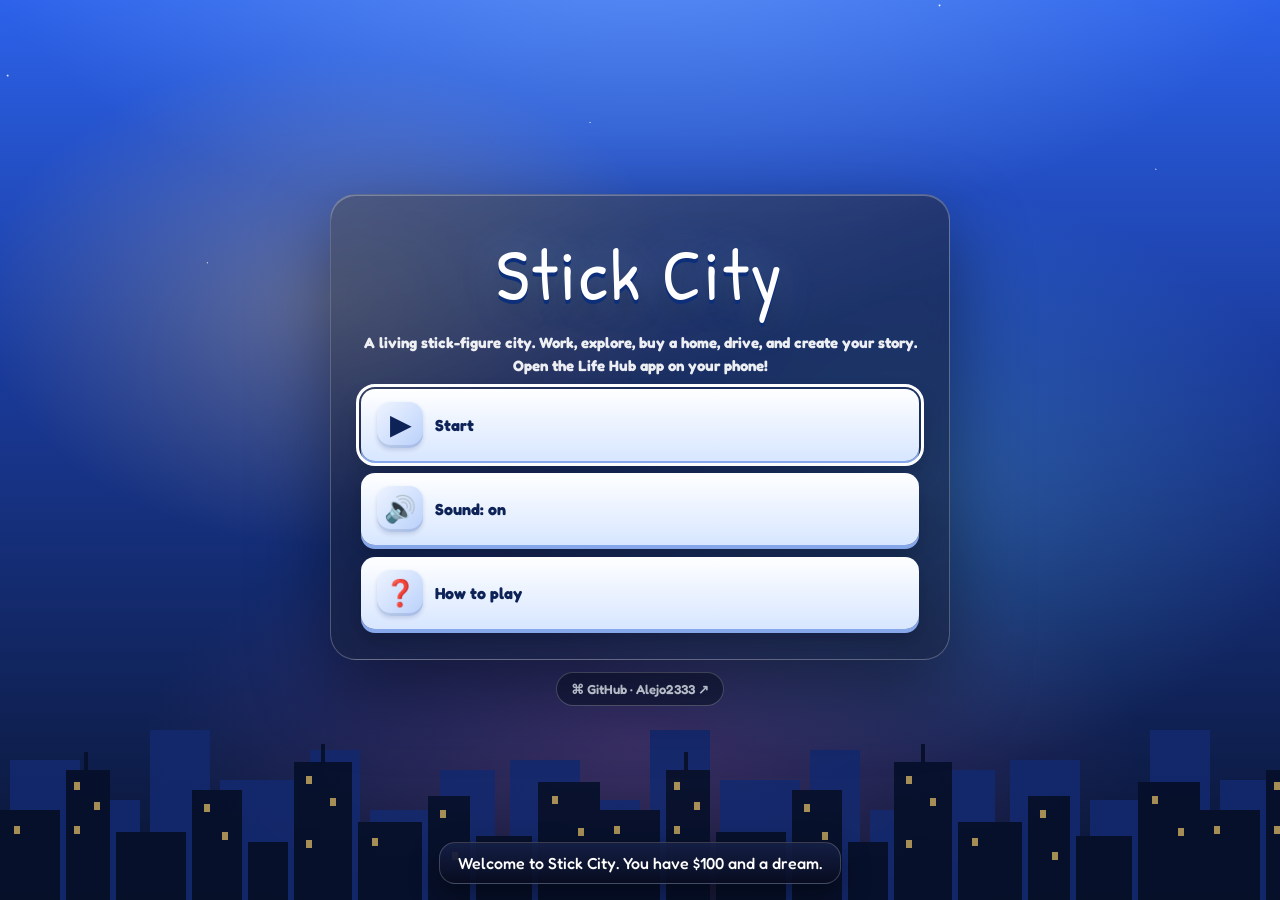
==== index.html @ 56115c32 "added my github" ====
<!doctype html>
<html lang="en">
  <head>
    <meta charset="utf-8" />
    <meta
      name="viewport"
      content="width=device-width, initial-scale=1, viewport-fit=cover"
    />
    <title>Stick City</title>
    <link rel="preconnect" href="https://fonts.googleapis.com" />
    <link rel="preconnect" href="https://fonts.gstatic.com" crossorigin />
    <link
      rel="stylesheet"
      href="https://fonts.googleapis.com/css2?family=Fredoka:wght@400;500;600;700&family=Patrick+Hand&display=swap"
    />
    <style>
      :root {
        --paper: #eef2f5;
        --ink: #2b3138;
        --muted: #5f6b78;
        --mark: #1f5fd1;
        box-sizing: border-box;
      }
      @media (prefers-color-scheme: dark) {
        :root:not([data-theme="light"]) {
          --paper: #1b2026;
          --ink: #e6eaee;
          --muted: #93a0ad;
          --mark: #6ea2ff;
        }
      }
      :root[data-theme="dark"] {
        --paper: #1b2026;
        --ink: #e6eaee;
        --muted: #93a0ad;
        --mark: #6ea2ff;
      }
      * {
        box-sizing: border-box;
      }
      html,
      body {
        height: 100%;
        margin: 0;
        overflow: hidden;
        overscroll-behavior: none;
        background: #000;
      }
      body {
        color: var(--ink);
        font-family:
          "Patrick Hand", "Comic Sans MS", "Segoe Print", cursive, sans-serif;
        font-size: 18px;
        -webkit-user-select: none;
        user-select: none;
        -webkit-touch-callout: none;
        -webkit-tap-highlight-color: transparent;
        touch-action: manipulation;
      }
      main {
        position: fixed;
        inset: 0;
      }
      .stage {
        position: absolute;
        inset: 0;
        container-type: inline-size;
      }
      canvas {
        width: 100%;
        height: 100%;
        display: block;
        touch-action: none;
      }
      .ov {
        position: absolute;
        left: var(--ovl, 36%);
        right: 2%;
        top: 19%;
        bottom: auto;
        max-height: calc(81% - 72px);
        overflow: auto;
        background: rgba(70, 130, 255, 0.92);
        border: 2px solid #1b4fc4;
        border-radius: 22px;
        padding: 14px 16px;
        color: #0a1a4d;
        font-family: Verdana, Geneva, sans-serif;
      }
      .ov[hidden] {
        display: none;
      }
      .ov p {
        margin: 0 0 10px;
        font-weight: 700;
        font-size: 14px;
        line-height: 1.4;
      }
      .menu {
        display: grid;
        grid-template-columns: 1fr 1fr;
        gap: 8px;
      }
      .menu button {
        display: flex;
        align-items: center;
        gap: 10px;
        text-align: left;
        font:
          700 12.5px Verdana,
          Geneva,
          sans-serif;
        color: #0a1a4d;
        background: rgba(130, 190, 255, 0.78);
        border: 2px solid #2a62d6;
        border-radius: 12px;
        padding: 7px 9px;
        cursor: pointer;
      }
      .menu button:hover:not(:disabled) {
        background: #bfe0ff;
        border-color: #0a1a4d;
      }
      .menu button:focus-visible {
        outline: 3px solid #fff;
        outline-offset: 2px;
      }
      .menu button:disabled {
        opacity: 0.5;
        cursor: not-allowed;
      }
      .ico {
        font-size: 26px;
        line-height: 1;
      }
      .tag {
        color: #c40000;
      }
      @container (max-width:560px) {
        .ov {
          left: 3%;
          right: 3%;
          top: auto;
          bottom: 72px;
          height: 52%;
        }
        .ov .menu {
          grid-template-columns: 1fr;
        }
      }
      /* Full-screen pages: title / pause menu and backpack */
      .screen {
        position: fixed;
        inset: 0;
        z-index: 10;
        overflow-y: auto;
        display: flex;
        flex-direction: column;
        align-items: center;
        justify-content: center;
        gap: 12px;
        padding: calc(24px + env(safe-area-inset-top, 0px)) 18px
          calc(24px + env(safe-area-inset-bottom, 0px));
        background:
          radial-gradient(
            circle at 50% 18%,
            rgba(255, 255, 255, 0.24),
            transparent 45%
          ),
          linear-gradient(180deg, #3d6ef5 0%, #1c3d8e 35%, #0d1a39 100%);
        color: #dfeafc;
        font-family: Verdana, Geneva, sans-serif;
      }
      .screen[hidden] {
        display: none;
      }
      .screen-panel {
        width: min(620px, 100%);
        background: rgba(9, 17, 36, 0.46);
        border: 1px solid rgba(255, 255, 255, 0.26);
        border-radius: 26px;
        box-shadow:
          0 20px 45px rgba(8, 14, 28, 0.32),
          inset 0 1px 0 rgba(255, 255, 255, 0.2);
        backdrop-filter: blur(4px);
        padding: clamp(18px, 4vw, 30px);
      }
      .screen h1 {
        margin: 0 0 10px;
        font:
          400 clamp(42px, 9vw, 72px) "Patrick Hand",
          "Comic Sans MS",
          "Segoe Print",
          cursive,
          sans-serif;
        color: #fff;
        text-shadow: 0 4px 0 #103a88;
        text-align: center;
        letter-spacing: 0.04em;
      }
      .screen-copy {
        display: flex;
        flex-direction: column;
        gap: 6px;
        margin-bottom: 12px;
      }
      .screen p {
        margin: 0;
        max-width: 620px;
        text-align: center;
        font-weight: 700;
        font-size: 15px;
        line-height: 1.5;
        color: rgba(255, 255, 255, 0.92);
      }
      .screen .menu {
        grid-template-columns: 1fr;
        width: 100%;
        gap: 12px;
        margin-top: 0;
      }
      .screen .menu button {
        justify-content: flex-start;
        gap: 12px;
        font-size: 15px;
        padding: 13px 16px;
        border-radius: 14px;
        background: linear-gradient(
          180deg,
          rgba(176, 214, 255, 0.98),
          rgba(117, 164, 255, 0.88)
        );
        border: 1px solid rgba(14, 48, 115, 0.8);
        box-shadow: 0 8px 18px rgba(3, 10, 26, 0.18);
        transition:
          transform 0.12s ease,
          box-shadow 0.12s ease,
          filter 0.12s ease;
      }
      .screen .menu button:hover:not(:disabled) {
        transform: translateY(-1px);
        box-shadow: 0 10px 20px rgba(3, 10, 26, 0.2);
        filter: brightness(1.03);
      }
      .screen .menu button:active:not(:disabled) {
        transform: translateY(0);
      }
      .screen .menu .ico {
        font-size: 30px;
      }
      @media (min-width: 900px) {
        .screen .menu button {
          font-size: 16px;
        }
      }
      .dpad {
        display: none;
        position: fixed;
        left: calc(14px + env(safe-area-inset-left, 0px));
        bottom: calc(14px + env(safe-area-inset-bottom, 0px));
        z-index: 5;
        grid-template-columns: repeat(3, 58px);
        grid-template-rows: repeat(2, 54px);
        gap: 6px;
      }
      @media (pointer: coarse) {
        .dpad {
          display: grid;
        }
      }
      body.in .dpad {
        display: none;
      }
      .dpad button,
      .fab button {
        font: inherit;
        color: #fff;
        background: rgba(0, 0, 0, 0.38);
        border: 2px solid rgba(255, 255, 255, 0.55);
        border-radius: 12px;
        cursor: pointer;
      }
      .dpad button {
        font-size: 22px;
        padding: 0;
        touch-action: manipulation;
        user-select: none;
      }
      .dpad button:active {
        background: rgba(255, 255, 255, 0.35);
      }
      .dpad button:focus-visible,
      .fab button:focus-visible {
        outline: 3px solid #fff;
        outline-offset: 2px;
      }
      #bu {
        grid-column: 2;
      }
      #bl {
        grid-column: 1;
        grid-row: 2;
      }
      #bd {
        grid-column: 2;
        grid-row: 2;
      }
      #br {
        grid-column: 3;
        grid-row: 2;
      }
      .fab {
        position: fixed;
        right: calc(10px + env(safe-area-inset-right, 0px));
        top: calc(10px + env(safe-area-inset-top, 0px));
        z-index: 5;
        display: flex;
        flex-direction: column;
        gap: 8px;
      }
      .fab button {
        width: 46px;
        height: 46px;
        padding: 0;
        font-size: 22px;
      }
      body.in .fab {
        display: none;
      }
      #log {
        position: fixed;
        left: 50%;
        bottom: calc(16px + env(safe-area-inset-bottom, 0px));
        transform: translateX(-50%);
        z-index: 11;
        max-width: min(92vw, 640px);
        margin: 0;
        padding: 8px 14px;
        border-radius: 12px;
        background: rgba(0, 0, 0, 0.72);
        color: #fff;
        font-size: 16px;
        text-align: center;
        pointer-events: none;
      }
      #log:empty {
        display: none;
      }
      @media (pointer: coarse) {
        #log {
          bottom: calc(150px + env(safe-area-inset-bottom, 0px));
        }
      }
      @media (pointer: coarse) and (orientation: landscape) {
        #log {
          bottom: calc(12px + env(safe-area-inset-bottom, 0px));
          max-width: calc(100vw - 420px);
          min-width: 200px;
          font-size: 14px;
        }
      }
      body.in #log {
        bottom: calc(16px + env(safe-area-inset-bottom, 0px));
      }
      #carb[hidden] {
        display: none;
      }
      .ov .menu .leave {
        position: sticky;
        bottom: -14px;
        grid-column: 1 / -1;
        background: #bfe0ff;
        box-shadow: 0 -6px 10px rgba(30, 80, 200, 0.45);
      }
      .screen .menu > button:last-child:nth-child(odd) {
        grid-column: 1 / -1;
      }
      @media (max-height: 480px) {
        .ov {
          top: calc(54px + env(safe-area-inset-top, 0px));
          max-height: calc(100% - 62px - env(safe-area-inset-top, 0px));
          padding: 10px 12px;
        }
        .ov p {
          font-size: 12.5px;
          margin-bottom: 6px;
        }
        .ov .menu {
          gap: 6px;
        }
        .ov .menu button {
          font-size: 11.5px;
          padding: 5px 8px;
          min-height: 38px;
        }
        .ov .ico {
          font-size: 20px;
        }
        .ov .menu .leave {
          bottom: -10px;
        }
      }
      .github-credit {
        display: inline-flex;
        align-items: center;
        justify-content: center;
        flex-shrink: 0;
        color: #e8f1ff;
        font: 600 13px var(--ui);
        text-decoration: none;
        padding: 8px 14px;
        border-radius: 999px;
        background: rgba(9, 18, 46, 0.56);
        border: 1px solid rgba(255, 255, 255, 0.28);
        transition: background 0.15s ease;
      }
      .github-credit:hover {
        background: rgba(35, 79, 165, 0.85);
        text-decoration: underline;
      }
      .github-credit:focus-visible {
        outline: 3px solid white;
        outline-offset: 3px;
      }
      /* Mobile + zoom additions */
      #sa {
        position: fixed;
        left: 0;
        top: 0;
        width: 0;
        height: 0;
        visibility: hidden;
        pointer-events: none;
        padding: env(safe-area-inset-top, 0px) env(safe-area-inset-right, 0px)
          env(safe-area-inset-bottom, 0px) env(safe-area-inset-left, 0px);
      }
      .screen > :first-child {
        margin-top: auto;
      }
      .screen > :last-child {
        margin-bottom: auto;
      }
      .ov,
      .screen {
        overscroll-behavior: contain;
      }
      .dpad button,
      .fab button {
        touch-action: none;
        -webkit-user-select: none;
        user-select: none;
      }
      .fab button {
        font-size: 24px;
        line-height: 1;
      }
      #zl {
        position: fixed;
        right: calc(66px + env(safe-area-inset-right, 0px));
        top: calc(170px + env(safe-area-inset-top, 0px));
        z-index: 6;
        padding: 4px 10px;
        border-radius: 10px;
        background: rgba(0, 0, 0, 0.65);
        color: #fff;
        font-size: 16px;
        pointer-events: none;
        opacity: 0;
        transition: opacity 0.25s;
      }
      #zl.on {
        opacity: 1;
      }
      body.in #zl {
        display: none;
      }
      @media (pointer: coarse) {
        .menu button {
          min-height: 44px;
        }
      }
      @media (max-height: 480px) {
        .fab {
          gap: 6px;
        }
        .fab button {
          width: 40px;
          height: 40px;
          font-size: 20px;
        }
        #zl {
          right: calc(58px + env(safe-area-inset-right, 0px));
        }
      }
      @media (pointer: coarse) and (max-height: 480px) {
        .dpad {
          grid-template-columns: repeat(3, 52px);
          grid-template-rows: repeat(2, 48px);
          gap: 5px;
        }
      }
      @media (max-height: 520px) and (orientation: landscape) {
        .screen h1 {
          font-size: clamp(30px, 8vh, 44px);
        }
        .screen .menu {
          width: min(720px, 100%);
          grid-template-columns: 1fr 1fr;
          gap: 8px;
          margin-top: 6px;
        }
        .screen .menu button {
          padding: 8px 12px;
          font-size: 14px;
        }
      }
      #phn {
        position: fixed;
        inset: 0;
        z-index: 12;
        display: flex;
        align-items: flex-end;
        justify-content: center;
        background: rgba(0, 0, 0, 0.45);
        padding: calc(10px + env(safe-area-inset-top, 0px)) 10px
          calc(10px + env(safe-area-inset-bottom, 0px));
      }
      #phn[hidden] {
        display: none;
      }
      .ph {
        width: min(330px, 100%);
        height: min(640px, 100%);
        background: #111;
        border-radius: 38px;
        padding: 10px;
        box-shadow: 0 10px 40px rgba(0, 0, 0, 0.6);
        display: flex;
        animation: phup 0.28s ease-out;
      }
      @keyframes phup {
        from {
          transform: translateY(60%);
          opacity: 0;
        }
      }
      .phs {
        flex: 1;
        min-width: 0;
        display: flex;
        flex-direction: column;
        background: #f4f6fa;
        color: #1b2430;
        border-radius: 30px;
        overflow: hidden;
        font:
          14px Verdana,
          Geneva,
          sans-serif;
      }
      .phs.home {
        background: linear-gradient(160deg, #5b8cff, #8e44ad 60%, #e1306c);
        color: #fff;
      }
      .phb {
        display: flex;
        justify-content: space-between;
        padding: 10px 22px 4px;
        font-weight: 700;
        font-size: 12px;
      }
      .phc {
        flex: 1;
        overflow-y: auto;
        padding: 8px 12px;
        overscroll-behavior: contain;
      }
      .phh {
        height: 28px;
        display: flex;
        align-items: center;
        justify-content: center;
        cursor: pointer;
      }
      .phh i {
        width: 100px;
        height: 5px;
        border-radius: 3px;
        background: #777;
      }
      .pht {
        display: flex;
        align-items: center;
        gap: 8px;
        margin-bottom: 8px;
      }
      .pht b {
        font-size: 17px;
      }
      .phw {
        text-align: center;
        padding: 14px 0 6px;
      }
      .phtm {
        font: 300 44px Verdana;
      }
      .phg {
        display: grid;
        grid-template-columns: repeat(4, 1fr);
        gap: 14px 4px;
        padding-top: 12px;
      }
      .phg button {
        display: flex;
        flex-direction: column;
        align-items: center;
        gap: 4px;
        border: 0;
        background: none;
        color: inherit;
        font: 600 10px Verdana;
        cursor: pointer;
        padding: 0;
        touch-action: manipulation;
      }
      .phg span {
        width: 52px;
        height: 52px;
        border-radius: 14px;
        display: flex;
        align-items: center;
        justify-content: center;
        font-size: 26px;
      }
      .card {
        background: #fff;
        border-radius: 14px;
        padding: 10px;
        margin-bottom: 8px;
        box-shadow: 0 1px 3px rgba(0, 0, 0, 0.12);
      }
      .card.note {
        background: #fff3c4;
      }
      .mail-badge {
        min-width: 17px;
        height: 17px;
        border-radius: 9px;
        display: inline-flex;
        align-items: center;
        justify-content: center;
        margin-left: 4px;
        padding: 0 5px;
        background: #e53935;
        color: #fff;
        font:
          700 10px Verdana,
          Geneva,
          sans-serif;
      }
      .pb.mail-unread {
        border-left: 4px solid #2f6fe4;
      }
      .email-body {
        white-space: pre-line;
        overflow-wrap: anywhere;
        line-height: 1.55;
      }
      .pb {
        display: block;
        width: 100%;
        margin: 5px 0;
        border: 0;
        border-radius: 12px;
        padding: 9px 12px;
        min-height: 40px;
        background: #2f6fe4;
        color: #fff;
        font:
          700 13px Verdana,
          Geneva,
          sans-serif;
        text-align: left;
        cursor: pointer;
        touch-action: manipulation;
      }
      .pb:disabled {
        opacity: 0.45;
        cursor: not-allowed;
      }
      .pb.g {
        background: #2fa84f;
      }
      .pb.r {
        background: #d63a3a;
      }
      .pb.w {
        background: #fff;
        color: #1b2430;
        box-shadow: 0 1px 3px rgba(0, 0, 0, 0.12);
      }
      .pb.t {
        width: auto;
        margin: 0;
        background: #e3e8f2;
        color: #1b2430;
        font-size: 18px;
        padding: 4px 12px;
        min-height: 0;
      }
      .rw {
        display: flex;
        gap: 6px;
      }
      .rw .pb {
        text-align: center;
        padding: 9px 2px;
        font-size: 12px;
      }
      .up {
        color: #1e9e48;
      }
      .dn {
        color: #d63a3a;
      }
      .bub {
        max-width: 80%;
        padding: 7px 10px;
        border-radius: 14px;
        margin: 4px 0;
        background: #e3e8f2;
      }
      .bub.me {
        margin-left: auto;
        background: #2f6fe4;
        color: #fff;
      }
      .bub.typing {
        display: flex;
        width: 52px;
        justify-content: center;
        gap: 4px;
        padding: 11px 10px;
      }
      .typing i {
        width: 5px;
        height: 5px;
        border-radius: 50%;
        background: #687386;
        animation: typing-bounce 0.9s infinite ease-in-out;
      }
      .typing i:nth-child(2) {
        animation-delay: 0.15s;
      }
      .typing i:nth-child(3) {
        animation-delay: 0.3s;
      }
      @keyframes typing-bounce {
        0%,
        60%,
        100% {
          transform: translateY(0);
          opacity: 0.45;
        }
        30% {
          transform: translateY(-4px);
          opacity: 1;
        }
      }
      @media (prefers-reduced-motion: reduce) {
        .typing i {
          animation: none;
          opacity: 0.75;
        }
      }
      .cd {
        background: #111;
        color: #fff;
        font: 300 30px Verdana;
        text-align: right;
        padding: 14px;
        border-radius: 12px;
        margin-bottom: 8px;
        overflow: hidden;
      }
      .ck {
        display: grid;
        grid-template-columns: repeat(4, 1fr);
        gap: 6px;
      }
      .ck .pb {
        margin: 0;
        padding: 12px 0;
        text-align: center;
        font-size: 16px;
        background: #d5dbe8;
        color: #1b2430;
      }
      .ck .pb.o {
        background: #ff9f0a;
        color: #fff;
      }
      @media (max-height: 480px) {
        .phw {
          padding: 4px 0 0;
        }
        .phtm {
          font-size: 28px;
        }
        .phg {
          gap: 8px 4px;
          padding-top: 6px;
        }
        .phg span {
          width: 40px;
          height: 40px;
          font-size: 21px;
          border-radius: 11px;
        }
        .ph {
          border-radius: 26px;
          padding: 6px;
        }
        .phs {
          border-radius: 22px;
        }
        .phh {
          height: 18px;
        }
      }
      /* ---- Visual polish: fonts, menus, overlays, controls ---- */
      :root {
        --ui: "Fredoka", "Trebuchet MS", Verdana, Geneva, sans-serif;
        --ease-pop: cubic-bezier(0.2, 0.9, 0.25, 1.25);
      }
      .menu button,
      .ov,
      .ov p,
      .screen,
      .screen p,
      #log,
      .pb,
      .phs,
      .phg button {
        font-family: var(--ui);
      }
      .screen {
        isolation: isolate;
        background:
          radial-gradient(
            1100px 560px at 50% -12%,
            rgba(140, 190, 255, 0.55),
            transparent 62%
          ),
          linear-gradient(180deg, #2c62ea 0%, #1a3b9c 40%, #0a1430 100%);
      }
      /* Drifting coloured glows and twinkling stars */
      .screen::before {
        content: "";
        position: fixed;
        inset: -15%;
        z-index: -1;
        pointer-events: none;
        background:
          radial-gradient(closest-side, rgba(255, 210, 120, 0.3), transparent)
            18% 28% / 42% 42% no-repeat,
          radial-gradient(closest-side, rgba(110, 220, 255, 0.24), transparent)
            82% 55% / 50% 50% no-repeat,
          radial-gradient(closest-side, rgba(255, 120, 200, 0.18), transparent)
            50% 92% / 60% 40% no-repeat,
          radial-gradient(1.5px 1.5px at 12% 18%, #fff, transparent),
          radial-gradient(1.5px 1.5px at 33% 9%, #fff, transparent),
          radial-gradient(1px 1px at 47% 22%, #fff, transparent),
          radial-gradient(1.5px 1.5px at 68% 12%, #fff, transparent),
          radial-gradient(1px 1px at 81% 26%, #fff, transparent),
          radial-gradient(1.5px 1.5px at 92% 8%, #fff, transparent),
          radial-gradient(1px 1px at 24% 34%, #fff, transparent),
          radial-gradient(1px 1px at 58% 4%, #fff, transparent);
        animation: sc-drift 22s ease-in-out infinite alternate;
      }
      /* Two parallax city skylines scrolling along the bottom */
      .screen::after {
        content: "";
        position: fixed;
        left: 0;
        bottom: 0;
        width: 200%;
        height: min(34vh, 260px);
        z-index: -1;
        pointer-events: none;
        background:
          url("data:image/svg+xml,%3Csvg xmlns='http://www.w3.org/2000/svg' width='600' height='160' viewBox='0 0 600 160'%3E%3Cg fill='%2306102a'%3E%3Crect x='0' y='70' width='60' height='90'/%3E%3Crect x='66' y='30' width='44' height='130'/%3E%3Crect x='84' y='12' width='4' height='18'/%3E%3Crect x='116' y='92' width='70' height='68'/%3E%3Crect x='192' y='50' width='50' height='110'/%3E%3Crect x='248' y='102' width='40' height='58'/%3E%3Crect x='294' y='22' width='58' height='138'/%3E%3Crect x='321' y='4' width='4' height='18'/%3E%3Crect x='358' y='82' width='64' height='78'/%3E%3Crect x='428' y='56' width='42' height='104'/%3E%3Crect x='476' y='96' width='56' height='64'/%3E%3Crect x='538' y='42' width='62' height='118'/%3E%3C/g%3E%3Cg fill='%23ffd76a' opacity='.7'%3E%3Crect x='74' y='42' width='6' height='8'/%3E%3Crect x='94' y='62' width='6' height='8'/%3E%3Crect x='74' y='86' width='6' height='8'/%3E%3Crect x='204' y='64' width='6' height='8'/%3E%3Crect x='222' y='92' width='6' height='8'/%3E%3Crect x='306' y='36' width='6' height='8'/%3E%3Crect x='330' y='58' width='6' height='8'/%3E%3Crect x='306' y='100' width='6' height='8'/%3E%3Crect x='440' y='70' width='6' height='8'/%3E%3Crect x='452' y='112' width='6' height='8'/%3E%3Crect x='552' y='56' width='6' height='8'/%3E%3Crect x='578' y='88' width='6' height='8'/%3E%3Crect x='14' y='86' width='6' height='8'/%3E%3Crect x='372' y='98' width='6' height='8'/%3E%3C/g%3E%3C/svg%3E")
            0 100% / 600px 160px repeat-x,
          url("data:image/svg+xml,%3Csvg xmlns='http://www.w3.org/2000/svg' width='500' height='200' viewBox='0 0 500 200'%3E%3Cg fill='%23132a6e'%3E%3Crect x='10' y='60' width='70' height='140'/%3E%3Crect x='90' y='100' width='50' height='100'/%3E%3Crect x='150' y='30' width='60' height='170'/%3E%3Crect x='220' y='80' width='80' height='120'/%3E%3Crect x='310' y='50' width='50' height='150'/%3E%3Crect x='370' y='110' width='60' height='90'/%3E%3Crect x='440' y='70' width='55' height='130'/%3E%3C/g%3E%3C/svg%3E")
            0 100% / 500px 200px repeat-x;
        opacity: 0.9;
        animation: sc-pan 90s linear infinite;
      }
      @keyframes sc-drift {
        to {
          transform: translate3d(4%, -3%, 0) scale(1.06);
        }
      }
      @keyframes sc-pan {
        to {
          transform: translate3d(-50%, 0, 0);
        }
      }
      .screen-panel {
        position: relative;
        background:
          linear-gradient(
            160deg,
            rgba(255, 255, 255, 0.18),
            rgba(255, 255, 255, 0.03) 45%
          ),
          rgba(9, 18, 46, 0.58);
        border: 1px solid rgba(255, 255, 255, 0.24);
        box-shadow:
          0 30px 80px rgba(0, 0, 0, 0.45),
          inset 0 1px 0 rgba(255, 255, 255, 0.28);
        backdrop-filter: blur(10px);
        -webkit-backdrop-filter: blur(10px);
        animation: sc-panel 0.5s var(--ease-pop) both;
      }
      @keyframes sc-panel {
        from {
          opacity: 0;
          transform: translateY(28px) scale(0.94);
        }
      }
      .screen h1 {
        color: #fff;
        text-shadow:
          0 4px 0 #0d2f7a,
          0 12px 24px rgba(0, 0, 0, 0.4),
          0 0 36px rgba(140, 200, 255, 0.45);
        animation: sc-title 0.6s var(--ease-pop) 0.05s both;
      }
      /* Long menus (pause, city hub…) go two-up on wide screens. */
      @media (min-width: 700px) {
        .screen-panel:has(.menu > button:nth-child(6)) {
          width: min(780px, 100%);
        }
        .screen .menu:has(> button:nth-child(6)) {
          grid-template-columns: 1fr 1fr;
        }
      }
      @keyframes sc-title {
        from {
          opacity: 0;
          transform: translateY(-18px) scale(0.85) rotate(-3deg);
        }
      }
      .screen p {
        animation: sc-fade 0.5s ease 0.12s both;
      }
      @keyframes sc-fade {
        from {
          opacity: 0;
          transform: translateY(8px);
        }
      }
      .screen .menu button {
        position: relative;
        overflow: hidden;
        color: #0d2257;
        border: 0;
        background: linear-gradient(180deg, #ffffff, #d7e6ff);
        box-shadow:
          0 4px 0 #86a8ea,
          0 12px 22px rgba(3, 10, 26, 0.3);
        transition:
          transform 0.16s var(--ease-pop),
          box-shadow 0.16s ease;
        animation: sc-btn 0.42s var(--ease-pop) both;
        animation-delay: calc(var(--i, 0) * 45ms + 140ms);
      }
      @keyframes sc-btn {
        from {
          opacity: 0;
          transform: translateY(16px) scale(0.92);
        }
      }
      .screen .menu button::after,
      .ov .menu button::after {
        content: "";
        position: absolute;
        inset: 0;
        pointer-events: none;
        background: linear-gradient(
          110deg,
          transparent 35%,
          rgba(255, 255, 255, 0.75) 50%,
          transparent 65%
        );
        transform: translateX(-130%);
        transition: transform 0.6s ease;
      }
      .screen .menu button:hover:not(:disabled)::after,
      .ov .menu button:hover:not(:disabled)::after {
        transform: translateX(130%);
      }
      .screen .menu button:hover:not(:disabled) {
        transform: translateY(-3px);
        filter: none;
        box-shadow:
          0 7px 0 #86a8ea,
          0 18px 30px rgba(3, 10, 26, 0.38);
      }
      .screen .menu button:active:not(:disabled) {
        transform: translateY(3px);
        box-shadow:
          0 1px 0 #86a8ea,
          0 6px 12px rgba(3, 10, 26, 0.3);
      }
      .screen .menu .ico,
      .ov .menu .ico {
        flex: none;
        display: grid;
        place-items: center;
        width: 46px;
        height: 46px;
        border-radius: 14px;
        font-size: 26px;
        background: linear-gradient(135deg, #eef4ff, #b9d0fb);
        box-shadow:
          inset 0 -3px 0 rgba(13, 34, 87, 0.12),
          0 2px 4px rgba(13, 34, 87, 0.15);
      }
      .ov .menu .ico {
        width: 38px;
        height: 38px;
        border-radius: 11px;
        font-size: 22px;
      }
      .screen .menu button:hover:not(:disabled) .ico,
      .ov .menu button:hover:not(:disabled) .ico {
        animation: sc-wiggle 0.5s ease;
      }
      @keyframes sc-wiggle {
        30% {
          transform: rotate(-12deg) scale(1.15);
        }
        60% {
          transform: rotate(9deg) scale(1.1);
        }
      }
      /* Re-rendering the same page (after a purchase, a toggle…) shouldn't replay the intro. */
      .still,
      .still h1,
      .still p,
      .still .menu button {
        animation: none;
      }
      /* Building panel */
      .ov {
        color: #fff;
        background:
          linear-gradient(
            160deg,
            rgba(255, 255, 255, 0.2),
            rgba(255, 255, 255, 0) 40%
          ),
          rgba(20, 50, 140, 0.9);
        border: 1px solid rgba(255, 255, 255, 0.35);
        box-shadow:
          0 24px 60px rgba(0, 0, 0, 0.45),
          inset 0 1px 0 rgba(255, 255, 255, 0.3);
      }
      .ov p {
        color: #fff;
        text-shadow: 0 1px 0 rgba(0, 0, 0, 0.35);
      }
      .ov.fresh {
        animation: sc-ov 0.45s var(--ease-pop) both;
      }
      @keyframes sc-ov {
        from {
          opacity: 0;
          transform: translateX(40px) scale(0.96);
        }
      }
      .ov.fresh .menu button {
        animation: sc-btn 0.38s var(--ease-pop) both;
        animation-delay: calc(var(--i, 0) * 35ms + 120ms);
      }
      .ov .menu button {
        position: relative;
        overflow: hidden;
        color: #0d2257;
        border: 0;
        background: linear-gradient(180deg, #ffffff, #d9e7ff);
        box-shadow:
          0 3px 0 #7d9de0,
          0 8px 16px rgba(0, 0, 30, 0.28);
        transition:
          transform 0.15s var(--ease-pop),
          box-shadow 0.15s ease;
      }
      .ov .menu button:hover:not(:disabled) {
        background: linear-gradient(180deg, #ffffff, #e6efff);
        transform: translateY(-2px);
        box-shadow:
          0 5px 0 #7d9de0,
          0 12px 22px rgba(0, 0, 30, 0.34);
      }
      .ov .menu button:active:not(:disabled) {
        transform: translateY(2px);
        box-shadow:
          0 1px 0 #7d9de0,
          0 4px 8px rgba(0, 0, 30, 0.28);
      }
      .ov .menu .leave,
      .ov .menu .leave:hover:not(:disabled) {
        background: linear-gradient(180deg, #ffe3e3, #ffbcbc);
        box-shadow:
          0 3px 0 #d98080,
          0 -10px 18px rgba(20, 50, 140, 0.85);
      }
      /* Floating controls */
      .fab button,
      .dpad button {
        background:
          radial-gradient(
            circle at 30% 25%,
            rgba(255, 255, 255, 0.38),
            rgba(255, 255, 255, 0) 55%
          ),
          rgba(12, 22, 52, 0.6);
        border: 1.5px solid rgba(255, 255, 255, 0.5);
        box-shadow:
          0 6px 16px rgba(0, 0, 0, 0.35),
          inset 0 1px 0 rgba(255, 255, 255, 0.35);
        transition:
          transform 0.18s var(--ease-pop),
          background-color 0.15s ease;
      }
      .fab button {
        border-radius: 50%;
      }
      .dpad button {
        border-radius: 16px;
      }
      .fab button:hover {
        transform: scale(1.1);
      }
      .fab button:active,
      .dpad button:active {
        transform: scale(0.9);
        background-color: rgba(255, 255, 255, 0.3);
      }
      /* Message toast */
      #log {
        padding: 10px 18px;
        border-radius: 16px;
        font-weight: 500;
        background: linear-gradient(
          180deg,
          rgba(22, 32, 70, 0.92),
          rgba(8, 12, 32, 0.92)
        );
        border: 1px solid rgba(255, 255, 255, 0.2);
        box-shadow: 0 12px 30px rgba(0, 0, 0, 0.4);
      }
      #log.pop {
        animation: sc-toast 0.4s var(--ease-pop) both;
      }
      @keyframes sc-toast {
        from {
          opacity: 0;
          transform: translate(-50%, 16px) scale(0.94);
        }
      }
      /* Door transition */
      #fade {
        position: fixed;
        inset: 0;
        z-index: 9;
        pointer-events: none;
        opacity: 0;
        background: radial-gradient(
          circle at 50% 50%,
          rgba(0, 0, 0, 0.55),
          #000 70%
        );
      }
      #fade.go {
        animation: sc-door 0.45s ease-out;
      }
      @keyframes sc-door {
        0% {
          opacity: 0.95;
        }
        100% {
          opacity: 0;
        }
      }
      /* Phone */
      #phn {
        backdrop-filter: blur(3px);
        -webkit-backdrop-filter: blur(3px);
      }
      .ph {
        background: linear-gradient(145deg, #2c2c32, #0a0a0c);
        box-shadow:
          0 24px 60px rgba(0, 0, 0, 0.6),
          inset 0 0 0 2px #3a3a42;
        animation-timing-function: var(--ease-pop);
      }
      .phg span {
        box-shadow:
          inset 0 1px 0 rgba(255, 255, 255, 0.5),
          0 4px 10px rgba(0, 0, 0, 0.25);
        transition: transform 0.18s var(--ease-pop);
      }
      .phg button:hover span {
        transform: translateY(-2px) scale(1.07);
      }
      .phg button:active span {
        transform: scale(0.88);
      }
      .pb {
        transition:
          transform 0.12s ease,
          filter 0.12s ease;
      }
      .pb:hover:not(:disabled) {
        filter: brightness(1.08);
      }
      .pb:active:not(:disabled) {
        transform: scale(0.97);
      }
      @media (max-height: 520px) {
        .screen .menu .ico {
          width: 36px;
          height: 36px;
          font-size: 21px;
          border-radius: 11px;
        }
        .ov .menu .ico {
          width: 30px;
          height: 30px;
          font-size: 18px;
        }
      }
      @media (prefers-reduced-motion: reduce) {
        .screen::before,
        .screen::after,
        .screen-panel,
        .screen h1,
        .screen p,
        .screen .menu button,
        .ov.fresh,
        .ov.fresh .menu button,
        #log.pop,
        #fade.go,
        .ph {
          animation: none;
        }
      }
    </style>
  </head>
  <body>
    <main>
      <div class="stage">
        <canvas
          id="c"
          width="800"
          height="520"
          aria-label="Top-down town view, or the inside of a building"
        ></canvas>
        <div class="ov" id="ov" hidden></div>
      </div>
      <div class="screen" id="bp" hidden></div>
      <div class="screen" id="mn" hidden></div>
      <div class="dpad">
        <button id="bu" aria-label="Walk up">▲</button
        ><button id="bl" aria-label="Walk left">◀</button>
        <button id="bd" aria-label="Walk down">▼</button
        ><button id="br" aria-label="Walk right">▶</button>
      </div>
      <p id="log" aria-live="polite"></p>
      <div class="fab">
        <button id="menub" aria-label="Menu">☰</button>
        <button id="bagb" aria-label="Backpack">🎒</button>
        <button id="phb" aria-label="Phone">📱</button>
        <button id="carb" aria-label="Park or drive your vehicle" hidden>
          🅿️
        </button>
        <button id="zin" aria-label="Zoom in">+</button>
        <button id="zout" aria-label="Zoom out">−</button>
      </div>
      <div id="zl" aria-hidden="true"></div>
      <div id="fade" aria-hidden="true"></div>
      <div id="phn" hidden></div>
      <div id="sa" aria-hidden="true"></div>
    </main>
    <script>
      (function () {
        var VW = 800,
          VH = 520,
          W = 3600,
          H = 3600,
          MAXE = 25,
          R = [600, 1800, 3000],
          KEY = "stickTownSave2";
        var cv = document.getElementById("c"),
          g = cv.getContext("2d"),
          ov = document.getElementById("ov");
        var S = {
          day: 1,
          cash: 100,
          bank: 0,
          str: 1,
          int: 1,
          cha: 1,
          k: 0,
          en: MAXE,
          t: 6,
          x: 600,
          y: 600,
          mansion: 0,
          won: 0,
          inv: {},
          wpn: "",
          lv: {},
          partner: "",
          quest: null,
          heat: 0,
          done: {},
          age: 18,
          hap: 60,
          log: [],
          fol: 0,
          px: {},
          tr: {},
          news: [],
          pp: {},
          hold: {},
          th: {},
          mail: [],
          career: "Explorer",
          achievements: {},
          milestones: {},
          daily: {},
          owns: {},
          furniture: {},
          outfit: "Blue",
          vehicle: "",
          driving: false,
          businesses: {},
          businessLast: 1,
          weather: "Sunny",
          forecast: "Sunny",
          festivals: {},
          lifetimeEarned: 0,
          lifetimeSpent: 0,
          jobsDone: 0,
          talksDone: 0,
          placesVisited: {},
          missionClaimed: {},
          storyClaims: {},
          achievementClaims: {},
          garage: {},
          vehicle: "",
          driveDistance: 0,
          activeHome: "starter",
          decorSlots: {},
          houseStyle: "Classic",
          invites: 0,
          npcMemory: {},
          storePurchases: {},
          festivalVisits: 0,
          weatherEvents: 0,
          personalQuest: "",
          weatherLastEvent: 0,
          moneyPeak: 100,
          outfitsOwned: { Blue: 1 },
          mayor: 0,
          invitedGuest: "",
          guestDay: 0,
          lifetimeRent: 0,
          lifetimeBusiness: 0,
          visitedDistricts: {},
          seasonsSeen: {},
          businessUpgrades: {},
          casino: { plays: 0, won: 0, lost: 0, best: 0 },
        };
        var SK = Object.keys(S);
        S.ph = 0;
        S.face = Math.PI / 2;
        S.in = null;
        try {
          var sv = JSON.parse(localStorage.getItem(KEY) || "null");
          if (sv)
            SK.forEach(function (k) {
              if (sv[k] !== undefined) S[k] = sv[k];
            });
        } catch (e) {}
        if (S.vehicle) S.garage[S.vehicle] = 1;
        S.seasonsSeen[
          ["Spring", "Summer", "Autumn", "Winter"][
            Math.floor((S.day - 1) / 15) % 4
          ]
        ] = 1;
        function save() {
          S.moneyPeak = Math.max(S.moneyPeak || 0, S.cash + S.bank);
          try {
            var o = {};
            SK.forEach(function (k) {
              o[k] = S[k];
            });
            localStorage.setItem(KEY, JSON.stringify(o));
          } catch (e) {}
        }
        function need(s, i, c, k) {
          var f = function () {
            return (
              S.str >= s &&
              S.int >= i &&
              S.cha >= c &&
              S.k >= (k === undefined ? -999 : k)
            );
          };
          var l = [];
          if (s) l.push("STR " + s);
          if (i) l.push("INT " + i);
          if (c) l.push("CHA " + c);
          if (k !== undefined) l.push("karma " + k);
          return { req: f, lock: "needs " + l.join(", ") };
        }
        function job(i, t, hp, h, pay, rq, m) {
          var o = {
            i: i,
            t: t,
            tag: "(−" + hp + " HP)",
            p: "pays $" + pay + "+",
            en: -hp,
            h: h,
            gain: function () {
              return pay + Math.floor((S.str + S.int + S.cha) / 10);
            },
            m: function (n) {
              return m + " You earned $" + n + ".";
            },
          };
          if (rq) {
            o.req = rq.req;
            o.lock = rq.lock;
          }
          return o;
        }
        var ITEMS = {
          flowers: { i: "🌹", n: "Flowers" },
          medkit: { i: "🩹", n: "Medkit", heal: 12 },
          bat: { i: "🏏", n: "Baseball bat", w: 2 },
          knife: { i: "🔪", n: "Knife", w: 4 },
          pistol: { i: "🔫", n: "Pistol", w: 8 },
        };
        function wp() {
          return S.wpn && S.inv[S.wpn] ? ITEMS[S.wpn].w : 0;
        }
        function lvl(n) {
          return S.lv[n] || 0;
        }
        function doneToday(k) {
          return S.done[k] === S.day;
        }
        function markDone(k) {
          S.done[k] = S.day;
        }
        function shop(id, t, pr) {
          return {
            i: ITEMS[id].i,
            t: t,
            tag: "(+" + ITEMS[id].w + " fight power)",
            p: "$" + pr,
            cost: pr,
            give: id,
            req: function () {
              return !S.inv[id];
            },
            lock: "owned",
            m:
              "You bought a " +
              ITEMS[id].n.toLowerCase() +
              ". Equip it in your backpack.",
          };
        }
        function night() {
          return S.t >= 18;
        }
        var BL = [
          [720, 720],
          [1920, 720],
          [720, 1920],
          [1920, 1920],
        ];
        function pos(b, c, r) {
          return [BL[b][0] + 100 + c * 520, BL[b][1] + 100 + r * 560];
        }
        var D = [
          [
            0,
            0,
            0,
            "Home",
            "#8a1c1c",
            "#f3e6c4",
            "#7a5a3a",
            0,
            0,
            ["Home", "sweet", "home"],
            function () {
              return S.mansion
                ? "Mansion sweet mansion. The bed is calling, and it brought friends."
                : "Home sweet home. The bed is calling your name, and it is not being subtle about it.";
            },
            [
              {
                i: "🛏️",
                t: "Sleep until morning",
                tag: "(full HP)",
                p: "free",
                sleep: 1,
              },
              {
                i: "💤",
                t: "Take a nap",
                tag: "(+5 HP)",
                p: "2 hrs",
                en: 5,
                h: 2,
                m: "You napped for a couple of hours.",
              },
              {
                i: "🫂",
                t: "Cuddle with your partner",
                tag: "(+5 HP)",
                p: "1 hr",
                en: 5,
                h: 1,
                req: function () {
                  return !!S.partner;
                },
                lock: "no partner yet",
                fn: function () {
                  S.lv[S.partner] = lvl(S.partner) + 1;
                  return (
                    "You and " + S.partner + " spent a cozy hour together."
                  );
                },
              },
            ],
          ],
          [
            0,
            1,
            0,
            "Gym",
            "#5b3a8a",
            "#e3ecff",
            "#555e6b",
            "#f1c27d",
            "#222",
            ["Lift,", "then", "rest"],
            "“Hey champ! The weights are dust-free today. Ready to get stronger?”",
            [
              {
                i: "🏋️",
                t: "Lift weights",
                tag: "(−5 HP, +1 STR)",
                p: "$5",
                cost: 5,
                en: -5,
                h: 2,
                str: 1,
                m: "You lift things. The things lift back.",
              },
              {
                i: "🥊",
                t: "Spar with the trainer",
                tag: "(−7 HP, +2 STR)",
                p: "$15",
                cost: 15,
                en: -7,
                h: 2,
                str: 2,
                m: "You got knocked down twice and got up three times.",
              },
              {
                i: "🥛",
                t: "Protein shake",
                tag: "(+4 HP)",
                p: "$3",
                cost: 3,
                en: 4,
                h: 0.5,
                m: "Chalky, but it works.",
              },
            ],
          ],
          [
            0,
            0,
            1,
            "School",
            "#2f6b3a",
            "#fff6cf",
            "#6b5a3a",
            "#c68642",
            "#7a4a1a",
            ["Quiet", "please"],
            "“Welcome to Maplewood Community School. Keep your voices down and your brains up.”",
            [
              {
                i: "📚",
                t: "Attend a lecture",
                tag: "(−4 HP, +1 INT)",
                p: "$5",
                cost: 5,
                en: -4,
                h: 3,
                int: 1,
                m: "You learned something real. Probably.",
              },
              {
                i: "🤓",
                t: "Study in the library",
                tag: "(−5 HP, +1 INT)",
                p: "free",
                en: -5,
                h: 4,
                int: 1,
                m: "Four quiet hours. Your head is full.",
              },
              {
                i: "🎤",
                t: "Public speaking class",
                tag: "(−3 HP, +1 CHA)",
                p: "$10",
                cost: 10,
                en: -3,
                h: 2,
                cha: 1,
                m: "You spoke to a room full of stick figures.",
              },
            ],
          ],
          [
            0,
            1,
            1,
            "Corner Store",
            "#1f6fb5",
            "#fff7c8",
            "#b8860b",
            "#8d5524",
            "#111",
            ["No", "loitering"],
            "“Welcome to the Corner Store! Snacks, drinks, and a jar for a good cause.”",
            [
              {
                i: "🥤",
                t: "Slush",
                tag: "(+1 HP)",
                p: "$1",
                cost: 1,
                en: 1,
                h: 0,
                m: "Brain freeze.",
              },
              {
                i: "🍫",
                t: "Candy bar",
                tag: "(+3 HP)",
                p: "$2",
                cost: 2,
                en: 3,
                h: 0,
                m: "Sweet.",
              },
              {
                i: "🧀",
                t: "Cheesy nachos",
                tag: "(+7 HP)",
                p: "$4",
                cost: 4,
                en: 7,
                h: 0.25,
                m: "Messy and worth it.",
              },
              {
                i: "🫙",
                t: "Donate to the jar",
                tag: "(+5 karma)",
                p: "$20",
                cost: 20,
                k: 5,
                m: "The clerk nods. You feel lighter.",
              },
              {
                i: "🌹",
                t: "Flowers",
                tag: "(a gift)",
                p: "$12",
                cost: 12,
                give: "flowers",
                m: "A lovely bunch. Someone might like these.",
              },
              {
                i: "🩹",
                t: "Medkit",
                tag: "(heals 12 HP later)",
                p: "$15",
                cost: 15,
                give: "medkit",
                m: "Stashed in your backpack.",
              },
            ],
          ],
          [
            1,
            0,
            0,
            "Bank",
            "#4a4a4a",
            "#e8eef2",
            "#3d4651",
            "#ffdbac",
            "#555",
            ["Member", "FDIC", "(ish)"],
            function () {
              return (
                "“Welcome to Stick Savings. Balance: $" +
                S.bank +
                ". We pay 2% a day, and we never close early.”"
              );
            },
            [
              {
                i: "💵",
                t: "Deposit $50",
                p: "",
                cost: 50,
                fn: function () {
                  S.bank += 50;
                  return "You deposited $50.";
                },
              },
              {
                i: "🏧",
                t: "Withdraw everything",
                p: "",
                req: function () {
                  return S.bank > 0;
                },
                lock: "empty",
                fn: function () {
                  var n = S.bank;
                  S.cash += n;
                  S.bank = 0;
                  return "You withdrew $" + n + ".";
                },
              },
              {
                i: "🏰",
                t: "Buy a mansion",
                tag: "(+1 CHA per sleep)",
                p: "$3000",
                cost: 3000,
                req: function () {
                  return !S.mansion;
                },
                lock: "owned",
                fn: function () {
                  S.mansion = 1;
                  return "You bought the mansion. Your bed is now enormous.";
                },
              },
              {
                i: "🔫",
                t: "Rob the place",
                tag: "(−15 karma)",
                p: "risky",
                k: -15,
                heat: 2,
                req: function () {
                  return !doneToday("bankrob");
                },
                lock: "security is on alert today",
                fn: function () {
                  markDone("bankrob");
                  if (Math.random() < 0.35 + wp() * 0.05) {
                    S.cash += 250;
                    return "You grabbed $250 and ran!";
                  }
                  var f = Math.min(S.cash, 40);
                  S.cash -= f;
                  S.en = Math.max(1, S.en - 10);
                  return (
                    "Caught! You paid a $" + f + " fine and took a beating."
                  );
                },
              },
            ],
          ],
          [
            1,
            1,
            0,
            "Casino",
            "#8a1c6a",
            "#2a1038",
            "#1e0b2b",
            "#e0ac69",
            "#000",
            ["Odds", "are odds"],
            "“Welcome to Lucky Stick. The house always wins. Mostly.”",
            [
              {
                i: "🎰",
                t: "Casino floor",
                tag: "(slots, roulette, rocket, mega wheel…)",
                fn: function () {
                  casinoFloor();
                  return "Good luck.";
                },
              },
              {
                i: "🪙",
                t: "Coin flip",
                tag: "(45% win)",
                p: "$10",
                cost: 10,
                h: 0.25,
                fn: function () {
                  if (Math.random() < 0.45) {
                    S.cash += 20;
                    return "Heads! You won $10.";
                  }
                  return "Tails. You lost $10.";
                },
              },
              {
                i: "🎰",
                t: "High roller",
                tag: "(45% win)",
                p: "$50",
                cost: 50,
                h: 0.25,
                fn: function () {
                  if (Math.random() < 0.45) {
                    S.cash += 100;
                    return "Jackpot! You won $50.";
                  }
                  return "Ouch. You lost $50.";
                },
              },
            ],
          ],
          [
            1,
            0,
            1,
            "Bar",
            "#5a3a1a",
            "#d9a96b",
            "#4a2e12",
            "#d2a679",
            "#3b2a1a",
            ["Happy", "hour", "always"],
            "“What’ll it be? And don’t break anything, again.”",
            [
              {
                i: "🍺",
                t: "Have a drink",
                tag: "(−2 HP, +1 CHA)",
                p: "$5",
                cost: 5,
                en: -2,
                h: 1,
                cha: 1,
                m: "You make a new friend. They are a bit damp.",
              },
              {
                i: "🥃",
                t: "Buy a round for everyone",
                tag: "(+3 CHA, +2 karma)",
                p: "$30",
                cost: 30,
                en: -2,
                h: 1,
                cha: 3,
                k: 2,
                m: "The whole bar cheers your name.",
              },
              {
                i: "👊",
                t: "Start a bar fight",
                tag: "(−8 HP, +2 STR, −2 karma)",
                p: "free",
                en: -8,
                h: 1,
                str: 2,
                k: -2,
                heat: 0.5,
                m: "You won, technically.",
              },
            ],
          ],
          [
            1,
            1,
            1,
            "Burger Joint",
            "#b5651d",
            "#ffe9b0",
            "#8a4b12",
            "#ffdbac",
            "#a02020",
            ["Please", "wait to", "be seated"],
            "“Welcome to Patty Palace! Grab a bite or an apron.”",
            [
              job("🧑‍🍳", "Work a shift", 6, 4, 12, 0, "You flipped burgers."),
              {
                i: "🍔",
                t: "Burger",
                tag: "(+7 HP)",
                p: "$4",
                cost: 4,
                en: 7,
                h: 0.5,
                m: "Juicy.",
              },
              {
                i: "🍟",
                t: "Fries",
                tag: "(+3 HP)",
                p: "$2",
                cost: 2,
                en: 3,
                h: 0.25,
                m: "Salty perfection.",
              },
            ],
          ],
          [
            2,
            0,
            0,
            "Factory",
            "#6b6b6b",
            "#cfd6dc",
            "#444b52",
            "#c68642",
            "#222",
            ["Hard hats", "required"],
            "“Job board’s on the wall. Better stats, better pay. Safety is a suggestion.”",
            [
              job("🧹", "Janitor", 5, 4, 14, 0, "You mopped the whole floor."),
              job(
                "⚙️",
                "Assembly line",
                7,
                5,
                26,
                need(5, 0, 0),
                "You assembled gadgets all shift.",
              ),
              job(
                "🏗️",
                "Heavy loader",
                9,
                5,
                42,
                need(15, 0, 0),
                "You hauled crates like a champ.",
              ),
            ],
          ],
          [
            2,
            1,
            0,
            "Office",
            "#2a4a7a",
            "#eef3fa",
            "#3a4a62",
            "#f1c27d",
            "#5a3a1a",
            ["Dress", "code", "enforced"],
            "“Take a number. Climb the ladder. The top job is President of Stick City.”",
            [
              job(
                "🗂️",
                "Clerk",
                4,
                5,
                32,
                need(0, 5, 3),
                "You filed things alphabetically.",
              ),
              job(
                "📊",
                "Manager",
                5,
                5,
                56,
                need(0, 15, 10),
                "You held a meeting about meetings.",
              ),
              job(
                "💼",
                "Executive",
                5,
                5,
                95,
                need(0, 30, 25, -20),
                "You signed expensive papers.",
              ),
              job(
                "🏛️",
                "Run for President",
                6,
                6,
                220,
                need(40, 40, 40, 10),
                "You governed Stick City.",
              ),
            ],
          ],
          [
            2,
            0,
            1,
            "Pawn Shop",
            "#555",
            "#d8d0c0",
            "#4a4036",
            "#e0b080",
            "#222",
            ["No", "refunds"],
            "“Everything here fell off a truck. A legal truck. Mostly.”",
            [
              shop("bat", "Baseball bat", 25),
              shop("knife", "Knife", 60),
              shop("pistol", "Pistol", 150),
            ],
          ],
          [
            2,
            1,
            1,
            "Cafe",
            "#a0522d",
            "#fff0dc",
            "#7b4b2a",
            "#ffdbac",
            "#2b1b0e",
            ["Fresh", "coffee"],
            "“Welcome to Bean There! Grab a cup, or bring someone special.”",
            [
              {
                i: "☕",
                t: "Coffee",
                tag: "(+2 HP)",
                p: "$3",
                cost: 3,
                en: 2,
                h: 0.25,
                m: "Hot and bitter, like your boss.",
              },
              {
                i: "🍰",
                t: "Cake slice",
                tag: "(+5 HP)",
                p: "$6",
                cost: 6,
                en: 5,
                h: 0.5,
                m: "Delicious.",
              },
              {
                i: "💞",
                t: "Take your partner on a date",
                tag: "(+3 CHA)",
                p: "$40",
                cost: 40,
                cha: 3,
                h: 2,
                req: function () {
                  return !!S.partner;
                },
                lock: "no partner yet",
                fn: function () {
                  S.lv[S.partner] = lvl(S.partner) + 3;
                  return "You and " + S.partner + " had a lovely evening.";
                },
              },
            ],
          ],
          [
            3,
            0,
            0,
            "Police Station",
            "#1a3fd0",
            "#e6eefc",
            "#33415c",
            "#f1c27d",
            "#1a2b6b",
            ["Serve &", "protect"],
            "“Stay out of trouble, citizen. Or pay for it.”",
            [
              {
                i: "📝",
                t: "Clear your record",
                tag: "(takes 2 hrs)",
                h: 2,
                get p() {
                  return "$" + this.cost;
                },
                get cost() {
                  return 50 + 75 * Math.ceil(S.heat);
                },
                req: function () {
                  return S.heat >= 0.3;
                },
                lock: "record is clean",
                fn: function () {
                  S.heat = 0;
                  return "Your record is wiped clean. Officially.";
                },
              },
              job(
                "🚔",
                "Work as a deputy",
                6,
                5,
                48,
                need(10, 0, 0, 10),
                "You wrote parking tickets all shift.",
              ),
            ],
          ],
          [
            3,
            1,
            0,
            "Hospital",
            "#2fa89c",
            "#f0fbfa",
            "#5d7a78",
            "#ffdbac",
            "#444",
            ["Quiet", "zone"],
            "“Welcome to Stick General. Please take a number and a deep breath.”",
            [
              {
                i: "🏥",
                t: "Full treatment",
                tag: "(full HP)",
                p: "$25",
                cost: 25,
                en: 25,
                h: 3,
                m: "Good as new.",
              },
              job(
                "🧽",
                "Orderly",
                5,
                5,
                36,
                need(0, 8, 0),
                "You wheeled patients around.",
              ),
              job(
                "🩺",
                "Doctor",
                5,
                5,
                95,
                need(0, 25, 15),
                "You saved a life, mostly.",
              ),
            ],
          ],
          [
            3,
            0,
            1,
            "Arcade",
            "#d12fa0",
            "#1e1b4b",
            "#16133a",
            "#8d5524",
            "#7a4a1a",
            ["Insert", "coin"],
            "“Quarters in, bragging rights out.”",
            [
              {
                i: "👾",
                t: "Play a game",
                tag: "(−1 HP)",
                p: "$3",
                cost: 3,
                en: -1,
                h: 1,
                fn: function () {
                  if (Math.random() < 0.3) {
                    S.cash += 15;
                    return "High score! You won a $15 prize.";
                  }
                  return "Game over.";
                },
              },
              {
                i: "🧩",
                t: "Puzzle machine",
                tag: "(−2 HP, +1 INT)",
                p: "$5",
                cost: 5,
                en: -2,
                h: 1,
                int: 1,
                m: "You cracked level 12.",
              },
              job(
                "🕹️",
                "Fix cabinets",
                3,
                4,
                18,
                0,
                "You repaired sticky buttons.",
              ),
            ],
          ],
          [
            3,
            1,
            1,
            "Night Club",
            "#3b1fa8",
            "#150c33",
            "#0b0620",
            "#ffdbac",
            "#ff4fd8",
            ["Dress", "to impress"],
            "“Doors open at 6 PM. Everyone is VIP tonight. For a fee.”",
            [
              {
                i: "🪩",
                t: "Hit the dance floor",
                tag: "(−4 HP, +2 CHA)",
                p: "$15",
                cost: 15,
                en: -4,
                h: 2,
                cha: 2,
                req: night,
                lock: "opens at 6 PM",
                m: "You danced like nobody was watching. Everybody was.",
              },
              {
                i: "🥂",
                t: "VIP table",
                tag: "(−2 HP, +5 CHA)",
                p: "$60",
                cost: 60,
                en: -2,
                h: 2,
                cha: 5,
                req: night,
                lock: "opens at 6 PM",
                m: "You schmoozed with very important sticks.",
              },
              job(
                "🕶️",
                "Bouncer",
                6,
                5,
                60,
                need(20, 0, 10),
                "You checked a lot of IDs.",
              ),
            ],
          ],
        ];
        // Additional real shops and a residential showroom, placed by the city generator.
        [
          [
            "Clothing Boutique",
            "#bb4289",
            "#fff0fb",
            "#844b79",
            "👕",
            "Dress your way",
            "Style is a lifestyle.",
          ],
          [
            "Supermarket",
            "#43804d",
            "#ecffe8",
            "#53815b",
            "🛒",
            "Fresh daily",
            "Welcome! Stock up for the week.",
          ],
          [
            "Furniture Gallery",
            "#9b643c",
            "#fff0d8",
            "#80583a",
            "🛋️",
            "Make it home",
            "Try the new collections.",
          ],
          [
            "Real Estate Office",
            "#5372ad",
            "#e3eeff",
            "#6b7fa0",
            "🏘️",
            "Find your place",
            "A home for every chapter.",
          ],
          [
            "Motor Garage",
            "#c65f33",
            "#f7f1dc",
            "#775747",
            "🏍️",
            "Buy · Service",
            "Every road starts somewhere.",
          ],
        ].forEach(function (a) {
          D.push([
            0,
            0,
            0,
            a[0],
            a[1],
            a[2],
            a[3],
            "#e6b98b",
            "#333",
            [a[4], a[5]],
            a[6],
            [],
          ]);
        });
        function cr(c, n) {
          var o = [];
          for (var i = 0; i < c.length - 1; i++) {
            var p0 = c[Math.max(0, i - 1)],
              p1 = c[i],
              p2 = c[i + 1],
              p3 = c[Math.min(c.length - 1, i + 2)];
            for (var k = 0; k < n; k++) {
              var t = k / n,
                t2 = t * t,
                t3 = t2 * t;
              o.push({
                x:
                  0.5 *
                  (2 * p1[0] +
                    (-p0[0] + p2[0]) * t +
                    (2 * p0[0] - 5 * p1[0] + 4 * p2[0] - p3[0]) * t2 +
                    (-p0[0] + 3 * p1[0] - 3 * p2[0] + p3[0]) * t3),
                y:
                  0.5 *
                  (2 * p1[1] +
                    (-p0[1] + p2[1]) * t +
                    (2 * p0[1] - 5 * p1[1] + 4 * p2[1] - p3[1]) * t2 +
                    (-p0[1] + 3 * p1[1] - 3 * p2[1] + p3[1]) * t3),
              });
            }
          }
          var l = c[c.length - 1];
          o.push({ x: l[0], y: l[1] });
          return o;
        }
        var RD = [
            cr(
              [
                [0, 900],
                [600, 760],
                [1300, 1000],
                [1900, 1450],
                [2600, 1500],
                [3200, 1250],
                [3600, 1400],
              ],
              14,
            ),
            cr(
              [
                [800, 0],
                [950, 600],
                [1300, 1000],
                [1250, 1700],
                [1000, 2300],
                [1200, 3000],
                [1100, 3600],
              ],
              14,
            ),
            cr(
              [
                [1900, 1450],
                [2000, 2100],
                [2400, 2600],
                [2300, 3200],
                [2500, 3600],
              ],
              14,
            ),
            cr(
              [
                [2600, 1500],
                [2750, 900],
                [2500, 300],
                [2700, 0],
              ],
              14,
            ),
            cr(
              [
                [1000, 2300],
                [1700, 2450],
                [2400, 2600],
                [3100, 2800],
                [3600, 2700],
              ],
              14,
            ),
            cr(
              [
                [0, 2200],
                [500, 2300],
                [1000, 2300],
              ],
              14,
            ),
            cr(
              [
                [3200, 1250],
                [3300, 700],
                [3600, 600],
              ],
              14,
            ),
          ],
          RS = [];
        RD.forEach(function (pts) {
          pts.forEach(function (q) {
            RS.push(q);
          });
        });
        function nearRoad(x, y, r) {
          var r2 = r * r;
          for (var i = 0; i < RS.length; i++) {
            var dx = RS[i].x - x,
              dy = RS[i].y - y;
            if (dx * dx + dy * dy < r2) return true;
          }
          return false;
        }
        function clear(x, y) {
          for (var u = 0; u <= 240; u += 40)
            for (var v = 0; v <= 230; v += 40)
              if (nearRoad(x + u, y + v, 155)) return false;
          return nearRoad(x + 120, y + 100, 420);
        }
        var seed = 12345;
        function rnd() {
          seed = (seed * 1664525 + 1013904223) % 4294967296;
          return seed / 4294967296;
        }
        var B = [];
        D.forEach(function (d) {
          var pl = null;
          for (var t = 0; t < 4000 && !pl; t++) {
            var pts = RD[Math.floor(rnd() * RD.length)],
              j = Math.floor(rnd() * (pts.length - 1)),
              a = pts[j],
              c = pts[j + 1],
              tx = c.x - a.x,
              ty = c.y - a.y,
              l = Math.hypot(tx, ty) || 1,
              sd = rnd() < 0.5 ? -1 : 1,
              off = 190 + rnd() * 110;
            var x = Math.round(a.x - (ty / l) * sd * off - 120),
              y = Math.round(a.y + (tx / l) * sd * off - 100);
            if (x < 120 || y < 120 || x > W - 360 || y > H - 420) continue;
            if (
              B.some(function (q) {
                return Math.hypot(x - q.x, y - q.y) < 430;
              })
            )
              continue;
            if (clear(x, y)) pl = { x: x, y: y };
          }
          if (!pl)
            pl = {
              x: 300 + Math.round(rnd() * 2800),
              y: 300 + Math.round(rnd() * 2800),
            };
          var b = {
            x: pl.x,
            y: pl.y,
            w: 240,
            h: 200,
            n: d[3],
            c: d[4],
            wall: d[5],
            floor: d[6],
            skin: d[7],
            hair: d[8],
            sign: d[9],
            greet: d[10],
            items: d[11],
          };
          b.dx = b.x + 120;
          b.dy = b.y + 230;
          var np = RS.reduce(function (m, q) {
            return Math.hypot(q.x - b.dx, q.y - b.dy) <
              Math.hypot(m.x - b.dx, m.y - b.dy)
              ? q
              : m;
          }, RS[0]);
          b.px = np.x;
          b.py = np.y;
          B.push(b);
        });
        B.forEach(function (b) {
          if (
            ["Clothing Boutique", "Supermarket", "Furniture Gallery"].indexOf(
              b.n,
            ) >= 0
          )
            b.items.push({
              i: "🛍️",
              t: "Browse shop",
              fn: function () {
                cityStore(b.n);
                return "Welcome to " + b.n + ".";
              },
            });
          if (b.n === "Real Estate Office")
            b.items.push({
              i: "🏘️",
              t: "Property listings",
              fn: function () {
                cityHomes();
                return "Let's find your next home.";
              },
            });
          if (b.n === "Motor Garage")
            b.items.push({
              i: "🏎️",
              t: "Buy, park or switch vehicles",
              fn: function () {
                cityGarage();
                return "Welcome to the garage.";
              },
            });
          if (b.n === "Home") {
            b.items.push({
              i: "🪴",
              t: "Move furniture and change wallpaper",
              fn: function () {
                cityLayout();
                return "Home decorating.";
              },
            });
            b.items.push({
              i: "💌",
              t: "Invite a friend over",
              fn: function () {
                cityInvite();
                return "Who should come over?";
              },
            });
            b.items.push({
              i: "🏡",
              t: "Select your home",
              fn: function () {
                cityHomes();
                return "Choose your residence.";
              },
            });
          }
          if (b.n === "Office")
            b.items.push({
              i: "🗳️",
              t: "Run for Mayor",
              fn: function () {
                cityElection();
                return "Welcome to City Hall.";
              },
            });
          if (b.n === "Cafe")
            b.items.push({
              i: "🎪",
              t: "Community festival",
              fn: function () {
                citySeasonalEvent();
                return "The festival committee welcomes you.";
              },
            });
        });
        if (!sv) {
          S.x = RD[0][40].x;
          S.y = RD[0][40].y;
        }
        var TR = [],
          BU = [],
          GR = [],
          PT = [],
          LP = [],
          BN = [],
          SOL = [],
          CARS = [],
          BIRDS = [],
          CLD = [],
          tick = 0;
        function segD(px, py, ax, ay, bx, by) {
          var dx = bx - ax,
            dy = by - ay,
            l = dx * dx + dy * dy || 1,
            t = Math.max(0, Math.min(1, ((px - ax) * dx + (py - ay) * dy) / l));
          return Math.hypot(px - (ax + t * dx), py - (ay + t * dy));
        }
        function nearBld(x, y, m) {
          for (var i = 0; i < B.length; i++) {
            var b = B[i];
            if (
              x > b.x - m &&
              x < b.x + b.w + m &&
              y > b.y - m &&
              y < b.y + b.h + 30 + m
            )
              return true;
            if (segD(x, y, b.dx, b.dy, b.px, b.py) < m * 0.5 + 30) return true;
            if (Math.hypot(x - b.dx, y - (b.dy + 85)) < 70) return true;
          }
          return false;
        }
        (function gen() {
          var i, k, x, y, tries, ok;
          for (tries = 0; TR.length < 170 && tries < 9000; tries++) {
            x = 60 + rnd() * (W - 120);
            y = 60 + rnd() * (H - 120);
            if (nearRoad(x, y, 190) || nearBld(x, y, 80)) continue;
            ok = true;
            for (k = 0; k < TR.length; k++)
              if (Math.hypot(TR[k].x - x, TR[k].y - y) < 75) {
                ok = false;
                break;
              }
            if (!ok) continue;
            TR.push({
              x: x,
              y: y,
              r: 24 + rnd() * 20,
              c: ["#1f8f2e", "#26a638", "#2fb83f", "#1c7d2a"][
                Math.floor(rnd() * 4)
              ],
              ph: rnd() * 6.28,
            });
          }
          B.forEach(function (b) {
            BU.push({ x: b.x - 8, y: b.y + b.h + 26, r: 15 });
            BU.push({ x: b.x + b.w + 8, y: b.y + b.h + 26, r: 15 });
          });
          for (tries = 0; BU.length < 160 && tries < 6000; tries++) {
            x = 60 + rnd() * (W - 120);
            y = 60 + rnd() * (H - 120);
            if (nearRoad(x, y, 150) || nearBld(x, y, 40)) continue;
            BU.push({ x: x, y: y, r: 11 + rnd() * 8 });
          }
          for (i = 0; i < 80; i++)
            PT.push({
              x: rnd() * W,
              y: rnd() * H,
              rx: 110 + rnd() * 160,
              ry: 80 + rnd() * 120,
            });
          for (tries = 0; GR.length < 2200 && tries < 9000; tries++) {
            x = 40 + rnd() * (W - 80);
            y = 40 + rnd() * (H - 80);
            if (nearRoad(x, y, 140) || nearBld(x, y, 20)) continue;
            var r = rnd();
            if (r < 0.15) {
              var col = ["#ff6b9d", "#ffffff", "#ffd93d", "#c77dff", "#ff9f43"][
                Math.floor(rnd() * 5)
              ];
              for (k = 0; k < 5; k++)
                GR.push({
                  x: x + (rnd() - 0.5) * 50,
                  y: y + (rnd() - 0.5) * 40,
                  t: 1,
                  c: col,
                });
            } else if (r < 0.2) GR.push({ x: x, y: y, t: 2 });
            else GR.push({ x: x, y: y, t: 0 });
          }
          RD.forEach(function (pts) {
            var acc = 0,
              side = 1,
              nb = 0;
            for (var j = 1; j < pts.length - 1; j++) {
              acc += Math.hypot(
                pts[j].x - pts[j - 1].x,
                pts[j].y - pts[j - 1].y,
              );
              if (acc < 240) continue;
              acc = 0;
              var dx = pts[j + 1].x - pts[j - 1].x,
                dy = pts[j + 1].y - pts[j - 1].y,
                l = Math.hypot(dx, dy) || 1,
                nx = -dy / l,
                ny = dx / l,
                lx = pts[j].x + nx * side * 103,
                ly = pts[j].y + ny * side * 103,
                bs = -side;
              side = -side;
              if (lx < 30 || ly < 30 || lx > W - 30 || ly > H - 30) continue;
              if (nearBld(lx, ly, 22)) continue;
              if (
                LP.some(function (q) {
                  return Math.hypot(q.x - lx, q.y - ly) < 120;
                })
              )
                continue;
              LP.push({ x: lx, y: ly });
              if (++nb % 3 === 0) {
                var bx = pts[j].x + nx * bs * 100 + (dx / l) * 70,
                  by = pts[j].y + ny * bs * 100 + (dy / l) * 70;
                if (!nearBld(bx, by, 25))
                  BN.push({ x: bx, y: by, a: Math.atan2(dy, dx) });
              }
            }
          });
          TR.forEach(function (t) {
            SOL.push({ x: t.x, y: t.y + 6, r: 12 });
          });
          LP.forEach(function (l) {
            SOL.push({ x: l.x, y: l.y, r: 8 });
          });
          BN.forEach(function (q) {
            SOL.push({ x: q.x, y: q.y, r: 24 });
          });
          var CC = [
            "#d63031",
            "#0984e3",
            "#fdcb6e",
            "#00b894",
            "#6c5ce7",
            "#e17055",
            "#ecf0f1",
            "#2d3436",
          ];
          for (i = 0; i < 11; i++) {
            var rr = Math.floor(rnd() * RD.length),
              pts2 = RD[rr],
              dir = rnd() < 0.5 ? 1 : -1,
              idx = Math.floor(rnd() * (pts2.length - 3)) + 1,
              nx2 = pts2[idx + dir];
            CARS.push({
              r: rr,
              i: idx,
              dir: dir,
              x: pts2[idx].x,
              y: pts2[idx].y,
              a: Math.atan2(nx2.y - pts2[idx].y, nx2.x - pts2[idx].x),
              v: 0,
              vmax: 1.3 + rnd() * 0.9,
              col: i === 10 ? "#f5c518" : CC[i % 8],
              bus: i === 10,
              cool: 0,
            });
          }
          for (i = 0; i < 7; i++)
            BIRDS.push({
              x: rnd() * W,
              y: rnd() * H,
              a: rnd() * 6.28,
              s: 1 + rnd() * 0.8,
              ph: rnd() * 9,
            });
          for (i = 0; i < 6; i++)
            CLD.push({
              x: rnd() * W,
              y: rnd() * H,
              rx: 160 + rnd() * 140,
              ry: 70 + rnd() * 60,
              s: 0.2 + rnd() * 0.3,
            });
        })();
        function solidAt(x, y) {
          for (var i = 0; i < SOL.length; i++) {
            var o = SOL[i],
              dx = x - o.x,
              dy = y - o.y,
              rr = o.r + 14;
            if (dx * dx + dy * dy < rr * rr) return true;
          }
          return false;
        }
        if (sv && solidAt(S.x, S.y)) {
          var rp = RS.reduce(function (m, q) {
            return Math.hypot(q.x - S.x, q.y - S.y) <
              Math.hypot(m.x - S.x, m.y - S.y)
              ? q
              : m;
          }, RS[0]);
          S.x = rp.x;
          S.y = rp.y;
        }
        function vis(x, y, m) {
          return (
            x > camX - m &&
            x < camX + vw + m &&
            y > camY - m &&
            y < camY + vh + m
          );
        }
        function drawGround() {
          g.fillStyle = "rgba(0,70,0,0.08)";
          PT.forEach(function (q) {
            if (!vis(q.x, q.y, q.rx)) return;
            g.beginPath();
            g.ellipse(q.x, q.y, q.rx, q.ry, 0, 0, 7);
            g.fill();
          });
          GR.forEach(function (q) {
            if (!vis(q.x, q.y, 20)) return;
            if (q.t === 0) {
              g.strokeStyle = "#1f9a00";
              g.lineWidth = 2;
              g.beginPath();
              g.moveTo(q.x - 5, q.y);
              g.lineTo(q.x - 7, q.y - 9);
              g.moveTo(q.x, q.y);
              g.lineTo(q.x, q.y - 12);
              g.moveTo(q.x + 5, q.y);
              g.lineTo(q.x + 8, q.y - 8);
              g.stroke();
            } else if (q.t === 1) {
              g.fillStyle = q.c;
              g.beginPath();
              g.arc(q.x, q.y, 4.5, 0, 7);
              g.fill();
              g.fillStyle = "#ffe14a";
              g.beginPath();
              g.arc(q.x, q.y, 1.8, 0, 7);
              g.fill();
            } else {
              g.fillStyle = "#8d9aa3";
              g.beginPath();
              g.ellipse(q.x, q.y, 8, 5.5, 0, 0, 7);
              g.fill();
              g.fillStyle = "rgba(255,255,255,.35)";
              g.beginPath();
              g.ellipse(q.x - 2, q.y - 2, 3, 2, 0, 0, 7);
              g.fill();
            }
          });
        }
        function carPos(c) {
          return {
            x: c.x - Math.sin(c.a) * 30,
            y: c.y + Math.cos(c.a) * 30,
          };
        }
        function drawCar(c) {
          var q = carPos(c);
          if (!vis(q.x, q.y, 90)) return;
          var len = c.bus ? 112 : 64,
            wd = c.bus ? 42 : 34,
            hl = len / 2,
            hw = wd / 2;
          g.save();
          g.translate(q.x, q.y);
          g.rotate(c.a);
          g.fillStyle = "rgba(0,0,0,.2)";
          g.fillRect(-hl + 4, -hw + 6, len, wd);
          g.fillStyle = "#000";
          [-0.3, 0.3].forEach(function (f) {
            g.fillRect(len * f - 7, -hw - 3, 14, 5);
            g.fillRect(len * f - 7, hw - 2, 14, 5);
          });
          g.fillStyle = c.col;
          g.strokeStyle = "#000";
          g.lineWidth = 3;
          g.fillRect(-hl, -hw, len, wd);
          g.strokeRect(-hl, -hw, len, wd);
          g.fillStyle = "#bfe9ff";
          if (c.bus) {
            for (var k = -4; k <= 3; k++) {
              g.fillRect(k * 11 + 2, -hw + 4, 8, 7);
              g.fillRect(k * 11 + 2, hw - 11, 8, 7);
            }
            g.fillRect(hl - 12, -hw + 5, 8, wd - 10);
          } else {
            g.fillRect(hl * 0.18, -hw + 4, hl * 0.32, wd - 8);
            g.fillRect(-hl * 0.62, -hw + 5, hl * 0.2, wd - 10);
            g.fillStyle = "rgba(255,255,255,.25)";
            g.fillRect(-hl * 0.4, -hw + 4, hl * 0.52, wd - 8);
          }
          g.fillStyle = "#fff3a0";
          g.fillRect(hl - 4, -hw + 3, 4, 7);
          g.fillRect(hl - 4, hw - 10, 4, 7);
          g.fillStyle = c.v < 0.25 ? "#ff2020" : "#7a1010";
          g.fillRect(-hl, -hw + 3, 4, 7);
          g.fillRect(-hl, hw - 10, 4, 7);
          g.restore();
        }
        function carStep() {
          CARS.forEach(function (c) {
            var pts = RD[c.r],
              tg = pts[c.i + c.dir];
            if (!tg) {
              c.i = c.dir > 0 ? 0 : pts.length - 1;
              c.x = pts[c.i].x;
              c.y = pts[c.i].y;
              tg = pts[c.i + c.dir];
              if (!tg) return;
            }
            var dx = tg.x - c.x,
              dy = tg.y - c.y,
              d = Math.hypot(dx, dy) || 1,
              ax = Math.cos(c.a),
              ay = Math.sin(c.a),
              q = carPos(c),
              px = S.x - q.x,
              py = S.y - q.y,
              fw = px * ax + py * ay,
              lat = -px * ay + py * ax,
              pstop = fw > 0 && fw < 95 && Math.abs(lat) < 42,
              stop = pstop;
            CARS.forEach(function (o) {
              if (o === c || o.r !== c.r || o.dir !== c.dir) return;
              var ox = o.x - c.x,
                oy = o.y - c.y,
                f2 = ox * ax + oy * ay;
              if (f2 > 0 && f2 < 110) stop = true;
            });
            if (c.cool > 0) c.cool--;
            if (stop) {
              c.v = Math.max(0, c.v - 0.12);
              if (pstop && !c.cool && c.v < 0.4) {
                c.cool = 360;
                tone(392, 0.12, "square", 0.05);
                tone(392, 0.2, "square", 0.05, 0, 0.16);
              }
            } else c.v = Math.min(c.vmax, c.v + 0.04);
            if (d <= c.v) {
              c.i += c.dir;
              c.x = tg.x;
              c.y = tg.y;
            } else {
              c.x += (dx / d) * c.v;
              c.y += (dy / d) * c.v;
            }
            var ta = Math.atan2(dy, dx);
            c.a += Math.atan2(Math.sin(ta - c.a), Math.cos(ta - c.a)) * 0.12;
          });
        }
        function smoke(x, y, n, off) {
          for (var k = 0; k < n; k++) {
            var ph = (tick * 0.5 + k * 22 + off) % 110;
            g.fillStyle = "rgba(235,235,235," + 0.55 * (1 - ph / 110) + ")";
            g.beginPath();
            g.arc(x + ph * 0.35, y - ph * 0.55, 6 + ph * 0.14, 0, 7);
            g.fill();
          }
        }
        function deco(b) {
          if (!vis(b.x + b.w / 2, b.y + b.h / 2, 260)) return;
          var x = b.x,
            y = b.y,
            w = b.w,
            h = b.h,
            q,
            k;
          g.lineWidth = 2;
          g.fillStyle = "rgba(0,0,0,.13)";
          g.fillRect(x + 10, y + 10, w - 20, h - 20);
          g.strokeStyle = "rgba(0,0,0,.3)";
          g.strokeRect(x + 10, y + 10, w - 20, h - 20);
          [
            [x + 20, y + 18],
            [x + w - 54, y + h - 44],
          ].forEach(function (a) {
            g.fillStyle = "rgba(255,255,255,.3)";
            g.fillRect(a[0], a[1], 34, 22);
            g.strokeRect(a[0], a[1], 34, 22);
            g.fillStyle = "rgba(0,0,0,.35)";
            g.beginPath();
            g.arc(a[0] + 17, a[1] + 11, 7, 0, 7);
            g.fill();
          });
          switch (b.n) {
            case "Factory":
              for (q = 0; q < 2; q++) {
                var cx0 = x + 36 + q * 52,
                  cy0 = y + 40;
                g.fillStyle = "#3d4349";
                g.fillRect(cx0 - 12, cy0 - 12, 24, 24);
                g.strokeStyle = "#000";
                g.strokeRect(cx0 - 12, cy0 - 12, 24, 24);
                g.fillStyle = "#15181b";
                g.beginPath();
                g.arc(cx0, cy0, 7, 0, 7);
                g.fill();
                smoke(cx0, cy0, 5, q * 11);
              }
              break;
            case "Home":
              g.fillStyle = "#9c3b2a";
              g.fillRect(x + w - 52, y + 22, 22, 22);
              g.strokeStyle = "#000";
              g.strokeRect(x + w - 52, y + 22, 22, 22);
              smoke(x + w - 41, y + 22, 4, 0);
              break;
            case "Hospital":
              g.fillStyle = "#fff";
              g.fillRect(x + w - 82, y + 34, 54, 54);
              g.fillStyle = "#e02020";
              g.fillRect(x + w - 70, y + 52, 30, 18);
              g.fillRect(x + w - 64, y + 46, 18, 30);
              break;
            case "Police Station":
              var on = tick % 50 < 25;
              [
                [x + 34, y + 34, on ? "#ff2a2a" : "#5a1010"],
                [x + 66, y + 34, on ? "#1a2a5a" : "#3a7bff"],
              ].forEach(function (a) {
                g.fillStyle = a[2];
                g.strokeStyle = "#000";
                g.beginPath();
                g.arc(a[0], a[1], 9, 0, 7);
                g.fill();
                g.stroke();
              });
              break;
            case "Burger Joint":
              g.fillStyle = "#e6a23c";
              g.beginPath();
              g.ellipse(x + w - 56, y + 46, 28, 13, 0, Math.PI, 0);
              g.fill();
              g.fillStyle = "#4a2a14";
              g.fillRect(x + w - 84, y + 48, 56, 9);
              g.fillStyle = "#5bbf3a";
              g.fillRect(x + w - 86, y + 57, 60, 5);
              g.fillStyle = "#d58f2b";
              g.fillRect(x + w - 82, y + 62, 52, 9);
              break;
            case "Cafe":
              [x + b.w / 2 - 85, x + b.w / 2 + 85].forEach(function (tx, i) {
                var ty = y + h + 40;
                g.fillStyle = "rgba(0,0,0,.2)";
                g.beginPath();
                g.ellipse(tx + 5, ty + 6, 22, 16, 0, 0, 7);
                g.fill();
                g.fillStyle = i ? "#e84393" : "#f5f5f5";
                g.strokeStyle = "#000";
                g.lineWidth = 2;
                g.beginPath();
                g.arc(tx, ty, 21, 0, 7);
                g.fill();
                g.stroke();
                g.fillStyle = i ? "#fff" : "#d63031";
                for (k = 0; k < 4; k++) {
                  g.beginPath();
                  g.moveTo(tx, ty);
                  g.arc(tx, ty, 21, k * 1.571, k * 1.571 + 0.785);
                  g.closePath();
                  g.fill();
                }
              });
              break;
            case "School":
              g.strokeStyle = "#222";
              g.lineWidth = 3;
              g.beginPath();
              g.moveTo(x + w - 40, y + 24);
              g.lineTo(x + w - 40, y + 86);
              g.stroke();
              g.fillStyle = "#e02020";
              g.beginPath();
              g.moveTo(x + w - 40, y + 26);
              for (k = 0; k <= 5; k++)
                g.lineTo(
                  x + w - 40 + k * 7,
                  y + 26 + Math.sin(tick * 0.12 + k) * 3,
                );
              for (k = 5; k >= 0; k--)
                g.lineTo(
                  x + w - 40 + k * 7,
                  y + 42 + Math.sin(tick * 0.12 + k) * 3,
                );
              g.closePath();
              g.fill();
              break;
            case "Bank":
              g.fillStyle = "rgba(255,255,255,.35)";
              g.strokeStyle = "rgba(0,0,0,.4)";
              g.beginPath();
              g.arc(x + w - 62, y + 62, 30, 0, 7);
              g.fill();
              g.stroke();
              g.beginPath();
              g.arc(x + w - 62, y + 62, 16, 0, 7);
              g.stroke();
              break;
            case "Gym":
              g.fillStyle = "#222";
              g.fillRect(x + w - 92, y + 62, 56, 6);
              [-1, 1].forEach(function (sd) {
                g.beginPath();
                g.arc(x + w - 64 + sd * 28, y + 65, 12, 0, 7);
                g.fill();
              });
              break;
            case "Pawn Shop":
              g.fillStyle = "#f2c230";
              g.strokeStyle = "#000";
              g.lineWidth = 2;
              for (k = 0; k < 3; k++) {
                g.beginPath();
                g.arc(x + w - 90 + k * 26, y + 56, 11, 0, 7);
                g.fill();
                g.stroke();
              }
              break;
            case "Corner Store":
              for (k = 0; k < 10; k++) {
                g.fillStyle = k % 2 ? "#ffffff" : "#d63031";
                g.fillRect(x + 6 + k * 22.8, y + h - 16, 22.8, 18);
              }
              g.strokeStyle = "#000";
              g.strokeRect(x + 6, y + h - 16, w - 12, 18);
              break;
            case "Office":
              g.strokeStyle = "#222";
              g.lineWidth = 3;
              g.beginPath();
              g.moveTo(x + 40, y + 40);
              g.lineTo(x + 40, y + 96);
              g.stroke();
              g.fillStyle = tick % 60 < 30 ? "#ff3030" : "#601010";
              g.beginPath();
              g.arc(x + 40, y + 38, 5, 0, 7);
              g.fill();
              break;
          }
          g.lineWidth = 2;
          g.strokeStyle = "#000";
          g.fillStyle = "#fff";
          for (k = 0; k < 8; k++) {
            g.fillStyle = k % 2 ? "#ffffff" : "#d63031";
            g.fillRect(b.dx - 32 + k * 8, b.dy - 40, 8, 11);
          }
          g.strokeRect(b.dx - 32, b.dy - 40, 64, 11);
          g.fillStyle = "#8b5a2b";
          [-1, 1].forEach(function (sd) {
            g.fillRect(b.dx + sd * 46 - 6, b.dy - 12, 12, 10);
            g.fillStyle = "#2f9e3f";
            g.beginPath();
            g.arc(b.dx + sd * 46, b.dy - 16, 9, 0, 7);
            g.fill();
            g.stroke();
            g.fillStyle = "#8b5a2b";
          });
          g.fillStyle = "#7a1c1c";
          g.fillRect(b.dx - 16, b.dy + 2, 32, 8);
          g.fillStyle = "#ffd34a";
          g.beginPath();
          g.arc(b.dx + 12, b.dy - 14, 2.5, 0, 7);
          g.fill();
        }
        function drawProps() {
          BN.forEach(function (q) {
            if (!vis(q.x, q.y, 50)) return;
            g.save();
            g.translate(q.x, q.y);
            g.rotate(q.a);
            g.fillStyle = "rgba(0,0,0,.18)";
            g.fillRect(-20, -6, 48, 20);
            g.fillStyle = "#9b6a3a";
            g.strokeStyle = "#000";
            g.lineWidth = 2;
            g.fillRect(-24, -10, 48, 18);
            g.strokeRect(-24, -10, 48, 18);
            g.strokeStyle = "#5a3a1a";
            g.beginPath();
            g.moveTo(-24, -4);
            g.lineTo(24, -4);
            g.moveTo(-24, 2);
            g.lineTo(24, 2);
            g.stroke();
            g.restore();
          });
          LP.forEach(function (l) {
            if (!vis(l.x, l.y, 30)) return;
            g.fillStyle = "rgba(0,0,0,.2)";
            g.beginPath();
            g.arc(l.x + 5, l.y + 6, 6, 0, 7);
            g.fill();
            g.fillStyle = "#333";
            g.strokeStyle = "#000";
            g.lineWidth = 2;
            g.beginPath();
            g.arc(l.x, l.y, 6, 0, 7);
            g.fill();
            g.stroke();
            g.fillStyle = "#ffe9a0";
            g.beginPath();
            g.arc(l.x, l.y, 3.5, 0, 7);
            g.fill();
          });
          BU.forEach(function (q) {
            if (!vis(q.x, q.y, 40)) return;
            g.fillStyle = "rgba(0,0,0,.18)";
            g.beginPath();
            g.ellipse(q.x + 5, q.y + 7, q.r * 1.1, q.r * 0.8, 0, 0, 7);
            g.fill();
            g.fillStyle = "#2a9d3c";
            g.strokeStyle = "#0c4a17";
            g.lineWidth = 2;
            [
              [0, 0, 1],
              [-0.7, 0.3, 0.75],
              [0.7, 0.3, 0.75],
            ].forEach(function (c) {
              g.beginPath();
              g.arc(q.x + c[0] * q.r, q.y + c[1] * q.r, q.r * c[2], 0, 7);
              g.fill();
              g.stroke();
            });
          });
          CARS.forEach(drawCar);
          var ssn = seasonName();
          TR.forEach(function (t, ti) {
            if (!vis(t.x, t.y, t.r + 30)) return;
            var sw = Math.sin(tick * 0.03 + t.ph) * 2,
              col =
                ssn === "Autumn"
                  ? ["#e2741d", "#d9a21b", "#c8461f", "#e8b53a"][ti % 4]
                  : t.c;
            t._d = t._d || {};
            var dc = t._d[col] || (t._d[col] = shade(col, -0.3));
            g.fillStyle = "rgba(0,0,0,.2)";
            g.beginPath();
            g.ellipse(t.x + 12, t.y + 14, t.r * 0.95, t.r * 0.6, 0, 0, 7);
            g.fill();
            g.fillStyle = "#6b4423";
            g.fillRect(t.x - 5, t.y - 4, 10, 18);
            g.fillStyle = dc;
            g.beginPath();
            g.arc(t.x + sw + 3, t.y - 5, t.r, 0, 7);
            g.fill();
            g.fillStyle = col;
            g.strokeStyle = ssn === "Autumn" ? "#6a2a08" : "#0c4a17";
            g.lineWidth = 3;
            g.beginPath();
            g.arc(t.x + sw, t.y - 8, t.r, 0, 7);
            g.fill();
            g.stroke();
            g.fillStyle = dc;
            g.beginPath();
            g.arc(t.x + sw + t.r * 0.35, t.y - 8 + t.r * 0.3, t.r * 0.45, 0, 7);
            g.fill();
            g.fillStyle = "rgba(255,255,255,.2)";
            g.beginPath();
            g.arc(t.x + sw - t.r * 0.3, t.y - 8 - t.r * 0.3, t.r * 0.45, 0, 7);
            g.fill();
            if (ssn === "Spring") {
              g.fillStyle = "#ffc0dc";
              for (var k = 0; k < 6; k++) {
                var an = k * 1.05 + ti;
                g.beginPath();
                g.arc(
                  t.x + sw + Math.cos(an) * t.r * 0.6,
                  t.y - 8 + Math.sin(an) * t.r * 0.6,
                  3,
                  0,
                  7,
                );
                g.fill();
              }
            } else if (ssn === "Winter") {
              g.fillStyle = "rgba(255,255,255,.9)";
              g.beginPath();
              g.ellipse(
                t.x + sw - t.r * 0.15,
                t.y - 8 - t.r * 0.35,
                t.r * 0.72,
                t.r * 0.42,
                0,
                0,
                7,
              );
              g.fill();
            }
          });
        }
        function drawPet(n) {
          if (n.a !== null) n.fa = n.a;
          var a = n.fa || 0,
            s = Math.sin(n.ph) * 3;
          g.save();
          g.translate(n.x, n.y);
          g.rotate(a);
          g.fillStyle = "rgba(0,0,0,.18)";
          g.beginPath();
          g.ellipse(2, 5, 13, 7, 0, 0, 7);
          g.fill();
          g.strokeStyle = "#000";
          g.lineWidth = 2;
          g.fillStyle = n.col;
          g.beginPath();
          g.moveTo(-6, -5);
          g.lineTo(-6 + s, -9);
          g.moveTo(-6, 5);
          g.lineTo(-6 - s, 9);
          g.moveTo(6, -5);
          g.lineTo(6 - s, -9);
          g.moveTo(6, 5);
          g.lineTo(6 + s, 9);
          g.stroke();
          g.beginPath();
          g.ellipse(0, 0, 12, 7, 0, 0, 7);
          g.fill();
          g.stroke();
          g.beginPath();
          g.arc(12, 0, 6, 0, 7);
          g.fill();
          g.stroke();
          g.beginPath();
          g.moveTo(-12, 0);
          g.lineTo(-18, -4 + s);
          g.stroke();
          g.restore();
        }
        function sky(cx, cy) {
          var dk = dark();
          if (dk >= 0.4) return;
          g.save();
          g.scale(zoom, zoom);
          g.translate(-cx, -cy);
          g.fillStyle = "rgba(0,30,0," + 0.08 * (1 - dk / 0.4) + ")";
          CLD.forEach(function (c) {
            c.x += c.s;
            if (c.x > W + 300) c.x = -300;
            if (!vis(c.x, c.y, c.rx + 60)) return;
            g.beginPath();
            g.ellipse(c.x, c.y, c.rx, c.ry, 0, 0, 7);
            g.fill();
            g.beginPath();
            g.ellipse(
              c.x + c.rx * 0.5,
              c.y + c.ry * 0.4,
              c.rx * 0.6,
              c.ry * 0.7,
              0,
              0,
              7,
            );
            g.fill();
          });
          BIRDS.forEach(function (bd) {
            bd.x += Math.cos(bd.a) * bd.s;
            bd.y += Math.sin(bd.a) * bd.s;
            var rb = Math.hypot(vw, vh) / 2 + 143,
              dd = Math.hypot(bd.x - (cx + vw / 2), bd.y - (cy + vh / 2));
            if (dd > rb + 280) {
              var an = Math.random() * 6.283;
              bd.x = cx + vw / 2 + Math.cos(an) * rb;
              bd.y = cy + vh / 2 + Math.sin(an) * rb;
              bd.a = an + Math.PI + (Math.random() - 0.5) * 0.8;
            }
            var fl = Math.sin(tick * 0.35 + bd.ph) * 5;
            g.fillStyle = "rgba(0,0,0,.14)";
            g.beginPath();
            g.ellipse(bd.x + 10, bd.y + 40, 7, 3, 0, 0, 7);
            g.fill();
            g.strokeStyle = "#222";
            g.lineWidth = 2.5;
            g.beginPath();
            g.moveTo(bd.x - 8, bd.y - fl);
            g.lineTo(bd.x, bd.y + 2);
            g.lineTo(bd.x + 8, bd.y - fl);
            g.stroke();
          });
          g.restore();
        }
        var NEON = {
          Casino: 1,
          "Night Club": 1,
          Arcade: 1,
          Bar: 1,
        };
        function lights(cx, cy) {
          var dk = dark();
          if (dk < 0.15) return;
          var al = Math.min(1, dk / 0.62);
          g.save();
          g.scale(zoom, zoom);
          g.translate(-cx, -cy);
          g.globalCompositeOperation = "lighter";
          LP.forEach(function (l) {
            if (!vis(l.x, l.y, 110)) return;
            var gr = g.createRadialGradient(l.x, l.y, 3, l.x, l.y, 100);
            gr.addColorStop(0, "rgba(255,205,110," + 0.5 * al + ")");
            gr.addColorStop(1, "rgba(255,205,110,0)");
            g.fillStyle = gr;
            g.fillRect(l.x - 100, l.y - 100, 200, 200);
          });
          CARS.forEach(function (c) {
            var q = carPos(c);
            if (!vis(q.x, q.y, 150)) return;
            var hx = q.x + Math.cos(c.a) * 85,
              hy = q.y + Math.sin(c.a) * 85,
              gr = g.createRadialGradient(hx, hy, 4, hx, hy, 75);
            gr.addColorStop(0, "rgba(255,245,170," + 0.45 * al + ")");
            gr.addColorStop(1, "rgba(255,245,170,0)");
            g.fillStyle = gr;
            g.fillRect(hx - 75, hy - 75, 150, 150);
          });
          g.globalCompositeOperation = "source-over";
          g.globalAlpha = al;
          B.forEach(function (b) {
            if (!NEON[b.n] || !vis(b.x + b.w / 2, b.y + b.h / 2, 260)) return;
            g.strokeStyle = "hsl(" + ((tick * 3 + b.x) % 360) + ",100%,62%)";
            g.lineWidth = 5;
            g.strokeRect(b.x + 4, b.y + 4, b.w - 8, b.h - 8);
          });
          g.restore();
        }
        var keys = {},
          held = {};
        var NM = [
            "Alex",
            "Sam",
            "Robin",
            "Pat",
            "Lee",
            "Jo",
            "Max",
            "Kai",
            "Dee",
            "Ray",
            "Sky",
            "Bo",
          ],
          CL = [
            "#e67e22",
            "#9b59b6",
            "#1abc9c",
            "#e84393",
            "#f1c40f",
            "#16a085",
            "#d35400",
            "#8e44ad",
          ],
          SKN = ["#f1c27d", "#c68642", "#8d5524", "#ffdbac"],
          HR = ["#222", "#7a4a1a", "#a02020", "#d4b04a"];
        var QS = [
          "Nice weather for a stick figure.",
          "I lost a sock somewhere around here.",
          "Have you tried the nachos?",
          "Careful out there. It is a rectangle jungle.",
        ];
        var WORKS = [
            "Office",
            "Bank",
            "Hospital",
            "School",
            "Cafe",
            "Supermarket",
            "Clothing Boutique",
            "Police Station",
            "Burger Joint",
            "Motor Garage",
          ],
          FUNS = [
            "Cafe",
            "Bar",
            "Arcade",
            "Burger Joint",
            "Gym",
            "Night Club",
            "Casino",
            "Supermarket",
          ];
        // Road points near a building, so visitors scatter instead of stacking.
        function spotNear(b) {
          if (!b.near)
            b.near = RS.filter(function (q) {
              return Math.hypot(q.x - b.dx, q.y - b.dy) < 380;
            });
          var q = b.near.length
            ? b.near[Math.floor(Math.random() * b.near.length)]
            : { x: b.px, y: b.py };
          return {
            x: q.x + (Math.random() - 0.5) * 70,
            y: q.y + (Math.random() - 0.5) * 70,
          };
        }
        var NP = NM.map(function (nm, i) {
          var s0 = RS[Math.floor(Math.random() * RS.length)];
          return {
            name: nm,
            r: i < 3,
            role: ["", "", "", "beg", "job", "job", "shady"][i] || "",
            // Each resident has their own routine so they spread across town.
            home: RS[Math.floor(Math.random() * RS.length)],
            work:
              ["", "", "", "Corner Store", "Factory", "Factory", "Night Club"][
                i
              ] || WORKS[Math.floor(Math.random() * WORKS.length)],
            fun: FUNS[Math.floor(Math.random() * FUNS.length)],
            x: s0.x + (Math.random() - 0.5) * 60,
            y: s0.y + (Math.random() - 0.5) * 60,
            a: 0,
            t: 0,
            cool: 0,
            col: CL[i % 8],
            skin: SKN[i % 4],
            hair: HR[(i + 1) % 4],
            ph: 0,
          };
        });
        function onRoad(x, y) {
          return nearRoad(x, y, 125);
        }
        for (var c = 0; c < 3; c++)
          NP.push({
            name: "Officer",
            cop: 1,
            r: 0,
            role: "",
            x: RD[c][20].x + 40,
            y: RD[c][20].y,
            a: 0,
            t: 0,
            cool: 0,
            col: "#1a3fd0",
            skin: "#f1c27d",
            hair: "#111",
            ph: 0,
          });
        for (var ai = 0; ai < 18; ai++) {
          var as0 = RS[Math.floor(Math.random() * RS.length)];
          NP.push({
            name: "",
            amb: 1,
            r: 0,
            role: "",
            x: as0.x + (Math.random() - 0.5) * 60,
            y: as0.y + (Math.random() - 0.5) * 60,
            a: 0,
            t: 0,
            cool: 0,
            col: CL[ai % 8],
            skin: SKN[ai % 4],
            hair: HR[(ai + 2) % 4],
            ph: Math.random() * 6,
            hat: ai % 3,
          });
        }
        for (var di = 0; di < 4; di++) {
          var ds0 = RS[Math.floor(Math.random() * RS.length)];
          NP.push({
            name: "",
            amb: 1,
            pet: 1,
            r: 0,
            role: "",
            x: ds0.x + (Math.random() - 0.5) * 60,
            y: ds0.y + (Math.random() - 0.5) * 60,
            a: 0,
            t: 0,
            cool: 0,
            col: ["#a0703c", "#e0c9a0", "#4a3a2a", "#c8c8c8"][di],
            ph: Math.random() * 6,
          });
        }
        var PS = B.filter(function (b) {
          return b.n === "Police Station";
        })[0];
        function arrest() {
          var f = Math.min(S.cash, 40 + Math.ceil(S.heat) * 30);
          S.cash -= f;
          S.heat = 0;
          S.en = Math.max(1, S.en - 3);
          S.x = PS.dx;
          S.y = PS.dy + 85;
          S.face = Math.PI / 2;
          shake = 16;
          flash = 24;
          sfx("siren");
          adv(5);
          say("Busted! The cops fined you $" + f + " and held you for hours.");
          save();
        }
        function npcStep() {
          carStep();
          S.heat = Math.max(0, S.heat - 0.0003);
          NP.forEach(function (n) {
            if (n.cool > 0) n.cool--;
            if (n.cop && S.heat >= 0.3) {
              var d = Math.hypot(S.x - n.x, S.y - n.y);
              if (d < 350) {
                var vx = ((S.x - n.x) / d) * 2.3,
                  vy = ((S.y - n.y) / d) * 2.3;
                if (!hit(n.x + vx, n.y)) n.x += vx;
                if (!hit(n.x, n.y + vy)) n.y += vy;
                n.ph += 0.3;
                if (d < 34) arrest();
                return;
              }
            }
            if (n.name && !n.cop && !n.amb) {
              var hour = S.t,
                schedule =
                  hour < 7 || hour >= 21
                    ? "Home"
                    : hour < 9 || hour >= 17
                      ? n.fun
                      : n.work;
              // Pick a fresh spot when the routine changes; move there while off-screen.
              if (n.currentPlace !== schedule || !n.dest) {
                var bd = B.filter(function (b) {
                  return b.n === schedule;
                })[0];
                n.dest =
                  schedule === "Home" || !bd
                    ? {
                        x: n.home.x + (Math.random() - 0.5) * 70,
                        y: n.home.y + (Math.random() - 0.5) * 70,
                      }
                    : spotNear(bd);
                n.currentPlace = schedule;
                if (hit(n.dest.x, n.dest.y)) n.dest = null;
              }
              if (
                n.dest &&
                (tick + NP.indexOf(n) * 37) % 240 === 0 &&
                Math.hypot(n.x - n.dest.x, n.y - n.dest.y) > 250 &&
                Math.hypot(n.x - S.x, n.y - S.y) > 450 &&
                Math.hypot(n.dest.x - S.x, n.dest.y - S.y) > 450
              ) {
                n.x = n.dest.x;
                n.y = n.dest.y;
                n.ph += 1;
              }
            }
            if (--n.t <= 0) {
              n.t = 60 + Math.random() * 120;
              n.a = Math.random() < 0.25 ? null : Math.random() * 6.283;
            }
            if (n.a !== null) {
              var nx = n.x + Math.cos(n.a) * 1.2,
                ny = n.y + Math.sin(n.a) * 1.2;
              if (hit(nx, ny) || !onRoad(nx, ny)) {
                n.t = 0;
              } else {
                n.x = nx;
                n.y = ny;
                n.ph += 0.2;
              }
            }
          });
        }
        function drawNpc(n) {
          var s = Math.sin(n.ph) * 6,
            lb = n.name + (n.r ? " ♥" : "");
          if (n.pet) {
            drawPet(n);
            return;
          }
          g.fillStyle = "rgba(0,0,0,.18)";
          g.beginPath();
          g.ellipse(n.x + 3, n.y + 10, 18, 12, 0, 0, 7);
          g.fill();
          g.strokeStyle = "#000";
          g.lineWidth = 2.5;
          g.lineCap = "round";
          g.beginPath();
          g.moveTo(n.x - 14, n.y - 8 + s);
          g.lineTo(n.x - 22, n.y + s);
          g.moveTo(n.x + 14, n.y - 8 - s);
          g.lineTo(n.x + 22, n.y - s);
          g.stroke();
          g.fillStyle = n.col;
          g.beginPath();
          g.arc(n.x, n.y, 16, 0, 7);
          g.fill();
          g.stroke();
          if (n.hat === 1) {
            g.fillStyle = n.hair;
            g.beginPath();
            g.arc(n.x, n.y, 10, 0, 7);
            g.fill();
            g.stroke();
          } else if (n.hat === 2) {
            g.fillStyle = n.hair;
            g.beginPath();
            g.arc(n.x - 14, n.y + 2, 5, 0, 7);
            g.fill();
            g.stroke();
          }
          if (!n.amb && Math.hypot(n.x - S.x, n.y - S.y) < 150) {
            g.font = '18px "Patrick Hand","Comic Sans MS",cursive';
            g.textAlign = "center";
            g.lineWidth = 3;
            g.strokeStyle = "#000";
            g.fillStyle = "#fff";
            g.strokeText(lb, n.x, n.y - 26);
            g.fillText(lb, n.x, n.y - 26);
          }
        }
        function sq() {
          return QS[Math.floor(Math.random() * QS.length)];
        }
        // Counted once per conversation, when the player actually picks something.
        function countTalk(n) {
          S.npcMemory[n.name] = S.npcMemory[n.name] || {};
          S.npcMemory[n.name].last = "Spoke on Day " + S.day;
          S.npcMemory[n.name].times = (S.npcMemory[n.name].times || 0) + 1;
          S.talksDone++;
          if (S.daily.day === S.day) S.daily.talk = (S.daily.talk || 0) + 1;
        }
        function talk(n) {
          n.cool = 600;
          var nm = n.name;
          var it = [
            {
              i: "💬",
              t: "Chat",
              tag: "(+1 CHA)",
              once: "chat",
              p: "30 min",
              h: 0.5,
              cha: 1,
              fn: function () {
                if (n.r) S.lv[nm] = lvl(nm) + 1;
                return (
                  "“" +
                  (S.npcMemory[nm] && S.npcMemory[nm].times > 2
                    ? "Good to see you again! "
                    : "") +
                  sq() +
                  "”"
                );
              },
            },
          ];
          it.push({
            i: "🤝",
            t: "Ask about their day",
            p: "30 min",
            h: 0.5,
            fn: function () {
              var state =
                S.t < 9
                  ? "heading to work"
                  : S.t < 17
                    ? "at work"
                    : S.t < 21
                      ? "relaxing after work"
                      : "getting ready for bed";
              var feel =
                lvl(nm) >= 10
                  ? "You are one of my favorite neighbors!"
                  : lvl(nm) >= 3
                    ? "Nice to see you again."
                    : "This city is full of surprises.";
              S.lv[nm] = lvl(nm) + 1;
              S.npcMemory[nm] = S.npcMemory[nm] || {};
              S.npcMemory[nm].last = "You asked about their day";
              return nm + " says: “I am " + state + ". " + feel + "”";
            },
          });
          if (n.r) {
            it.push({
              i: "😉",
              t: "Flirt",
              once: "flirt",
              p: "30 min",
              h: 0.5,
              req: function () {
                return S.cha >= 5;
              },
              lock: "needs CHA 5",
              fn: function () {
                if (Math.random() < 0.4 + S.cha * 0.02) {
                  S.lv[nm] = lvl(nm) + 3;
                  return nm + " blushes.";
                }
                S.lv[nm] = Math.max(0, lvl(nm) - 1);
                return nm + " rolls their eyes.";
              },
            });
            it.push({
              i: "🌹",
              t: "Give flowers",
              p: "uses 1",
              req: function () {
                return S.inv.flowers > 0;
              },
              lock: "no flowers",
              fn: function () {
                S.inv.flowers--;
                S.lv[nm] = lvl(nm) + 5;
                return nm + " loves them!";
              },
            });
            it.push({
              i: "💍",
              t: "Ask " + nm + " out",
              p: "15 affection",
              req: function () {
                return lvl(nm) >= 15 && !S.partner;
              },
              lock: "needs 15 affection",
              fn: function () {
                S.partner = nm;
                return nm + " said yes! You are a couple now.";
              },
            });
          }
          if (n.role === "beg")
            it.push({
              i: "🪙",
              t: "Give $5",
              tag: "(+3 karma)",
              p: "$5",
              cost: 5,
              k: 3,
              m: "“Bless you, friend.”",
              once: "beg",
            });
          if (n.role === "job")
            it.push({
              i: "📦",
              t: "Take a delivery job",
              tag: "($60 + 3 karma)",
              p: "free",
              req: function () {
                return !S.quest;
              },
              lock: "already delivering",
              fn: function () {
                var c = B.filter(function (b) {
                    return b.n !== "Home";
                  }),
                  t = c[Math.floor(Math.random() * c.length)];
                S.quest = { to: t.n };
                return (
                  "Deliver this package to the " + t.n + ". Walk right in."
                );
              },
            });
          if (n.role === "shady")
            it.push({
              i: "🧳",
              t: "Buy a “found” medkit",
              tag: "(−2 karma)",
              p: "$8",
              cost: 8,
              k: -2,
              give: "medkit",
              m: "Do not ask where it came from.",
            });
          it.push({
            i: "🫳",
            t: "Pickpocket",
            once: "pick",
            tag: "(−5 karma)",
            p: "risky",
            k: -5,
            heat: 0.8,
            h: 0.25,
            fn: function () {
              if (Math.random() < 0.5) {
                var c = 10 + Math.floor(Math.random() * 30);
                S.cash += c;
                return "You lifted $" + c + " unnoticed.";
              }
              S.en = Math.max(1, S.en - 4);
              return "Caught! A slap to the face.";
            },
          });
          it.push({
            i: "👊",
            t: "Fight",
            once: "fight",
            tag: "(−8 karma, −6 HP)",
            p: "win cash",
            en: -6,
            k: -8,
            heat: 1,
            h: 0.25,
            fn: function () {
              if (Math.random() < 0.3 + Math.min(0.6, (S.str + wp()) * 0.03)) {
                var c = 10 + Math.floor(Math.random() * 30);
                S.cash += c;
                S.str++;
                return "You won and took $" + c + ". (+1 STR)";
              }
              var l = Math.min(S.cash, 10);
              S.cash -= l;
              S.en = Math.max(1, S.en - 4);
              return "You lost the fight and $" + l + ".";
            },
          });
          it.forEach(function (x) {
            if (!x.once) return;
            var key = nm + ":" + x.once,
              rq = x.req,
              lk = x.lock,
              fn = x.fn,
              mm = x.m;
            x.req = function () {
              return !doneToday(key) && (!rq || rq());
            };
            Object.defineProperty(x, "lock", {
              get: function () {
                return doneToday(key) ? "once a day" : lk;
              },
            });
            x.fn = function () {
              markDone(key);
              return fn ? fn() : mm;
            };
          });
          enter({
            n: nm,
            wall: "#d7ecff",
            floor: "#7a8a7a",
            skin: n.skin,
            hair: n.hair,
            sign: ["Street"],
            talk: n,
            dx: S.x,
            dy: S.y - 85,
            items: it,
            greet: function () {
              return (
                "“" +
                sq() +
                "”" +
                (n.r
                  ? "  Affection: " +
                    lvl(nm) +
                    "/15" +
                    (S.partner === nm ? " ♥ Partner" : "")
                  : "")
              );
            },
          });
        }
        var AC = null,
          muted = false;
        try {
          muted = localStorage.getItem("stickCityMute") === "1";
        } catch (e) {}
        function tone(f, d, type, vol, to, delay) {
          if (muted) return;
          try {
            AC = AC || new (window.AudioContext || window.webkitAudioContext)();
            if (AC.state === "suspended") AC.resume();
            var t0 = AC.currentTime + (delay || 0),
              o = AC.createOscillator(),
              a = AC.createGain();
            o.type = type || "square";
            o.frequency.setValueAtTime(f, t0);
            if (to) o.frequency.exponentialRampToValueAtTime(to, t0 + d);
            a.gain.setValueAtTime(vol || 0.06, t0);
            a.gain.exponentialRampToValueAtTime(0.0001, t0 + d);
            o.connect(a);
            a.connect(AC.destination);
            o.start(t0);
            o.stop(t0 + d + 0.02);
          } catch (e) {}
        }
        var SFX = {
          click: function () {
            tone(520, 0.05, "square", 0.04);
          },
          coin: function () {
            tone(988, 0.08, "square", 0.05);
            tone(1319, 0.16, "square", 0.05, 0, 0.08);
          },
          spend: function () {
            tone(330, 0.09, "triangle", 0.08);
            tone(247, 0.12, "triangle", 0.08, 0, 0.07);
          },
          up: function () {
            tone(523, 0.09, "square", 0.05);
            tone(659, 0.09, "square", 0.05, 0, 0.09);
            tone(784, 0.16, "square", 0.05, 0, 0.18);
          },
          hurt: function () {
            tone(180, 0.22, "sawtooth", 0.07, 70);
          },
          door: function () {
            tone(200, 0.09, "triangle", 0.09);
            tone(300, 0.09, "triangle", 0.09, 0, 0.08);
          },
          bad: function () {
            tone(220, 0.12, "square", 0.05);
            tone(160, 0.2, "square", 0.05, 0, 0.12);
          },
          siren: function () {
            for (var i = 0; i < 4; i++)
              tone(i % 2 ? 700 : 900, 0.18, "square", 0.05, 0, i * 0.18);
          },
        };
        function sfx(n) {
          if (SFX[n]) SFX[n]();
        }
        var FX = [],
          shake = 0,
          flash = 0,
          camX = 0,
          camY = 0;
        function pop(txt, col, i) {
          FX.push({ s: txt, c: col, t: 0, d: (i || 0) * 5, o: (i || 0) * 34 });
        }
        function drawFx() {
          if (!FX.length) return;
          var ax, ay;
          if (S.in) {
            ax = roomX + 190 * roomS;
            ay = roomY + 170 * roomS;
          } else {
            ax = (S.x - camX) * zoom;
            ay = (S.y - camY - 40) * zoom;
          }
          g.textAlign = "center";
          g.lineJoin = "round";
          g.lineWidth = 5;
          g.strokeStyle = "#000";
          g.font = '32px "Impact","Arial Black",sans-serif';
          FX = FX.filter(function (f) {
            return f.t < 60;
          });
          FX.forEach(function (f) {
            if (f.d > 0) {
              f.d--;
              return;
            }
            f.t++;
            g.globalAlpha = Math.max(0, 1 - f.t / 60);
            var y = ay - f.o - f.t * 1.2,
              ps = f.t < 10 ? 1 + (10 - f.t) * 0.06 : 1;
            g.save();
            g.translate(ax, y);
            g.scale(ps, ps);
            g.strokeText(f.s, 0, 0);
            g.fillStyle = f.c;
            g.fillText(f.s, 0, 0);
            g.restore();
          });
          g.globalAlpha = 1;
        }
        function feedback(b0, seen) {
          var i = 0,
            dc = S.cash - b0.cash,
            de = S.en - b0.en,
            dk = S.k - b0.k,
            up = 0;
          if (dc)
            pop(
              (dc > 0 ? "+$" : "−$") + Math.abs(dc),
              dc > 0 ? "#7dff7d" : "#ff7676",
              i++,
            );
          if (Math.round(de))
            pop(
              (de > 0 ? "+" : "−") + Math.abs(Math.round(de)) + " HP",
              de > 0 ? "#ff9aa8" : "#ff5a5a",
              i++,
            );
          [
            ["str", "STR", "#ffd34a"],
            ["int", "INT", "#6ec1ff"],
            ["cha", "CHA", "#ff8fd8"],
          ].forEach(function (a) {
            var d = S[a[0]] - b0[a[0]];
            if (d) {
              up = 1;
              pop((d > 0 ? "+" : "−") + Math.abs(d) + " " + a[1], a[2], i++);
            }
          });
          if (dk)
            pop(
              (dk > 0 ? "+" : "−") + Math.abs(dk) + " karma",
              dk > 0 ? "#c9a0ff" : "#ff9a5a",
              i++,
            );
          if (seen) pop("WANTED!", "#ff3030", i++);
          if (seen) sfx("siren");
          else if (de <= -6) {
            sfx("hurt");
            shake = Math.min(14, -de * 1.5);
          } else if (up) sfx("up");
          else if (dc > 0) sfx("coin");
          else if (dc < 0) sfx("spend");
          else if (dk < 0) sfx("bad");
          else sfx("click");
        }
        function dark() {
          var t = S.t;
          if (t < 8) return (0.3 * (8 - t)) / 2;
          if (t < 17) return 0;
          if (t < 20) return (0.62 * (t - 17)) / 3;
          return 0.62;
        }
        function tint(cx, cy) {
          var dk = dark();
          if (dk < 0.01) return;
          var px = (S.x - cx) * zoom,
            py = (S.y - cy) * zoom,
            gr = g.createRadialGradient(px, py, 40 * zoom, px, py, 380 * zoom);
          gr.addColorStop(0, "rgba(8,12,50," + dk * 0.3 + ")");
          gr.addColorStop(1, "rgba(8,12,50," + dk + ")");
          g.fillStyle = gr;
          g.fillRect(0, 0, VW, VH);
          if (dk > 0.15) {
            g.save();
            g.scale(zoom, zoom);
            g.translate(-cx, -cy);
            g.fillStyle = "rgba(255,226,120," + Math.min(1, dk * 1.6) + ")";
            B.forEach(function (b) {
              if (
                b.x + b.w < cx ||
                b.x > cx + vw ||
                b.y + b.h + 40 < cy ||
                b.y > cy + vh
              )
                return;
              for (
                var w = b.x + 16, wi = 0;
                w < b.x + b.w - 40;
                w += 56, wi++
              ) {
                if ((b.x + wi * 37 + S.day * 13) % 5 < 1) continue;
                g.globalAlpha = 0.3;
                g.fillRect(w - 6, b.y + b.h + 2, 44, 26);
                g.globalAlpha = 1;
                g.fillRect(w, b.y + b.h + 6, 32, 18);
              }
            });
            g.restore();
          }
        }
        var bp = document.getElementById("bp");
        function bag() {
          if (!bp.hidden) {
            bp.hidden = true;
            paused = false;
            return;
          }
          keys = {};
          held = {};
          paused = true;
          bp.innerHTML = "";
          var panel = document.createElement("div");
          panel.className = "screen-panel";
          keepStill(bp, panel, "bag");
          bp.appendChild(panel);
          var ttl = document.createElement("h1");
          ttl.textContent = "🎒 Backpack";
          panel.appendChild(ttl);
          var h = document.createElement("p");
          h.textContent =
            "Backpack. Fight power: " +
            (S.str + wp()) +
            (S.wpn && S.inv[S.wpn]
              ? " (" + ITEMS[S.wpn].n + " equipped)"
              : " (unarmed)") +
            (S.partner ? ". Partner: " + S.partner : "") +
            ".";
          panel.appendChild(h);
          var d = document.createElement("div");
          d.className = "menu";
          var any = 0;
          Object.keys(ITEMS).forEach(function (id) {
            var c = S.inv[id] || 0;
            if (!c) return;
            any = 1;
            var m = ITEMS[id],
              b = document.createElement("button"),
              ic = document.createElement("span"),
              tx = document.createElement("span");
            ic.className = "ico";
            ic.textContent = m.i;
            tx.textContent =
              m.n +
              " ×" +
              c +
              (m.heal
                ? " – tap to use (+" + m.heal + " HP)"
                : m.w
                  ? S.wpn === id
                    ? " – equipped"
                    : " – tap to equip"
                  : " – a gift for someone you like");
            b.appendChild(ic);
            b.appendChild(tx);
            b.disabled = !(m.heal || m.w);
            b.onclick = function () {
              if (m.heal) {
                S.inv[id]--;
                S.en = Math.min(MAXE, S.en + m.heal);
                say("You used a " + m.n.toLowerCase() + ".");
              } else S.wpn = id;
              save();
              bp.hidden = true;
              bag();
            };
            d.appendChild(b);
          });
          var x = document.createElement("button"),
            xi = document.createElement("span"),
            xt = document.createElement("span");
          xi.className = "ico";
          xi.textContent = "⬅️";
          xt.textContent = "Back to game";
          x.appendChild(xi);
          x.appendChild(xt);
          x.onclick = function () {
            bp.hidden = true;
            paused = false;
          };
          d.appendChild(x);
          if (!any) {
            var e = document.createElement("p");
            e.textContent =
              "Nothing yet. Try the Corner Store or the Pawn Shop.";
            panel.appendChild(e);
          }
          panel.appendChild(d);
          bp.hidden = false;
          var bf = bp.querySelector("button:not(:disabled)");
          if (bf) bf.focus();
        }
        var sayT;
        function say(m) {
          var l = document.getElementById("log");
          l.textContent = m;
          if (m) {
            l.classList.remove("pop");
            void l.offsetWidth;
            l.classList.add("pop");
          }
          clearTimeout(sayT);
          if (m)
            sayT = setTimeout(function () {
              l.textContent = "";
            }, 6000);
        }
        var AS = [
            ["STK", "📈", "StickCorp", 0, 0.05, 50],
            ["BRG", "🍔", "Patty Palace Inc", 0, 0.07, 30],
            ["MTR", "🚗", "Stick Motors", 0, 0.06, 80],
            ["BNS", "☕", "Bean There Coffee", 0, 0.06, 25],
            ["LCK", "🎰", "Lucky Stick Casino", 0, 0.09, 60],
            ["PHM", "💊", "Stick Pharma", 0, 0.04, 120],
            ["NRG", "⚡", "Stick Energy", 0, 0.05, 45],
            ["SCN", "🪙", "StickCoin", 1, 0.2, 100],
            ["DGE", "🐶", "DogeStick", 1, 0.3, 5],
            ["ETH", "💎", "Stickereum", 1, 0.15, 300],
            ["MON", "🚀", "MoonRock", 1, 0.4, 2],
          ],
          phMsg = "";
        AS.forEach(function (a) {
          if (!S.px[a[0]])
            S.px[a[0]] = Math.max(1, Math.round(a[5] * (0.6 + Math.random())));
        });
        function priceTick() {
          S.pp = {};
          AS.forEach(function (a) {
            var k = a[0],
              r =
                (Math.random() - 0.5) * 2 * a[4] * (0.4 + Math.random() * 1.6) +
                trend(k);
            S.pp[k] = S.px[k];
            if (a[3] && a[4] >= 0.2) {
              var q = Math.random();
              if (q < 0.03) r = -0.5;
              else if (q > 0.97 && a[4] >= 0.3) r = 0.8;
            }
            S.px[k] = Math.max(1, Math.round(S.px[k] * (1 + r)));
          });
          newsTick();
        }
        function trend(k) {
          S.tr[k] = (S.tr[k] || 0) * 0.7 + (Math.random() - 0.5) * 0.03;
          return S.tr[k];
        }
        function newsTick() {
          var up = [
              ["{n} posts record profits", 1.08, 0.15],
              ["{n} unveils a hit product", 1.1, 0.2],
            ],
            dn = [
              ["{n} faces a lawsuit", 0.75, 0.15],
              ["{n} hit by a scandal", 0.65, 0.2],
              ["{n} recalls its products", 0.8, 0.12],
            ],
            cu = [
              ["Celebrity hypes {n}", 1.2, 0.4],
              ["{n} gets listed on a big exchange", 1.15, 0.25],
            ],
            cd = [
              ["{n} hacked, funds missing", 0.55, 0.2],
              ["Whales dump {n}", 0.7, 0.15],
            ],
            n = 1 + Math.floor(Math.random() * 3);
          S.news = [];
          for (var i = 0; i < n; i++) {
            var t = Math.random(),
              a = AS[Math.floor(Math.random() * AS.length)];
            if (t < 0.12) {
              S.news.push("Market rally lifts all stocks");
              AS.forEach(function (x) {
                if (!x[3])
                  S.px[x[0]] = Math.max(
                    1,
                    Math.round(S.px[x[0]] * (1.03 + Math.random() * 0.05)),
                  );
              });
            } else if (t < 0.24) {
              S.news.push("Regulators crack down on crypto");
              AS.forEach(function (x) {
                if (x[3])
                  S.px[x[0]] = Math.max(
                    1,
                    Math.round(S.px[x[0]] * (0.7 + Math.random() * 0.2)),
                  );
              });
            } else {
              var pool =
                  Math.random() < 0.5 ? (a[3] ? cu : up) : a[3] ? cd : dn,
                e = pool[Math.floor(Math.random() * pool.length)],
                m = e[1] + Math.random() * e[2];
              S.px[a[0]] = Math.max(1, Math.round(S.px[a[0]] * m));
              S.news.push(e[0].replace("{n}", a[2]));
            }
          }
        }
        function invested() {
          var v = 0;
          AS.forEach(function (a) {
            v += (S.hold[a[0]] || 0) * S.px[a[0]];
          });
          return v;
        }
        function phoneOld(v) {
          paused = true;
          onTitle = false;
          keys = {};
          held = {};
          bp.hidden = true;
          var m = phMsg,
            lines = [],
            title = "📱 Phone";
          phMsg = "";
          function go(msg, view) {
            phMsg = msg || "";
            save();
            phone(view || v);
          }
          if (v === "soc") {
            title = "📸 StickGram";
            lines = ["Followers: " + S.fol + "   Happiness " + S.hap + "/100"];
          } else if (v === "stk" || v === "cry") {
            title = v === "cry" ? "🪙 Crypto" : "📈 Stocks";
            lines = ["Cash $" + S.cash + "   Prices change every morning."];
          } else {
            lines = [
              hhmm() + "   Cash $" + S.cash + "   Bank $" + S.bank,
              "Investments $" + invested() + "   Followers " + S.fol,
            ];
          }
          if (m) lines.unshift(m);
          mshow(title, lines, function (d) {
            if (v === "soc") {
              mbtn(d, "🤳", "Post a selfie (30 min)", function () {
                var n = 1 + Math.floor(Math.random() * (2 + S.cha));
                S.fol += n;
                hp(1);
                adv(0.5);
                go("Your selfie got " + n + " new followers.");
              });
              mbtn(d, "🔥", "Viral stunt (−5 HP, 1 hr)", function () {
                if (S.en < 6) return go("Too worn out for stunts.");
                S.en -= 5;
                adv(1);
                if (Math.random() < 0.25) {
                  var n = 50 + Math.floor(Math.random() * 200) + S.cha * 5;
                  S.fol += n;
                  hp(6);
                  addLog("Went viral.");
                  go("It went viral! +" + n + " followers.");
                } else {
                  hp(-4);
                  go("Nobody watched. Embarrassing.");
                }
              });
              var ok = S.fol >= 100 && !doneToday("spon");
              mbtn(
                d,
                "💰",
                S.fol < 100
                  ? "Sponsors need 100 followers"
                  : ok
                    ? "Sponsored post (+$" + Math.floor(S.fol * 0.1) + ")"
                    : "Sponsor already paid today",
                function () {
                  var c = Math.floor(S.fol * 0.1);
                  markDone("spon");
                  S.cash += c;
                  go("A brand paid you $" + c + ".");
                },
              ).disabled = !ok;
            } else if (v === "stk" || v === "cry") {
              AS.forEach(function (a) {
                if ((a[3] ? "cry" : "stk") !== v) return;
                var k = a[0],
                  px = S.px[k],
                  n = S.hold[k] || 0,
                  ch = S.pp[k] ? Math.round((px / S.pp[k] - 1) * 100) : 0,
                  lab =
                    a[2] +
                    " $" +
                    px +
                    " " +
                    (ch >= 0 ? "▲" : "▼") +
                    Math.abs(ch) +
                    "% (own " +
                    n +
                    ")";
                [1, 5].forEach(function (q) {
                  mbtn(d, a[1], "Buy " + q + " – " + lab, function () {
                    if (S.cash < px * q) return go("Not enough cash.");
                    S.cash -= px * q;
                    S.hold[k] = n + q;
                    go("Bought " + q + " " + a[2] + ".");
                  });
                });
                mbtn(
                  d,
                  "💵",
                  "Sell all " + a[2] + " (+$" + n * px + ")",
                  function () {
                    S.cash += n * px;
                    S.hold[k] = 0;
                    go("Sold for $" + n * px + ".");
                  },
                ).disabled = !n;
              });
              mbtn(d, "⬅️", "Back", function () {
                phone("home");
              });
            }
            if (v !== "soc" && v !== "stk" && v !== "cry") {
              mbtn(d, "📸", "StickGram", function () {
                phone("soc");
              });
              mbtn(d, "📈", "Stocks", function () {
                phone("stk");
              });
              mbtn(d, "🪙", "Crypto", function () {
                phone("cry");
              });
              mbtn(d, "✖️", "Close phone", closeMenu);
            } else if (v === "soc")
              mbtn(d, "⬅️", "Back", function () {
                phone("home");
              });
          });
        }
        var phn = document.getElementById("phn"),
          pv = "home",
          pc = "",
          pmsg = "",
          typing = {},
          calc = { a: null, op: "", cur: "0", fresh: 0 },
          PA = {},
          APPS = [
            ["hub", "🌆", "Life Hub", "#2563eb"],
            ["msg", "💬", "Messages", "#34c759"],
            ["mail", "📧", "Email", "#4a90e2"],
            ["soc", "📸", "StickGram", "#e1306c"],
            ["stk", "📈", "Stocks", "#2f6fe4"],
            ["cry", "🪙", "Crypto", "#f5a623"],
            ["bank", "🏦", "Bank", "#34495e"],
            ["eat", "🍕", "Eats", "#ff6b35"],
            ["calc", "🧮", "Calc", "#7f8c8d"],
            ["cal", "📅", "Calendar", "#e74c3c"],
            ["set", "⚙️", "Settings", "#8e8e93"],
            ["github", "GH", "GitHub", "#24292f"],
          ],
          EATS = [
            ["🍔", "Burger", 4, 7],
            ["🍕", "Pizza", 12, 12],
            ["☕", "Coffee", 3, 2],
            ["🍣", "Sushi", 20, 16],
          ],
          MOMQ = ["How are you?", "Can I borrow $20?", "Love you!"],
          PARQ = ["Miss you ❤️", "Dinner tonight?", "😉"];
        function esc(t) {
          return String(t).replace(/[&<>]/g, function (c) {
            return { "&": "&amp;", "<": "&lt;", ">": "&gt;" }[c];
          });
        }
        function pb(a, v, t, cls, dis) {
          return (
            '<button class="pb ' +
            (cls || "") +
            '" data-a="' +
            a +
            '" data-v="' +
            (v === undefined ? "" : v) +
            '"' +
            (dis ? " disabled" : "") +
            ">" +
            t +
            "</button>"
          );
        }
        function once(k) {
          if (doneToday("ph" + k)) return 0;
          markDone("ph" + k);
          return 1;
        }
        function contacts() {
          return ["Mom"].concat(S.partner ? [S.partner] : []);
        }
        function unreadMailCount() {
          return S.mail.filter(function (m) {
            return !m.read;
          }).length;
        }
        function sendEmail(id, from, subject, body) {
          if (!Array.isArray(S.mail)) S.mail = [];
          if (
            S.mail.some(function (m) {
              return m.id === id;
            })
          )
            return;
          S.mail.unshift({
            id: id,
            from: from,
            subject: subject,
            body: body,
            day: S.day,
            read: false,
          });
        }
        function ensureMailbox() {
          if (!Array.isArray(S.mail)) S.mail = [];
          sendEmail(
            "welcome-city",
            "Stick City Hall",
            "Welcome to Stick City",
            "Welcome, resident! Your new life is yours to shape. Explore town, meet your neighbors, and visit local businesses to find work and build your skills.\n\nNeed a hand? Your phone's Messages app can keep you in touch with Mom and your partner.",
          );
          sendEmail(
            "welcome-jobs",
            "Stick City Jobs",
            "A fresh start",
            "Looking for work? Stop by the businesses around town and talk to the people inside. Many jobs pay more as your skills grow.\n\nGood luck out there!",
          );
        }
        function cmp(a, b, o) {
          var r =
            o === "+"
              ? a + b
              : o === "−"
                ? a - b
                : o === "×"
                  ? a * b
                  : b
                    ? a / b
                    : 0;
          return Math.round(r * 1e8) / 1e8;
        }
        function phRender() {
          var el = document.getElementById("phs"),
            h = "",
            t = hhmm(),
            n = pmsg ? '<div class="card note">' + esc(pmsg) + "</div>" : "";
          el.className = "phs" + (pv === "home" ? " home" : "");
          function hd(ti, back) {
            return (
              '<div class="pht">' +
              pb("nav", back || "home", "‹", "t") +
              "<b>" +
              ti +
              "</b></div>" +
              n
            );
          }
          if (pv === "home") {
            h =
              '<div class="phw"><div class="phtm">' +
              t +
              "</div><div>Day " +
              S.day +
              " · Age " +
              S.age +
              '</div></div><div class="phg">' +
              APPS.map(function (a) {
                var unread = a[0] === "mail" ? unreadMailCount() : 0;
                return (
                  '<button data-a="nav" data-v="' +
                  a[0] +
                  '" aria-label="' +
                  a[2] +
                  (unread ? ", " + unread + " unread" : "") +
                  '"><span style="background:' +
                  a[3] +
                  '">' +
                  a[1] +
                  "</span>" +
                  a[2] +
                  (unread ? '<b class="mail-badge">' + unread + "</b>" : "") +
                  "</button>"
                );
              }).join("") +
              "</div>";
          } else if (pv === "github") {
            h =
              hd("GitHub") +
              '<div class="card" style="text-align:center;padding:20px 12px">' +
              '<div style="font-weight:700;font-size:22px;margin-bottom:8px">Alejo2333</div>' +
              '<div style="margin-bottom:16px">View the creator of Stick City on GitHub.</div>' +
              '<a class="pb" href="https://github.com/Alejo2333" target="_blank" rel="noopener noreferrer" style="text-align:center;text-decoration:none;display:block">Open GitHub Profile</a>' +
              "</div>";
          } else if (pv === "hub") {
            h =
              hd("🌆 Life Hub") +
              '<div class="card"><b>Your Life, Your Story</b><div style="margin-top:5px">' +
              "Day " +
              S.day +
              " · " +
              esc(S.weather) +
              " · " +
              seasonName() +
              " · " +
              esc(S.career) +
              '<div style="margin-top:5px">Cash: ' +
              fmtCash(S.cash) +
              " · Happiness: " +
              S.hap +
              "/100</div></div></div>" +
              [
                ["story", "📖 Story chapters"],
                ["missions", "🎯 Missions & rewards"],
                ["daily", "📅 Daily challenges"],
                ["career", "🧭 Choose life path"],
                ["homes", "🏠 Real estate & furniture"],
                ["businesses", "🏢 Own a business"],
                ["garage", "🚗 Garage & vehicles"],
                ["outfits", "👕 Customize outfit"],
                ["travel", "🗺️ Travel guide & weather"],
                ["games", "🎲 City minigames"],
                ["achievements", "🏆 Achievements"],
                ["shops", "🛍️ Visit shops"],
                ["neighbors", "👥 Neighbors"],
                ["festival", "🎪 Seasonal festival"],
              ]
                .map(function (a) {
                  return pb("hubgo", a[0], a[1]);
                })
                .join("");
          } else if (pv === "msg") {
            h =
              hd("Messages") +
              contacts()
                .map(function (c) {
                  var m = (S.th[c] || []).slice(-1)[0];
                  return pb(
                    "th",
                    c,
                    "<b>" +
                      esc(c) +
                      "</b><br>" +
                      esc(m ? m.t : "No messages yet"),
                    "w",
                  );
                })
                .join("");
          } else if (pv === "mail") {
            var unread = unreadMailCount();
            h =
              hd("Email") +
              '<div class="card"><b>Inbox</b><br>' +
              (unread ? unread + " unread" : "You're all caught up") +
              "</div>" +
              (S.mail.length
                ? S.mail
                    .map(function (m) {
                      return pb(
                        "mail",
                        m.id,
                        "<b>" +
                          esc(m.from) +
                          (m.read ? "" : " · NEW") +
                          "</b><br>" +
                          esc(m.subject) +
                          "<br><small>Day " +
                          m.day +
                          "</small>",
                        "w" + (m.read ? "" : " mail-unread"),
                      );
                    })
                    .join("")
                : '<div class="card">Your inbox is empty.</div>');
          } else if (pv === "email") {
            var email = S.mail.filter(function (m) {
              return m.id === pc;
            })[0];
            h =
              hd(email ? esc(email.subject) : "Email", "mail") +
              (email
                ? '<div class="card"><b>From:</b> ' +
                  esc(email.from) +
                  "<br><b>Day:</b> " +
                  email.day +
                  "<hr><b>" +
                  esc(email.subject) +
                  '</b><p class="email-body">' +
                  esc(email.body) +
                  "</p></div>"
                : '<div class="card">This email is no longer available.</div>');
          } else if (pv === "th") {
            h =
              hd(esc(pc), "msg") +
              (S.th[pc] || [])
                .slice(-6)
                .map(function (b) {
                  return (
                    '<div class="bub' +
                    (b.me ? " me" : "") +
                    '">' +
                    esc(b.t) +
                    "</div>"
                  );
                })
                .join("") +
              (typing[pc]
                ? '<div class="bub typing" role="status" aria-label="' +
                  esc(pc) +
                  ' is typing"><i></i><i></i><i></i></div>'
                : "") +
              (pc === "Mom" ? MOMQ : PARQ)
                .map(function (q, i) {
                  return pb("send", i, esc(q), "", !!typing[pc]);
                })
                .join("");
          } else if (pv === "soc") {
            h =
              hd("StickGram") +
              '<div class="card"><b>@you</b><br>' +
              S.fol +
              " followers · Happiness " +
              S.hap +
              "/100</div>" +
              pb("selfie", "", "🤳 Post a selfie (30 min)") +
              pb("stunt", "", "🔥 Viral stunt (−5 HP, 1 hr)", "", S.en < 6) +
              pb(
                "spon",
                "",
                S.fol < 100
                  ? "💰 Sponsors need 100 followers"
                  : "💰 Sponsored post (+$" + Math.floor(S.fol * 0.1) + ")",
                "g",
                S.fol < 100 || doneToday("spon"),
              );
          } else if (pv === "stk" || pv === "cry") {
            h =
              hd(pv === "cry" ? "Crypto" : "Stocks") +
              '<div class="card">Cash $' +
              S.cash +
              " · Invested $" +
              invested() +
              "</div>" +
              (S.news.length
                ? '<div class="card note"><b>📰 News</b><br>' +
                  S.news.map(esc).join("<br>") +
                  "</div>"
                : "");
            AS.forEach(function (a) {
              if ((a[3] ? "cry" : "stk") !== pv) return;
              var k = a[0],
                px = S.px[k],
                o = S.hold[k] || 0,
                ch = S.pp[k] ? Math.round((px / S.pp[k] - 1) * 100) : 0;
              h +=
                '<div class="card"><b>' +
                a[1] +
                " " +
                a[2] +
                "</b><br>$" +
                px +
                ' <span class="' +
                (ch >= 0 ? "up" : "dn") +
                '">' +
                (ch >= 0 ? "▲" : "▼") +
                Math.abs(ch) +
                "%</span> · own " +
                o +
                '<div class="rw">' +
                pb("buy", k + ":1", "Buy 1", "g", S.cash < px) +
                pb("buy", k + ":5", "Buy 5", "g", S.cash < px * 5) +
                pb("buy", k + ":max", "Max", "g", S.cash < px) +
                pb("sell", k, "Sell all", "r", !o) +
                "</div></div>";
            });
          } else if (pv === "bank") {
            h =
              hd("Stick Savings") +
              '<div class="card">Cash $' +
              S.cash +
              "<br>Bank $" +
              S.bank +
              "<br><b>Net worth $" +
              (S.cash + S.bank + invested()) +
              "</b></div>" +
              pb("dep", 50, "Deposit $50", "g", S.cash < 50) +
              pb("dep", 500, "Deposit $500", "g", S.cash < 500) +
              pb("wd", "", "Withdraw everything", "", !S.bank);
          } else if (pv === "eat") {
            h =
              hd("Stick Eats") +
              EATS.map(function (e, i) {
                return pb(
                  "eat",
                  i,
                  e[0] + " " + e[1] + " $" + e[2] + " (+" + e[3] + " HP)",
                  "",
                  S.cash < e[2] || S.en >= MAXE,
                );
              }).join("");
          } else if (pv === "calc") {
            h =
              hd("Calculator") +
              '<div class="cd">' +
              esc(calc.cur) +
              '</div><div class="ck">' +
              [
                "7",
                "8",
                "9",
                "÷",
                "4",
                "5",
                "6",
                "×",
                "1",
                "2",
                "3",
                "−",
                "0",
                ".",
                "=",
                "+",
              ]
                .map(function (k) {
                  return pb("key", k, k, /[\d.]/.test(k) ? "" : "o");
                })
                .join("") +
              "</div>" +
              pb("key", "C", "Clear", "r");
          } else if (pv === "cal") {
            h =
              hd("Calendar") +
              '<div class="card">Day ' +
              S.day +
              ", " +
              t +
              "<br>Age " +
              S.age +
              " · birthday in " +
              (30 - (S.day % 30)) +
              " days<br>Wanted: " +
              (S.heat >= 0.3
                ? "★".repeat(Math.min(5, Math.ceil(S.heat)))
                : "no") +
              "<br>Karma " +
              S.k +
              (S.partner ? "<br>Partner: " + esc(S.partner) : "") +
              "</div>";
          } else {
            h =
              hd("Settings") +
              pb("snd", "", muted ? "🔇 Sound: off" : "🔊 Sound: on") +
              pb("sv", "", "💾 Save game");
          }
          el.innerHTML =
            '<div class="phb"><span>' +
            t +
            "</span><span>📶 🔋" +
            Math.round((S.en / MAXE) * 100) +
            '%</span></div><div class="phc">' +
            h +
            '</div><div class="phh" data-a="home"><i></i></div>';
        }
        function phone() {
          if (!phn.hidden) return;
          paused = true;
          keys = {};
          held = {};
          bp.hidden = true;
          ensureMailbox();
          pv = "home";
          pmsg = "";
          phn.innerHTML =
            '<div class="ph"><div class="phs" id="phs"></div></div>';
          phn.hidden = false;
          phRender();
        }
        function phClose() {
          phn.hidden = true;
          cityHubFromPhone = false;
          paused = false;
          save();
        }
        var cityHubFromPhone = false,
          cityBackTo = null,
          CITY_ITEMS = [
            "Browse shop",
            "Property listings",
            "Select your home",
            "Buy, park or switch vehicles",
            "Move furniture and change wallpaper",
            "Invite a friend over",
            "Run for Mayor",
            "Community festival",
            "Casino floor",
          ];
        PA.hubgo = function (v) {
          cityBackTo = null;
          var pages = {
            story: cityStory,
            shops: cityShops,
            neighbors: cityNeighborhood,
            festival: citySeasonalEvent,
            missions: cityMissions,
            daily: cityDaily,
            career: cityCareer,
            homes: cityHomes,
            businesses: cityBusinesses,
            garage: cityGarage,
            outfits: cityOutfits,
            travel: cityTravel,
            games: cityGames,
            achievements: cityAchievements,
          };
          if (!pages[v]) return;
          cityHubFromPhone = true;
          phn.hidden = true;
          pages[v]();
        };
        PA.nav = function (v) {
          pv = v;
          pmsg = "";
        };
        PA.home = function () {
          if (pv === "home") phClose();
          else {
            pv = "home";
            pmsg = "";
          }
        };
        PA.th = function (v) {
          pv = "th";
          pc = v;
          pmsg = "";
        };
        PA.mail = function (id) {
          var email = S.mail.filter(function (m) {
            return m.id === id;
          })[0];
          if (!email) return;
          email.read = true;
          pc = id;
          pv = "email";
          pmsg = "";
          save();
        };
        PA.send = function (i) {
          i = +i;
          var c = pc,
            g = (S.th[c] = S.th[c] || []),
            r = "";
          if (typing[c]) return;
          g.push({ me: 1, t: (c === "Mom" ? MOMQ : PARQ)[i] });
          if (c === "Mom") {
            if (i === 0) {
              r = "Eating well? Call me more!";
              if (once("m0")) hp(2);
            } else if (i === 1) {
              if (once("m1")) {
                S.cash += 20;
                r = "Fine. Sent you $20.";
              } else r = "I already helped you today!";
            } else {
              r = "Love you more! ❤️";
              if (once("m2")) hp(3);
            }
          } else if (i === 0) {
            r = "Aww, miss you too!";
            if (once("p0")) {
              S.lv[c] = lvl(c) + 1;
              hp(2);
            }
          } else if (i === 1) {
            r = "Yes! See you at the cafe.";
            if (once("p1")) {
              S.lv[c] = lvl(c) + 2;
              hp(2);
            }
          } else if (Math.random() < 0.5 + S.cha * 0.02) {
            r = "Stop it, you! 😊";
            S.lv[c] = lvl(c) + 1;
          } else r = "Lol ok.";
          typing[c] = true;
          if (g.length > 12) g.splice(0, g.length - 12);
          adv(0.1);
          setTimeout(function () {
            g.push({ t: r });
            if (g.length > 12) g.splice(0, g.length - 12);
            typing[c] = false;
            save();
            if (!phn.hidden) phRender();
          }, 900);
        };
        PA.selfie = function () {
          var n = 1 + Math.floor(Math.random() * (2 + S.cha));
          S.fol += n;
          hp(1);
          adv(0.5);
          pmsg = "Your selfie got " + n + " new followers.";
        };
        PA.stunt = function () {
          S.en -= 5;
          adv(1);
          if (Math.random() < 0.25) {
            var n = 50 + Math.floor(Math.random() * 200) + S.cha * 5;
            S.fol += n;
            hp(6);
            addLog("Went viral.");
            pmsg = "It went viral! +" + n + " followers.";
          } else {
            hp(-4);
            pmsg = "Nobody watched. Embarrassing.";
          }
        };
        PA.spon = function () {
          var c = Math.floor(S.fol * 0.1);
          markDone("spon");
          S.cash += c;
          pmsg = "A brand paid you $" + c + ".";
        };
        PA.buy = function (v) {
          var p = v.split(":"),
            k = p[0],
            px = S.px[k],
            q = p[1] === "max" ? Math.floor(S.cash / px) : +p[1];
          if (q < 1 || S.cash < px * q) {
            pmsg = "Not enough cash.";
            return;
          }
          S.cash -= px * q;
          S.hold[k] = (S.hold[k] || 0) + q;
          pmsg = "Bought " + q + ".";
        };
        PA.sell = function (k) {
          var n = S.hold[k] || 0;
          S.cash += n * S.px[k];
          S.hold[k] = 0;
          pmsg = "Sold for $" + n * S.px[k] + ".";
        };
        PA.dep = function (v) {
          S.cash -= +v;
          S.bank += +v;
          pmsg = "Deposited $" + v + ".";
        };
        PA.wd = function () {
          pmsg = "Withdrew $" + S.bank + ".";
          S.cash += S.bank;
          S.bank = 0;
        };
        PA.eat = function (i) {
          var e = EATS[+i];
          S.cash -= e[2];
          S.en = Math.min(MAXE, S.en + e[3]);
          adv(0.5);
          pmsg = "Delivered! +" + e[3] + " HP.";
        };
        PA.key = function (k) {
          var c = calc;
          if (/[\d]/.test(k)) {
            c.cur = c.fresh || c.cur === "0" ? k : c.cur + k;
            c.fresh = 0;
          } else if (k === ".") {
            if (c.fresh) {
              c.cur = "0";
              c.fresh = 0;
            }
            if (c.cur.indexOf(".") < 0) c.cur += ".";
          } else if (k === "C") calc = { a: null, op: "", cur: "0", fresh: 0 };
          else {
            if (c.op && !c.fresh)
              c.cur = String(cmp(c.a, parseFloat(c.cur), c.op));
            c.a = parseFloat(c.cur);
            c.op = k === "=" ? "" : k;
            c.fresh = 1;
          }
        };
        PA.snd = function () {
          muted = !muted;
          try {
            localStorage.setItem("stickCityMute", muted ? "1" : "0");
          } catch (e) {}
        };
        PA.sv = function () {
          save();
          pmsg = "Game saved.";
        };
        phn.addEventListener("click", function (e) {
          if (e.target === phn) return phClose();
          var b = e.target.closest("[data-a]");
          if (!b || b.disabled || !PA[b.dataset.a]) return;
          PA[b.dataset.a](b.dataset.v);
          sfx("click");
          if (!phn.hidden) phRender();
        });
        var DR = [];
        function genDrops() {
          DR = [];
          for (var i = 0; i < 9; i++) {
            var q = RS[Math.floor(Math.random() * RS.length)],
              x = q.x + (Math.random() - 0.5) * 240,
              y = q.y + (Math.random() - 0.5) * 240,
              r = Math.random();
            if (hit(x, y)) continue;
            DR.push({
              x: x,
              y: y,
              gem: r < 0.08,
              v:
                r < 0.08
                  ? 150 + Math.floor(Math.random() * 250)
                  : 3 + Math.floor(Math.random() * 28),
            });
          }
        }
        function drawDrops() {
          DR.forEach(function (d) {
            if (!vis(d.x, d.y, 30)) return;
            var b = Math.sin(tick * 0.08 + d.x) * 3;
            g.fillStyle = "rgba(0,0,0,.2)";
            g.beginPath();
            g.ellipse(d.x + 3, d.y + 12, 12, 6, 0, 0, 7);
            g.fill();
            g.lineWidth = 2;
            g.strokeStyle = "#000";
            if (d.gem) {
              g.fillStyle = "#6ee7ff";
              g.beginPath();
              g.moveTo(d.x, d.y - 14 + b);
              g.lineTo(d.x + 11, d.y + b);
              g.lineTo(d.x, d.y + 12 + b);
              g.lineTo(d.x - 11, d.y + b);
              g.closePath();
              g.fill();
              g.stroke();
            } else {
              g.fillStyle = "#3fbf4f";
              g.fillRect(d.x - 13, d.y - 8 + b, 26, 16);
              g.strokeRect(d.x - 13, d.y - 8 + b, 26, 16);
              g.fillStyle = "#0c4a17";
              g.font = "bold 14px Verdana";
              g.textAlign = "center";
              g.fillText("$", d.x, d.y + 5 + b);
            }
          });
        }
        genDrops();
        function addLog(m) {
          S.log.push("Age " + S.age + ": " + m);
          if (S.log.length > 30) S.log.shift();
        }
        function hp(n) {
          S.hap = Math.max(0, Math.min(100, S.hap + n));
        }
        var EVS = [
          {
            t: "A stranger offers you a “sure thing”. Invest $50?",
            c: [
              [
                "Invest $50",
                function () {
                  if (S.cash < 50) return "You couldn’t afford it.";
                  S.cash -= 50;
                  if (Math.random() < 0.5) {
                    S.cash += 150;
                    hp(5);
                    return "It paid off! You made $100.";
                  }
                  hp(-5);
                  return "It was a scam. You lost $50.";
                },
              ],
              [
                "Walk away",
                function () {
                  return "You kept your money and your doubts.";
                },
              ],
            ],
          },
          {
            t: "A friend invites you to a wild party.",
            c: [
              [
                "Go",
                function () {
                  S.en = Math.max(1, S.en - 4);
                  S.cha++;
                  hp(8);
                  return "Best night ever. (+1 CHA)";
                },
              ],
              [
                "Stay in and read",
                function () {
                  S.int++;
                  hp(2);
                  return "You read until midnight. (+1 INT)";
                },
              ],
            ],
          },
          {
            t: "You feel a strange pain in your side.",
            c: [
              [
                "See a doctor ($30)",
                function () {
                  if (S.cash < 30) return "You couldn’t afford it.";
                  S.cash -= 30;
                  S.en = MAXE;
                  hp(2);
                  return "Just gas. You feel fully rested.";
                },
              ],
              [
                "Ignore it",
                function () {
                  if (Math.random() < 0.5) {
                    S.en = Math.max(1, S.en - 8);
                    hp(-4);
                    return "It got worse. (−8 HP)";
                  }
                  return "It went away on its own.";
                },
              ],
            ],
          },
          {
            t: "You find a stray dog following you home.",
            c: [
              [
                "Adopt it ($20)",
                function () {
                  if (S.cash < 20) return "You couldn’t afford it.";
                  S.cash -= 20;
                  S.k += 3;
                  hp(10);
                  return "You have a new best friend. (+3 karma)";
                },
              ],
              [
                "Shoo it away",
                function () {
                  S.k -= 1;
                  hp(-2);
                  return "It looked back at you sadly.";
                },
              ],
            ],
          },
          {
            t: "You spot a wallet with $200 on the ground.",
            c: [
              [
                "Keep it",
                function () {
                  S.cash += 200;
                  S.k -= 8;
                  hp(-2);
                  return "+$200, but your conscience itches. (−8 karma)";
                },
              ],
              [
                "Return it",
                function () {
                  S.k += 8;
                  hp(5);
                  return "The owner is grateful. (+8 karma)";
                },
              ],
            ],
          },
          {
            t: "A lottery ticket is on sale for $5.",
            c: [
              [
                "Buy one",
                function () {
                  if (S.cash < 5) return "You couldn’t afford it.";
                  S.cash -= 5;
                  if (Math.random() < 0.05) {
                    S.cash += 500;
                    hp(15);
                    return "WINNER! You won $500!";
                  }
                  return "Not a winner.";
                },
              ],
              [
                "Pass",
                function () {
                  return "You saved your five bucks.";
                },
              ],
            ],
          },
          {
            t: "Your family is hosting a reunion.",
            c: [
              [
                "Attend",
                function () {
                  S.cha++;
                  hp(6);
                  return "Everyone asked about your love life. (+1 CHA)";
                },
              ],
              [
                "Skip it",
                function () {
                  hp(-3);
                  return "You stayed home. Mom is hurt.";
                },
              ],
            ],
          },
        ];
        function die() {
          phn.hidden = true;
          addLog("Died.");
          try {
            localStorage.removeItem(KEY);
          } catch (e) {}
          paused = true;
          onTitle = true;
          bp.hidden = true;
          keys = {};
          held = {};
          mshow(
            "💀 You died at " + S.age,
            [
              "Lived " +
                S.day +
                " days. Left behind $" +
                (S.cash + S.bank) +
                ", karma " +
                S.k +
                ".",
            ].concat(S.log.slice(-4)),
            function (d) {
              mbtn(d, "✨", "Start a new life", function () {
                location.reload();
              });
            },
          );
        }
        function birthday() {
          phn.hidden = true;
          S.age++;
          if (S.age >= 60 && Math.random() < (S.age - 58) * 0.04) return die();
          if (S.hap < 20) S.en = Math.max(1, S.en - 5);
          var e = EVS[Math.floor(Math.random() * EVS.length)];
          paused = true;
          onTitle = true;
          keys = {};
          held = {};
          bp.hidden = true;
          save();
          mshow("🎂 Happy birthday! Age " + S.age, [e.t], function (d) {
            e.c.forEach(function (c) {
              mbtn(d, "▶", c[0], function () {
                var r = c[1]();
                addLog(r);
                say(r);
                save();
                closeMenu();
              });
            });
          });
        }
        // === STICK CITY: EXPANDED LIFE SIM ===
        // LIFE SIM 2.2: persistent story campaigns, distinct achievements and shops.
        var STORY = [
          [
            "newstart",
            "Chapter 1 · A fresh start",
            "Earn your first paycheck, visit 3 places, and meet 2 residents",
            120,
            function () {
              return (
                S.jobsDone >= 1 &&
                Object.keys(S.placesVisited).length >= 3 &&
                S.talksDone >= 2
              );
            },
          ],
          [
            "newhome",
            "Chapter 2 · Home sweet home",
            "Buy two decorations and invite a resident over",
            220,
            function () {
              return Object.keys(S.furniture).length >= 2 && S.invites >= 1;
            },
          ],
          [
            "roadtrip",
            "Chapter 3 · Wheels of fortune",
            "Own a vehicle and travel 1,500 distance units",
            300,
            function () {
              return (
                Object.keys(S.garage).length >= 1 && S.driveDistance >= 1500
              );
            },
          ],
          [
            "hustler",
            "Chapter 4 · Your own boss",
            "Own a business and collect $100 of business revenue",
            500,
            function () {
              return (
                Object.keys(S.businesses).length >= 1 &&
                S.lifetimeBusiness >= 100
              );
            },
          ],
          [
            "socialite",
            "Chapter 5 · Heart of the city",
            "Make a close friend (10 affection) and attend a festival",
            600,
            function () {
              return (
                Object.keys(S.lv).some(function (n) {
                  return S.lv[n] >= 10;
                }) && S.festivalVisits >= 1
              );
            },
          ],
          [
            "estate",
            "Chapter 6 · Real estate empire",
            "Own an apartment, townhouse, and mansion",
            1400,
            function () {
              return !!S.owns.apartment && !!S.owns.townhouse && !!S.mansion;
            },
          ],
          [
            "mayor",
            "Chapter 7 · Become Mayor",
            "Reach 20 karma, 25 charisma, and campaign at the Office (City Hall)",
            2000,
            function () {
              return !!S.mayor;
            },
          ],
          [
            "billionaire",
            "Finale · From broke to billionaire",
            "Reach $1,000,000,000 total cash and bank",
            100000,
            function () {
              return S.cash + S.bank >= 1000000000;
            },
          ],
        ];
        var ACHIEVEMENTS = [
          [
            "highroller",
            "High roller",
            "Win $10,000 on a single casino bet",
            500,
            function () {
              return (S.casino.best || 0) >= 10000;
            },
          ],
          [
            "neighbor",
            "Friendly face",
            "Chat with 10 locals",
            50,
            function () {
              return S.talksDone >= 10;
            },
          ],
          [
            "collector",
            "Collector",
            "Own 6 pieces of furniture",
            90,
            function () {
              return Object.keys(S.furniture).length >= 6;
            },
          ],
          [
            "style",
            "Fashion icon",
            "Buy three outfits",
            60,
            function () {
              return Object.keys(S.outfitsOwned || {}).length >= 3;
            },
          ],
          [
            "motorhead",
            "Motorhead",
            "Collect three vehicles",
            130,
            function () {
              return Object.keys(S.garage).length >= 3;
            },
          ],
          [
            "boss",
            "Tycoon",
            "Own five businesses",
            250,
            function () {
              return Object.keys(S.businesses).length >= 5;
            },
          ],
          [
            "tourist",
            "Tourist",
            "Visit 15 locations",
            100,
            function () {
              return Object.keys(S.placesVisited).length >= 15;
            },
          ],
          [
            "wealthy",
            "Six figures",
            "Accumulate $100,000",
            250,
            function () {
              return S.moneyPeak >= 100000;
            },
          ],
          [
            "friendship",
            "Best friends",
            "Reach affection 20 with a resident",
            100,
            function () {
              return Object.keys(S.lv).some(function (n) {
                return S.lv[n] >= 20;
              });
            },
          ],
          [
            "properties",
            "Own every home",
            "Own an apartment, townhouse and mansion",
            500,
            function () {
              return !!S.owns.apartment && !!S.owns.townhouse && !!S.mansion;
            },
          ],
          [
            "renter",
            "Landlord",
            "Collect $500 rent",
            110,
            function () {
              return S.lifetimeRent >= 500;
            },
          ],
          [
            "seasoned",
            "Four seasons",
            "Experience all four seasons",
            175,
            function () {
              return Object.keys(S.seasonsSeen).length >= 4;
            },
          ],
          [
            "leader",
            "Mayor",
            "Win the city's mayoral election",
            200,
            function () {
              return !!S.mayor;
            },
          ],
          [
            "legend",
            "Living legend",
            "Finish all story chapters",
            2500,
            function () {
              return STORY.every(function (q) {
                return !!S.storyClaims[q[0]];
              });
            },
          ],
        ];
        var VEHICLES = [
          ["bicycle", "Bicycle", 120, 5.3, "🚲"],
          ["scooter", "Scooter", 480, 7, "🛵"],
          ["motorcycle", "Motorcycle", 850, 8.5, "🏍️"],
          ["car", "City car", 1600, 10, "🚙"],
          ["sportscar", "Sports car", 6000, 13, "🏎️"],
        ];
        var SHOP_ITEMS = {
          "Clothing Boutique": [
            ["Blue jacket", 90, "Blue"],
            ["Red jacket", 110, "Red"],
            ["Green outfit", 95, "Green"],
            ["Purple outfit", 120, "Purple"],
            ["Golden outfit", 180, "Gold"],
            ["Black suit", 250, "Black"],
            ["Pink outfit", 100, "Pink"],
          ],
          Supermarket: [
            ["Fresh fruit", 8, "fruit"],
            ["Meal box", 16, "meal"],
            ["Groceries for a week", 45, "groceries"],
          ],
          "Furniture Gallery": [
            ["Comfy sofa", 90, "sofa"],
            ["Study desk", 110, "desk"],
            ["Houseplants", 35, "plants"],
            ["Large TV", 250, "tv"],
            ["Bookshelf", 75, "bookshelf"],
            ["Piano", 650, "piano"],
            ["Dining table", 180, "table"],
            ["Floor lamp", 45, "lamp"],
            ["Cozy rug", 60, "rug"],
            ["Painting", 120, "painting"],
          ],
        };
        var FURN = [
          ["sofa", "🛋️"],
          ["desk", "🖥️"],
          ["plants", "🪴"],
          ["tv", "📺"],
          ["bookshelf", "📚"],
          ["piano", "🎹"],
          ["table", "🪑"],
          ["lamp", "💡"],
          ["rug", "🟠"],
          ["painting", "🖼️"],
        ];
        // Each item sits in its own spot (0-9) unless the player moved it.
        function furnSlot(k) {
          var s = S.decorSlots[k];
          if (s === undefined)
            s = FURN.map(function (f) {
              return f[0];
            }).indexOf(k);
          return ((s % 10) + 10) % 10;
        }
        function seasonName() {
          return ["Spring", "Summer", "Autumn", "Winter"][
            Math.floor((S.day - 1) / 15) % 4
          ];
        }
        function netWorth() {
          return (
            S.cash +
            S.bank +
            (S.owns.apartment ? 700 : 0) +
            (S.owns.townhouse ? 1700 : 0) +
            (S.mansion ? 3000 : 0)
          );
        }
        function claimAchievement(m) {
          if (S.achievementClaims[m[0]] || !m[4]()) return;
          S.achievementClaims[m[0]] = 1;
          S.cash += m[3];
          S.lifetimeEarned += m[3];
          cityNotice("🏆 Achievement: " + m[1] + "! +" + fmtCash(m[3]));
          cityAchievements();
        }
        function cityStory() {
          cityScreen(
            "📖 Story Missions",
            "Complete chapters in order to unlock your life story.",
            function (d) {
              STORY.forEach(function (m, i) {
                var prior = i === 0 || !!S.storyClaims[STORY[i - 1][0]],
                  claimed = !!S.storyClaims[m[0]],
                  ready = prior && m[4]();
                var b = mbtn(
                  d,
                  claimed ? "✅" : ready ? "🎁" : "🔒",
                  m[1] +
                    " — " +
                    m[2] +
                    " · " +
                    fmtCash(m[3]) +
                    (claimed ? " · Completed" : ""),
                  function () {
                    if (!ready || claimed) return;
                    S.storyClaims[m[0]] = 1;
                    var reward =
                      m[3] +
                      (S.career === "Entrepreneur"
                        ? Math.round(m[3] * 0.1)
                        : 0);
                    S.cash += reward;
                    S.lifetimeEarned += reward;
                    cityNotice(
                      "Story completed: " + m[1] + "! +" + fmtCash(reward),
                    );
                    cityStory();
                  },
                );
                b.disabled = claimed || !ready;
              });
            },
          );
        }
        function cityLayout() {
          cityScreen(
            "🪴 Decorate Home",
            "Pick a layout for each furniture item. See changes inside your home.",
            function (d) {
              FURN.forEach(function (f) {
                var k = f[0];
                if (!S.furniture[k]) return;
                var slot = furnSlot(k);
                mbtn(
                  d,
                  f[1],
                  k + " · location " + (slot + 1) + " / 10 — move",
                  function () {
                    S.decorSlots[k] = (slot + 1) % 10;
                    save();
                    cityLayout();
                  },
                );
              });
              mbtn(
                d,
                "🎨",
                "Interior: " + S.houseStyle + " — change wallpaper",
                function () {
                  var a = ["Classic", "Ocean", "Sunset", "Forest", "Midnight"],
                    i = a.indexOf(S.houseStyle);
                  S.houseStyle = a[(i + 1) % a.length];
                  save();
                  cityLayout();
                },
              );
            },
          );
        }
        function cityInvite() {
          cityScreen(
            "💌 Invite Friends",
            "Invite residents who know you to spend time at your home.",
            function (d) {
              var names = NP.filter(function (n) {
                return n.name && !n.cop && !n.amb;
              });
              names.forEach(function (n) {
                var a = lvl(n.name),
                  b = mbtn(
                    d,
                    "👋",
                    n.name +
                      " · affection " +
                      a +
                      (a < 3 ? " · needs 3" : " · invite"),
                    function () {
                      if (a < 3) return;
                      S.invites++;
                      S.invitedGuest = n.name;
                      S.guestDay = S.day;
                      S.lv[n.name] = a + 2;
                      S.hap = Math.min(100, S.hap + 6);
                      adv(2);
                      cityNotice(
                        n.name +
                          " visited your " +
                          S.activeHome +
                          "! +2 friendship and +6 happiness.",
                      );
                      cityInvite();
                    },
                  );
                b.disabled = a < 3;
              });
            },
          );
        }
        function cityShops() {
          cityScreen(
            "🛍️ Local Shopping",
            "Browse shops here; visit their buildings to buy or use a service.",
            function (d) {
              [
                "Clothing Boutique",
                "Supermarket",
                "Furniture Gallery",
                "Real Estate Office",
                "Motor Garage",
              ].forEach(function (k) {
                mbtn(d, "📍", "Visit " + k, function () {
                  var b = B.filter(function (x) {
                    return x.n === k;
                  })[0];
                  if (!b) return;
                  S.in = null;
                  ov.hidden = true;
                  document.body.classList.remove("in");
                  S.x = b.dx;
                  S.y = b.dy + 85;
                  closeMenu();
                  phn.hidden = true;
                  cityNotice(
                    "Travelled to " + k + ". Walk toward the entrance.",
                  );
                });
              });
            },
          );
        }
        function cityStore(name) {
          cityScreen(
            "🛍️ " + name,
            "Buy directly from this shop. Everything you own is saved.",
            function (d) {
              (SHOP_ITEMS[name] || []).forEach(function (a) {
                var owned =
                  name === "Clothing Boutique"
                    ? !!(S.outfitsOwned || {})[a[2]]
                    : name === "Furniture Gallery"
                      ? !!S.furniture[a[2]]
                      : false;
                var b = mbtn(
                  d,
                  "🛍️",
                  a[0] + " — " + (owned ? "Owned" : fmtCash(a[1])),
                  function () {
                    if (owned || !citySpend(a[1])) return;
                    if (name === "Clothing Boutique") {
                      S.outfitsOwned = S.outfitsOwned || {};
                      S.outfitsOwned[a[2]] = 1;
                      S.outfit = a[2];
                    }
                    if (name === "Furniture Gallery") S.furniture[a[2]] = 1;
                    if (name === "Supermarket") {
                      var healing = { fruit: 5, meal: 12, groceries: 25 }[a[2]];
                      S.en = Math.min(MAXE, S.en + healing);
                      S.hap = Math.min(100, S.hap + 2);
                    }
                    S.storePurchases[name] = (S.storePurchases[name] || 0) + 1;
                    cityNotice("Purchased " + a[0] + ".");
                    cityStore(name);
                  },
                );
                b.disabled = owned;
              });
            },
          );
        }
        function cityElection() {
          cityScreen(
            "🏛️ Mayor Election",
            "Campaign at the Office (City Hall). Eligibility: 20 karma · CHA 25 · 5 friends met · $500 campaign fee.",
            function (d) {
              var eligible =
                S.k >= 20 && S.cha >= 25 && S.talksDone >= 5 && S.cash >= 500;
              var b = mbtn(
                d,
                "🗳️",
                S.mayor ? "You are the Mayor!" : "Campaign for Mayor — $500",
                function () {
                  if (S.mayor || !eligible) return;
                  S.cash -= 500;
                  S.lifetimeSpent += 500;
                  S.mayor = 1;
                  S.k += 10;
                  S.hap = Math.min(100, S.hap + 20);
                  cityNotice("You won the election! Mayor of Stick City!");
                  cityElection();
                },
              );
              b.disabled = !eligible || !!S.mayor;
            },
          );
        }
        function citySeasonalEvent() {
          var festival = S.day % 7 === 0,
            nm = seasonName();
          cityScreen(
            "🎪 City Festival",
            festival
              ? "The " + nm + " community fair is in town!"
              : "City festival every seventh day. Next: Day " +
                  (S.day + 7 - (S.day % 7)),
            function (d) {
              var b = mbtn(
                d,
                "🎡",
                "Attend festival — $15 (+4 karma, +8 happiness)",
                function () {
                  if (!festival || S.festivals[S.day] || !citySpend(15)) return;
                  S.festivals[S.day] = 1;
                  S.festivalVisits++;
                  S.k += 4;
                  S.hap = Math.min(100, S.hap + 8);
                  adv(2);
                  cityNotice("You enjoyed the " + nm + " festival!");
                  citySeasonalEvent();
                },
              );
              b.disabled = !festival || !!S.festivals[S.day];
            },
          );
        }
        function cityNeighborhood() {
          cityScreen(
            "👥 Neighbors",
            "Each resident has their own job, favorite hangout and home. Work 9–17, hang out before and after, home by 21. Their feelings persist.",
            function (d) {
              NP.filter(function (n) {
                return n.name && !n.cop && !n.amb;
              }).forEach(function (n) {
                var m = S.npcMemory[n.name] || {},
                  status =
                    S.t >= 21 || S.t < 7
                      ? "home"
                      : S.t >= 9 && S.t < 17
                        ? "working at the " + n.work
                        : "hanging out at the " + n.fun;
                mbtn(
                  d,
                  "👤",
                  n.name +
                    " · " +
                    status +
                    " · " +
                    (m.last || "We haven't spoken") +
                    " · friendship " +
                    lvl(n.name),
                  function () {
                    cityHub();
                  },
                );
              });
            },
          );
        }
        var CAREERS = [
          [
            "Entrepreneur",
            "Build a business empire, own properties, and earn passive income.",
            "💼",
          ],
          [
            "City Hero",
            "Help neighbors, improve your reputation, and lead the city.",
            "🛡️",
          ],
          [
            "Free Spirit",
            "Explore, make friends, and create the life you want.",
            "🌈",
          ],
        ];
        var MISSIONS = [
          [
            "firstjob",
            "First paycheck",
            "Complete a paid shift",
            40,
            function () {
              return S.jobsDone >= 1;
            },
          ],
          [
            "scholar",
            "Back to school",
            "Reach INT 5",
            55,
            function () {
              return S.int >= 5;
            },
          ],
          [
            "strong",
            "Get stronger",
            "Reach STR 5",
            55,
            function () {
              return S.str >= 5;
            },
          ],
          [
            "social",
            "People person",
            "Talk to 5 citizens",
            70,
            function () {
              return S.talksDone >= 5;
            },
          ],
          [
            "traveler",
            "City explorer",
            "Visit 8 buildings",
            100,
            function () {
              return Object.keys(S.placesVisited).length >= 8;
            },
          ],
          [
            "driver",
            "On the road",
            "Own a vehicle",
            100,
            function () {
              return !!S.vehicle;
            },
          ],
          [
            "designer",
            "Home designer",
            "Own 3 pieces of furniture",
            85,
            function () {
              return Object.keys(S.furniture).length >= 3;
            },
          ],
          [
            "owner",
            "Business owner",
            "Own your first business",
            180,
            function () {
              return Object.keys(S.businesses).length >= 1;
            },
          ],
          [
            "landlord",
            "Property investor",
            "Own an apartment",
            180,
            function () {
              return !!S.owns.apartment;
            },
          ],
          [
            "wealth",
            "First thousand",
            "Hold $1,000 in cash or bank",
            120,
            function () {
              return S.cash + S.bank >= 1000;
            },
          ],
          [
            "friend",
            "Trusted citizen",
            "Reach karma 15",
            90,
            function () {
              return S.k >= 15;
            },
          ],
          [
            "leader",
            "City leader",
            "Become President of Stick City",
            500,
            function () {
              return !!S.won;
            },
          ],
        ];
        function fmtCash(n) {
          return "$" + Math.floor(n).toLocaleString("en-US");
        }
        function cityNotice(t) {
          say(t);
          addLog(t);
          save();
        }
        function citySpend(cost) {
          if (S.cash < cost) {
            say("Not enough money. Need " + fmtCash(cost) + ".");
            return false;
          }
          S.cash -= cost;
          S.lifetimeSpent += cost;
          save();
          return true;
        }
        function cityBuy(key, title, price, dest) {
          if (dest[key]) {
            say("You already own " + title + ".");
            return;
          }
          if (!citySpend(price)) return;
          dest[key] = 1;
          cityNotice("Purchased " + title + " for " + fmtCash(price) + "!");
        }
        var overnightMsg = "";
        function cityNewDay() {
          var w = ["Sunny", "Sunny", "Cloudy", "Rain", "Rain", "Fog", "Storm"];
          S.weather = S.forecast || "Sunny";
          S.seasonsSeen[seasonName()] = 1;
          S.moneyPeak = Math.max(S.moneyPeak, S.cash + S.bank);
          S.forecast = w[Math.floor(Math.random() * w.length)];
          var msgs = [],
            income = 0;
          var rates = {
            cafe: 28,
            delivery: 38,
            arcade: 44,
            store: 52,
            factory: 80,
          };
          Object.keys(S.businesses).forEach(function (k) {
            income += (rates[k] || 0) * (1 + (S.businessUpgrades[k] || 0));
          });
          if (income) {
            S.cash += income;
            S.lifetimeEarned += income;
            S.lifetimeBusiness += income;
            msgs.push(
              "Your businesses earned " + fmtCash(income) + " overnight.",
            );
          }
          var rent = (S.owns.apartment ? 18 : 0) + (S.owns.townhouse ? 42 : 0);
          if (rent) {
            S.cash += rent;
            S.lifetimeEarned += rent;
            S.lifetimeRent += rent;
            msgs.push("Rental income: " + fmtCash(rent) + ".");
          }
          if (S.day % 7 === 0)
            msgs.push(
              "🎪 Seasonal city festival! Visit the Cafe for the community fair.",
            );
          if (["Rain", "Storm"].indexOf(S.weather) >= 0) {
            S.weatherEvents++;
            if (S.weather === "Storm" && Math.random() < 0.4) {
              S.en = Math.max(1, S.en - 2);
              msgs.push("Thunderstorm! You lost 2 energy.");
            }
          }
          if (S.weather === "Sunny") {
            S.hap = Math.min(100, S.hap + 1);
          }
          if (S.career === "Free Spirit") {
            S.hap = Math.min(100, S.hap + 2);
          }
          if (S.career === "City Hero" && S.k >= 10) {
            S.k += 1;
          }
          if (S.weather === "Fog")
            msgs.push("Heavy fog makes driving slower today.");
          if (S.day % 15 === 1)
            msgs.push("🍃 " + seasonName() + " has arrived in Stick City!");
          S.daily = { day: S.day, work: 0, talk: 0, explore: 0 };
          if (S.driving && !S.vehicle) S.driving = false;
          overnightMsg = msgs.join(" ");
          if (overnightMsg) {
            say(overnightMsg);
            addLog(overnightMsg);
          }
        }
        function cityReward(id) {
          var m = MISSIONS.filter(function (q) {
            return q[0] === id;
          })[0];
          if (!m || S.missionClaimed[id] || !m[4]()) return;
          S.missionClaimed[id] = 1;
          S.cash += m[3];
          S.lifetimeEarned += m[3];
          S.hap = Math.min(100, S.hap + 3);
          cityNotice("🏆 " + m[1] + " complete! +" + fmtCash(m[3]));
          cityMissions();
        }
        function cityScreen(title, description, builder, back) {
          paused = true;
          onTitle = false;
          keys = {};
          held = {};
          mshow(title, [description], function (d) {
            builder(d);
            mbtn(d, "⬅️", "Back", function () {
              if (back) back();
              else if (cityBackTo) {
                var b = cityBackTo;
                closeMenu();
                enter(b);
              } else cityHub();
            });
            mbtn(d, "▶️", "Return to city", closeMenu);
          });
        }
        function cityHub() {
          if (cityHubFromPhone) {
            mn.hidden = true;
            phn.hidden = false;
            pv = "hub";
            phRender();
            return;
          }
          cityScreen(
            "🌆 Life Hub",
            "Day " +
              S.day +
              " · " +
              S.weather +
              " · " +
              S.career +
              " · " +
              fmtCash(S.cash),
            function (d) {
              mbtn(d, "📖", "Story chapters", cityStory);
              mbtn(d, "🎯", "Missions & rewards", cityMissions);
              mbtn(d, "📅", "Daily challenges", cityDaily);
              mbtn(d, "🧭", "Choose life path", cityCareer);
              mbtn(d, "🏠", "Real estate & furniture", cityHomes);
              mbtn(d, "🏢", "Own a business", cityBusinesses);
              mbtn(d, "🚗", "Garage & vehicles", cityGarage);
              mbtn(d, "👕", "Customize outfit", cityOutfits);
              mbtn(d, "🗺️", "Travel guide & weather", cityTravel);
              mbtn(d, "🎲", "City minigames", cityGames);
              mbtn(d, "🏆", "Achievements", cityAchievements);
              mbtn(d, "🛍️", "Visit local shops", cityShops);
              mbtn(d, "👥", "Neighbors", cityNeighborhood);
              mbtn(d, "🎪", "Seasonal festival", citySeasonalEvent);
            },
            function () {
              menu(false);
            },
          );
        }
        function cityMissions() {
          cityScreen(
            "🎯 Missions",
            "Complete goals and claim rewards. " +
              MISSIONS.filter(function (m) {
                return S.missionClaimed[m[0]];
              }).length +
              "/" +
              MISSIONS.length +
              " complete",
            function (d) {
              MISSIONS.forEach(function (m) {
                var claimed = !!S.missionClaimed[m[0]],
                  ready = m[4]();
                var b = mbtn(
                  d,
                  claimed ? "✅" : ready ? "🎁" : "🔒",
                  m[1] +
                    " — " +
                    (claimed
                      ? "Done"
                      : ready
                        ? "Claim " + fmtCash(m[3])
                        : m[2]),
                  function () {
                    cityReward(m[0]);
                  },
                );
                b.disabled = claimed || !ready;
              });
            },
          );
        }
        function cityDaily() {
          if (S.daily.day !== S.day)
            S.daily = { day: S.day, work: 0, talk: 0, explore: 0 };
          cityScreen(
            "📅 Daily Challenges",
            "Daily objectives reset each morning. Finish all three for $75 and +3 karma.",
            function (d) {
              [
                ["work", "Complete a job", 1],
                ["talk", "Talk to three residents", 3],
                ["explore", "Enter two buildings", 2],
              ].forEach(function (a) {
                mbtn(
                  d,
                  (S.daily[a[0]] || 0) >= a[2] ? "✅" : "⌛",
                  a[1] +
                    " (" +
                    Math.min(a[2], S.daily[a[0]] || 0) +
                    "/" +
                    a[2] +
                    ")",
                  function () {
                    cityDaily();
                  },
                );
              });
              var all =
                (S.daily.work || 0) >= 1 &&
                (S.daily.talk || 0) >= 3 &&
                (S.daily.explore || 0) >= 2;
              var b = mbtn(
                d,
                "🎁",
                S.daily.claimed
                  ? "Reward already collected"
                  : "Claim $75 daily reward",
                function () {
                  if (!all || S.daily.claimed) return;
                  S.daily.claimed = 1;
                  S.cash += 75;
                  S.k += 3;
                  cityNotice("Daily challenge completed! +$75 and +3 karma.");
                  cityDaily();
                },
              );
              b.disabled = !all || !!S.daily.claimed;
            },
          );
        }
        function cityCareer() {
          cityScreen(
            "🧭 Your Life Path",
            "Choose the kind of life you want to lead. You can change it later.",
            function (d) {
              CAREERS.forEach(function (c) {
                mbtn(
                  d,
                  c[2],
                  c[0] + (S.career === c[0] ? " ✓" : ""),
                  function () {
                    S.career = c[0];
                    cityNotice("Life path: " + c[0]);
                    cityHub();
                  },
                );
              });
            },
          );
        }
        function cityHomes() {
          cityScreen(
            "🏡 Home & Property",
            "Own multiple homes, move in, decorate rooms and invite friends. Investment properties earn rent.",
            function (d) {
              [
                ["starter", "Starter home", 0],
                ["apartment", "Apartment", 700],
                ["townhouse", "Townhouse", 1700],
                ["mansion", "Mansion", 3000],
              ].forEach(function (a) {
                var owned =
                  a[0] === "starter" ||
                  (a[0] === "mansion" ? !!S.mansion : !!S.owns[a[0]]);
                var b = mbtn(
                  d,
                  "🏠",
                  a[1] +
                    " · " +
                    (owned
                      ? S.activeHome === a[0]
                        ? "Living here"
                        : "Move in"
                      : fmtCash(a[2])),
                  function () {
                    if (!owned) {
                      if (!citySpend(a[2])) return;
                      if (a[0] === "mansion") S.mansion = 1;
                      else S.owns[a[0]] = 1;
                      cityNotice("You purchased a " + a[1] + "!");
                    }
                    S.activeHome = a[0];
                    save();
                    cityHomes();
                  },
                );
                b.disabled = S.activeHome === a[0];
              });
              mbtn(d, "🪴", "Decorate and arrange furniture", cityLayout);
              mbtn(d, "💌", "Invite a friend over", cityInvite);
              mbtn(d, "🛒", "Visit furniture showroom", function () {
                cityShops();
              });
            },
          );
        }
        function cityBusinesses() {
          cityScreen(
            "🏢 Business Empire",
            "Purchase businesses or upgrade their daily profit. Income arrives every morning.",
            function (d) {
              [
                ["cafe", "Neighborhood cafe", 600, 28],
                ["delivery", "Delivery service", 850, 38],
                ["arcade", "Game arcade", 1100, 44],
                ["store", "Corner store", 1350, 52],
                ["factory", "Small factory", 2200, 80],
              ].forEach(function (a) {
                var lv = S.businessUpgrades[a[0]] || 0,
                  owned = !!S.businesses[a[0]],
                  price = owned ? (lv + 1) * 350 : a[2];
                var b = mbtn(
                  d,
                  "💼",
                  a[1] +
                    " · " +
                    (owned
                      ? "Level " +
                        (lv + 1) +
                        " · " +
                        fmtCash(a[3] * (lv + 1)) +
                        "/day · " +
                        (lv >= 5 ? "Max level" : "upgrade " + fmtCash(price))
                      : "Buy " + fmtCash(price)),
                  function () {
                    if (!citySpend(price)) return;
                    if (!owned) S.businesses[a[0]] = 1;
                    else S.businessUpgrades[a[0]] = lv + 1;
                    cityNotice(
                      owned
                        ? "Upgraded " + a[1] + "!"
                        : "Purchased " + a[1] + "!",
                    );
                    cityBusinesses();
                  },
                );
                b.disabled = owned && lv >= 5;
              });
            },
          );
        }
        function cityGarage() {
          if (S.vehicle && !S.garage[S.vehicle]) S.garage[S.vehicle] = 1; // import older saves
          cityScreen(
            "🚗 Vehicle Garage",
            "Collect multiple vehicles. Select one to drive on the road; park it to walk and enter shops.",
            function (d) {
              VEHICLES.forEach(function (a) {
                var owned = !!S.garage[a[0]];
                mbtn(
                  d,
                  a[4],
                  a[1] +
                    " · " +
                    (owned
                      ? S.vehicle === a[0]
                        ? "Selected"
                        : "Select"
                      : "Buy " + fmtCash(a[2])) +
                    " · speed " +
                    a[3],
                  function () {
                    if (!owned) {
                      if (!citySpend(a[2])) return;
                      S.garage[a[0]] = 1;
                    }
                    S.vehicle = a[0];
                    S.driving = true;
                    cityNotice("Now driving " + a[1] + ".");
                    cityGarage();
                  },
                );
              });
              if (S.vehicle)
                mbtn(
                  d,
                  "🅿️",
                  S.driving ? "Park your vehicle" : "Drive selected vehicle",
                  function () {
                    S.driving = !S.driving;
                    save();
                    cityGarage();
                  },
                );
              mbtn(
                d,
                "📏",
                "Distance driven: " + Math.floor(S.driveDistance),
                function () {
                  cityGarage();
                },
              );
            },
          );
        }
        function cityOutfits() {
          cityScreen(
            "👕 Your Wardrobe",
            "Outfits are purchased at the Clothing Boutique. Change into an owned outfit here.",
            function (d) {
              [
                ["Blue", "#0b63c9"],
                ["Red", "#d01818"],
                ["Green", "#22a66f"],
                ["Purple", "#9853d3"],
                ["Gold", "#e7b629"],
                ["Black", "#303038"],
                ["Pink", "#f26aa8"],
              ].forEach(function (a) {
                var owned =
                  a[0] === "Blue" ||
                  !!(S.outfitsOwned || {})[a[0]] ||
                  a[0] === S.outfit;
                var b = mbtn(
                  d,
                  "👕",
                  a[0] +
                    (S.outfit === a[0]
                      ? " ✓"
                      : owned
                        ? " · Wear"
                        : " · Visit boutique"),
                  function () {
                    if (!owned) {
                      cityShops();
                      return;
                    }
                    S.outfit = a[0];
                    save();
                    cityOutfits();
                  },
                );
              });
            },
          );
        }
        function cityTravel() {
          cityScreen(
            "🗺️ City Guide",
            "Today: " +
              S.weather +
              " · Tomorrow: " +
              S.forecast +
              ". Visit locations to discover the city.",
            function (d) {
              B.forEach(function (b) {
                mbtn(
                  d,
                  S.placesVisited[b.n] ? "📍" : "🧭",
                  b.n + (S.placesVisited[b.n] ? " ✓" : ""),
                  function () {
                    if (S.in) {
                      S.in = null;
                      ov.hidden = true;
                      document.body.classList.remove("in");
                    }
                    S.x = b.dx;
                    S.y = b.dy + 85;
                    adv(0.5);
                    cityNotice("Fast-traveled to " + b.n + ".");
                    closeMenu();
                  },
                );
              });
            },
          );
        }
        function cityGames() {
          cityScreen(
            "🎲 City Minigames",
            "Short skill-based challenges with rewards; each attempt costs 1 game hour.",
            function (d) {
              mbtn(d, "🔢", "Number challenge: guess from 1 to 5", cityGuess);
              mbtn(d, "✊", "Rock, paper, scissors (win $25)", cityRps);
            },
          );
        }
        function cityGuess() {
          cityScreen(
            "🔢 Number Challenge",
            "Pick a number from 1 to 5. Guess right for $55 and +1 INT.",
            function (d) {
              [1, 2, 3, 4, 5].forEach(function (guess) {
                mbtn(d, "🔢", "Pick " + guess, function () {
                  var correct = 1 + Math.floor(Math.random() * 5);
                  adv(1);
                  if (guess === correct) {
                    S.cash += 55;
                    S.lifetimeEarned += 55;
                    S.int++;
                    cityNotice("Correct! " + correct + " · +$55 and +1 INT");
                  } else
                    cityNotice(
                      "The answer was " + correct + ". Better luck next time!",
                    );
                  cityGuess();
                });
              });
            },
            cityGames,
          );
        }
        function cityRps() {
          cityScreen(
            "✊ Rock, Paper, Scissors",
            "Beat the house to win $25.",
            function (d) {
              [
                ["rock", "✊"],
                ["paper", "✋"],
                ["scissors", "✌️"],
              ].forEach(function (o) {
                var pick = o[0];
                mbtn(
                  d,
                  o[1],
                  pick[0].toUpperCase() + pick.slice(1),
                  function () {
                    var bot = ["rock", "paper", "scissors"][
                      Math.floor(Math.random() * 3)
                    ];
                    adv(1);
                    var win =
                      (pick === "rock" && bot === "scissors") ||
                      (pick === "paper" && bot === "rock") ||
                      (pick === "scissors" && bot === "paper");
                    if (win) {
                      S.cash += 25;
                      S.lifetimeEarned += 25;
                      cityNotice("You won! Opponent chose " + bot + ". +$25");
                    } else
                      cityNotice(
                        (pick === bot ? "Tie. " : "You lost. ") +
                          "Opponent chose " +
                          bot +
                          ".",
                      );
                    cityRps();
                  },
                );
              });
            },
            cityGames,
          );
        }
        // CASINO: games from safe-ish to wild. Every game keeps a house edge.
        var casinoBet = 10,
          casinoMsg = "",
          BETS = [
            10,
            50,
            100,
            500,
            1000,
            5000,
            10000,
            50000,
            100000,
            1000000,
            "all",
          ];
        function casinoStake() {
          return casinoBet === "all" ? S.cash : casinoBet;
        }
        function betLabel() {
          return casinoBet === "all"
            ? "ALL IN (" + fmtCash(S.cash) + ")"
            : fmtCash(casinoBet);
        }
        function betButton(d, again) {
          mbtn(d, "💵", "Bet: " + betLabel() + " — tap to change", function () {
            var i = BETS.indexOf(casinoBet);
            // Skip stakes the player can't cover.
            for (var k = 1; k <= BETS.length; k++) {
              var nb = BETS[(i + k) % BETS.length];
              if (nb === "all" || nb <= S.cash) {
                casinoBet = nb;
                break;
              }
            }
            again();
          });
        }
        // Takes the stake, pays stake × mult and records stats.
        function casinoPlay(mult, shown) {
          var bet = casinoStake();
          if (bet < 1 || bet > S.cash) {
            casinoMsg =
              S.cash < 1
                ? "💸 You're out of cash. Go earn some and come back."
                : "You can't cover a " +
                  fmtCash(bet) +
                  " bet. Lower your stake.";
            sfx("bad");
            return;
          }
          var net = Math.floor(bet * mult) - bet;
          S.cash += net;
          S.casino.plays++;
          adv(0.1);
          if (net > 0) {
            S.casino.won += net;
            S.casino.best = Math.max(S.casino.best, net);
            S.lifetimeEarned += net;
            casinoMsg =
              shown +
              " — " +
              (mult >= 10 ? "🎉 BIG WIN! " : "") +
              "+" +
              fmtCash(net) +
              " (" +
              mult +
              "×)";
            sfx(mult >= 10 ? "up" : "coin");
            if (net >= 1000 && mult >= 10)
              addLog(
                "Hit a " +
                  mult +
                  "× win at the casino for " +
                  fmtCash(net) +
                  ".",
              );
          } else if (net < 0) {
            S.casino.lost -= net;
            S.lifetimeSpent -= net;
            casinoMsg =
              shown +
              " — lost " +
              fmtCash(-net) +
              (S.cash < 1 ? ". 💸 You're broke." : ".");
            sfx("bad");
            if (bet >= 10000 && S.cash < 1)
              addLog("Lost everything at the casino.");
          } else {
            casinoMsg =
              shown + " — push, you got your " + fmtCash(bet) + " back.";
            sfx("click");
          }
          if (casinoBet !== "all" && casinoBet > S.cash) casinoBet = 10;
          save();
        }
        function casinoScreen(title, intro, build) {
          var self = function () {
            casinoScreen(title, intro, build);
          };
          cityScreen(
            title,
            (casinoMsg || intro) + "  ·  Cash: " + fmtCash(S.cash),
            function (d) {
              betButton(d, self);
              build(d, self);
            },
            casinoFloor,
          );
        }
        function casinoFloor() {
          casinoMsg = "";
          var c = S.casino;
          cityScreen(
            "🎰 Lucky Stick Casino",
            "Cash: " +
              fmtCash(S.cash) +
              " · Plays " +
              c.plays +
              " · Won " +
              fmtCash(c.won) +
              " · Lost " +
              fmtCash(c.lost) +
              " · Biggest win " +
              fmtCash(c.best),
            function (d) {
              mbtn(d, "🪙", "Coin flip — 2× (safe-ish)", casinoCoin);
              mbtn(d, "🃏", "High card vs dealer — 2×", casinoCard);
              mbtn(d, "🎡", "Roulette — 2× or 36×", casinoRoulette);
              mbtn(d, "🎰", "Slots — jackpot 1000×", casinoSlots);
              mbtn(d, "🚀", "Rocket — cash out up to 100×", casinoRocket);
              mbtn(d, "🌀", "Mega Wheel — 1000× or nothing", casinoWheel);
            },
          );
        }
        function casinoCoin() {
          casinoScreen(
            "🪙 Coin Flip",
            "Call it. 48% to double your bet.",
            function (d, again) {
              ["Heads", "Tails"].forEach(function (side) {
                mbtn(d, "🪙", side, function () {
                  var win = Math.random() < 0.48,
                    land = win ? side : side === "Heads" ? "Tails" : "Heads";
                  casinoPlay(win ? 2 : 0, "It landed " + land);
                  again();
                });
              });
            },
          );
        }
        function casinoCard() {
          function name(v) {
            return { 11: "J", 12: "Q", 13: "K", 14: "A" }[v] || String(v);
          }
          casinoScreen(
            "🃏 High Card",
            "Beat the dealer's card to win 2×. Ties go to the house.",
            function (d, again) {
              mbtn(d, "🃏", "Draw", function () {
                var you = 2 + Math.floor(Math.random() * 13),
                  dl = 2 + Math.floor(Math.random() * 13);
                casinoPlay(
                  you > dl ? 2 : 0,
                  "You " + name(you) + " vs dealer " + name(dl),
                );
                again();
              });
            },
          );
        }
        function casinoRoulette() {
          var RED = [
            1, 3, 5, 7, 9, 12, 14, 16, 18, 19, 21, 23, 25, 27, 30, 32, 34, 36,
          ];
          casinoScreen(
            "🎡 Roulette",
            "37 pockets. Red or black pays 2×, a single number pays 36×.",
            function (d, again) {
              [
                [
                  "🔴",
                  "Red — 2×",
                  function (n) {
                    return RED.indexOf(n) >= 0 ? 2 : 0;
                  },
                ],
                [
                  "⚫",
                  "Black — 2×",
                  function (n) {
                    return n && RED.indexOf(n) < 0 ? 2 : 0;
                  },
                ],
                [
                  "🟢",
                  "Green 0 — 36×",
                  function (n) {
                    return n === 0 ? 36 : 0;
                  },
                ],
                [
                  "7️⃣",
                  "Lucky 7 — 36×",
                  function (n) {
                    return n === 7 ? 36 : 0;
                  },
                ],
                [
                  "🍀",
                  "Lucky 17 — 36×",
                  function (n) {
                    return n === 17 ? 36 : 0;
                  },
                ],
              ].forEach(function (o) {
                mbtn(d, o[0], o[1], function () {
                  var n = Math.floor(Math.random() * 37),
                    col = n === 0 ? "🟢" : RED.indexOf(n) >= 0 ? "🔴" : "⚫";
                  casinoPlay(o[2](n), "Ball landed on " + col + " " + n);
                  again();
                });
              });
            },
          );
        }
        function casinoSlots() {
          var SYM = [
              ["🍒", 40],
              ["🍋", 30],
              ["🔔", 15],
              ["💎", 10],
              ["7️⃣", 5],
            ],
            PAY = { "🍒": 3, "🍋": 5, "🔔": 25, "💎": 100, "7️⃣": 1000 };
          function reel() {
            var r = Math.random() * 100;
            for (var i = 0; i < SYM.length; i++) {
              if (r < SYM[i][1]) return SYM[i][0];
              r -= SYM[i][1];
            }
            return SYM[0][0];
          }
          casinoScreen(
            "🎰 Slots",
            "Three of a kind: 🍒 3× · 🍋 5× · 🔔 25× · 💎 100× · 7️⃣ 1000×. Any pair returns half your bet.",
            function (d, again) {
              mbtn(d, "🎰", "Spin", function () {
                var r = [reel(), reel(), reel()],
                  mult =
                    r[0] === r[1] && r[1] === r[2]
                      ? PAY[r[0]]
                      : r[0] === r[1] || r[1] === r[2] || r[0] === r[2]
                        ? 0.5
                        : 0;
                casinoPlay(
                  mult,
                  "[ " +
                    r.join(" ") +
                    " ]" +
                    (mult === 1000 ? " JACKPOT!!!" : ""),
                );
                again();
              });
            },
          );
        }
        function casinoRocket() {
          casinoScreen(
            "🚀 Rocket",
            "Pick where to cash out. If the rocket explodes first you lose your bet. Higher targets pay more but crash more often.",
            function (d, again) {
              [1.5, 2, 5, 10, 25, 100].forEach(function (t) {
                mbtn(
                  d,
                  "🚀",
                  "Cash out at " + t + "× (" + Math.round(95 / t) + "% chance)",
                  function () {
                    // Chance the rocket reaches t is 0.95 / t.
                    var crash = Math.max(
                      1,
                      Math.floor((0.95 / (1 - Math.random())) * 100) / 100,
                    );
                    casinoPlay(
                      crash >= t ? t : 0,
                      crash >= t
                        ? "Rocket flew to " +
                            crash +
                            "×, you bailed at " +
                            t +
                            "×"
                        : "💥 Rocket exploded at " + crash + "×",
                    );
                    again();
                  },
                );
              });
            },
          );
        }
        function casinoWheel() {
          // Weights out of 100: about 75% lose it all, 1 in 12,500 hits 1000×.
          var SEG = [
            [0, 74.692],
            [1.5, 15],
            [3, 8],
            [10, 2],
            [50, 0.3],
            [1000, 0.008],
          ];
          casinoScreen(
            "🌀 Mega Wheel",
            "Most spins lose everything. Some pay 1.5×, 3× or 10×. Rarely 50×. Once in a blue moon: 1000×.",
            function (d, again) {
              mbtn(d, "🌀", "Spin the Mega Wheel", function () {
                var r = Math.random() * 100,
                  m = 0;
                for (var i = 0; i < SEG.length; i++) {
                  if (r < SEG[i][1]) {
                    m = SEG[i][0];
                    break;
                  }
                  r -= SEG[i][1];
                }
                casinoPlay(
                  m,
                  m
                    ? "The wheel stopped on " + m + "×"
                    : "The wheel stopped on ✖",
                );
                again();
              });
            },
          );
        }
        function cityAchievements() {
          cityScreen(
            "🏆 Achievement Collection",
            "Earn unique badges and claim cash rewards. " +
              ACHIEVEMENTS.filter(function (m) {
                return S.achievementClaims[m[0]];
              }).length +
              "/" +
              ACHIEVEMENTS.length +
              " unlocked",
            function (d) {
              ACHIEVEMENTS.forEach(function (m) {
                var claimed = !!S.achievementClaims[m[0]],
                  ready = m[4]();
                var b = mbtn(
                  d,
                  claimed ? "🏆" : ready ? "🎁" : "🔒",
                  m[1] +
                    " — " +
                    m[2] +
                    " · " +
                    (claimed ? "Unlocked" : "Reward " + fmtCash(m[3])),
                  function () {
                    claimAchievement(m);
                  },
                );
                b.disabled = claimed || !ready;
              });
            },
          );
        }
        function cityWeather(cx, cy) {
          if (S.weather === "Sunny" && seasonName() === "Summer") return;
          g.save();
          if (S.weather === "Cloudy") {
            g.fillStyle = "rgba(65,75,105,.1)";
            g.fillRect(0, 0, VW, VH);
          }
          if (S.weather === "Fog") {
            g.fillStyle = "rgba(220,230,239,.26)";
            g.fillRect(0, 0, VW, VH);
          }
          if (S.weather === "Rain" || S.weather === "Storm") {
            g.fillStyle =
              "rgba(33,63,110," + (S.weather === "Storm" ? 0.19 : 0.09) + ")";
            g.fillRect(0, 0, VW, VH);
            g.strokeStyle = "rgba(160,207,255,.65)";
            g.lineWidth = 1.5;
            for (var i = 0; i < (S.weather === "Storm" ? 150 : 85); i++) {
              var x = (i * 137 + tick * 7) % VW,
                y = (i * 73 + tick * 13) % VH;
              g.beginPath();
              g.moveTo(x, y);
              g.lineTo(x - 6, y + 18);
              g.stroke();
            }
            if (S.weather === "Storm" && tick % 360 < 3) {
              g.fillStyle = "rgba(255,255,255,.35)";
              g.fillRect(0, 0, VW, VH);
            }
          }
          var season = seasonName();
          if (season === "Winter") {
            g.fillStyle = "rgba(232,241,255,.09)";
            g.fillRect(0, 0, VW, VH);
            g.fillStyle = "#f7fbff";
            for (var j = 0; j < 45; j++) {
              var sx = (j * 107 + tick * 0.15) % VW,
                sy = (j * 59 + tick * 0.4) % VH;
              g.beginPath();
              g.arc(sx, sy, 2.2, 0, 7);
              g.fill();
            }
          } else if (season === "Autumn") {
            g.fillStyle = "rgba(216,116,35,.05)";
            g.fillRect(0, 0, VW, VH);
            for (var j = 0; j < 20; j++) {
              g.fillStyle = j % 2 ? "#d89a27" : "#b56b29";
              g.fillRect(
                (j * 91 + tick * 0.3) % VW,
                (j * 53 + tick * 0.5) % VH,
                5,
                3,
              );
            }
          } else if (season === "Spring") {
            g.fillStyle = "rgba(247,153,190,.10)";
            g.fillRect(0, 0, VW, VH);
          }
          g.restore();
        }
        function newDay() {
          S.day++;
          S.t = 6;
          S.bank = Math.floor(S.bank * 1.002);
          cityNewDay();
          priceTick();
          genDrops();
          if (S.day % 7 === 0) {
            sendEmail(
              "weekly-" + S.day,
              "Stick City Weekly",
              "Your week in Stick City",
              "Day " +
                S.day +
                " is here! Here is your latest snapshot:\n\nCash: $" +
                S.cash +
                "\nBank: $" +
                S.bank +
                "\nSkills: STR " +
                S.str +
                " · INT " +
                S.int +
                " · CHA " +
                S.cha +
                "\n\nKeep exploring, and check the local job boards as your skills improve.",
            );
          }
          if (S.day % 30 === 0) setTimeout(birthday, 0);
        }
        function adv(h) {
          S.t += h;
          if (S.t >= 24) {
            newDay();
            S.en = Math.min(S.en, 8);
            say(
              "You stayed out all night and passed out. Day " +
                S.day +
                " begins, groggy.",
            );
          }
        }
        var ev = [
          function () {
            S.cash += 10;
            return "You found $10 on the sidewalk.";
          },
          function () {
            var l = Math.min(S.cash, 8);
            S.cash -= l;
            return l
              ? "A seagull stole $" + l + "."
              : "A seagull eyed your empty pockets and left.";
          },
          function () {
            S.int++;
            return "You dreamed about math and woke up smarter.";
          },
          function () {
            return "Quiet night. Nothing happened.";
          },
        ];
        function blocked(it) {
          return (
            (it.cost || 0) > S.cash ||
            (it.en < 0 && S.en < -it.en) ||
            (it.req && !it.req())
          );
        }
        function act(it) {
          if (it.sleep) {
            S.en = MAXE;
            hp(2);
            newDay();
            if (S.mansion) S.cha++;
            var m =
              "You slept well. Day " +
              S.day +
              " begins." +
              (S.mansion ? " (+1 CHA)" : "") +
              (overnightMsg ? " " + overnightMsg : "");
            if (Math.random() < 0.4)
              m += " " + ev[Math.floor(Math.random() * ev.length)]();
            say(m);
            save();
            render();
            return;
          }
          if (blocked(it)) {
            say(
              S.cash < (it.cost || 0)
                ? "Not enough cash."
                : it.req && !it.req()
                  ? "Not yet: " + it.lock + "."
                  : "You’re too worn out. Eat something or sleep.",
            );
            return;
          }
          if (S.in && S.in.talk && !S.in.counted) {
            S.in.counted = 1;
            countTalk(S.in.talk);
          }
          var b0 = {
            cash: S.cash,
            en: S.en,
            str: S.str,
            int: S.int,
            cha: S.cha,
            k: S.k,
          };
          S.cash -= it.cost || 0;
          S.en = Math.min(MAXE, S.en + (it.en || 0));
          S.str += it.str || 0;
          S.int += it.int || 0;
          S.cha += it.cha || 0;
          S.k += it.k || 0;
          hp((it.k > 0 ? 2 : 0) - (it.k < 0 ? 3 : 0));
          var seen = it.heat && Math.random() < 0.3 + it.heat * 0.25;
          if (seen) S.heat += it.heat;
          if (it.give) {
            S.inv[it.give] = (S.inv[it.give] || 0) + 1;
            if (ITEMS[it.give].w && !S.wpn) S.wpn = it.give;
          }
          var n = it.gain ? it.gain() : 0;
          if (n > 0 && S.career === "Entrepreneur") n = Math.round(n * 1.1);
          S.cash += n;
          if (n > 0) {
            S.lifetimeEarned += n;
            S.jobsDone++;
            if (S.daily.day === S.day) S.daily.work = (S.daily.work || 0) + 1;
          }
          S.lifetimeSpent += it.cost || 0;
          var m = it.fn ? it.fn() : typeof it.m === "function" ? it.m(n) : it.m;
          if (it.t === "Run for President" && !S.won) {
            S.won = 1;
            m =
              "You won the election! You are President of Stick City. You can keep playing.";
          }
          say(
            m + (seen ? " Someone saw you. The cops are looking for you!" : ""),
          );
          adv(it.h || 0);
          feedback(b0, !!seen);
          save();
          render();
        }
        function render() {
          var b = S.in;
          ov.innerHTML = "";
          var p = document.createElement("p");
          p.textContent = typeof b.greet === "function" ? b.greet() : b.greet;
          ov.appendChild(p);
          var d = document.createElement("div");
          d.className = "menu";
          b.items
            .concat([{ i: "➡️", t: "Leave", leave: 1 }])
            .forEach(function (it, idx) {
              var btn = document.createElement("button"),
                ic = document.createElement("span"),
                tx = document.createElement("span");
              btn.style.setProperty("--i", idx);
              ic.className = "ico";
              ic.textContent = it.i;
              tx.textContent = it.t + " ";
              var tg = document.createElement("span");
              tg.className = "tag";
              var locked = it.req && !it.req();
              tg.textContent = locked ? "(" + it.lock + ")" : it.tag || "";
              if (tg.textContent) tx.appendChild(tg);
              if (it.p) tx.appendChild(document.createTextNode(" – " + it.p));
              btn.appendChild(ic);
              btn.appendChild(tx);
              btn.disabled = !it.leave && blocked(it);
              if (it.leave) btn.className = "leave";
              btn.onclick = function () {
                // Screens opened from a building lead "Back" into that building.
                if (CITY_ITEMS.indexOf(it.t) >= 0) cityBackTo = b;
                if (it.t === "Browse shop") {
                  leave();
                  cityStore(b.n);
                } else if (
                  it.t === "Property listings" ||
                  it.t === "Select your home"
                ) {
                  leave();
                  cityHomes();
                } else if (it.t === "Buy, park or switch vehicles") {
                  leave();
                  cityGarage();
                } else if (it.t === "Move furniture and change wallpaper") {
                  leave();
                  cityLayout();
                } else if (it.t === "Invite a friend over") {
                  leave();
                  cityInvite();
                } else if (it.t === "Run for Mayor") {
                  leave();
                  cityElection();
                } else if (it.t === "Community festival") {
                  leave();
                  citySeasonalEvent();
                } else if (it.t === "Casino floor") {
                  leave();
                  casinoFloor();
                } else it.leave ? leave() : act(it);
              };
              d.appendChild(btn);
            });
          ov.appendChild(d);
        }
        var ovT,
          fadeEl = document.getElementById("fade");
        function doorFx() {
          fadeEl.classList.remove("go");
          void fadeEl.offsetWidth;
          fadeEl.classList.add("go");
        }
        function enter(b) {
          sfx(b.px ? "door" : "click");
          S.in = b;
          keys = {};
          held = {};
          document.body.classList.add("in");
          doorFx();
          ov.classList.add("fresh");
          clearTimeout(ovT);
          ovT = setTimeout(function () {
            ov.classList.remove("fresh");
          }, 900);
          say("");
          if (S.quest && S.quest.to === b.n) {
            S.cash += 60;
            S.k += 3;
            S.quest = null;
            say("Package delivered! +$60 and +3 karma.");
          }
          if (!b.talk) {
            S.placesVisited[b.n] = 1;
            if (S.daily.day === S.day)
              S.daily.explore = (S.daily.explore || 0) + 1;
          }
          save();
          render();
          ov.hidden = false;
          var f = ov.querySelector("button:not(:disabled)");
          if (f) f.focus();
        }
        function leave() {
          var b = S.in;
          sfx(b.px ? "door" : "click");
          S.in = null;
          ov.hidden = true;
          document.body.classList.remove("in");
          doorFx();
          S.x = b.dx;
          S.y = b.dy + 85;
          S.face = Math.PI / 2;
          say("");
          save();
        }
        function nearby() {
          for (var i = 0; i < B.length; i++)
            if (Math.hypot(S.x - B[i].dx, S.y - B[i].dy) < 40) return B[i];
          return null;
        }
        function hit(x, y) {
          if (x < 30 || x > W - 30 || y < 30 || y > H - 30) return true;
          if (solidAt(x, y)) return true;
          for (var i = 0; i < B.length; i++) {
            var b = B[i];
            if (
              x > b.x - 22 &&
              x < b.x + b.w + 22 &&
              y > b.y - 22 &&
              y < b.y + b.h + 52
            )
              return true;
          }
          return false;
        }
        function strokeP(pts, w, c) {
          g.strokeStyle = c;
          g.lineWidth = w;
          g.beginPath();
          g.moveTo(pts[0].x, pts[0].y);
          for (var i = 1; i < pts.length; i++) g.lineTo(pts[i].x, pts[i].y);
          g.stroke();
        }
        // Tileable grass texture, built once.
        var grassPat = null;
        function grass() {
          if (grassPat) return grassPat;
          var c = document.createElement("canvas"),
            q = c.getContext("2d"),
            n = 256,
            sd = 7;
          function r() {
            sd = (sd * 16807) % 2147483647;
            return sd / 2147483647;
          }
          c.width = c.height = n;
          q.fillStyle = "#33c80a";
          q.fillRect(0, 0, n, n);
          for (var i = 0; i < 26; i++) {
            q.fillStyle =
              r() < 0.5 ? "rgba(255,255,160,.07)" : "rgba(0,80,0,.08)";
            q.beginPath();
            q.ellipse(
              r() * n,
              r() * n,
              18 + r() * 30,
              10 + r() * 18,
              r() * 3,
              0,
              7,
            );
            q.fill();
          }
          for (i = 0; i < 420; i++) {
            var x = r() * n,
              y = r() * n;
            q.strokeStyle =
              r() < 0.6 ? "rgba(20,120,0,.45)" : "rgba(150,240,90,.45)";
            q.lineWidth = 1;
            q.beginPath();
            q.moveTo(x, y);
            q.lineTo(x + (r() - 0.5) * 3, y - 3 - r() * 3);
            q.stroke();
          }
          grassPat = g.createPattern(c, "repeat");
          return grassPat;
        }
        // Lighten (a > 0) or darken (a < 0) a #rrggbb colour.
        function shade(c, a) {
          var m = /^#([0-9a-f]{6})$/i.exec(c);
          if (!m) return c;
          var v = parseInt(m[1], 16),
            f = function (x) {
              x = a > 0 ? x + (255 - x) * a : x * (1 + a);
              return Math.max(0, Math.min(255, Math.round(x)));
            };
          return (
            "rgb(" +
            f(v >> 16) +
            "," +
            f((v >> 8) & 255) +
            "," +
            f(v & 255) +
            ")"
          );
        }
        function world() {
          g.fillStyle = grass();
          g.fillRect(0, 0, W, H);
          drawGround();
          g.lineCap = "round";
          g.lineJoin = "round";
          g.strokeStyle = "#999";
          g.lineWidth = 44;
          B.forEach(function (b) {
            g.beginPath();
            g.moveTo(b.dx, b.dy);
            g.lineTo(b.px, b.py);
            g.stroke();
          });
          RD.forEach(function (p) {
            strokeP(p, 240, "#a7abb2");
          });
          RD.forEach(function (p) {
            strokeP(p, 150, "#e1e3e6");
          });
          RD.forEach(function (p) {
            strokeP(p, 140, "#55595f");
          });
          RD.forEach(function (p) {
            strokeP(p, 126, "rgba(255,255,255,.75)");
          });
          RD.forEach(function (p) {
            strokeP(p, 120, "#5b5f66");
          });
          g.setLineDash([60, 50]);
          g.lineCap = "butt";
          RD.forEach(function (p) {
            strokeP(p, 6, "#ffd400");
          });
          g.setLineDash([]);
          g.lineCap = "round";
          B.forEach(function (b) {
            if (!vis(b.x + b.w / 2, b.y + b.h / 2, 320)) return;
            // Soft cast shadow, shaded roof and a lit parapet edge.
            g.fillStyle = "rgba(0,0,0,.16)";
            g.fillRect(b.x + 16, b.y + 18, b.w, b.h + 30);
            g.fillStyle = "rgba(0,0,0,.1)";
            g.fillRect(b.x + 8, b.y + 9, b.w + 4, b.h + 30);
            if (!b._rg) {
              b._rg = g.createLinearGradient(b.x, b.y, b.x + b.w, b.y + b.h);
              b._rg.addColorStop(0, shade(b.c, 0.22));
              b._rg.addColorStop(1, shade(b.c, -0.18));
              b._fg = g.createLinearGradient(0, b.y + b.h, 0, b.y + b.h + 30);
              b._fg.addColorStop(0, shade(b.c, -0.35));
              b._fg.addColorStop(1, shade(b.c, -0.6));
            }
            g.fillStyle = b._rg;
            g.strokeStyle = "#000";
            g.lineWidth = 3;
            g.fillRect(b.x, b.y, b.w, b.h);
            g.strokeRect(b.x, b.y, b.w, b.h);
            g.strokeStyle = "rgba(255,255,255,.35)";
            g.lineWidth = 2;
            g.beginPath();
            g.moveTo(b.x + 4, b.y + b.h - 4);
            g.lineTo(b.x + 4, b.y + 4);
            g.lineTo(b.x + b.w - 4, b.y + 4);
            g.stroke();
            g.strokeStyle = "#000";
            g.lineWidth = 3;
            // Front facade with framed, reflective windows.
            g.fillStyle = b._fg;
            g.fillRect(b.x, b.y + b.h, b.w, 30);
            g.strokeRect(b.x, b.y + b.h, b.w, 30);
            for (var w = b.x + 16; w < b.x + b.w - 40; w += 56) {
              g.fillStyle = "#1d2a3a";
              g.fillRect(w - 2, b.y + b.h + 4, 36, 22);
              g.fillStyle = "#5fd3ff";
              g.fillRect(w, b.y + b.h + 6, 32, 18);
              g.fillStyle = "rgba(255,255,255,.55)";
              g.beginPath();
              g.moveTo(w + 4, b.y + b.h + 24);
              g.lineTo(w + 14, b.y + b.h + 6);
              g.lineTo(w + 20, b.y + b.h + 6);
              g.lineTo(w + 10, b.y + b.h + 24);
              g.fill();
            }
            g.fillStyle = "#3a2410";
            g.fillRect(b.dx - 24, b.dy - 33, 48, 33);
            g.fillStyle = "#6b3e12";
            g.fillRect(b.dx - 20, b.dy - 30, 40, 30);
            g.strokeRect(b.dx - 20, b.dy - 30, 40, 30);
            g.fillStyle = "rgba(255,220,140,.5)";
            g.fillRect(b.dx - 14, b.dy - 26, 28, 8);
            g.fillStyle = "#fff";
            deco(b);
            if (S.day % 7 === 0 && b.n === "Cafe") {
              for (var k = 0; k < 10; k++) {
                g.fillStyle = ["#ff4b6e", "#ffd152", "#52bdff", "#b77bef"][
                  k % 4
                ];
                g.beginPath();
                g.moveTo(b.x + k * 24, b.y - 28);
                g.lineTo(b.x + k * 24 + 11, b.y - 7);
                g.lineTo(b.x + k * 24 + 22, b.y - 28);
                g.fill();
              }
              g.font = "24px Arial";
              g.fillText("🎪", b.x + b.w / 2, b.y - 35);
            }
            if (seasonName() === "Winter") {
              g.fillStyle = "#e6f6ff";
              g.fillRect(b.x, b.y - 5, b.w, 8);
              if (b.n === "Home" || b.n === "Corner Store") {
                g.font = "22px Arial";
                g.fillText("❄️", b.x + b.w - 25, b.y - 15);
              }
            }
            if (seasonName() === "Autumn" && b.n === "Home") {
              g.font = "22px Arial";
              g.fillText("🍂", b.x + 40, b.y - 12);
            }
            g.fillStyle = "#fff";
            g.font = '26px "Patrick Hand","Comic Sans MS",cursive';
            g.textAlign = "center";
            g.lineJoin = "round";
            g.lineWidth = 5;
            g.strokeStyle = "rgba(0,0,0,.65)";
            g.strokeText(b.n, b.x + b.w / 2, b.y + b.h / 2 + 8);
            g.fillText(b.n, b.x + b.w / 2, b.y + b.h / 2 + 8);
            // Bouncing door marker when the player is close.
            var dd = Math.hypot(S.x - b.dx, S.y - b.dy);
            if (dd < 230 && !S.in) {
              var bob = Math.sin(tick * 0.15),
                by = b.dy - 62 + bob * 6;
              g.globalAlpha = Math.min(1, (230 - dd) / 80);
              g.fillStyle = "rgba(255,230,120,.35)";
              g.beginPath();
              g.ellipse(b.dx, b.dy + 6, 34 + bob * 4, 12, 0, 0, 7);
              g.fill();
              g.fillStyle = "#ffd23a";
              g.strokeStyle = "#000";
              g.lineWidth = 3;
              g.beginPath();
              g.moveTo(b.dx - 13, by - 12);
              g.lineTo(b.dx + 13, by - 12);
              g.lineTo(b.dx, by + 4);
              g.closePath();
              g.fill();
              g.stroke();
              g.globalAlpha = 1;
            }
          });
          drawProps();
          drawDrops();
        }
        // Butterflies by day, fireflies at night, falling leaves in autumn.
        var AMB = [],
          DUST = [];
        function ambient() {
          var dk = dark(),
            ssn = seasonName(),
            wet = S.weather === "Rain" || S.weather === "Storm",
            kind =
              ssn === "Autumn"
                ? 2
                : ssn === "Winter" || wet
                  ? -1
                  : dk > 0.3
                    ? 1
                    : 0;
          if (kind < 0) return;
          while (AMB.length < 16)
            AMB.push({ k: -1, ph: Math.random() * 6.28, t: 0 });
          AMB.forEach(function (a, i) {
            if (a.k !== kind || !vis(a.x, a.y, 80)) {
              a.k = kind;
              a.t = 0;
              a.x = camX + Math.random() * vw;
              a.y = camY + Math.random() * vh;
              a.vx = (Math.random() - 0.5) * 1.2;
              a.vy = (Math.random() - 0.5) * 1.2;
            }
            a.t++;
            a.ph += 0.1;
            g.globalAlpha = Math.min(1, a.t / 40);
            if (kind === 0) {
              a.x += a.vx + Math.cos(a.ph * 0.7) * 0.8;
              a.y += a.vy + Math.sin(a.ph * 1.3) * 0.8;
              var fl = 0.25 + Math.abs(Math.sin(a.ph * 2.4)) * 0.75;
              g.fillStyle = ["#ffd23a", "#ff7ac0", "#7ad0ff", "#ff9a3a"][i % 4];
              g.strokeStyle = "#222";
              g.lineWidth = 1;
              [-1, 1].forEach(function (sd) {
                g.beginPath();
                g.ellipse(a.x + sd * 5 * fl, a.y, 5 * fl, 6, 0, 0, 7);
                g.fill();
                g.stroke();
              });
              g.fillStyle = "#222";
              g.fillRect(a.x - 1, a.y - 5, 2, 10);
            } else if (kind === 1) {
              a.x += a.vx * 0.4 + Math.cos(a.ph * 0.3) * 0.4;
              a.y += a.vy * 0.4 + Math.sin(a.ph * 0.4) * 0.4;
              var gl = 0.5 + 0.5 * Math.sin(a.ph * 0.9 + i);
              g.fillStyle = "rgba(220,255,120," + 0.18 * gl + ")";
              g.beginPath();
              g.arc(a.x, a.y, 11, 0, 7);
              g.fill();
              g.fillStyle = "rgba(240,255,170," + (0.4 + 0.6 * gl) + ")";
              g.beginPath();
              g.arc(a.x, a.y, 2.5, 0, 7);
              g.fill();
            } else {
              a.y += 0.9;
              a.x += Math.sin(a.ph * 0.5) * 1.3;
              g.save();
              g.translate(a.x, a.y);
              g.rotate(Math.sin(a.ph * 0.5) * 0.9);
              g.fillStyle = ["#e2741d", "#d9a21b", "#c8461f"][i % 3];
              g.beginPath();
              g.ellipse(0, 0, 7, 3.5, 0, 0, 7);
              g.fill();
              g.restore();
            }
          });
          g.globalAlpha = 1;
        }
        function drawDust() {
          DUST = DUST.filter(function (d) {
            return d.t < 28;
          });
          DUST.forEach(function (d) {
            d.t++;
            g.fillStyle = "rgba(235,225,200," + 0.4 * (1 - d.t / 28) + ")";
            g.beginPath();
            g.arc(d.x, d.y - d.t * 0.3, 4 + d.t * 0.35, 0, 7);
            g.fill();
          });
        }
        var vigG = null,
          vigK = "";
        function vignette() {
          var k = VW + "x" + VH;
          if (vigK !== k) {
            vigK = k;
            vigG = g.createRadialGradient(
              VW / 2,
              VH / 2,
              Math.min(VW, VH) * 0.42,
              VW / 2,
              VH / 2,
              Math.hypot(VW, VH) * 0.62,
            );
            vigG.addColorStop(0, "rgba(0,0,25,0)");
            vigG.addColorStop(1, "rgba(0,0,25,.34)");
          }
          g.fillStyle = vigG;
          g.fillRect(0, 0, VW, VH);
        }
        function player(x, y, mv) {
          var s = mv ? Math.sin(S.ph) * 10 : 0;
          if (mv && !paused && tick % (S.driving ? 3 : 7) === 0)
            DUST.push({
              x: x - Math.cos(S.face) * (S.driving ? 34 : 14),
              y: y - Math.sin(S.face) * (S.driving ? 34 : 14) + 8,
              t: 0,
            });
          drawDust();
          g.fillStyle = "rgba(0,0,0,.2)";
          g.beginPath();
          g.ellipse(x + 4, y + 12, 24, 16, 0, 0, 7);
          g.fill();
          g.save();
          g.translate(x, y);
          g.rotate(S.face);
          if (S.driving && S.vehicle) {
            g.fillStyle =
              ["car", "sportscar"].indexOf(S.vehicle) >= 0
                ? "#e8b024"
                : ["scooter", "motorcycle"].indexOf(S.vehicle) >= 0
                  ? "#ff5b50"
                  : "#e3e3e3";
            g.strokeStyle = "#222";
            g.lineWidth = 3;
            if (S.vehicle === "car" || S.vehicle === "sportscar") {
              g.fillRect(-30, -31, 67, 62);
              g.strokeRect(-30, -31, 67, 62);
              g.fillStyle = "#a7dcf6";
              g.fillRect(-4, -25, 20, 50);
            } else {
              g.beginPath();
              g.arc(-18, 0, 11, 0, 7);
              g.arc(25, 0, 11, 0, 7);
              g.stroke();
            }
          }
          var bs = mv
            ? 1 + Math.abs(Math.sin(S.ph)) * 0.06
            : 1 + Math.sin(tick * 0.06) * 0.015;
          g.scale(bs, bs);
          g.strokeStyle = "#000";
          g.lineWidth = 3;
          g.lineCap = "round";
          g.beginPath();
          g.moveTo(0, -18);
          g.lineTo(s, -28);
          g.moveTo(0, 18);
          g.lineTo(-s, 28);
          g.stroke();
          g.fillStyle =
            S.heat >= 0.3
              ? "#d01818"
              : {
                  Blue: "#0b63c9",
                  Red: "#d01818",
                  Green: "#22a66f",
                  Purple: "#9853d3",
                  Gold: "#e7b629",
                  Black: "#303038",
                  Pink: "#f26aa8",
                }[S.outfit] || "#0b63c9";
          g.beginPath();
          g.arc(0, 0, 22, 0, 7);
          g.fill();
          g.stroke();
          g.fillStyle = "#fff";
          g.beginPath();
          g.arc(13, -8, 4, 0, 7);
          g.arc(13, 8, 4, 0, 7);
          g.fill();
          g.fillStyle = "#000";
          g.beginPath();
          g.arc(15, -8, 2, 0, 7);
          g.arc(15, 8, 2, 0, 7);
          g.fill();
          g.restore();
        }
        function room() {
          var b = S.in;
          g.lineWidth = 3;
          g.strokeStyle = "#000";
          g.lineCap = "round";
          g.fillStyle = b.wall;
          g.fillRect(0, 0, VW, VH);
          g.fillStyle = b.floor;
          g.fillRect(0, roomY + 330 * roomS, VW, VH - roomY - 330 * roomS);
          g.save();
          g.translate(roomX, roomY);
          g.scale(roomS, roomS);
          g.fillStyle = "#69c8ff";
          g.fillRect(40, 100, 300, 200);
          g.strokeRect(40, 100, 300, 200);
          if (b.skin) {
            g.fillStyle = b.skin;
            g.beginPath();
            g.arc(140, 190, 36, 0, 7);
            g.fill();
            g.stroke();
            g.fillStyle = b.hair;
            g.beginPath();
            g.arc(140, 184, 42, Math.PI, 0);
            g.fill();
            g.stroke();
            g.fillStyle = "#000";
            g.fillRect(124, 190, 10, 8);
            g.fillRect(148, 190, 10, 8);
            g.beginPath();
            g.moveTo(140, 226);
            g.lineTo(140, 300);
            g.moveTo(140, 245);
            g.lineTo(100, 285);
            g.moveTo(140, 245);
            g.lineTo(180, 285);
            g.stroke();
          } else {
            g.fillStyle = "#d94b4b";
            g.fillRect(70, 190, 240, 110);
            g.strokeRect(70, 190, 240, 110);
            g.fillStyle = "#fff";
            g.fillRect(80, 200, 80, 40);
            g.strokeRect(80, 200, 80, 40);
          }
          if (b.n === "Home") {
            // Drawn in the left "window" panel, which the options box never covers.
            g.save();
            var hue =
              {
                Classic: "#f3e6c4",
                Ocean: "#a4dcee",
                Sunset: "#f7c6a6",
                Forest: "#b5d7ac",
                Midnight: "#66748f",
              }[S.houseStyle] || "#f3e6c4";
            var owned = FURN.filter(function (f) {
              return S.furniture[f[0]];
            });
            if (owned.length) {
              g.fillStyle = hue;
              g.fillRect(40, 100, 300, 200);
              g.strokeRect(40, 100, 300, 200);
              g.font = "30px Arial";
              g.textAlign = "center";
              owned.forEach(function (f) {
                var s = furnSlot(f[0]);
                g.fillText(
                  f[1],
                  70 + (s % 5) * 60,
                  180 + Math.floor(s / 5) * 80,
                );
              });
            }
            g.font = "bold 14px Verdana";
            g.textAlign = "center";
            g.fillStyle = "#182a3f";
            g.fillText(
              (S.activeHome || "starter").toUpperCase() + " · " + S.houseStyle,
              190,
              292,
            );
            if (S.invitedGuest && S.guestDay === S.day) {
              g.font = "32px Arial";
              g.fillText("🧑", 310, 140);
              g.font = "bold 15px Verdana";
              g.fillText(S.invitedGuest + " visiting!", 105, 370);
            }
            g.restore();
          }
          g.fillStyle = "#9d9444";
          g.fillRect(-roomX / roomS - 4, 300, VW / roomS + 8, 40);
          g.strokeRect(-roomX / roomS - 4, 300, VW / roomS + 8, 40);
          g.fillStyle = "#d0d0d0";
          g.fillRect(40, 380, 130, 120);
          g.strokeRect(40, 380, 130, 120);
          g.fillStyle = "#000";
          g.font = '22px "Patrick Hand","Comic Sans MS",cursive';
          g.textAlign = "center";
          b.sign.forEach(function (l, i) {
            g.fillText(l, 105, 425 + i * 26);
          });
          g.restore();
        }
        var hudE = 0,
          hudT = 0,
          hudC = 0;
        function rrect(x, y, w, h, r) {
          g.beginPath();
          g.moveTo(x + r, y);
          g.arcTo(x + w, y, x + w, y + h, r);
          g.arcTo(x + w, y + h, x, y + h, r);
          g.arcTo(x, y + h, x, y, r);
          g.arcTo(x, y, x + w, y, r);
          g.closePath();
        }
        function hud() {
          g.save();
          g.translate(SA.l * pu, SA.t * pu);
          var f = '"Impact","Arial Black",sans-serif';
          g.textAlign = "left";
          g.strokeStyle = "#000";
          g.lineWidth = 2;
          function tx(s, x, y, c, sz) {
            g.font = sz + "px " + f;
            g.fillStyle = c;
            g.strokeText(s, x, y);
            g.fillText(s, x, y);
          }
          // Narrow screens (phones held upright) get smaller type and wrapped stats.
          var nr = VW < 760,
            bw = nr ? 130 : 170,
            low = S.en / MAXE < 0.25;
          // Eased values: HP slides, a pale "damage trail" lags behind, cash counts up.
          hudE += (S.en - hudE) * 0.2;
          hudT =
            S.en < hudT ? hudT - Math.max(0.12, (hudT - S.en) * 0.04) : S.en;
          hudC =
            Math.abs(S.cash - hudC) < 1
              ? S.cash
              : hudC + (S.cash - hudC) * 0.15;
          var cashX = 44 + bw + 16;
          g.font = (nr ? 28 : 34) + "px " + f;
          var cx = Math.max(
              nr ? 330 : 420,
              cashX + g.measureText(fmtCash(S.cash)).width + 34,
            ),
            cy = 30,
            r = nr ? 17 : 20;
          g.font = (nr ? 24 : 30) + "px " + f;
          var dayW = g.measureText("DAY " + S.day).width;
          rrect(4, 4, cx + r + 14 + dayW + 12, 50, 16);
          g.fillStyle = "rgba(8,14,36,.58)";
          g.fill();
          g.strokeStyle = "rgba(255,255,255,.22)";
          g.lineWidth = 1.5;
          g.stroke();
          g.strokeStyle = "#000";
          g.lineWidth = 2;
          g.save();
          var hs = low ? 1 + Math.max(0, Math.sin(tick * 0.25)) * 0.18 : 1;
          g.translate(24, 31);
          g.scale(hs, hs);
          tx("♥", -14, 11, "#ff2a3a", nr ? 28 : 34);
          g.restore();
          rrect(44, 16, bw, 24, 8);
          g.fillStyle = "#3a0710";
          g.fill();
          g.save();
          g.clip();
          g.fillStyle = "rgba(255,230,230,.85)";
          g.fillRect(
            44,
            16,
            (bw * Math.max(0, Math.min(MAXE, hudT))) / MAXE,
            24,
          );
          var hg = g.createLinearGradient(0, 16, 0, 40);
          hg.addColorStop(0, low ? "#ff8a3a" : "#ff6a6a");
          hg.addColorStop(1, low ? "#c02a00" : "#c4001a");
          g.fillStyle = hg;
          g.fillRect(
            44,
            16,
            (bw * Math.max(0, Math.min(MAXE, hudE))) / MAXE,
            24,
          );
          g.fillStyle = "rgba(255,255,255,.28)";
          g.fillRect(44, 18, bw, 8);
          g.restore();
          rrect(44, 16, bw, 24, 8);
          g.strokeStyle = "rgba(255,255,255,.75)";
          g.lineWidth = 2;
          g.stroke();
          g.strokeStyle = "#000";
          tx(Math.round(S.en) + "/ " + MAXE, 44 + bw / 2 - 25, 35, "#fff", 18);
          tx(fmtCash(Math.round(hudC)), cashX, 42, "#ffc21a", nr ? 28 : 34);
          g.fillStyle = "#e9eef7";
          g.beginPath();
          g.arc(cx, cy, r, 0, 7);
          g.fill();
          g.stroke();
          var night = S.t < 6 || S.t >= 19;
          g.fillStyle = night ? "#3a3f9a" : "#2a8cff";
          g.beginPath();
          g.moveTo(cx, cy);
          g.arc(
            cx,
            cy,
            r,
            -Math.PI / 2,
            -Math.PI / 2 + (S.t / 24) * Math.PI * 2,
          );
          g.closePath();
          g.fill();
          g.font = Math.round(r * 0.95) + "px sans-serif";
          g.textAlign = "center";
          g.fillText(night ? "🌙" : "☀️", cx, cy + r * 0.35);
          g.textAlign = "left";
          tx("DAY " + S.day, cx + r + 14, 42, "#5fb0ff", nr ? 24 : 30);
          var st1 = "AGE " + S.age + "   HAPPY " + S.hap + "   STR " + S.str,
            st2 =
              "INT " +
              S.int +
              "   CHA " +
              S.cha +
              "   KARMA " +
              S.k +
              (S.partner ? "   ♥ " + S.partner : "") +
              (S.won ? "   ★ PRESIDENT" : ""),
            y = 74;
          function pill(s, py, sz) {
            g.font = sz + "px " + f;
            rrect(4, py - sz - 2, g.measureText(s).width + 14, sz + 9, 9);
            g.fillStyle = "rgba(8,14,36,.45)";
            g.fill();
            tx(s, 10, py, "#fff", sz);
          }
          if (nr) {
            pill(st1, y, 17);
            y += 22;
            pill(st2, y, 17);
          } else pill(st1 + "   " + st2, y, 20);
          if (!S.in) {
            y += 10;
            var wt =
              "🌤 " +
              S.weather +
              " · " +
              seasonName() +
              " · " +
              (S.driving ? "🚗 Driving" : "🚶 Walking");
            g.font = "500 13px " + '"Fredoka",Verdana,sans-serif';
            rrect(4, y, g.measureText(wt).width + 18, 24, 12);
            g.fillStyle = "rgba(8,14,36,.55)";
            g.fill();
            g.fillStyle = "#fff";
            g.fillText(wt, 13, y + 17);
            y += 24;
          }
          if (S.heat >= 0.3) {
            y += 26;
            tx(
              "WANTED " + "★".repeat(Math.min(5, Math.ceil(S.heat))),
              10,
              y,
              "#ff3030",
              22,
            );
          }
          if (S.quest) {
            y += 24;
            tx("Deliver package to " + S.quest.to, 10, y, "#ffe14a", 18);
          }
          g.restore();
        }
        function mini() {
          var m = 110,
            sc = m / W,
            ox = VW - m - 8 - SA.r * pu,
            oy = VH - m - 8 - SA.b * pu;
          g.save();
          rrect(ox - 3, oy - 3, m + 6, m + 6, 14);
          g.fillStyle = "rgba(8,14,36,.62)";
          g.fill();
          g.strokeStyle = "rgba(255,255,255,.4)";
          g.lineWidth = 1.5;
          g.stroke();
          rrect(ox, oy, m, m, 11);
          g.clip();
          g.fillStyle = "rgba(47,160,40,.35)";
          g.fillRect(ox, oy, m, m);
          g.strokeStyle = "#c9ced6";
          g.lineWidth = 2;
          RD.forEach(function (pts) {
            g.beginPath();
            pts.forEach(function (q, k) {
              k
                ? g.lineTo(ox + q.x * sc, oy + q.y * sc)
                : g.moveTo(ox + q.x * sc, oy + q.y * sc);
            });
            g.stroke();
          });
          B.forEach(function (b) {
            g.fillStyle = b.c;
            g.fillRect(
              ox + b.x * sc,
              oy + b.y * sc,
              Math.max(5, b.w * sc),
              Math.max(4, b.h * sc),
            );
          });
          g.strokeStyle = "rgba(255,255,255,.7)";
          g.lineWidth = 1;
          g.strokeRect(ox + camX * sc, oy + camY * sc, vw * sc, vh * sc);
          var pp = (tick % 60) / 60;
          g.strokeStyle = "rgba(255,255,255," + (1 - pp) + ")";
          g.lineWidth = 2;
          g.beginPath();
          g.arc(ox + S.x * sc, oy + S.y * sc, 3 + pp * 9, 0, 7);
          g.stroke();
          g.fillStyle = "#fff";
          g.strokeStyle = "#1a5cff";
          g.beginPath();
          g.arc(ox + S.x * sc, oy + S.y * sc, 3.5, 0, 7);
          g.fill();
          g.stroke();
          g.restore();
        }
        var mn = document.getElementById("mn"),
          paused = true,
          onTitle = false;
        function hasSv() {
          try {
            return !!localStorage.getItem(KEY);
          } catch (e) {
            return false;
          }
        }
        function mbtn(d, ic, t, fn) {
          var b = document.createElement("button"),
            a = document.createElement("span"),
            x = document.createElement("span");
          a.className = "ico";
          a.textContent = ic;
          x.textContent = t;
          b.appendChild(a);
          b.appendChild(x);
          b.style.setProperty("--i", d.children.length);
          b.onclick = function () {
            sfx("click");
            fn();
          };
          d.appendChild(b);
          return b;
        }
        // Skip the intro animation when a visible screen re-renders the same page.
        function keepStill(box, panel, key) {
          if (!box.hidden && box.dataset.k === key)
            panel.classList.add("still");
          box.dataset.k = key;
        }
        function mshow(title, lines, build) {
          mn.innerHTML = "";
          var panel = document.createElement("div");
          panel.className = "screen-panel";
          keepStill(mn, panel, title);
          var h = document.createElement("h1");
          h.textContent = title;
          panel.appendChild(h);
          var copy = document.createElement("div");
          copy.className = "screen-copy";
          lines.forEach(function (l) {
            var q = document.createElement("p");
            q.textContent = l;
            copy.appendChild(q);
          });
          panel.appendChild(copy);
          var d = document.createElement("div");
          d.className = "menu";
          build(d);
          panel.appendChild(d);
          mn.appendChild(panel);
          if (title === "Stick City" || title === "Paused") {
            var github = document.createElement("a");
            github.className = "github-credit";
            github.href = "https://github.com/Alejo2333";
            github.target = "_blank";
            github.rel = "noopener noreferrer";
            github.textContent = "⌘ GitHub · Alejo2333 ↗";
            github.setAttribute(
              "aria-label",
              "Visit Alejo2333 on GitHub (opens in a new tab)",
            );
            mn.appendChild(github);
          }
          mn.hidden = false;
          var f = mn.querySelector("button:not(:disabled)");
          if (f) f.focus();
        }
        function closeMenu() {
          mn.hidden = true;
          cityHubFromPhone = false;
          cityBackTo = null;
          paused = false;
          onTitle = false;
        }
        function hhmm() {
          var h = Math.floor(S.t),
            m = Math.floor((S.t - h) * 60);
          return (
            (h % 12 || 12) +
            ":" +
            (m < 10 ? "0" : "") +
            m +
            (h >= 12 ? " PM" : " AM")
          );
        }
        function sub(t, title, lines) {
          mshow(title, lines, function (d) {
            mbtn(d, "⬅️", "Back", function () {
              menu(t);
            });
          });
        }
        function menu(t) {
          paused = true;
          onTitle = t;
          cityBackTo = null;
          keys = {};
          held = {};
          bp.hidden = true;
          var sure = false,
            sv2 = hasSv();
          mshow(
            t ? "Stick City" : "Paused",
            t
              ? [
                  "A living stick-figure city. Work, explore, buy a home, drive, and create your story. Open the Life Hub app on your phone!",
                ]
              : ["Day " + S.day + ", " + hhmm() + ". $" + S.cash + " in cash."],
            function (d) {
              mbtn(
                d,
                "▶",
                t ? (sv2 ? "Continue" : "Start") : "Resume",
                closeMenu,
              );
              if (!t)
                mbtn(d, "📊", "Your stats", function () {
                  sub(false, "Your stats", [
                    "HP " +
                      Math.round(S.en) +
                      "/" +
                      MAXE +
                      "   Cash $" +
                      S.cash +
                      "   Bank $" +
                      S.bank,
                    "STR " +
                      S.str +
                      "   INT " +
                      S.int +
                      "   CHA " +
                      S.cha +
                      "   Karma " +
                      S.k,
                    "Wanted: " +
                      (S.heat >= 0.3
                        ? "★".repeat(Math.min(5, Math.ceil(S.heat)))
                        : "no"),
                    "Weapon: " +
                      (S.wpn && S.inv[S.wpn] ? ITEMS[S.wpn].n : "none") +
                      "   Partner: " +
                      (S.partner || "none"),
                    "Home: " +
                      (S.mansion ? "Mansion" : "Apartment") +
                      (S.won ? "   ★ President" : ""),
                    "Delivery: " + (S.quest ? S.quest.to : "none"),
                  ]);
                });
              if (!t)
                mbtn(d, "📖", "Life story", function () {
                  sub(
                    false,
                    "Life story",
                    ["Age " + S.age + "   Happiness " + S.hap + "/100"].concat(
                      S.log.length
                        ? S.log.slice(-8).reverse()
                        : ["Nothing yet. Turn 19 to see events."],
                    ),
                  );
                });
              if (!t)
                mbtn(d, "💾", "Save now", function () {
                  save();
                  closeMenu();
                  say("Game saved.");
                });
              var sb = mbtn(
                d,
                muted ? "🔇" : "🔊",
                muted ? "Sound: off" : "Sound: on",
                function () {
                  muted = !muted;
                  try {
                    localStorage.setItem("stickCityMute", muted ? "1" : "0");
                  } catch (e) {}
                  sb.firstChild.textContent = muted ? "🔇" : "🔊";
                  sb.lastChild.textContent = muted ? "Sound: off" : "Sound: on";
                },
              );
              mbtn(d, "❓", "How to play", function () {
                sub(t, "How to play", [
                  "Walk with the arrow keys or WASD, or the on-screen arrows on a touchscreen. Walk into a door to go inside.",
                  "Zoom with the mouse wheel, the + and − keys (0 resets), the + / − buttons, or by pinching the screen.",
                  "M opens this menu, I your backpack, P your phone. Esc leaves a building or closes a window.",
                  "Jobs pay more as your stats rise, and karma decides which jobs you can take.",
                  "Crimes can get you wanted. Cops chase you; pay at the Police Station to clear it.",
                  "Progress saves automatically. Use the Life Hub app on your phone to choose a career, claim missions, buy businesses, decorate, drive, and fast-travel.",
                ]);
              });
              if (!t || sv2) {
                var nb = mbtn(d, "✨", "New game", function () {
                  if (!sure) {
                    sure = true;
                    nb.lastChild.textContent = "Erase save? Tap again";
                    return;
                  }
                  try {
                    localStorage.removeItem(KEY);
                  } catch (e) {}
                  location.reload();
                });
              }
              if (!t)
                mbtn(d, "🏠", "Title screen", function () {
                  save();
                  menu(true);
                });
            },
          );
        }
        function loop() {
          g.setTransform(sc, 0, 0, sc, 0, 0);
          tick++;
          if (zoom !== zoomT) {
            zoom =
              Math.abs(zoomT - zoom) < 0.002
                ? zoomT
                : zoom + (zoomT - zoom) * 0.25;
            setView();
          }
          if (shake > 0) {
            g.translate(
              (Math.random() - 0.5) * shake,
              (Math.random() - 0.5) * shake,
            );
            shake = Math.max(0, shake - 0.8);
          }
          if (paused) {
            keys = {};
            held = {};
          }
          if (S.in) {
            room();
          } else {
            var dx = 0,
              dy = 0;
            if (keys.ArrowLeft || keys.a || held.l) dx--;
            if (keys.ArrowRight || keys.d || held.r) dx++;
            if (keys.ArrowUp || keys.w || held.u) dy--;
            if (keys.ArrowDown || keys.s || held.d) dy++;
            if (dx || dy) {
              var L = Math.hypot(dx, dy),
                nx =
                  S.x +
                  (dx / L) *
                    (S.driving
                      ? (VEHICLES.filter(function (a) {
                          return a[0] === S.vehicle;
                        })[0] || [0, 0, 0, 5.5])[3] *
                        (S.weather === "Fog"
                          ? 0.72
                          : S.weather === "Storm"
                            ? 0.8
                            : 1)
                      : 4),
                ny =
                  S.y +
                  (dy / L) *
                    (S.driving
                      ? (VEHICLES.filter(function (a) {
                          return a[0] === S.vehicle;
                        })[0] || [0, 0, 0, 5.5])[3] *
                        (S.weather === "Fog"
                          ? 0.72
                          : S.weather === "Storm"
                            ? 0.8
                            : 1)
                      : 4);
              var oldX = S.x,
                oldY = S.y;
              if (!hit(nx, S.y)) S.x = nx;
              if (!hit(S.x, ny)) S.y = ny;
              if (S.driving)
                S.driveDistance += Math.hypot(S.x - oldX, S.y - oldY);
              S.ph += 0.3;
              adv(0.0015);
              var ta = Math.atan2(dy, dx);
              S.face +=
                Math.atan2(Math.sin(ta - S.face), Math.cos(ta - S.face)) * 0.3;
            }
            var cx = Math.max(0, Math.min(W - vw, S.x - vw / 2)),
              cy = Math.max(0, Math.min(H - vh, S.y - vh / 2));
            camX = cx;
            camY = cy;
            if (!paused) npcStep();
            if (!paused)
              for (var ri = DR.length - 1; ri >= 0; ri--)
                if (Math.hypot(DR[ri].x - S.x, DR[ri].y - S.y) < 34) {
                  var rd = DR.splice(ri, 1)[0];
                  S.cash += rd.v;
                  pop("+$" + rd.v, "#7dff7d");
                  sfx("coin");
                  if (rd.gem) say("You found a rare gem worth $" + rd.v + "!");
                }
            g.save();
            g.scale(zoom, zoom);
            g.translate(-cx, -cy);
            world();
            NP.forEach(drawNpc);
            player(S.x, S.y, !!(dx || dy));
            ambient();
            g.restore();
            sky(cx, cy);
            tint(cx, cy);
            lights(cx, cy);
            cityWeather(cx, cy);
            vignette();
            mini();
            var n = paused ? null : nearby();
            if (n && S.driving) {
              if (parkHint !== n) {
                parkHint = n;
                say("Park (🅿️ or C) to go inside " + n.n + ".");
              }
            } else if (!n) parkHint = null;
            if (n && !S.driving) enter(n);
            else if (!paused)
              for (var q = 0; q < NP.length; q++)
                if (
                  !NP[q].cop &&
                  !NP[q].amb &&
                  NP[q].cool <= 0 &&
                  Math.hypot(NP[q].x - S.x, NP[q].y - S.y) < 40
                ) {
                  talk(NP[q]);
                  break;
                }
          }
          drawFx();
          if (flash > 0) {
            g.fillStyle = "rgba(255,0,0," + flash / 48 + ")";
            g.fillRect(0, 0, VW, VH);
            flash--;
          }
          hud();
        }
        window.addEventListener("keydown", function (e) {
          if (e.key === "Escape") {
            if (!phn.hidden) {
              phClose();
              return;
            }
            if (!mn.hidden) {
              if (!onTitle) closeMenu();
              return;
            }
            if (!bp.hidden) {
              bp.hidden = true;
              paused = false;
              return;
            }
            if (S.in) {
              leave();
              return;
            }
            menu(false);
            return;
          }
          if (!mn.hidden || !phn.hidden) return;
          if (e.key === "m" || e.key === "M") {
            menu(false);
            return;
          }
          if (e.key === "i" || e.key === "I") {
            bag();
            return;
          }
          if (e.key === "p" || e.key === "P") {
            phone("home");
            return;
          }
          if ((e.key === "c" || e.key === "C") && !S.in && !paused) {
            toggleDrive();
            return;
          }
          if (!S.in && !paused && !e.ctrlKey && !e.metaKey && !e.altKey) {
            if (e.key === "+" || e.key === "=") {
              zoomBy(e.repeat ? 1.05 : 1.25);
              return;
            }
            if (e.key === "-" || e.key === "_") {
              zoomBy(e.repeat ? 0.95 : 0.8);
              return;
            }
            if (e.key === "0") {
              setZoom(zDef);
              return;
            }
          }
          if (S.in) return;
          keys[e.key] = true;
          if (e.key.indexOf("Arrow") === 0) e.preventDefault();
        });
        window.addEventListener("keyup", function (e) {
          keys[e.key] = false;
        });
        [
          ["bu", "u"],
          ["bd", "d"],
          ["bl", "l"],
          ["br", "r"],
        ].forEach(function (p) {
          var el = document.getElementById(p[0]);
          el.addEventListener("pointerdown", function (e) {
            e.preventDefault();
            held[p[1]] = true;
          });
          ["pointerup", "pointerleave", "pointercancel"].forEach(function (t) {
            el.addEventListener(t, function () {
              held[p[1]] = false;
            });
          });
        });
        document.getElementById("menub").onclick = function () {
          menu(false);
        };
        document.getElementById("bagb").onclick = bag;
        var carb = document.getElementById("carb"),
          parkHint = null;
        function toggleDrive() {
          if (!S.vehicle) return;
          S.driving = !S.driving;
          parkHint = null;
          say(S.driving ? "Back on the road." : "Parked. You're on foot.");
          save();
        }
        carb.onclick = toggleDrive;
        // Keep the park/drive button in sync with the garage state.
        setInterval(function () {
          carb.hidden = !S.vehicle;
          carb.textContent = S.driving ? "🅿️" : "🚗";
          carb.setAttribute(
            "aria-label",
            S.driving ? "Park your vehicle" : "Drive your vehicle",
          );
        }, 250);
        document.getElementById("phb").onclick = function () {
          phone("home");
        };
        var sc = 1,
          roomS = 1,
          roomX = 0,
          roomY = 0,
          pu = 1,
          SA = { t: 0, r: 0, b: 0, l: 0 },
          ZMIN = 0.4,
          ZMAX = 2.5,
          ZK = "stickCityZoom",
          zDef =
            Math.min(window.innerWidth, window.innerHeight) < 600 ? 1.3 : 1,
          zoom = zDef,
          zoomT = zDef,
          vw = VW,
          vh = VH,
          zT1,
          zT2;
        try {
          var zs = parseFloat(localStorage.getItem(ZK));
          if (zs > 0) zoom = zoomT = zs;
        } catch (e) {}
        function clampZ(z) {
          return Math.max(ZMIN, Math.min(ZMAX, z));
        }
        function setView() {
          vw = VW / zoom;
          vh = VH / zoom;
        }
        function readSafe() {
          var cs = getComputedStyle(document.getElementById("sa"));
          SA.t = parseFloat(cs.paddingTop) || 0;
          SA.r = parseFloat(cs.paddingRight) || 0;
          SA.b = parseFloat(cs.paddingBottom) || 0;
          SA.l = parseFloat(cs.paddingLeft) || 0;
        }
        function fit() {
          var vv = window.visualViewport,
            iw = (vv && vv.scale === 1 && vv.width) || window.innerWidth || 800,
            ih =
              (vv && vv.scale === 1 && vv.height) || window.innerHeight || 520,
            a = iw / ih;
          VH = 520;
          VW = Math.round(VH * a);
          if (VW < 640) {
            VW = 640;
            VH = Math.round(VW / a);
          }
          sc = Math.min(3, (ih * (window.devicePixelRatio || 1)) / VH);
          if (cv.width !== Math.round(VW * sc)) cv.width = Math.round(VW * sc);
          if (cv.height !== Math.round(VH * sc))
            cv.height = Math.round(VH * sc);
          roomS = Math.min(1, VW / 800);
          roomX = (VW - 800 * roomS) / 2;
          roomY = (VH - 520 * roomS) / 2;
          if (iw <= 560)
            roomY = Math.max(
              0,
              Math.min(roomY, VH * 0.48 - (72 * VH) / ih - 520 * roomS - 10),
            );
          pu = VW / iw;
          pausedFrames = 0;
          readSafe();
          ZMIN = Math.max(0.4, VW / W, VH / H);
          zoomT = clampZ(zoomT);
          zoom = clampZ(zoom);
          setView();
          document.documentElement.style.setProperty(
            "--ovl",
            ((roomX + 350 * roomS) / VW) * 100 + "%",
          );
        }
        window.addEventListener("resize", fit);
        if (window.visualViewport)
          window.visualViewport.addEventListener("resize", fit);
        window.addEventListener("orientationchange", function () {
          setTimeout(fit, 250);
        });
        fit();
        var zin = document.getElementById("zin"),
          zout = document.getElementById("zout"),
          zl = document.getElementById("zl");
        function setZoom(z, now) {
          zoomT = clampZ(z);
          if (now) {
            zoom = zoomT;
            setView();
          }
          zl.textContent = Math.round(zoomT * 100) + "%";
          zl.classList.add("on");
          zin.style.opacity = zoomT >= ZMAX - 0.001 ? 0.45 : "";
          zout.style.opacity = zoomT <= ZMIN + 0.001 ? 0.45 : "";
          clearTimeout(zT1);
          zT1 = setTimeout(function () {
            zl.classList.remove("on");
          }, 900);
          clearTimeout(zT2);
          zT2 = setTimeout(function () {
            try {
              localStorage.setItem(ZK, String(zoomT));
            } catch (e) {}
          }, 400);
        }
        function zoomBy(f) {
          if (!S.in && !paused) setZoom(zoomT * f);
        }
        zin.onclick = function () {
          zoomBy(1.25);
        };
        zout.onclick = function () {
          zoomBy(0.8);
        };
        cv.addEventListener(
          "wheel",
          function (e) {
            e.preventDefault();
            var d =
              e.deltaY * (e.deltaMode === 1 ? 33 : e.deltaMode === 2 ? 400 : 1);
            if (!S.in && !paused)
              setZoom(zoomT * Math.exp(-d * (e.ctrlKey ? 0.01 : 0.0012)));
          },
          { passive: false },
        );
        var ptr = {},
          pinch = null;
        function pdist() {
          var k = Object.keys(ptr);
          if (k.length < 2) return 0;
          return Math.hypot(
            ptr[k[0]].x - ptr[k[1]].x,
            ptr[k[0]].y - ptr[k[1]].y,
          );
        }
        cv.addEventListener("pointerdown", function (e) {
          if (e.pointerType === "mouse") return;
          ptr[e.pointerId] = { x: e.clientX, y: e.clientY };
          if (Object.keys(ptr).length === 2)
            pinch = { d: pdist() || 1, z: zoomT };
        });
        cv.addEventListener("pointermove", function (e) {
          var q = ptr[e.pointerId];
          if (!q) return;
          q.x = e.clientX;
          q.y = e.clientY;
          if (pinch && !S.in && !paused)
            setZoom(pinch.z * (pdist() / pinch.d), true);
        });
        function pend(e) {
          delete ptr[e.pointerId];
          if (Object.keys(ptr).length < 2) pinch = null;
        }
        cv.addEventListener("pointerup", pend);
        cv.addEventListener("pointercancel", pend);
        ["gesturestart", "gesturechange", "gestureend"].forEach(function (t) {
          document.addEventListener(
            t,
            function (e) {
              if (!(e.target.closest && e.target.closest(".screen,.ov")))
                e.preventDefault();
            },
            { passive: false },
          );
        });
        function release() {
          keys = {};
          held = {};
        }
        window.addEventListener("blur", release);
        document.addEventListener("visibilitychange", function () {
          if (document.hidden) release();
        });
        var lastT = 0,
          pausedFrames = 0,
          fAcc = 0,
          STEP = 1000 / 60;
        function frame(now) {
          requestAnimationFrame(frame);
          if (!lastT) lastT = now;
          fAcc = Math.min(fAcc + (now - lastT), STEP * 3);
          lastT = now;
          if (fAcc < STEP - 2) return;
          fAcc -= STEP;
          // While a menu is open the scene is frozen, so stop redrawing it
          // after it settles; this keeps the main thread free for the menus.
          if (paused) {
            if (pausedFrames > 2 && !shake && !flash) return;
            pausedFrames++;
          } else pausedFrames = 0;
          loop();
        }
        say("Welcome to Stick City. You have $100 and a dream.");
        menu(true);
        requestAnimationFrame(frame);
      })();
    </script>
  </body>
</html>
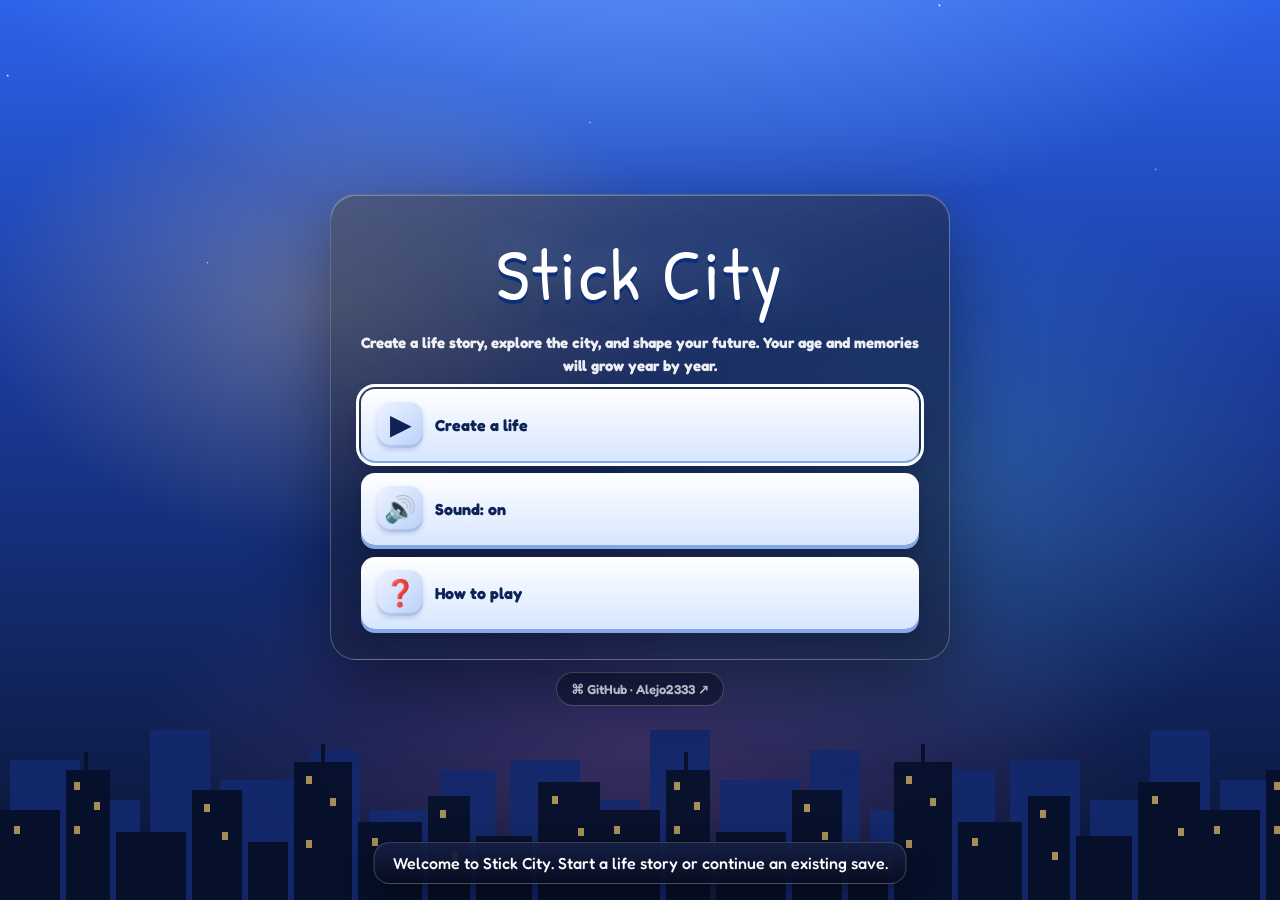
==== commit d47bdd43: "Age, Life menu for new game, age retrictions for features, improve HUD and animations, BIG change" ====
--- a/index.html
+++ b/index.html
@@ -13,1253 +13,11 @@
       rel="stylesheet"
       href="https://fonts.googleapis.com/css2?family=Fredoka:wght@400;500;600;700&family=Patrick+Hand&display=swap"
     />
-    <style>
-      :root {
-        --paper: #eef2f5;
-        --ink: #2b3138;
-        --muted: #5f6b78;
-        --mark: #1f5fd1;
-        box-sizing: border-box;
-      }
-      @media (prefers-color-scheme: dark) {
-        :root:not([data-theme="light"]) {
-          --paper: #1b2026;
-          --ink: #e6eaee;
-          --muted: #93a0ad;
-          --mark: #6ea2ff;
-        }
-      }
-      :root[data-theme="dark"] {
-        --paper: #1b2026;
-        --ink: #e6eaee;
-        --muted: #93a0ad;
-        --mark: #6ea2ff;
-      }
-      * {
-        box-sizing: border-box;
-      }
-      html,
-      body {
-        height: 100%;
-        margin: 0;
-        overflow: hidden;
-        overscroll-behavior: none;
-        background: #000;
-      }
-      body {
-        color: var(--ink);
-        font-family:
-          "Patrick Hand", "Comic Sans MS", "Segoe Print", cursive, sans-serif;
-        font-size: 18px;
-        -webkit-user-select: none;
-        user-select: none;
-        -webkit-touch-callout: none;
-        -webkit-tap-highlight-color: transparent;
-        touch-action: manipulation;
-      }
-      main {
-        position: fixed;
-        inset: 0;
-      }
-      .stage {
-        position: absolute;
-        inset: 0;
-        container-type: inline-size;
-      }
-      canvas {
-        width: 100%;
-        height: 100%;
-        display: block;
-        touch-action: none;
-      }
-      .ov {
-        position: absolute;
-        left: var(--ovl, 36%);
-        right: 2%;
-        top: 19%;
-        bottom: auto;
-        max-height: calc(81% - 72px);
-        overflow: auto;
-        background: rgba(70, 130, 255, 0.92);
-        border: 2px solid #1b4fc4;
-        border-radius: 22px;
-        padding: 14px 16px;
-        color: #0a1a4d;
-        font-family: Verdana, Geneva, sans-serif;
-      }
-      .ov[hidden] {
-        display: none;
-      }
-      .ov p {
-        margin: 0 0 10px;
-        font-weight: 700;
-        font-size: 14px;
-        line-height: 1.4;
-      }
-      .menu {
-        display: grid;
-        grid-template-columns: 1fr 1fr;
-        gap: 8px;
-      }
-      .menu button {
-        display: flex;
-        align-items: center;
-        gap: 10px;
-        text-align: left;
-        font:
-          700 12.5px Verdana,
-          Geneva,
-          sans-serif;
-        color: #0a1a4d;
-        background: rgba(130, 190, 255, 0.78);
-        border: 2px solid #2a62d6;
-        border-radius: 12px;
-        padding: 7px 9px;
-        cursor: pointer;
-      }
-      .menu button:hover:not(:disabled) {
-        background: #bfe0ff;
-        border-color: #0a1a4d;
-      }
-      .menu button:focus-visible {
-        outline: 3px solid #fff;
-        outline-offset: 2px;
-      }
-      .menu button:disabled {
-        opacity: 0.5;
-        cursor: not-allowed;
-      }
-      .ico {
-        font-size: 26px;
-        line-height: 1;
-      }
-      .tag {
-        color: #c40000;
-      }
-      @container (max-width:560px) {
-        .ov {
-          left: 3%;
-          right: 3%;
-          top: auto;
-          bottom: 72px;
-          height: 52%;
-        }
-        .ov .menu {
-          grid-template-columns: 1fr;
-        }
-      }
-      /* Full-screen pages: title / pause menu and backpack */
-      .screen {
-        position: fixed;
-        inset: 0;
-        z-index: 10;
-        overflow-y: auto;
-        display: flex;
-        flex-direction: column;
-        align-items: center;
-        justify-content: center;
-        gap: 12px;
-        padding: calc(24px + env(safe-area-inset-top, 0px)) 18px
-          calc(24px + env(safe-area-inset-bottom, 0px));
-        background:
-          radial-gradient(
-            circle at 50% 18%,
-            rgba(255, 255, 255, 0.24),
-            transparent 45%
-          ),
-          linear-gradient(180deg, #3d6ef5 0%, #1c3d8e 35%, #0d1a39 100%);
-        color: #dfeafc;
-        font-family: Verdana, Geneva, sans-serif;
-      }
-      .screen[hidden] {
-        display: none;
-      }
-      .screen-panel {
-        width: min(620px, 100%);
-        background: rgba(9, 17, 36, 0.46);
-        border: 1px solid rgba(255, 255, 255, 0.26);
-        border-radius: 26px;
-        box-shadow:
-          0 20px 45px rgba(8, 14, 28, 0.32),
-          inset 0 1px 0 rgba(255, 255, 255, 0.2);
-        backdrop-filter: blur(4px);
-        padding: clamp(18px, 4vw, 30px);
-      }
-      .screen h1 {
-        margin: 0 0 10px;
-        font:
-          400 clamp(42px, 9vw, 72px) "Patrick Hand",
-          "Comic Sans MS",
-          "Segoe Print",
-          cursive,
-          sans-serif;
-        color: #fff;
-        text-shadow: 0 4px 0 #103a88;
-        text-align: center;
-        letter-spacing: 0.04em;
-      }
-      .screen-copy {
-        display: flex;
-        flex-direction: column;
-        gap: 6px;
-        margin-bottom: 12px;
-      }
-      .screen p {
-        margin: 0;
-        max-width: 620px;
-        text-align: center;
-        font-weight: 700;
-        font-size: 15px;
-        line-height: 1.5;
-        color: rgba(255, 255, 255, 0.92);
-      }
-      .screen .menu {
-        grid-template-columns: 1fr;
-        width: 100%;
-        gap: 12px;
-        margin-top: 0;
-      }
-      .screen .menu button {
-        justify-content: flex-start;
-        gap: 12px;
-        font-size: 15px;
-        padding: 13px 16px;
-        border-radius: 14px;
-        background: linear-gradient(
-          180deg,
-          rgba(176, 214, 255, 0.98),
-          rgba(117, 164, 255, 0.88)
-        );
-        border: 1px solid rgba(14, 48, 115, 0.8);
-        box-shadow: 0 8px 18px rgba(3, 10, 26, 0.18);
-        transition:
-          transform 0.12s ease,
-          box-shadow 0.12s ease,
-          filter 0.12s ease;
-      }
-      .screen .menu button:hover:not(:disabled) {
-        transform: translateY(-1px);
-        box-shadow: 0 10px 20px rgba(3, 10, 26, 0.2);
-        filter: brightness(1.03);
-      }
-      .screen .menu button:active:not(:disabled) {
-        transform: translateY(0);
-      }
-      .screen .menu .ico {
-        font-size: 30px;
-      }
-      @media (min-width: 900px) {
-        .screen .menu button {
-          font-size: 16px;
-        }
-      }
-      .dpad {
-        display: none;
-        position: fixed;
-        left: calc(14px + env(safe-area-inset-left, 0px));
-        bottom: calc(14px + env(safe-area-inset-bottom, 0px));
-        z-index: 5;
-        grid-template-columns: repeat(3, 58px);
-        grid-template-rows: repeat(2, 54px);
-        gap: 6px;
-      }
-      @media (pointer: coarse) {
-        .dpad {
-          display: grid;
-        }
-      }
-      body.in .dpad {
-        display: none;
-      }
-      .dpad button,
-      .fab button {
-        font: inherit;
-        color: #fff;
-        background: rgba(0, 0, 0, 0.38);
-        border: 2px solid rgba(255, 255, 255, 0.55);
-        border-radius: 12px;
-        cursor: pointer;
-      }
-      .dpad button {
-        font-size: 22px;
-        padding: 0;
-        touch-action: manipulation;
-        user-select: none;
-      }
-      .dpad button:active {
-        background: rgba(255, 255, 255, 0.35);
-      }
-      .dpad button:focus-visible,
-      .fab button:focus-visible {
-        outline: 3px solid #fff;
-        outline-offset: 2px;
-      }
-      #bu {
-        grid-column: 2;
-      }
-      #bl {
-        grid-column: 1;
-        grid-row: 2;
-      }
-      #bd {
-        grid-column: 2;
-        grid-row: 2;
-      }
-      #br {
-        grid-column: 3;
-        grid-row: 2;
-      }
-      .fab {
-        position: fixed;
-        right: calc(10px + env(safe-area-inset-right, 0px));
-        top: calc(10px + env(safe-area-inset-top, 0px));
-        z-index: 5;
-        display: flex;
-        flex-direction: column;
-        gap: 8px;
-      }
-      .fab button {
-        width: 46px;
-        height: 46px;
-        padding: 0;
-        font-size: 22px;
-      }
-      body.in .fab {
-        display: none;
-      }
-      #log {
-        position: fixed;
-        left: 50%;
-        bottom: calc(16px + env(safe-area-inset-bottom, 0px));
-        transform: translateX(-50%);
-        z-index: 11;
-        max-width: min(92vw, 640px);
-        margin: 0;
-        padding: 8px 14px;
-        border-radius: 12px;
-        background: rgba(0, 0, 0, 0.72);
-        color: #fff;
-        font-size: 16px;
-        text-align: center;
-        pointer-events: none;
-      }
-      #log:empty {
-        display: none;
-      }
-      @media (pointer: coarse) {
-        #log {
-          bottom: calc(150px + env(safe-area-inset-bottom, 0px));
-        }
-      }
-      @media (pointer: coarse) and (orientation: landscape) {
-        #log {
-          bottom: calc(12px + env(safe-area-inset-bottom, 0px));
-          max-width: calc(100vw - 420px);
-          min-width: 200px;
-          font-size: 14px;
-        }
-      }
-      body.in #log {
-        bottom: calc(16px + env(safe-area-inset-bottom, 0px));
-      }
-      #carb[hidden] {
-        display: none;
-      }
-      .ov .menu .leave {
-        position: sticky;
-        bottom: -14px;
-        grid-column: 1 / -1;
-        background: #bfe0ff;
-        box-shadow: 0 -6px 10px rgba(30, 80, 200, 0.45);
-      }
-      .screen .menu > button:last-child:nth-child(odd) {
-        grid-column: 1 / -1;
-      }
-      @media (max-height: 480px) {
-        .ov {
-          top: calc(54px + env(safe-area-inset-top, 0px));
-          max-height: calc(100% - 62px - env(safe-area-inset-top, 0px));
-          padding: 10px 12px;
-        }
-        .ov p {
-          font-size: 12.5px;
-          margin-bottom: 6px;
-        }
-        .ov .menu {
-          gap: 6px;
-        }
-        .ov .menu button {
-          font-size: 11.5px;
-          padding: 5px 8px;
-          min-height: 38px;
-        }
-        .ov .ico {
-          font-size: 20px;
-        }
-        .ov .menu .leave {
-          bottom: -10px;
-        }
-      }
-      .github-credit {
-        display: inline-flex;
-        align-items: center;
-        justify-content: center;
-        flex-shrink: 0;
-        color: #e8f1ff;
-        font: 600 13px var(--ui);
-        text-decoration: none;
-        padding: 8px 14px;
-        border-radius: 999px;
-        background: rgba(9, 18, 46, 0.56);
-        border: 1px solid rgba(255, 255, 255, 0.28);
-        transition: background 0.15s ease;
-      }
-      .github-credit:hover {
-        background: rgba(35, 79, 165, 0.85);
-        text-decoration: underline;
-      }
-      .github-credit:focus-visible {
-        outline: 3px solid white;
-        outline-offset: 3px;
-      }
-      /* Mobile + zoom additions */
-      #sa {
-        position: fixed;
-        left: 0;
-        top: 0;
-        width: 0;
-        height: 0;
-        visibility: hidden;
-        pointer-events: none;
-        padding: env(safe-area-inset-top, 0px) env(safe-area-inset-right, 0px)
-          env(safe-area-inset-bottom, 0px) env(safe-area-inset-left, 0px);
-      }
-      .screen > :first-child {
-        margin-top: auto;
-      }
-      .screen > :last-child {
-        margin-bottom: auto;
-      }
-      .ov,
-      .screen {
-        overscroll-behavior: contain;
-      }
-      .dpad button,
-      .fab button {
-        touch-action: none;
-        -webkit-user-select: none;
-        user-select: none;
-      }
-      .fab button {
-        font-size: 24px;
-        line-height: 1;
-      }
-      #zl {
-        position: fixed;
-        right: calc(66px + env(safe-area-inset-right, 0px));
-        top: calc(170px + env(safe-area-inset-top, 0px));
-        z-index: 6;
-        padding: 4px 10px;
-        border-radius: 10px;
-        background: rgba(0, 0, 0, 0.65);
-        color: #fff;
-        font-size: 16px;
-        pointer-events: none;
-        opacity: 0;
-        transition: opacity 0.25s;
-      }
-      #zl.on {
-        opacity: 1;
-      }
-      body.in #zl {
-        display: none;
-      }
-      @media (pointer: coarse) {
-        .menu button {
-          min-height: 44px;
-        }
-      }
-      @media (max-height: 480px) {
-        .fab {
-          gap: 6px;
-        }
-        .fab button {
-          width: 40px;
-          height: 40px;
-          font-size: 20px;
-        }
-        #zl {
-          right: calc(58px + env(safe-area-inset-right, 0px));
-        }
-      }
-      @media (pointer: coarse) and (max-height: 480px) {
-        .dpad {
-          grid-template-columns: repeat(3, 52px);
-          grid-template-rows: repeat(2, 48px);
-          gap: 5px;
-        }
-      }
-      @media (max-height: 520px) and (orientation: landscape) {
-        .screen h1 {
-          font-size: clamp(30px, 8vh, 44px);
-        }
-        .screen .menu {
-          width: min(720px, 100%);
-          grid-template-columns: 1fr 1fr;
-          gap: 8px;
-          margin-top: 6px;
-        }
-        .screen .menu button {
-          padding: 8px 12px;
-          font-size: 14px;
-        }
-      }
-      #phn {
-        position: fixed;
-        inset: 0;
-        z-index: 12;
-        display: flex;
-        align-items: flex-end;
-        justify-content: center;
-        background: rgba(0, 0, 0, 0.45);
-        padding: calc(10px + env(safe-area-inset-top, 0px)) 10px
-          calc(10px + env(safe-area-inset-bottom, 0px));
-      }
-      #phn[hidden] {
-        display: none;
-      }
-      .ph {
-        width: min(330px, 100%);
-        height: min(640px, 100%);
-        background: #111;
-        border-radius: 38px;
-        padding: 10px;
-        box-shadow: 0 10px 40px rgba(0, 0, 0, 0.6);
-        display: flex;
-        animation: phup 0.28s ease-out;
-      }
-      @keyframes phup {
-        from {
-          transform: translateY(60%);
-          opacity: 0;
-        }
-      }
-      .phs {
-        flex: 1;
-        min-width: 0;
-        display: flex;
-        flex-direction: column;
-        background: #f4f6fa;
-        color: #1b2430;
-        border-radius: 30px;
-        overflow: hidden;
-        font:
-          14px Verdana,
-          Geneva,
-          sans-serif;
-      }
-      .phs.home {
-        background: linear-gradient(160deg, #5b8cff, #8e44ad 60%, #e1306c);
-        color: #fff;
-      }
-      .phb {
-        display: flex;
-        justify-content: space-between;
-        padding: 10px 22px 4px;
-        font-weight: 700;
-        font-size: 12px;
-      }
-      .phc {
-        flex: 1;
-        overflow-y: auto;
-        padding: 8px 12px;
-        overscroll-behavior: contain;
-      }
-      .phh {
-        height: 28px;
-        display: flex;
-        align-items: center;
-        justify-content: center;
-        cursor: pointer;
-      }
-      .phh i {
-        width: 100px;
-        height: 5px;
-        border-radius: 3px;
-        background: #777;
-      }
-      .pht {
-        display: flex;
-        align-items: center;
-        gap: 8px;
-        margin-bottom: 8px;
-      }
-      .pht b {
-        font-size: 17px;
-      }
-      .phw {
-        text-align: center;
-        padding: 14px 0 6px;
-      }
-      .phtm {
-        font: 300 44px Verdana;
-      }
-      .phg {
-        display: grid;
-        grid-template-columns: repeat(4, 1fr);
-        gap: 14px 4px;
-        padding-top: 12px;
-      }
-      .phg button {
-        display: flex;
-        flex-direction: column;
-        align-items: center;
-        gap: 4px;
-        border: 0;
-        background: none;
-        color: inherit;
-        font: 600 10px Verdana;
-        cursor: pointer;
-        padding: 0;
-        touch-action: manipulation;
-      }
-      .phg span {
-        width: 52px;
-        height: 52px;
-        border-radius: 14px;
-        display: flex;
-        align-items: center;
-        justify-content: center;
-        font-size: 26px;
-      }
-      .card {
-        background: #fff;
-        border-radius: 14px;
-        padding: 10px;
-        margin-bottom: 8px;
-        box-shadow: 0 1px 3px rgba(0, 0, 0, 0.12);
-      }
-      .card.note {
-        background: #fff3c4;
-      }
-      .mail-badge {
-        min-width: 17px;
-        height: 17px;
-        border-radius: 9px;
-        display: inline-flex;
-        align-items: center;
-        justify-content: center;
-        margin-left: 4px;
-        padding: 0 5px;
-        background: #e53935;
-        color: #fff;
-        font:
-          700 10px Verdana,
-          Geneva,
-          sans-serif;
-      }
-      .pb.mail-unread {
-        border-left: 4px solid #2f6fe4;
-      }
-      .email-body {
-        white-space: pre-line;
-        overflow-wrap: anywhere;
-        line-height: 1.55;
-      }
-      .pb {
-        display: block;
-        width: 100%;
-        margin: 5px 0;
-        border: 0;
-        border-radius: 12px;
-        padding: 9px 12px;
-        min-height: 40px;
-        background: #2f6fe4;
-        color: #fff;
-        font:
-          700 13px Verdana,
-          Geneva,
-          sans-serif;
-        text-align: left;
-        cursor: pointer;
-        touch-action: manipulation;
-      }
-      .pb:disabled {
-        opacity: 0.45;
-        cursor: not-allowed;
-      }
-      .pb.g {
-        background: #2fa84f;
-      }
-      .pb.r {
-        background: #d63a3a;
-      }
-      .pb.w {
-        background: #fff;
-        color: #1b2430;
-        box-shadow: 0 1px 3px rgba(0, 0, 0, 0.12);
-      }
-      .pb.t {
-        width: auto;
-        margin: 0;
-        background: #e3e8f2;
-        color: #1b2430;
-        font-size: 18px;
-        padding: 4px 12px;
-        min-height: 0;
-      }
-      .rw {
-        display: flex;
-        gap: 6px;
-      }
-      .rw .pb {
-        text-align: center;
-        padding: 9px 2px;
-        font-size: 12px;
-      }
-      .up {
-        color: #1e9e48;
-      }
-      .dn {
-        color: #d63a3a;
-      }
-      .bub {
-        max-width: 80%;
-        padding: 7px 10px;
-        border-radius: 14px;
-        margin: 4px 0;
-        background: #e3e8f2;
-      }
-      .bub.me {
-        margin-left: auto;
-        background: #2f6fe4;
-        color: #fff;
-      }
-      .bub.typing {
-        display: flex;
-        width: 52px;
-        justify-content: center;
-        gap: 4px;
-        padding: 11px 10px;
-      }
-      .typing i {
-        width: 5px;
-        height: 5px;
-        border-radius: 50%;
-        background: #687386;
-        animation: typing-bounce 0.9s infinite ease-in-out;
-      }
-      .typing i:nth-child(2) {
-        animation-delay: 0.15s;
-      }
-      .typing i:nth-child(3) {
-        animation-delay: 0.3s;
-      }
-      @keyframes typing-bounce {
-        0%,
-        60%,
-        100% {
-          transform: translateY(0);
-          opacity: 0.45;
-        }
-        30% {
-          transform: translateY(-4px);
-          opacity: 1;
-        }
-      }
-      @media (prefers-reduced-motion: reduce) {
-        .typing i {
-          animation: none;
-          opacity: 0.75;
-        }
-      }
-      .cd {
-        background: #111;
-        color: #fff;
-        font: 300 30px Verdana;
-        text-align: right;
-        padding: 14px;
-        border-radius: 12px;
-        margin-bottom: 8px;
-        overflow: hidden;
-      }
-      .ck {
-        display: grid;
-        grid-template-columns: repeat(4, 1fr);
-        gap: 6px;
-      }
-      .ck .pb {
-        margin: 0;
-        padding: 12px 0;
-        text-align: center;
-        font-size: 16px;
-        background: #d5dbe8;
-        color: #1b2430;
-      }
-      .ck .pb.o {
-        background: #ff9f0a;
-        color: #fff;
-      }
-      @media (max-height: 480px) {
-        .phw {
-          padding: 4px 0 0;
-        }
-        .phtm {
-          font-size: 28px;
-        }
-        .phg {
-          gap: 8px 4px;
-          padding-top: 6px;
-        }
-        .phg span {
-          width: 40px;
-          height: 40px;
-          font-size: 21px;
-          border-radius: 11px;
-        }
-        .ph {
-          border-radius: 26px;
-          padding: 6px;
-        }
-        .phs {
-          border-radius: 22px;
-        }
-        .phh {
-          height: 18px;
-        }
-      }
-      /* ---- Visual polish: fonts, menus, overlays, controls ---- */
-      :root {
-        --ui: "Fredoka", "Trebuchet MS", Verdana, Geneva, sans-serif;
-        --ease-pop: cubic-bezier(0.2, 0.9, 0.25, 1.25);
-      }
-      .menu button,
-      .ov,
-      .ov p,
-      .screen,
-      .screen p,
-      #log,
-      .pb,
-      .phs,
-      .phg button {
-        font-family: var(--ui);
-      }
-      .screen {
-        isolation: isolate;
-        background:
-          radial-gradient(
-            1100px 560px at 50% -12%,
-            rgba(140, 190, 255, 0.55),
-            transparent 62%
-          ),
-          linear-gradient(180deg, #2c62ea 0%, #1a3b9c 40%, #0a1430 100%);
-      }
-      /* Drifting coloured glows and twinkling stars */
-      .screen::before {
-        content: "";
-        position: fixed;
-        inset: -15%;
-        z-index: -1;
-        pointer-events: none;
-        background:
-          radial-gradient(closest-side, rgba(255, 210, 120, 0.3), transparent)
-            18% 28% / 42% 42% no-repeat,
-          radial-gradient(closest-side, rgba(110, 220, 255, 0.24), transparent)
-            82% 55% / 50% 50% no-repeat,
-          radial-gradient(closest-side, rgba(255, 120, 200, 0.18), transparent)
-            50% 92% / 60% 40% no-repeat,
-          radial-gradient(1.5px 1.5px at 12% 18%, #fff, transparent),
-          radial-gradient(1.5px 1.5px at 33% 9%, #fff, transparent),
-          radial-gradient(1px 1px at 47% 22%, #fff, transparent),
-          radial-gradient(1.5px 1.5px at 68% 12%, #fff, transparent),
-          radial-gradient(1px 1px at 81% 26%, #fff, transparent),
-          radial-gradient(1.5px 1.5px at 92% 8%, #fff, transparent),
-          radial-gradient(1px 1px at 24% 34%, #fff, transparent),
-          radial-gradient(1px 1px at 58% 4%, #fff, transparent);
-        animation: sc-drift 22s ease-in-out infinite alternate;
-      }
-      /* Two parallax city skylines scrolling along the bottom */
-      .screen::after {
-        content: "";
-        position: fixed;
-        left: 0;
-        bottom: 0;
-        width: 200%;
-        height: min(34vh, 260px);
-        z-index: -1;
-        pointer-events: none;
-        background:
-          url("data:image/svg+xml,%3Csvg xmlns='http://www.w3.org/2000/svg' width='600' height='160' viewBox='0 0 600 160'%3E%3Cg fill='%2306102a'%3E%3Crect x='0' y='70' width='60' height='90'/%3E%3Crect x='66' y='30' width='44' height='130'/%3E%3Crect x='84' y='12' width='4' height='18'/%3E%3Crect x='116' y='92' width='70' height='68'/%3E%3Crect x='192' y='50' width='50' height='110'/%3E%3Crect x='248' y='102' width='40' height='58'/%3E%3Crect x='294' y='22' width='58' height='138'/%3E%3Crect x='321' y='4' width='4' height='18'/%3E%3Crect x='358' y='82' width='64' height='78'/%3E%3Crect x='428' y='56' width='42' height='104'/%3E%3Crect x='476' y='96' width='56' height='64'/%3E%3Crect x='538' y='42' width='62' height='118'/%3E%3C/g%3E%3Cg fill='%23ffd76a' opacity='.7'%3E%3Crect x='74' y='42' width='6' height='8'/%3E%3Crect x='94' y='62' width='6' height='8'/%3E%3Crect x='74' y='86' width='6' height='8'/%3E%3Crect x='204' y='64' width='6' height='8'/%3E%3Crect x='222' y='92' width='6' height='8'/%3E%3Crect x='306' y='36' width='6' height='8'/%3E%3Crect x='330' y='58' width='6' height='8'/%3E%3Crect x='306' y='100' width='6' height='8'/%3E%3Crect x='440' y='70' width='6' height='8'/%3E%3Crect x='452' y='112' width='6' height='8'/%3E%3Crect x='552' y='56' width='6' height='8'/%3E%3Crect x='578' y='88' width='6' height='8'/%3E%3Crect x='14' y='86' width='6' height='8'/%3E%3Crect x='372' y='98' width='6' height='8'/%3E%3C/g%3E%3C/svg%3E")
-            0 100% / 600px 160px repeat-x,
-          url("data:image/svg+xml,%3Csvg xmlns='http://www.w3.org/2000/svg' width='500' height='200' viewBox='0 0 500 200'%3E%3Cg fill='%23132a6e'%3E%3Crect x='10' y='60' width='70' height='140'/%3E%3Crect x='90' y='100' width='50' height='100'/%3E%3Crect x='150' y='30' width='60' height='170'/%3E%3Crect x='220' y='80' width='80' height='120'/%3E%3Crect x='310' y='50' width='50' height='150'/%3E%3Crect x='370' y='110' width='60' height='90'/%3E%3Crect x='440' y='70' width='55' height='130'/%3E%3C/g%3E%3C/svg%3E")
-            0 100% / 500px 200px repeat-x;
-        opacity: 0.9;
-        animation: sc-pan 90s linear infinite;
-      }
-      @keyframes sc-drift {
-        to {
-          transform: translate3d(4%, -3%, 0) scale(1.06);
-        }
-      }
-      @keyframes sc-pan {
-        to {
-          transform: translate3d(-50%, 0, 0);
-        }
-      }
-      .screen-panel {
-        position: relative;
-        background:
-          linear-gradient(
-            160deg,
-            rgba(255, 255, 255, 0.18),
-            rgba(255, 255, 255, 0.03) 45%
-          ),
-          rgba(9, 18, 46, 0.58);
-        border: 1px solid rgba(255, 255, 255, 0.24);
-        box-shadow:
-          0 30px 80px rgba(0, 0, 0, 0.45),
-          inset 0 1px 0 rgba(255, 255, 255, 0.28);
-        backdrop-filter: blur(10px);
-        -webkit-backdrop-filter: blur(10px);
-        animation: sc-panel 0.5s var(--ease-pop) both;
-      }
-      @keyframes sc-panel {
-        from {
-          opacity: 0;
-          transform: translateY(28px) scale(0.94);
-        }
-      }
-      .screen h1 {
-        color: #fff;
-        text-shadow:
-          0 4px 0 #0d2f7a,
-          0 12px 24px rgba(0, 0, 0, 0.4),
-          0 0 36px rgba(140, 200, 255, 0.45);
-        animation: sc-title 0.6s var(--ease-pop) 0.05s both;
-      }
-      /* Long menus (pause, city hub…) go two-up on wide screens. */
-      @media (min-width: 700px) {
-        .screen-panel:has(.menu > button:nth-child(6)) {
-          width: min(780px, 100%);
-        }
-        .screen .menu:has(> button:nth-child(6)) {
-          grid-template-columns: 1fr 1fr;
-        }
-      }
-      @keyframes sc-title {
-        from {
-          opacity: 0;
-          transform: translateY(-18px) scale(0.85) rotate(-3deg);
-        }
-      }
-      .screen p {
-        animation: sc-fade 0.5s ease 0.12s both;
-      }
-      @keyframes sc-fade {
-        from {
-          opacity: 0;
-          transform: translateY(8px);
-        }
-      }
-      .screen .menu button {
-        position: relative;
-        overflow: hidden;
-        color: #0d2257;
-        border: 0;
-        background: linear-gradient(180deg, #ffffff, #d7e6ff);
-        box-shadow:
-          0 4px 0 #86a8ea,
-          0 12px 22px rgba(3, 10, 26, 0.3);
-        transition:
-          transform 0.16s var(--ease-pop),
-          box-shadow 0.16s ease;
-        animation: sc-btn 0.42s var(--ease-pop) both;
-        animation-delay: calc(var(--i, 0) * 45ms + 140ms);
-      }
-      @keyframes sc-btn {
-        from {
-          opacity: 0;
-          transform: translateY(16px) scale(0.92);
-        }
-      }
-      .screen .menu button::after,
-      .ov .menu button::after {
-        content: "";
-        position: absolute;
-        inset: 0;
-        pointer-events: none;
-        background: linear-gradient(
-          110deg,
-          transparent 35%,
-          rgba(255, 255, 255, 0.75) 50%,
-          transparent 65%
-        );
-        transform: translateX(-130%);
-        transition: transform 0.6s ease;
-      }
-      .screen .menu button:hover:not(:disabled)::after,
-      .ov .menu button:hover:not(:disabled)::after {
-        transform: translateX(130%);
-      }
-      .screen .menu button:hover:not(:disabled) {
-        transform: translateY(-3px);
-        filter: none;
-        box-shadow:
-          0 7px 0 #86a8ea,
-          0 18px 30px rgba(3, 10, 26, 0.38);
-      }
-      .screen .menu button:active:not(:disabled) {
-        transform: translateY(3px);
-        box-shadow:
-          0 1px 0 #86a8ea,
-          0 6px 12px rgba(3, 10, 26, 0.3);
-      }
-      .screen .menu .ico,
-      .ov .menu .ico {
-        flex: none;
-        display: grid;
-        place-items: center;
-        width: 46px;
-        height: 46px;
-        border-radius: 14px;
-        font-size: 26px;
-        background: linear-gradient(135deg, #eef4ff, #b9d0fb);
-        box-shadow:
-          inset 0 -3px 0 rgba(13, 34, 87, 0.12),
-          0 2px 4px rgba(13, 34, 87, 0.15);
-      }
-      .ov .menu .ico {
-        width: 38px;
-        height: 38px;
-        border-radius: 11px;
-        font-size: 22px;
-      }
-      .screen .menu button:hover:not(:disabled) .ico,
-      .ov .menu button:hover:not(:disabled) .ico {
-        animation: sc-wiggle 0.5s ease;
-      }
-      @keyframes sc-wiggle {
-        30% {
-          transform: rotate(-12deg) scale(1.15);
-        }
-        60% {
-          transform: rotate(9deg) scale(1.1);
-        }
-      }
-      /* Re-rendering the same page (after a purchase, a toggle…) shouldn't replay the intro. */
-      .still,
-      .still h1,
-      .still p,
-      .still .menu button {
-        animation: none;
-      }
-      /* Building panel */
-      .ov {
-        color: #fff;
-        background:
-          linear-gradient(
-            160deg,
-            rgba(255, 255, 255, 0.2),
-            rgba(255, 255, 255, 0) 40%
-          ),
-          rgba(20, 50, 140, 0.9);
-        border: 1px solid rgba(255, 255, 255, 0.35);
-        box-shadow:
-          0 24px 60px rgba(0, 0, 0, 0.45),
-          inset 0 1px 0 rgba(255, 255, 255, 0.3);
-      }
-      .ov p {
-        color: #fff;
-        text-shadow: 0 1px 0 rgba(0, 0, 0, 0.35);
-      }
-      .ov.fresh {
-        animation: sc-ov 0.45s var(--ease-pop) both;
-      }
-      @keyframes sc-ov {
-        from {
-          opacity: 0;
-          transform: translateX(40px) scale(0.96);
-        }
-      }
-      .ov.fresh .menu button {
-        animation: sc-btn 0.38s var(--ease-pop) both;
-        animation-delay: calc(var(--i, 0) * 35ms + 120ms);
-      }
-      .ov .menu button {
-        position: relative;
-        overflow: hidden;
-        color: #0d2257;
-        border: 0;
-        background: linear-gradient(180deg, #ffffff, #d9e7ff);
-        box-shadow:
-          0 3px 0 #7d9de0,
-          0 8px 16px rgba(0, 0, 30, 0.28);
-        transition:
-          transform 0.15s var(--ease-pop),
-          box-shadow 0.15s ease;
-      }
-      .ov .menu button:hover:not(:disabled) {
-        background: linear-gradient(180deg, #ffffff, #e6efff);
-        transform: translateY(-2px);
-        box-shadow:
-          0 5px 0 #7d9de0,
-          0 12px 22px rgba(0, 0, 30, 0.34);
-      }
-      .ov .menu button:active:not(:disabled) {
-        transform: translateY(2px);
-        box-shadow:
-          0 1px 0 #7d9de0,
-          0 4px 8px rgba(0, 0, 30, 0.28);
-      }
-      .ov .menu .leave,
-      .ov .menu .leave:hover:not(:disabled) {
-        background: linear-gradient(180deg, #ffe3e3, #ffbcbc);
-        box-shadow:
-          0 3px 0 #d98080,
-          0 -10px 18px rgba(20, 50, 140, 0.85);
-      }
-      /* Floating controls */
-      .fab button,
-      .dpad button {
-        background:
-          radial-gradient(
-            circle at 30% 25%,
-            rgba(255, 255, 255, 0.38),
-            rgba(255, 255, 255, 0) 55%
-          ),
-          rgba(12, 22, 52, 0.6);
-        border: 1.5px solid rgba(255, 255, 255, 0.5);
-        box-shadow:
-          0 6px 16px rgba(0, 0, 0, 0.35),
-          inset 0 1px 0 rgba(255, 255, 255, 0.35);
-        transition:
-          transform 0.18s var(--ease-pop),
-          background-color 0.15s ease;
-      }
-      .fab button {
-        border-radius: 50%;
-      }
-      .dpad button {
-        border-radius: 16px;
-      }
-      .fab button:hover {
-        transform: scale(1.1);
-      }
-      .fab button:active,
-      .dpad button:active {
-        transform: scale(0.9);
-        background-color: rgba(255, 255, 255, 0.3);
-      }
-      /* Message toast */
-      #log {
-        padding: 10px 18px;
-        border-radius: 16px;
-        font-weight: 500;
-        background: linear-gradient(
-          180deg,
-          rgba(22, 32, 70, 0.92),
-          rgba(8, 12, 32, 0.92)
-        );
-        border: 1px solid rgba(255, 255, 255, 0.2);
-        box-shadow: 0 12px 30px rgba(0, 0, 0, 0.4);
-      }
-      #log.pop {
-        animation: sc-toast 0.4s var(--ease-pop) both;
-      }
-      @keyframes sc-toast {
-        from {
-          opacity: 0;
-          transform: translate(-50%, 16px) scale(0.94);
-        }
-      }
-      /* Door transition */
-      #fade {
-        position: fixed;
-        inset: 0;
-        z-index: 9;
-        pointer-events: none;
-        opacity: 0;
-        background: radial-gradient(
-          circle at 50% 50%,
-          rgba(0, 0, 0, 0.55),
-          #000 70%
-        );
-      }
-      #fade.go {
-        animation: sc-door 0.45s ease-out;
-      }
-      @keyframes sc-door {
-        0% {
-          opacity: 0.95;
-        }
-        100% {
-          opacity: 0;
-        }
-      }
-      /* Phone */
-      #phn {
-        backdrop-filter: blur(3px);
-        -webkit-backdrop-filter: blur(3px);
-      }
-      .ph {
-        background: linear-gradient(145deg, #2c2c32, #0a0a0c);
-        box-shadow:
-          0 24px 60px rgba(0, 0, 0, 0.6),
-          inset 0 0 0 2px #3a3a42;
-        animation-timing-function: var(--ease-pop);
-      }
-      .phg span {
-        box-shadow:
-          inset 0 1px 0 rgba(255, 255, 255, 0.5),
-          0 4px 10px rgba(0, 0, 0, 0.25);
-        transition: transform 0.18s var(--ease-pop);
-      }
-      .phg button:hover span {
-        transform: translateY(-2px) scale(1.07);
-      }
-      .phg button:active span {
-        transform: scale(0.88);
-      }
-      .pb {
-        transition:
-          transform 0.12s ease,
-          filter 0.12s ease;
-      }
-      .pb:hover:not(:disabled) {
-        filter: brightness(1.08);
-      }
-      .pb:active:not(:disabled) {
-        transform: scale(0.97);
-      }
-      @media (max-height: 520px) {
-        .screen .menu .ico {
-          width: 36px;
-          height: 36px;
-          font-size: 21px;
-          border-radius: 11px;
-        }
-        .ov .menu .ico {
-          width: 30px;
-          height: 30px;
-          font-size: 18px;
-        }
-      }
-      @media (prefers-reduced-motion: reduce) {
-        .screen::before,
-        .screen::after,
-        .screen-panel,
-        .screen h1,
-        .screen p,
-        .screen .menu button,
-        .ov.fresh,
-        .ov.fresh .menu button,
-        #log.pop,
-        #fade.go,
-        .ph {
-          animation: none;
-        }
-      }
-    </style>
+    <link rel="stylesheet" href="css/base.css" />
+    <link rel="stylesheet" href="css/mobile.css" />
+    <link rel="stylesheet" href="css/ui.css" />
+    <link rel="stylesheet" href="css/casino.css" />
+    <link rel="stylesheet" href="css/motion.css" />
   </head>
   <body>
     <main>
@@ -1274,13 +32,11 @@
       </div>
       <div class="screen" id="bp" hidden></div>
       <div class="screen" id="mn" hidden></div>
-      <div class="dpad">
-        <button id="bu" aria-label="Walk up">▲</button
-        ><button id="bl" aria-label="Walk left">◀</button>
-        <button id="bd" aria-label="Walk down">▼</button
-        ><button id="br" aria-label="Walk right">▶</button>
+      <div class="joy" id="joy" aria-hidden="true">
+        <div class="joy-base"><div class="joy-knob"></div></div>
       </div>
       <p id="log" aria-live="polite"></p>
+      <button id="talkb" hidden></button>
       <div class="fab">
         <button id="menub" aria-label="Menu">☰</button>
         <button id="bagb" aria-label="Backpack">🎒</button>
@@ -1296,7472 +52,33 @@
       <div id="phn" hidden></div>
       <div id="sa" aria-hidden="true"></div>
     </main>
-    <script>
-      (function () {
-        var VW = 800,
-          VH = 520,
-          W = 3600,
-          H = 3600,
-          MAXE = 25,
-          R = [600, 1800, 3000],
-          KEY = "stickTownSave2";
-        var cv = document.getElementById("c"),
-          g = cv.getContext("2d"),
-          ov = document.getElementById("ov");
-        var S = {
-          day: 1,
-          cash: 100,
-          bank: 0,
-          str: 1,
-          int: 1,
-          cha: 1,
-          k: 0,
-          en: MAXE,
-          t: 6,
-          x: 600,
-          y: 600,
-          mansion: 0,
-          won: 0,
-          inv: {},
-          wpn: "",
-          lv: {},
-          partner: "",
-          quest: null,
-          heat: 0,
-          done: {},
-          age: 18,
-          hap: 60,
-          log: [],
-          fol: 0,
-          px: {},
-          tr: {},
-          news: [],
-          pp: {},
-          hold: {},
-          th: {},
-          mail: [],
-          career: "Explorer",
-          achievements: {},
-          milestones: {},
-          daily: {},
-          owns: {},
-          furniture: {},
-          outfit: "Blue",
-          vehicle: "",
-          driving: false,
-          businesses: {},
-          businessLast: 1,
-          weather: "Sunny",
-          forecast: "Sunny",
-          festivals: {},
-          lifetimeEarned: 0,
-          lifetimeSpent: 0,
-          jobsDone: 0,
-          talksDone: 0,
-          placesVisited: {},
-          missionClaimed: {},
-          storyClaims: {},
-          achievementClaims: {},
-          garage: {},
-          vehicle: "",
-          driveDistance: 0,
-          activeHome: "starter",
-          decorSlots: {},
-          houseStyle: "Classic",
-          invites: 0,
-          npcMemory: {},
-          storePurchases: {},
-          festivalVisits: 0,
-          weatherEvents: 0,
-          personalQuest: "",
-          weatherLastEvent: 0,
-          moneyPeak: 100,
-          outfitsOwned: { Blue: 1 },
-          mayor: 0,
-          invitedGuest: "",
-          guestDay: 0,
-          lifetimeRent: 0,
-          lifetimeBusiness: 0,
-          visitedDistricts: {},
-          seasonsSeen: {},
-          businessUpgrades: {},
-          casino: { plays: 0, won: 0, lost: 0, best: 0 },
-        };
-        var SK = Object.keys(S);
-        S.ph = 0;
-        S.face = Math.PI / 2;
-        S.in = null;
-        try {
-          var sv = JSON.parse(localStorage.getItem(KEY) || "null");
-          if (sv)
-            SK.forEach(function (k) {
-              if (sv[k] !== undefined) S[k] = sv[k];
-            });
-        } catch (e) {}
-        if (S.vehicle) S.garage[S.vehicle] = 1;
-        S.seasonsSeen[
-          ["Spring", "Summer", "Autumn", "Winter"][
-            Math.floor((S.day - 1) / 15) % 4
-          ]
-        ] = 1;
-        function save() {
-          S.moneyPeak = Math.max(S.moneyPeak || 0, S.cash + S.bank);
-          try {
-            var o = {};
-            SK.forEach(function (k) {
-              o[k] = S[k];
-            });
-            localStorage.setItem(KEY, JSON.stringify(o));
-          } catch (e) {}
-        }
-        function need(s, i, c, k) {
-          var f = function () {
-            return (
-              S.str >= s &&
-              S.int >= i &&
-              S.cha >= c &&
-              S.k >= (k === undefined ? -999 : k)
-            );
-          };
-          var l = [];
-          if (s) l.push("STR " + s);
-          if (i) l.push("INT " + i);
-          if (c) l.push("CHA " + c);
-          if (k !== undefined) l.push("karma " + k);
-          return { req: f, lock: "needs " + l.join(", ") };
-        }
-        function job(i, t, hp, h, pay, rq, m) {
-          var o = {
-            i: i,
-            t: t,
-            tag: "(−" + hp + " HP)",
-            p: "pays $" + pay + "+",
-            en: -hp,
-            h: h,
-            gain: function () {
-              return pay + Math.floor((S.str + S.int + S.cha) / 10);
-            },
-            m: function (n) {
-              return m + " You earned $" + n + ".";
-            },
-          };
-          if (rq) {
-            o.req = rq.req;
-            o.lock = rq.lock;
-          }
-          return o;
-        }
-        var ITEMS = {
-          flowers: { i: "🌹", n: "Flowers" },
-          medkit: { i: "🩹", n: "Medkit", heal: 12 },
-          bat: { i: "🏏", n: "Baseball bat", w: 2 },
-          knife: { i: "🔪", n: "Knife", w: 4 },
-          pistol: { i: "🔫", n: "Pistol", w: 8 },
-        };
-        function wp() {
-          return S.wpn && S.inv[S.wpn] ? ITEMS[S.wpn].w : 0;
-        }
-        function lvl(n) {
-          return S.lv[n] || 0;
-        }
-        function doneToday(k) {
-          return S.done[k] === S.day;
-        }
-        function markDone(k) {
-          S.done[k] = S.day;
-        }
-        function shop(id, t, pr) {
-          return {
-            i: ITEMS[id].i,
-            t: t,
-            tag: "(+" + ITEMS[id].w + " fight power)",
-            p: "$" + pr,
-            cost: pr,
-            give: id,
-            req: function () {
-              return !S.inv[id];
-            },
-            lock: "owned",
-            m:
-              "You bought a " +
-              ITEMS[id].n.toLowerCase() +
-              ". Equip it in your backpack.",
-          };
-        }
-        function night() {
-          return S.t >= 18;
-        }
-        var BL = [
-          [720, 720],
-          [1920, 720],
-          [720, 1920],
-          [1920, 1920],
-        ];
-        function pos(b, c, r) {
-          return [BL[b][0] + 100 + c * 520, BL[b][1] + 100 + r * 560];
-        }
-        var D = [
-          [
-            0,
-            0,
-            0,
-            "Home",
-            "#8a1c1c",
-            "#f3e6c4",
-            "#7a5a3a",
-            0,
-            0,
-            ["Home", "sweet", "home"],
-            function () {
-              return S.mansion
-                ? "Mansion sweet mansion. The bed is calling, and it brought friends."
-                : "Home sweet home. The bed is calling your name, and it is not being subtle about it.";
-            },
-            [
-              {
-                i: "🛏️",
-                t: "Sleep until morning",
-                tag: "(full HP)",
-                p: "free",
-                sleep: 1,
-              },
-              {
-                i: "💤",
-                t: "Take a nap",
-                tag: "(+5 HP)",
-                p: "2 hrs",
-                en: 5,
-                h: 2,
-                m: "You napped for a couple of hours.",
-              },
-              {
-                i: "🫂",
-                t: "Cuddle with your partner",
-                tag: "(+5 HP)",
-                p: "1 hr",
-                en: 5,
-                h: 1,
-                req: function () {
-                  return !!S.partner;
-                },
-                lock: "no partner yet",
-                fn: function () {
-                  S.lv[S.partner] = lvl(S.partner) + 1;
-                  return (
-                    "You and " + S.partner + " spent a cozy hour together."
-                  );
-                },
-              },
-            ],
-          ],
-          [
-            0,
-            1,
-            0,
-            "Gym",
-            "#5b3a8a",
-            "#e3ecff",
-            "#555e6b",
-            "#f1c27d",
-            "#222",
-            ["Lift,", "then", "rest"],
-            "“Hey champ! The weights are dust-free today. Ready to get stronger?”",
-            [
-              {
-                i: "🏋️",
-                t: "Lift weights",
-                tag: "(−5 HP, +1 STR)",
-                p: "$5",
-                cost: 5,
-                en: -5,
-                h: 2,
-                str: 1,
-                m: "You lift things. The things lift back.",
-              },
-              {
-                i: "🥊",
-                t: "Spar with the trainer",
-                tag: "(−7 HP, +2 STR)",
-                p: "$15",
-                cost: 15,
-                en: -7,
-                h: 2,
-                str: 2,
-                m: "You got knocked down twice and got up three times.",
-              },
-              {
-                i: "🥛",
-                t: "Protein shake",
-                tag: "(+4 HP)",
-                p: "$3",
-                cost: 3,
-                en: 4,
-                h: 0.5,
-                m: "Chalky, but it works.",
-              },
-            ],
-          ],
-          [
-            0,
-            0,
-            1,
-            "School",
-            "#2f6b3a",
-            "#fff6cf",
-            "#6b5a3a",
-            "#c68642",
-            "#7a4a1a",
-            ["Quiet", "please"],
-            "“Welcome to Maplewood Community School. Keep your voices down and your brains up.”",
-            [
-              {
-                i: "📚",
-                t: "Attend a lecture",
-                tag: "(−4 HP, +1 INT)",
-                p: "$5",
-                cost: 5,
-                en: -4,
-                h: 3,
-                int: 1,
-                m: "You learned something real. Probably.",
-              },
-              {
-                i: "🤓",
-                t: "Study in the library",
-                tag: "(−5 HP, +1 INT)",
-                p: "free",
-                en: -5,
-                h: 4,
-                int: 1,
-                m: "Four quiet hours. Your head is full.",
-              },
-              {
-                i: "🎤",
-                t: "Public speaking class",
-                tag: "(−3 HP, +1 CHA)",
-                p: "$10",
-                cost: 10,
-                en: -3,
-                h: 2,
-                cha: 1,
-                m: "You spoke to a room full of stick figures.",
-              },
-            ],
-          ],
-          [
-            0,
-            1,
-            1,
-            "Corner Store",
-            "#1f6fb5",
-            "#fff7c8",
-            "#b8860b",
-            "#8d5524",
-            "#111",
-            ["No", "loitering"],
-            "“Welcome to the Corner Store! Snacks, drinks, and a jar for a good cause.”",
-            [
-              {
-                i: "🥤",
-                t: "Slush",
-                tag: "(+1 HP)",
-                p: "$1",
-                cost: 1,
-                en: 1,
-                h: 0,
-                m: "Brain freeze.",
-              },
-              {
-                i: "🍫",
-                t: "Candy bar",
-                tag: "(+3 HP)",
-                p: "$2",
-                cost: 2,
-                en: 3,
-                h: 0,
-                m: "Sweet.",
-              },
-              {
-                i: "🧀",
-                t: "Cheesy nachos",
-                tag: "(+7 HP)",
-                p: "$4",
-                cost: 4,
-                en: 7,
-                h: 0.25,
-                m: "Messy and worth it.",
-              },
-              {
-                i: "🫙",
-                t: "Donate to the jar",
-                tag: "(+5 karma)",
-                p: "$20",
-                cost: 20,
-                k: 5,
-                m: "The clerk nods. You feel lighter.",
-              },
-              {
-                i: "🌹",
-                t: "Flowers",
-                tag: "(a gift)",
-                p: "$12",
-                cost: 12,
-                give: "flowers",
-                m: "A lovely bunch. Someone might like these.",
-              },
-              {
-                i: "🩹",
-                t: "Medkit",
-                tag: "(heals 12 HP later)",
-                p: "$15",
-                cost: 15,
-                give: "medkit",
-                m: "Stashed in your backpack.",
-              },
-            ],
-          ],
-          [
-            1,
-            0,
-            0,
-            "Bank",
-            "#4a4a4a",
-            "#e8eef2",
-            "#3d4651",
-            "#ffdbac",
-            "#555",
-            ["Member", "FDIC", "(ish)"],
-            function () {
-              return (
-                "“Welcome to Stick Savings. Balance: $" +
-                S.bank +
-                ". We pay 2% a day, and we never close early.”"
-              );
-            },
-            [
-              {
-                i: "💵",
-                t: "Deposit $50",
-                p: "",
-                cost: 50,
-                fn: function () {
-                  S.bank += 50;
-                  return "You deposited $50.";
-                },
-              },
-              {
-                i: "🏧",
-                t: "Withdraw everything",
-                p: "",
-                req: function () {
-                  return S.bank > 0;
-                },
-                lock: "empty",
-                fn: function () {
-                  var n = S.bank;
-                  S.cash += n;
-                  S.bank = 0;
-                  return "You withdrew $" + n + ".";
-                },
-              },
-              {
-                i: "🏰",
-                t: "Buy a mansion",
-                tag: "(+1 CHA per sleep)",
-                p: "$3000",
-                cost: 3000,
-                req: function () {
-                  return !S.mansion;
-                },
-                lock: "owned",
-                fn: function () {
-                  S.mansion = 1;
-                  return "You bought the mansion. Your bed is now enormous.";
-                },
-              },
-              {
-                i: "🔫",
-                t: "Rob the place",
-                tag: "(−15 karma)",
-                p: "risky",
-                k: -15,
-                heat: 2,
-                req: function () {
-                  return !doneToday("bankrob");
-                },
-                lock: "security is on alert today",
-                fn: function () {
-                  markDone("bankrob");
-                  if (Math.random() < 0.35 + wp() * 0.05) {
-                    S.cash += 250;
-                    return "You grabbed $250 and ran!";
-                  }
-                  var f = Math.min(S.cash, 40);
-                  S.cash -= f;
-                  S.en = Math.max(1, S.en - 10);
-                  return (
-                    "Caught! You paid a $" + f + " fine and took a beating."
-                  );
-                },
-              },
-            ],
-          ],
-          [
-            1,
-            1,
-            0,
-            "Casino",
-            "#8a1c6a",
-            "#2a1038",
-            "#1e0b2b",
-            "#e0ac69",
-            "#000",
-            ["Odds", "are odds"],
-            "“Welcome to Lucky Stick. The house always wins. Mostly.”",
-            [
-              {
-                i: "🎰",
-                t: "Casino floor",
-                tag: "(slots, roulette, rocket, mega wheel…)",
-                fn: function () {
-                  casinoFloor();
-                  return "Good luck.";
-                },
-              },
-              {
-                i: "🪙",
-                t: "Coin flip",
-                tag: "(45% win)",
-                p: "$10",
-                cost: 10,
-                h: 0.25,
-                fn: function () {
-                  if (Math.random() < 0.45) {
-                    S.cash += 20;
-                    return "Heads! You won $10.";
-                  }
-                  return "Tails. You lost $10.";
-                },
-              },
-              {
-                i: "🎰",
-                t: "High roller",
-                tag: "(45% win)",
-                p: "$50",
-                cost: 50,
-                h: 0.25,
-                fn: function () {
-                  if (Math.random() < 0.45) {
-                    S.cash += 100;
-                    return "Jackpot! You won $50.";
-                  }
-                  return "Ouch. You lost $50.";
-                },
-              },
-            ],
-          ],
-          [
-            1,
-            0,
-            1,
-            "Bar",
-            "#5a3a1a",
-            "#d9a96b",
-            "#4a2e12",
-            "#d2a679",
-            "#3b2a1a",
-            ["Happy", "hour", "always"],
-            "“What’ll it be? And don’t break anything, again.”",
-            [
-              {
-                i: "🍺",
-                t: "Have a drink",
-                tag: "(−2 HP, +1 CHA)",
-                p: "$5",
-                cost: 5,
-                en: -2,
-                h: 1,
-                cha: 1,
-                m: "You make a new friend. They are a bit damp.",
-              },
-              {
-                i: "🥃",
-                t: "Buy a round for everyone",
-                tag: "(+3 CHA, +2 karma)",
-                p: "$30",
-                cost: 30,
-                en: -2,
-                h: 1,
-                cha: 3,
-                k: 2,
-                m: "The whole bar cheers your name.",
-              },
-              {
-                i: "👊",
-                t: "Start a bar fight",
-                tag: "(−8 HP, +2 STR, −2 karma)",
-                p: "free",
-                en: -8,
-                h: 1,
-                str: 2,
-                k: -2,
-                heat: 0.5,
-                m: "You won, technically.",
-              },
-            ],
-          ],
-          [
-            1,
-            1,
-            1,
-            "Burger Joint",
-            "#b5651d",
-            "#ffe9b0",
-            "#8a4b12",
-            "#ffdbac",
-            "#a02020",
-            ["Please", "wait to", "be seated"],
-            "“Welcome to Patty Palace! Grab a bite or an apron.”",
-            [
-              job("🧑‍🍳", "Work a shift", 6, 4, 12, 0, "You flipped burgers."),
-              {
-                i: "🍔",
-                t: "Burger",
-                tag: "(+7 HP)",
-                p: "$4",
-                cost: 4,
-                en: 7,
-                h: 0.5,
-                m: "Juicy.",
-              },
-              {
-                i: "🍟",
-                t: "Fries",
-                tag: "(+3 HP)",
-                p: "$2",
-                cost: 2,
-                en: 3,
-                h: 0.25,
-                m: "Salty perfection.",
-              },
-            ],
-          ],
-          [
-            2,
-            0,
-            0,
-            "Factory",
-            "#6b6b6b",
-            "#cfd6dc",
-            "#444b52",
-            "#c68642",
-            "#222",
-            ["Hard hats", "required"],
-            "“Job board’s on the wall. Better stats, better pay. Safety is a suggestion.”",
-            [
-              job("🧹", "Janitor", 5, 4, 14, 0, "You mopped the whole floor."),
-              job(
-                "⚙️",
-                "Assembly line",
-                7,
-                5,
-                26,
-                need(5, 0, 0),
-                "You assembled gadgets all shift.",
-              ),
-              job(
-                "🏗️",
-                "Heavy loader",
-                9,
-                5,
-                42,
-                need(15, 0, 0),
-                "You hauled crates like a champ.",
-              ),
-            ],
-          ],
-          [
-            2,
-            1,
-            0,
-            "Office",
-            "#2a4a7a",
-            "#eef3fa",
-            "#3a4a62",
-            "#f1c27d",
-            "#5a3a1a",
-            ["Dress", "code", "enforced"],
-            "“Take a number. Climb the ladder. The top job is President of Stick City.”",
-            [
-              job(
-                "🗂️",
-                "Clerk",
-                4,
-                5,
-                32,
-                need(0, 5, 3),
-                "You filed things alphabetically.",
-              ),
-              job(
-                "📊",
-                "Manager",
-                5,
-                5,
-                56,
-                need(0, 15, 10),
-                "You held a meeting about meetings.",
-              ),
-              job(
-                "💼",
-                "Executive",
-                5,
-                5,
-                95,
-                need(0, 30, 25, -20),
-                "You signed expensive papers.",
-              ),
-              job(
-                "🏛️",
-                "Run for President",
-                6,
-                6,
-                220,
-                need(40, 40, 40, 10),
-                "You governed Stick City.",
-              ),
-            ],
-          ],
-          [
-            2,
-            0,
-            1,
-            "Pawn Shop",
-            "#555",
-            "#d8d0c0",
-            "#4a4036",
-            "#e0b080",
-            "#222",
-            ["No", "refunds"],
-            "“Everything here fell off a truck. A legal truck. Mostly.”",
-            [
-              shop("bat", "Baseball bat", 25),
-              shop("knife", "Knife", 60),
-              shop("pistol", "Pistol", 150),
-            ],
-          ],
-          [
-            2,
-            1,
-            1,
-            "Cafe",
-            "#a0522d",
-            "#fff0dc",
-            "#7b4b2a",
-            "#ffdbac",
-            "#2b1b0e",
-            ["Fresh", "coffee"],
-            "“Welcome to Bean There! Grab a cup, or bring someone special.”",
-            [
-              {
-                i: "☕",
-                t: "Coffee",
-                tag: "(+2 HP)",
-                p: "$3",
-                cost: 3,
-                en: 2,
-                h: 0.25,
-                m: "Hot and bitter, like your boss.",
-              },
-              {
-                i: "🍰",
-                t: "Cake slice",
-                tag: "(+5 HP)",
-                p: "$6",
-                cost: 6,
-                en: 5,
-                h: 0.5,
-                m: "Delicious.",
-              },
-              {
-                i: "💞",
-                t: "Take your partner on a date",
-                tag: "(+3 CHA)",
-                p: "$40",
-                cost: 40,
-                cha: 3,
-                h: 2,
-                req: function () {
-                  return !!S.partner;
-                },
-                lock: "no partner yet",
-                fn: function () {
-                  S.lv[S.partner] = lvl(S.partner) + 3;
-                  return "You and " + S.partner + " had a lovely evening.";
-                },
-              },
-            ],
-          ],
-          [
-            3,
-            0,
-            0,
-            "Police Station",
-            "#1a3fd0",
-            "#e6eefc",
-            "#33415c",
-            "#f1c27d",
-            "#1a2b6b",
-            ["Serve &", "protect"],
-            "“Stay out of trouble, citizen. Or pay for it.”",
-            [
-              {
-                i: "📝",
-                t: "Clear your record",
-                tag: "(takes 2 hrs)",
-                h: 2,
-                get p() {
-                  return "$" + this.cost;
-                },
-                get cost() {
-                  return 50 + 75 * Math.ceil(S.heat);
-                },
-                req: function () {
-                  return S.heat >= 0.3;
-                },
-                lock: "record is clean",
-                fn: function () {
-                  S.heat = 0;
-                  return "Your record is wiped clean. Officially.";
-                },
-              },
-              job(
-                "🚔",
-                "Work as a deputy",
-                6,
-                5,
-                48,
-                need(10, 0, 0, 10),
-                "You wrote parking tickets all shift.",
-              ),
-            ],
-          ],
-          [
-            3,
-            1,
-            0,
-            "Hospital",
-            "#2fa89c",
-            "#f0fbfa",
-            "#5d7a78",
-            "#ffdbac",
-            "#444",
-            ["Quiet", "zone"],
-            "“Welcome to Stick General. Please take a number and a deep breath.”",
-            [
-              {
-                i: "🏥",
-                t: "Full treatment",
-                tag: "(full HP)",
-                p: "$25",
-                cost: 25,
-                en: 25,
-                h: 3,
-                m: "Good as new.",
-              },
-              job(
-                "🧽",
-                "Orderly",
-                5,
-                5,
-                36,
-                need(0, 8, 0),
-                "You wheeled patients around.",
-              ),
-              job(
-                "🩺",
-                "Doctor",
-                5,
-                5,
-                95,
-                need(0, 25, 15),
-                "You saved a life, mostly.",
-              ),
-            ],
-          ],
-          [
-            3,
-            0,
-            1,
-            "Arcade",
-            "#d12fa0",
-            "#1e1b4b",
-            "#16133a",
-            "#8d5524",
-            "#7a4a1a",
-            ["Insert", "coin"],
-            "“Quarters in, bragging rights out.”",
-            [
-              {
-                i: "👾",
-                t: "Play a game",
-                tag: "(−1 HP)",
-                p: "$3",
-                cost: 3,
-                en: -1,
-                h: 1,
-                fn: function () {
-                  if (Math.random() < 0.3) {
-                    S.cash += 15;
-                    return "High score! You won a $15 prize.";
-                  }
-                  return "Game over.";
-                },
-              },
-              {
-                i: "🧩",
-                t: "Puzzle machine",
-                tag: "(−2 HP, +1 INT)",
-                p: "$5",
-                cost: 5,
-                en: -2,
-                h: 1,
-                int: 1,
-                m: "You cracked level 12.",
-              },
-              job(
-                "🕹️",
-                "Fix cabinets",
-                3,
-                4,
-                18,
-                0,
-                "You repaired sticky buttons.",
-              ),
-            ],
-          ],
-          [
-            3,
-            1,
-            1,
-            "Night Club",
-            "#3b1fa8",
-            "#150c33",
-            "#0b0620",
-            "#ffdbac",
-            "#ff4fd8",
-            ["Dress", "to impress"],
-            "“Doors open at 6 PM. Everyone is VIP tonight. For a fee.”",
-            [
-              {
-                i: "🪩",
-                t: "Hit the dance floor",
-                tag: "(−4 HP, +2 CHA)",
-                p: "$15",
-                cost: 15,
-                en: -4,
-                h: 2,
-                cha: 2,
-                req: night,
-                lock: "opens at 6 PM",
-                m: "You danced like nobody was watching. Everybody was.",
-              },
-              {
-                i: "🥂",
-                t: "VIP table",
-                tag: "(−2 HP, +5 CHA)",
-                p: "$60",
-                cost: 60,
-                en: -2,
-                h: 2,
-                cha: 5,
-                req: night,
-                lock: "opens at 6 PM",
-                m: "You schmoozed with very important sticks.",
-              },
-              job(
-                "🕶️",
-                "Bouncer",
-                6,
-                5,
-                60,
-                need(20, 0, 10),
-                "You checked a lot of IDs.",
-              ),
-            ],
-          ],
-        ];
-        // Additional real shops and a residential showroom, placed by the city generator.
-        [
-          [
-            "Clothing Boutique",
-            "#bb4289",
-            "#fff0fb",
-            "#844b79",
-            "👕",
-            "Dress your way",
-            "Style is a lifestyle.",
-          ],
-          [
-            "Supermarket",
-            "#43804d",
-            "#ecffe8",
-            "#53815b",
-            "🛒",
-            "Fresh daily",
-            "Welcome! Stock up for the week.",
-          ],
-          [
-            "Furniture Gallery",
-            "#9b643c",
-            "#fff0d8",
-            "#80583a",
-            "🛋️",
-            "Make it home",
-            "Try the new collections.",
-          ],
-          [
-            "Real Estate Office",
-            "#5372ad",
-            "#e3eeff",
-            "#6b7fa0",
-            "🏘️",
-            "Find your place",
-            "A home for every chapter.",
-          ],
-          [
-            "Motor Garage",
-            "#c65f33",
-            "#f7f1dc",
-            "#775747",
-            "🏍️",
-            "Buy · Service",
-            "Every road starts somewhere.",
-          ],
-        ].forEach(function (a) {
-          D.push([
-            0,
-            0,
-            0,
-            a[0],
-            a[1],
-            a[2],
-            a[3],
-            "#e6b98b",
-            "#333",
-            [a[4], a[5]],
-            a[6],
-            [],
-          ]);
-        });
-        function cr(c, n) {
-          var o = [];
-          for (var i = 0; i < c.length - 1; i++) {
-            var p0 = c[Math.max(0, i - 1)],
-              p1 = c[i],
-              p2 = c[i + 1],
-              p3 = c[Math.min(c.length - 1, i + 2)];
-            for (var k = 0; k < n; k++) {
-              var t = k / n,
-                t2 = t * t,
-                t3 = t2 * t;
-              o.push({
-                x:
-                  0.5 *
-                  (2 * p1[0] +
-                    (-p0[0] + p2[0]) * t +
-                    (2 * p0[0] - 5 * p1[0] + 4 * p2[0] - p3[0]) * t2 +
-                    (-p0[0] + 3 * p1[0] - 3 * p2[0] + p3[0]) * t3),
-                y:
-                  0.5 *
-                  (2 * p1[1] +
-                    (-p0[1] + p2[1]) * t +
-                    (2 * p0[1] - 5 * p1[1] + 4 * p2[1] - p3[1]) * t2 +
-                    (-p0[1] + 3 * p1[1] - 3 * p2[1] + p3[1]) * t3),
-              });
-            }
-          }
-          var l = c[c.length - 1];
-          o.push({ x: l[0], y: l[1] });
-          return o;
-        }
-        var RD = [
-            cr(
-              [
-                [0, 900],
-                [600, 760],
-                [1300, 1000],
-                [1900, 1450],
-                [2600, 1500],
-                [3200, 1250],
-                [3600, 1400],
-              ],
-              14,
-            ),
-            cr(
-              [
-                [800, 0],
-                [950, 600],
-                [1300, 1000],
-                [1250, 1700],
-                [1000, 2300],
-                [1200, 3000],
-                [1100, 3600],
-              ],
-              14,
-            ),
-            cr(
-              [
-                [1900, 1450],
-                [2000, 2100],
-                [2400, 2600],
-                [2300, 3200],
-                [2500, 3600],
-              ],
-              14,
-            ),
-            cr(
-              [
-                [2600, 1500],
-                [2750, 900],
-                [2500, 300],
-                [2700, 0],
-              ],
-              14,
-            ),
-            cr(
-              [
-                [1000, 2300],
-                [1700, 2450],
-                [2400, 2600],
-                [3100, 2800],
-                [3600, 2700],
-              ],
-              14,
-            ),
-            cr(
-              [
-                [0, 2200],
-                [500, 2300],
-                [1000, 2300],
-              ],
-              14,
-            ),
-            cr(
-              [
-                [3200, 1250],
-                [3300, 700],
-                [3600, 600],
-              ],
-              14,
-            ),
-          ],
-          RS = [];
-        RD.forEach(function (pts) {
-          pts.forEach(function (q) {
-            RS.push(q);
-          });
-        });
-        function nearRoad(x, y, r) {
-          var r2 = r * r;
-          for (var i = 0; i < RS.length; i++) {
-            var dx = RS[i].x - x,
-              dy = RS[i].y - y;
-            if (dx * dx + dy * dy < r2) return true;
-          }
-          return false;
-        }
-        function clear(x, y) {
-          for (var u = 0; u <= 240; u += 40)
-            for (var v = 0; v <= 230; v += 40)
-              if (nearRoad(x + u, y + v, 155)) return false;
-          return nearRoad(x + 120, y + 100, 420);
-        }
-        var seed = 12345;
-        function rnd() {
-          seed = (seed * 1664525 + 1013904223) % 4294967296;
-          return seed / 4294967296;
-        }
-        var B = [];
-        D.forEach(function (d) {
-          var pl = null;
-          for (var t = 0; t < 4000 && !pl; t++) {
-            var pts = RD[Math.floor(rnd() * RD.length)],
-              j = Math.floor(rnd() * (pts.length - 1)),
-              a = pts[j],
-              c = pts[j + 1],
-              tx = c.x - a.x,
-              ty = c.y - a.y,
-              l = Math.hypot(tx, ty) || 1,
-              sd = rnd() < 0.5 ? -1 : 1,
-              off = 190 + rnd() * 110;
-            var x = Math.round(a.x - (ty / l) * sd * off - 120),
-              y = Math.round(a.y + (tx / l) * sd * off - 100);
-            if (x < 120 || y < 120 || x > W - 360 || y > H - 420) continue;
-            if (
-              B.some(function (q) {
-                return Math.hypot(x - q.x, y - q.y) < 430;
-              })
-            )
-              continue;
-            if (clear(x, y)) pl = { x: x, y: y };
-          }
-          if (!pl)
-            pl = {
-              x: 300 + Math.round(rnd() * 2800),
-              y: 300 + Math.round(rnd() * 2800),
-            };
-          var b = {
-            x: pl.x,
-            y: pl.y,
-            w: 240,
-            h: 200,
-            n: d[3],
-            c: d[4],
-            wall: d[5],
-            floor: d[6],
-            skin: d[7],
-            hair: d[8],
-            sign: d[9],
-            greet: d[10],
-            items: d[11],
-          };
-          b.dx = b.x + 120;
-          b.dy = b.y + 230;
-          var np = RS.reduce(function (m, q) {
-            return Math.hypot(q.x - b.dx, q.y - b.dy) <
-              Math.hypot(m.x - b.dx, m.y - b.dy)
-              ? q
-              : m;
-          }, RS[0]);
-          b.px = np.x;
-          b.py = np.y;
-          B.push(b);
-        });
-        B.forEach(function (b) {
-          if (
-            ["Clothing Boutique", "Supermarket", "Furniture Gallery"].indexOf(
-              b.n,
-            ) >= 0
-          )
-            b.items.push({
-              i: "🛍️",
-              t: "Browse shop",
-              fn: function () {
-                cityStore(b.n);
-                return "Welcome to " + b.n + ".";
-              },
-            });
-          if (b.n === "Real Estate Office")
-            b.items.push({
-              i: "🏘️",
-              t: "Property listings",
-              fn: function () {
-                cityHomes();
-                return "Let's find your next home.";
-              },
-            });
-          if (b.n === "Motor Garage")
-            b.items.push({
-              i: "🏎️",
-              t: "Buy, park or switch vehicles",
-              fn: function () {
-                cityGarage();
-                return "Welcome to the garage.";
-              },
-            });
-          if (b.n === "Home") {
-            b.items.push({
-              i: "🪴",
-              t: "Move furniture and change wallpaper",
-              fn: function () {
-                cityLayout();
-                return "Home decorating.";
-              },
-            });
-            b.items.push({
-              i: "💌",
-              t: "Invite a friend over",
-              fn: function () {
-                cityInvite();
-                return "Who should come over?";
-              },
-            });
-            b.items.push({
-              i: "🏡",
-              t: "Select your home",
-              fn: function () {
-                cityHomes();
-                return "Choose your residence.";
-              },
-            });
-          }
-          if (b.n === "Office")
-            b.items.push({
-              i: "🗳️",
-              t: "Run for Mayor",
-              fn: function () {
-                cityElection();
-                return "Welcome to City Hall.";
-              },
-            });
-          if (b.n === "Cafe")
-            b.items.push({
-              i: "🎪",
-              t: "Community festival",
-              fn: function () {
-                citySeasonalEvent();
-                return "The festival committee welcomes you.";
-              },
-            });
-        });
-        if (!sv) {
-          S.x = RD[0][40].x;
-          S.y = RD[0][40].y;
-        }
-        var TR = [],
-          BU = [],
-          GR = [],
-          PT = [],
-          LP = [],
-          BN = [],
-          SOL = [],
-          CARS = [],
-          BIRDS = [],
-          CLD = [],
-          tick = 0;
-        function segD(px, py, ax, ay, bx, by) {
-          var dx = bx - ax,
-            dy = by - ay,
-            l = dx * dx + dy * dy || 1,
-            t = Math.max(0, Math.min(1, ((px - ax) * dx + (py - ay) * dy) / l));
-          return Math.hypot(px - (ax + t * dx), py - (ay + t * dy));
-        }
-        function nearBld(x, y, m) {
-          for (var i = 0; i < B.length; i++) {
-            var b = B[i];
-            if (
-              x > b.x - m &&
-              x < b.x + b.w + m &&
-              y > b.y - m &&
-              y < b.y + b.h + 30 + m
-            )
-              return true;
-            if (segD(x, y, b.dx, b.dy, b.px, b.py) < m * 0.5 + 30) return true;
-            if (Math.hypot(x - b.dx, y - (b.dy + 85)) < 70) return true;
-          }
-          return false;
-        }
-        (function gen() {
-          var i, k, x, y, tries, ok;
-          for (tries = 0; TR.length < 170 && tries < 9000; tries++) {
-            x = 60 + rnd() * (W - 120);
-            y = 60 + rnd() * (H - 120);
-            if (nearRoad(x, y, 190) || nearBld(x, y, 80)) continue;
-            ok = true;
-            for (k = 0; k < TR.length; k++)
-              if (Math.hypot(TR[k].x - x, TR[k].y - y) < 75) {
-                ok = false;
-                break;
-              }
-            if (!ok) continue;
-            TR.push({
-              x: x,
-              y: y,
-              r: 24 + rnd() * 20,
-              c: ["#1f8f2e", "#26a638", "#2fb83f", "#1c7d2a"][
-                Math.floor(rnd() * 4)
-              ],
-              ph: rnd() * 6.28,
-            });
-          }
-          B.forEach(function (b) {
-            BU.push({ x: b.x - 8, y: b.y + b.h + 26, r: 15 });
-            BU.push({ x: b.x + b.w + 8, y: b.y + b.h + 26, r: 15 });
-          });
-          for (tries = 0; BU.length < 160 && tries < 6000; tries++) {
-            x = 60 + rnd() * (W - 120);
-            y = 60 + rnd() * (H - 120);
-            if (nearRoad(x, y, 150) || nearBld(x, y, 40)) continue;
-            BU.push({ x: x, y: y, r: 11 + rnd() * 8 });
-          }
-          for (i = 0; i < 80; i++)
-            PT.push({
-              x: rnd() * W,
-              y: rnd() * H,
-              rx: 110 + rnd() * 160,
-              ry: 80 + rnd() * 120,
-            });
-          for (tries = 0; GR.length < 2200 && tries < 9000; tries++) {
-            x = 40 + rnd() * (W - 80);
-            y = 40 + rnd() * (H - 80);
-            if (nearRoad(x, y, 140) || nearBld(x, y, 20)) continue;
-            var r = rnd();
-            if (r < 0.15) {
-              var col = ["#ff6b9d", "#ffffff", "#ffd93d", "#c77dff", "#ff9f43"][
-                Math.floor(rnd() * 5)
-              ];
-              for (k = 0; k < 5; k++)
-                GR.push({
-                  x: x + (rnd() - 0.5) * 50,
-                  y: y + (rnd() - 0.5) * 40,
-                  t: 1,
-                  c: col,
-                });
-            } else if (r < 0.2) GR.push({ x: x, y: y, t: 2 });
-            else GR.push({ x: x, y: y, t: 0 });
-          }
-          RD.forEach(function (pts) {
-            var acc = 0,
-              side = 1,
-              nb = 0;
-            for (var j = 1; j < pts.length - 1; j++) {
-              acc += Math.hypot(
-                pts[j].x - pts[j - 1].x,
-                pts[j].y - pts[j - 1].y,
-              );
-              if (acc < 240) continue;
-              acc = 0;
-              var dx = pts[j + 1].x - pts[j - 1].x,
-                dy = pts[j + 1].y - pts[j - 1].y,
-                l = Math.hypot(dx, dy) || 1,
-                nx = -dy / l,
-                ny = dx / l,
-                lx = pts[j].x + nx * side * 103,
-                ly = pts[j].y + ny * side * 103,
-                bs = -side;
-              side = -side;
-              if (lx < 30 || ly < 30 || lx > W - 30 || ly > H - 30) continue;
-              if (nearBld(lx, ly, 22)) continue;
-              if (
-                LP.some(function (q) {
-                  return Math.hypot(q.x - lx, q.y - ly) < 120;
-                })
-              )
-                continue;
-              LP.push({ x: lx, y: ly });
-              if (++nb % 3 === 0) {
-                var bx = pts[j].x + nx * bs * 100 + (dx / l) * 70,
-                  by = pts[j].y + ny * bs * 100 + (dy / l) * 70;
-                if (!nearBld(bx, by, 25))
-                  BN.push({ x: bx, y: by, a: Math.atan2(dy, dx) });
-              }
-            }
-          });
-          TR.forEach(function (t) {
-            SOL.push({ x: t.x, y: t.y + 6, r: 12 });
-          });
-          LP.forEach(function (l) {
-            SOL.push({ x: l.x, y: l.y, r: 8 });
-          });
-          BN.forEach(function (q) {
-            SOL.push({ x: q.x, y: q.y, r: 24 });
-          });
-          var CC = [
-            "#d63031",
-            "#0984e3",
-            "#fdcb6e",
-            "#00b894",
-            "#6c5ce7",
-            "#e17055",
-            "#ecf0f1",
-            "#2d3436",
-          ];
-          for (i = 0; i < 11; i++) {
-            var rr = Math.floor(rnd() * RD.length),
-              pts2 = RD[rr],
-              dir = rnd() < 0.5 ? 1 : -1,
-              idx = Math.floor(rnd() * (pts2.length - 3)) + 1,
-              nx2 = pts2[idx + dir];
-            CARS.push({
-              r: rr,
-              i: idx,
-              dir: dir,
-              x: pts2[idx].x,
-              y: pts2[idx].y,
-              a: Math.atan2(nx2.y - pts2[idx].y, nx2.x - pts2[idx].x),
-              v: 0,
-              vmax: 1.3 + rnd() * 0.9,
-              col: i === 10 ? "#f5c518" : CC[i % 8],
-              bus: i === 10,
-              cool: 0,
-            });
-          }
-          for (i = 0; i < 7; i++)
-            BIRDS.push({
-              x: rnd() * W,
-              y: rnd() * H,
-              a: rnd() * 6.28,
-              s: 1 + rnd() * 0.8,
-              ph: rnd() * 9,
-            });
-          for (i = 0; i < 6; i++)
-            CLD.push({
-              x: rnd() * W,
-              y: rnd() * H,
-              rx: 160 + rnd() * 140,
-              ry: 70 + rnd() * 60,
-              s: 0.2 + rnd() * 0.3,
-            });
-        })();
-        function solidAt(x, y) {
-          for (var i = 0; i < SOL.length; i++) {
-            var o = SOL[i],
-              dx = x - o.x,
-              dy = y - o.y,
-              rr = o.r + 14;
-            if (dx * dx + dy * dy < rr * rr) return true;
-          }
-          return false;
-        }
-        if (sv && solidAt(S.x, S.y)) {
-          var rp = RS.reduce(function (m, q) {
-            return Math.hypot(q.x - S.x, q.y - S.y) <
-              Math.hypot(m.x - S.x, m.y - S.y)
-              ? q
-              : m;
-          }, RS[0]);
-          S.x = rp.x;
-          S.y = rp.y;
-        }
-        function vis(x, y, m) {
-          return (
-            x > camX - m &&
-            x < camX + vw + m &&
-            y > camY - m &&
-            y < camY + vh + m
-          );
-        }
-        function drawGround() {
-          g.fillStyle = "rgba(0,70,0,0.08)";
-          PT.forEach(function (q) {
-            if (!vis(q.x, q.y, q.rx)) return;
-            g.beginPath();
-            g.ellipse(q.x, q.y, q.rx, q.ry, 0, 0, 7);
-            g.fill();
-          });
-          GR.forEach(function (q) {
-            if (!vis(q.x, q.y, 20)) return;
-            if (q.t === 0) {
-              g.strokeStyle = "#1f9a00";
-              g.lineWidth = 2;
-              g.beginPath();
-              g.moveTo(q.x - 5, q.y);
-              g.lineTo(q.x - 7, q.y - 9);
-              g.moveTo(q.x, q.y);
-              g.lineTo(q.x, q.y - 12);
-              g.moveTo(q.x + 5, q.y);
-              g.lineTo(q.x + 8, q.y - 8);
-              g.stroke();
-            } else if (q.t === 1) {
-              g.fillStyle = q.c;
-              g.beginPath();
-              g.arc(q.x, q.y, 4.5, 0, 7);
-              g.fill();
-              g.fillStyle = "#ffe14a";
-              g.beginPath();
-              g.arc(q.x, q.y, 1.8, 0, 7);
-              g.fill();
-            } else {
-              g.fillStyle = "#8d9aa3";
-              g.beginPath();
-              g.ellipse(q.x, q.y, 8, 5.5, 0, 0, 7);
-              g.fill();
-              g.fillStyle = "rgba(255,255,255,.35)";
-              g.beginPath();
-              g.ellipse(q.x - 2, q.y - 2, 3, 2, 0, 0, 7);
-              g.fill();
-            }
-          });
-        }
-        function carPos(c) {
-          return {
-            x: c.x - Math.sin(c.a) * 30,
-            y: c.y + Math.cos(c.a) * 30,
-          };
-        }
-        function drawCar(c) {
-          var q = carPos(c);
-          if (!vis(q.x, q.y, 90)) return;
-          var len = c.bus ? 112 : 64,
-            wd = c.bus ? 42 : 34,
-            hl = len / 2,
-            hw = wd / 2;
-          g.save();
-          g.translate(q.x, q.y);
-          g.rotate(c.a);
-          g.fillStyle = "rgba(0,0,0,.2)";
-          g.fillRect(-hl + 4, -hw + 6, len, wd);
-          g.fillStyle = "#000";
-          [-0.3, 0.3].forEach(function (f) {
-            g.fillRect(len * f - 7, -hw - 3, 14, 5);
-            g.fillRect(len * f - 7, hw - 2, 14, 5);
-          });
-          g.fillStyle = c.col;
-          g.strokeStyle = "#000";
-          g.lineWidth = 3;
-          g.fillRect(-hl, -hw, len, wd);
-          g.strokeRect(-hl, -hw, len, wd);
-          g.fillStyle = "#bfe9ff";
-          if (c.bus) {
-            for (var k = -4; k <= 3; k++) {
-              g.fillRect(k * 11 + 2, -hw + 4, 8, 7);
-              g.fillRect(k * 11 + 2, hw - 11, 8, 7);
-            }
-            g.fillRect(hl - 12, -hw + 5, 8, wd - 10);
-          } else {
-            g.fillRect(hl * 0.18, -hw + 4, hl * 0.32, wd - 8);
-            g.fillRect(-hl * 0.62, -hw + 5, hl * 0.2, wd - 10);
-            g.fillStyle = "rgba(255,255,255,.25)";
-            g.fillRect(-hl * 0.4, -hw + 4, hl * 0.52, wd - 8);
-          }
-          g.fillStyle = "#fff3a0";
-          g.fillRect(hl - 4, -hw + 3, 4, 7);
-          g.fillRect(hl - 4, hw - 10, 4, 7);
-          g.fillStyle = c.v < 0.25 ? "#ff2020" : "#7a1010";
-          g.fillRect(-hl, -hw + 3, 4, 7);
-          g.fillRect(-hl, hw - 10, 4, 7);
-          g.restore();
-        }
-        function carStep() {
-          CARS.forEach(function (c) {
-            var pts = RD[c.r],
-              tg = pts[c.i + c.dir];
-            if (!tg) {
-              c.i = c.dir > 0 ? 0 : pts.length - 1;
-              c.x = pts[c.i].x;
-              c.y = pts[c.i].y;
-              tg = pts[c.i + c.dir];
-              if (!tg) return;
-            }
-            var dx = tg.x - c.x,
-              dy = tg.y - c.y,
-              d = Math.hypot(dx, dy) || 1,
-              ax = Math.cos(c.a),
-              ay = Math.sin(c.a),
-              q = carPos(c),
-              px = S.x - q.x,
-              py = S.y - q.y,
-              fw = px * ax + py * ay,
-              lat = -px * ay + py * ax,
-              pstop = fw > 0 && fw < 95 && Math.abs(lat) < 42,
-              stop = pstop;
-            CARS.forEach(function (o) {
-              if (o === c || o.r !== c.r || o.dir !== c.dir) return;
-              var ox = o.x - c.x,
-                oy = o.y - c.y,
-                f2 = ox * ax + oy * ay;
-              if (f2 > 0 && f2 < 110) stop = true;
-            });
-            if (c.cool > 0) c.cool--;
-            if (stop) {
-              c.v = Math.max(0, c.v - 0.12);
-              if (pstop && !c.cool && c.v < 0.4) {
-                c.cool = 360;
-                tone(392, 0.12, "square", 0.05);
-                tone(392, 0.2, "square", 0.05, 0, 0.16);
-              }
-            } else c.v = Math.min(c.vmax, c.v + 0.04);
-            if (d <= c.v) {
-              c.i += c.dir;
-              c.x = tg.x;
-              c.y = tg.y;
-            } else {
-              c.x += (dx / d) * c.v;
-              c.y += (dy / d) * c.v;
-            }
-            var ta = Math.atan2(dy, dx);
-            c.a += Math.atan2(Math.sin(ta - c.a), Math.cos(ta - c.a)) * 0.12;
-          });
-        }
-        function smoke(x, y, n, off) {
-          for (var k = 0; k < n; k++) {
-            var ph = (tick * 0.5 + k * 22 + off) % 110;
-            g.fillStyle = "rgba(235,235,235," + 0.55 * (1 - ph / 110) + ")";
-            g.beginPath();
-            g.arc(x + ph * 0.35, y - ph * 0.55, 6 + ph * 0.14, 0, 7);
-            g.fill();
-          }
-        }
-        function deco(b) {
-          if (!vis(b.x + b.w / 2, b.y + b.h / 2, 260)) return;
-          var x = b.x,
-            y = b.y,
-            w = b.w,
-            h = b.h,
-            q,
-            k;
-          g.lineWidth = 2;
-          g.fillStyle = "rgba(0,0,0,.13)";
-          g.fillRect(x + 10, y + 10, w - 20, h - 20);
-          g.strokeStyle = "rgba(0,0,0,.3)";
-          g.strokeRect(x + 10, y + 10, w - 20, h - 20);
-          [
-            [x + 20, y + 18],
-            [x + w - 54, y + h - 44],
-          ].forEach(function (a) {
-            g.fillStyle = "rgba(255,255,255,.3)";
-            g.fillRect(a[0], a[1], 34, 22);
-            g.strokeRect(a[0], a[1], 34, 22);
-            g.fillStyle = "rgba(0,0,0,.35)";
-            g.beginPath();
-            g.arc(a[0] + 17, a[1] + 11, 7, 0, 7);
-            g.fill();
-          });
-          switch (b.n) {
-            case "Factory":
-              for (q = 0; q < 2; q++) {
-                var cx0 = x + 36 + q * 52,
-                  cy0 = y + 40;
-                g.fillStyle = "#3d4349";
-                g.fillRect(cx0 - 12, cy0 - 12, 24, 24);
-                g.strokeStyle = "#000";
-                g.strokeRect(cx0 - 12, cy0 - 12, 24, 24);
-                g.fillStyle = "#15181b";
-                g.beginPath();
-                g.arc(cx0, cy0, 7, 0, 7);
-                g.fill();
-                smoke(cx0, cy0, 5, q * 11);
-              }
-              break;
-            case "Home":
-              g.fillStyle = "#9c3b2a";
-              g.fillRect(x + w - 52, y + 22, 22, 22);
-              g.strokeStyle = "#000";
-              g.strokeRect(x + w - 52, y + 22, 22, 22);
-              smoke(x + w - 41, y + 22, 4, 0);
-              break;
-            case "Hospital":
-              g.fillStyle = "#fff";
-              g.fillRect(x + w - 82, y + 34, 54, 54);
-              g.fillStyle = "#e02020";
-              g.fillRect(x + w - 70, y + 52, 30, 18);
-              g.fillRect(x + w - 64, y + 46, 18, 30);
-              break;
-            case "Police Station":
-              var on = tick % 50 < 25;
-              [
-                [x + 34, y + 34, on ? "#ff2a2a" : "#5a1010"],
-                [x + 66, y + 34, on ? "#1a2a5a" : "#3a7bff"],
-              ].forEach(function (a) {
-                g.fillStyle = a[2];
-                g.strokeStyle = "#000";
-                g.beginPath();
-                g.arc(a[0], a[1], 9, 0, 7);
-                g.fill();
-                g.stroke();
-              });
-              break;
-            case "Burger Joint":
-              g.fillStyle = "#e6a23c";
-              g.beginPath();
-              g.ellipse(x + w - 56, y + 46, 28, 13, 0, Math.PI, 0);
-              g.fill();
-              g.fillStyle = "#4a2a14";
-              g.fillRect(x + w - 84, y + 48, 56, 9);
-              g.fillStyle = "#5bbf3a";
-              g.fillRect(x + w - 86, y + 57, 60, 5);
-              g.fillStyle = "#d58f2b";
-              g.fillRect(x + w - 82, y + 62, 52, 9);
-              break;
-            case "Cafe":
-              [x + b.w / 2 - 85, x + b.w / 2 + 85].forEach(function (tx, i) {
-                var ty = y + h + 40;
-                g.fillStyle = "rgba(0,0,0,.2)";
-                g.beginPath();
-                g.ellipse(tx + 5, ty + 6, 22, 16, 0, 0, 7);
-                g.fill();
-                g.fillStyle = i ? "#e84393" : "#f5f5f5";
-                g.strokeStyle = "#000";
-                g.lineWidth = 2;
-                g.beginPath();
-                g.arc(tx, ty, 21, 0, 7);
-                g.fill();
-                g.stroke();
-                g.fillStyle = i ? "#fff" : "#d63031";
-                for (k = 0; k < 4; k++) {
-                  g.beginPath();
-                  g.moveTo(tx, ty);
-                  g.arc(tx, ty, 21, k * 1.571, k * 1.571 + 0.785);
-                  g.closePath();
-                  g.fill();
-                }
-              });
-              break;
-            case "School":
-              g.strokeStyle = "#222";
-              g.lineWidth = 3;
-              g.beginPath();
-              g.moveTo(x + w - 40, y + 24);
-              g.lineTo(x + w - 40, y + 86);
-              g.stroke();
-              g.fillStyle = "#e02020";
-              g.beginPath();
-              g.moveTo(x + w - 40, y + 26);
-              for (k = 0; k <= 5; k++)
-                g.lineTo(
-                  x + w - 40 + k * 7,
-                  y + 26 + Math.sin(tick * 0.12 + k) * 3,
-                );
-              for (k = 5; k >= 0; k--)
-                g.lineTo(
-                  x + w - 40 + k * 7,
-                  y + 42 + Math.sin(tick * 0.12 + k) * 3,
-                );
-              g.closePath();
-              g.fill();
-              break;
-            case "Bank":
-              g.fillStyle = "rgba(255,255,255,.35)";
-              g.strokeStyle = "rgba(0,0,0,.4)";
-              g.beginPath();
-              g.arc(x + w - 62, y + 62, 30, 0, 7);
-              g.fill();
-              g.stroke();
-              g.beginPath();
-              g.arc(x + w - 62, y + 62, 16, 0, 7);
-              g.stroke();
-              break;
-            case "Gym":
-              g.fillStyle = "#222";
-              g.fillRect(x + w - 92, y + 62, 56, 6);
-              [-1, 1].forEach(function (sd) {
-                g.beginPath();
-                g.arc(x + w - 64 + sd * 28, y + 65, 12, 0, 7);
-                g.fill();
-              });
-              break;
-            case "Pawn Shop":
-              g.fillStyle = "#f2c230";
-              g.strokeStyle = "#000";
-              g.lineWidth = 2;
-              for (k = 0; k < 3; k++) {
-                g.beginPath();
-                g.arc(x + w - 90 + k * 26, y + 56, 11, 0, 7);
-                g.fill();
-                g.stroke();
-              }
-              break;
-            case "Corner Store":
-              for (k = 0; k < 10; k++) {
-                g.fillStyle = k % 2 ? "#ffffff" : "#d63031";
-                g.fillRect(x + 6 + k * 22.8, y + h - 16, 22.8, 18);
-              }
-              g.strokeStyle = "#000";
-              g.strokeRect(x + 6, y + h - 16, w - 12, 18);
-              break;
-            case "Office":
-              g.strokeStyle = "#222";
-              g.lineWidth = 3;
-              g.beginPath();
-              g.moveTo(x + 40, y + 40);
-              g.lineTo(x + 40, y + 96);
-              g.stroke();
-              g.fillStyle = tick % 60 < 30 ? "#ff3030" : "#601010";
-              g.beginPath();
-              g.arc(x + 40, y + 38, 5, 0, 7);
-              g.fill();
-              break;
-          }
-          g.lineWidth = 2;
-          g.strokeStyle = "#000";
-          g.fillStyle = "#fff";
-          for (k = 0; k < 8; k++) {
-            g.fillStyle = k % 2 ? "#ffffff" : "#d63031";
-            g.fillRect(b.dx - 32 + k * 8, b.dy - 40, 8, 11);
-          }
-          g.strokeRect(b.dx - 32, b.dy - 40, 64, 11);
-          g.fillStyle = "#8b5a2b";
-          [-1, 1].forEach(function (sd) {
-            g.fillRect(b.dx + sd * 46 - 6, b.dy - 12, 12, 10);
-            g.fillStyle = "#2f9e3f";
-            g.beginPath();
-            g.arc(b.dx + sd * 46, b.dy - 16, 9, 0, 7);
-            g.fill();
-            g.stroke();
-            g.fillStyle = "#8b5a2b";
-          });
-          g.fillStyle = "#7a1c1c";
-          g.fillRect(b.dx - 16, b.dy + 2, 32, 8);
-          g.fillStyle = "#ffd34a";
-          g.beginPath();
-          g.arc(b.dx + 12, b.dy - 14, 2.5, 0, 7);
-          g.fill();
-        }
-        function drawProps() {
-          BN.forEach(function (q) {
-            if (!vis(q.x, q.y, 50)) return;
-            g.save();
-            g.translate(q.x, q.y);
-            g.rotate(q.a);
-            g.fillStyle = "rgba(0,0,0,.18)";
-            g.fillRect(-20, -6, 48, 20);
-            g.fillStyle = "#9b6a3a";
-            g.strokeStyle = "#000";
-            g.lineWidth = 2;
-            g.fillRect(-24, -10, 48, 18);
-            g.strokeRect(-24, -10, 48, 18);
-            g.strokeStyle = "#5a3a1a";
-            g.beginPath();
-            g.moveTo(-24, -4);
-            g.lineTo(24, -4);
-            g.moveTo(-24, 2);
-            g.lineTo(24, 2);
-            g.stroke();
-            g.restore();
-          });
-          LP.forEach(function (l) {
-            if (!vis(l.x, l.y, 30)) return;
-            g.fillStyle = "rgba(0,0,0,.2)";
-            g.beginPath();
-            g.arc(l.x + 5, l.y + 6, 6, 0, 7);
-            g.fill();
-            g.fillStyle = "#333";
-            g.strokeStyle = "#000";
-            g.lineWidth = 2;
-            g.beginPath();
-            g.arc(l.x, l.y, 6, 0, 7);
-            g.fill();
-            g.stroke();
-            g.fillStyle = "#ffe9a0";
-            g.beginPath();
-            g.arc(l.x, l.y, 3.5, 0, 7);
-            g.fill();
-          });
-          BU.forEach(function (q) {
-            if (!vis(q.x, q.y, 40)) return;
-            g.fillStyle = "rgba(0,0,0,.18)";
-            g.beginPath();
-            g.ellipse(q.x + 5, q.y + 7, q.r * 1.1, q.r * 0.8, 0, 0, 7);
-            g.fill();
-            g.fillStyle = "#2a9d3c";
-            g.strokeStyle = "#0c4a17";
-            g.lineWidth = 2;
-            [
-              [0, 0, 1],
-              [-0.7, 0.3, 0.75],
-              [0.7, 0.3, 0.75],
-            ].forEach(function (c) {
-              g.beginPath();
-              g.arc(q.x + c[0] * q.r, q.y + c[1] * q.r, q.r * c[2], 0, 7);
-              g.fill();
-              g.stroke();
-            });
-          });
-          CARS.forEach(drawCar);
-          var ssn = seasonName();
-          TR.forEach(function (t, ti) {
-            if (!vis(t.x, t.y, t.r + 30)) return;
-            var sw = Math.sin(tick * 0.03 + t.ph) * 2,
-              col =
-                ssn === "Autumn"
-                  ? ["#e2741d", "#d9a21b", "#c8461f", "#e8b53a"][ti % 4]
-                  : t.c;
-            t._d = t._d || {};
-            var dc = t._d[col] || (t._d[col] = shade(col, -0.3));
-            g.fillStyle = "rgba(0,0,0,.2)";
-            g.beginPath();
-            g.ellipse(t.x + 12, t.y + 14, t.r * 0.95, t.r * 0.6, 0, 0, 7);
-            g.fill();
-            g.fillStyle = "#6b4423";
-            g.fillRect(t.x - 5, t.y - 4, 10, 18);
-            g.fillStyle = dc;
-            g.beginPath();
-            g.arc(t.x + sw + 3, t.y - 5, t.r, 0, 7);
-            g.fill();
-            g.fillStyle = col;
-            g.strokeStyle = ssn === "Autumn" ? "#6a2a08" : "#0c4a17";
-            g.lineWidth = 3;
-            g.beginPath();
-            g.arc(t.x + sw, t.y - 8, t.r, 0, 7);
-            g.fill();
-            g.stroke();
-            g.fillStyle = dc;
-            g.beginPath();
-            g.arc(t.x + sw + t.r * 0.35, t.y - 8 + t.r * 0.3, t.r * 0.45, 0, 7);
-            g.fill();
-            g.fillStyle = "rgba(255,255,255,.2)";
-            g.beginPath();
-            g.arc(t.x + sw - t.r * 0.3, t.y - 8 - t.r * 0.3, t.r * 0.45, 0, 7);
-            g.fill();
-            if (ssn === "Spring") {
-              g.fillStyle = "#ffc0dc";
-              for (var k = 0; k < 6; k++) {
-                var an = k * 1.05 + ti;
-                g.beginPath();
-                g.arc(
-                  t.x + sw + Math.cos(an) * t.r * 0.6,
-                  t.y - 8 + Math.sin(an) * t.r * 0.6,
-                  3,
-                  0,
-                  7,
-                );
-                g.fill();
-              }
-            } else if (ssn === "Winter") {
-              g.fillStyle = "rgba(255,255,255,.9)";
-              g.beginPath();
-              g.ellipse(
-                t.x + sw - t.r * 0.15,
-                t.y - 8 - t.r * 0.35,
-                t.r * 0.72,
-                t.r * 0.42,
-                0,
-                0,
-                7,
-              );
-              g.fill();
-            }
-          });
-        }
-        function drawPet(n) {
-          if (n.a !== null) n.fa = n.a;
-          var a = n.fa || 0,
-            s = Math.sin(n.ph) * 3;
-          g.save();
-          g.translate(n.x, n.y);
-          g.rotate(a);
-          g.fillStyle = "rgba(0,0,0,.18)";
-          g.beginPath();
-          g.ellipse(2, 5, 13, 7, 0, 0, 7);
-          g.fill();
-          g.strokeStyle = "#000";
-          g.lineWidth = 2;
-          g.fillStyle = n.col;
-          g.beginPath();
-          g.moveTo(-6, -5);
-          g.lineTo(-6 + s, -9);
-          g.moveTo(-6, 5);
-          g.lineTo(-6 - s, 9);
-          g.moveTo(6, -5);
-          g.lineTo(6 - s, -9);
-          g.moveTo(6, 5);
-          g.lineTo(6 + s, 9);
-          g.stroke();
-          g.beginPath();
-          g.ellipse(0, 0, 12, 7, 0, 0, 7);
-          g.fill();
-          g.stroke();
-          g.beginPath();
-          g.arc(12, 0, 6, 0, 7);
-          g.fill();
-          g.stroke();
-          g.beginPath();
-          g.moveTo(-12, 0);
-          g.lineTo(-18, -4 + s);
-          g.stroke();
-          g.restore();
-        }
-        function sky(cx, cy) {
-          var dk = dark();
-          if (dk >= 0.4) return;
-          g.save();
-          g.scale(zoom, zoom);
-          g.translate(-cx, -cy);
-          g.fillStyle = "rgba(0,30,0," + 0.08 * (1 - dk / 0.4) + ")";
-          CLD.forEach(function (c) {
-            c.x += c.s;
-            if (c.x > W + 300) c.x = -300;
-            if (!vis(c.x, c.y, c.rx + 60)) return;
-            g.beginPath();
-            g.ellipse(c.x, c.y, c.rx, c.ry, 0, 0, 7);
-            g.fill();
-            g.beginPath();
-            g.ellipse(
-              c.x + c.rx * 0.5,
-              c.y + c.ry * 0.4,
-              c.rx * 0.6,
-              c.ry * 0.7,
-              0,
-              0,
-              7,
-            );
-            g.fill();
-          });
-          BIRDS.forEach(function (bd) {
-            bd.x += Math.cos(bd.a) * bd.s;
-            bd.y += Math.sin(bd.a) * bd.s;
-            var rb = Math.hypot(vw, vh) / 2 + 143,
-              dd = Math.hypot(bd.x - (cx + vw / 2), bd.y - (cy + vh / 2));
-            if (dd > rb + 280) {
-              var an = Math.random() * 6.283;
-              bd.x = cx + vw / 2 + Math.cos(an) * rb;
-              bd.y = cy + vh / 2 + Math.sin(an) * rb;
-              bd.a = an + Math.PI + (Math.random() - 0.5) * 0.8;
-            }
-            var fl = Math.sin(tick * 0.35 + bd.ph) * 5;
-            g.fillStyle = "rgba(0,0,0,.14)";
-            g.beginPath();
-            g.ellipse(bd.x + 10, bd.y + 40, 7, 3, 0, 0, 7);
-            g.fill();
-            g.strokeStyle = "#222";
-            g.lineWidth = 2.5;
-            g.beginPath();
-            g.moveTo(bd.x - 8, bd.y - fl);
-            g.lineTo(bd.x, bd.y + 2);
-            g.lineTo(bd.x + 8, bd.y - fl);
-            g.stroke();
-          });
-          g.restore();
-        }
-        var NEON = {
-          Casino: 1,
-          "Night Club": 1,
-          Arcade: 1,
-          Bar: 1,
-        };
-        function lights(cx, cy) {
-          var dk = dark();
-          if (dk < 0.15) return;
-          var al = Math.min(1, dk / 0.62);
-          g.save();
-          g.scale(zoom, zoom);
-          g.translate(-cx, -cy);
-          g.globalCompositeOperation = "lighter";
-          LP.forEach(function (l) {
-            if (!vis(l.x, l.y, 110)) return;
-            var gr = g.createRadialGradient(l.x, l.y, 3, l.x, l.y, 100);
-            gr.addColorStop(0, "rgba(255,205,110," + 0.5 * al + ")");
-            gr.addColorStop(1, "rgba(255,205,110,0)");
-            g.fillStyle = gr;
-            g.fillRect(l.x - 100, l.y - 100, 200, 200);
-          });
-          CARS.forEach(function (c) {
-            var q = carPos(c);
-            if (!vis(q.x, q.y, 150)) return;
-            var hx = q.x + Math.cos(c.a) * 85,
-              hy = q.y + Math.sin(c.a) * 85,
-              gr = g.createRadialGradient(hx, hy, 4, hx, hy, 75);
-            gr.addColorStop(0, "rgba(255,245,170," + 0.45 * al + ")");
-            gr.addColorStop(1, "rgba(255,245,170,0)");
-            g.fillStyle = gr;
-            g.fillRect(hx - 75, hy - 75, 150, 150);
-          });
-          g.globalCompositeOperation = "source-over";
-          g.globalAlpha = al;
-          B.forEach(function (b) {
-            if (!NEON[b.n] || !vis(b.x + b.w / 2, b.y + b.h / 2, 260)) return;
-            g.strokeStyle = "hsl(" + ((tick * 3 + b.x) % 360) + ",100%,62%)";
-            g.lineWidth = 5;
-            g.strokeRect(b.x + 4, b.y + 4, b.w - 8, b.h - 8);
-          });
-          g.restore();
-        }
-        var keys = {},
-          held = {};
-        var NM = [
-            "Alex",
-            "Sam",
-            "Robin",
-            "Pat",
-            "Lee",
-            "Jo",
-            "Max",
-            "Kai",
-            "Dee",
-            "Ray",
-            "Sky",
-            "Bo",
-          ],
-          CL = [
-            "#e67e22",
-            "#9b59b6",
-            "#1abc9c",
-            "#e84393",
-            "#f1c40f",
-            "#16a085",
-            "#d35400",
-            "#8e44ad",
-          ],
-          SKN = ["#f1c27d", "#c68642", "#8d5524", "#ffdbac"],
-          HR = ["#222", "#7a4a1a", "#a02020", "#d4b04a"];
-        var QS = [
-          "Nice weather for a stick figure.",
-          "I lost a sock somewhere around here.",
-          "Have you tried the nachos?",
-          "Careful out there. It is a rectangle jungle.",
-        ];
-        var WORKS = [
-            "Office",
-            "Bank",
-            "Hospital",
-            "School",
-            "Cafe",
-            "Supermarket",
-            "Clothing Boutique",
-            "Police Station",
-            "Burger Joint",
-            "Motor Garage",
-          ],
-          FUNS = [
-            "Cafe",
-            "Bar",
-            "Arcade",
-            "Burger Joint",
-            "Gym",
-            "Night Club",
-            "Casino",
-            "Supermarket",
-          ];
-        // Road points near a building, so visitors scatter instead of stacking.
-        function spotNear(b) {
-          if (!b.near)
-            b.near = RS.filter(function (q) {
-              return Math.hypot(q.x - b.dx, q.y - b.dy) < 380;
-            });
-          var q = b.near.length
-            ? b.near[Math.floor(Math.random() * b.near.length)]
-            : { x: b.px, y: b.py };
-          return {
-            x: q.x + (Math.random() - 0.5) * 70,
-            y: q.y + (Math.random() - 0.5) * 70,
-          };
-        }
-        var NP = NM.map(function (nm, i) {
-          var s0 = RS[Math.floor(Math.random() * RS.length)];
-          return {
-            name: nm,
-            r: i < 3,
-            role: ["", "", "", "beg", "job", "job", "shady"][i] || "",
-            // Each resident has their own routine so they spread across town.
-            home: RS[Math.floor(Math.random() * RS.length)],
-            work:
-              ["", "", "", "Corner Store", "Factory", "Factory", "Night Club"][
-                i
-              ] || WORKS[Math.floor(Math.random() * WORKS.length)],
-            fun: FUNS[Math.floor(Math.random() * FUNS.length)],
-            x: s0.x + (Math.random() - 0.5) * 60,
-            y: s0.y + (Math.random() - 0.5) * 60,
-            a: 0,
-            t: 0,
-            cool: 0,
-            col: CL[i % 8],
-            skin: SKN[i % 4],
-            hair: HR[(i + 1) % 4],
-            ph: 0,
-          };
-        });
-        function onRoad(x, y) {
-          return nearRoad(x, y, 125);
-        }
-        for (var c = 0; c < 3; c++)
-          NP.push({
-            name: "Officer",
-            cop: 1,
-            r: 0,
-            role: "",
-            x: RD[c][20].x + 40,
-            y: RD[c][20].y,
-            a: 0,
-            t: 0,
-            cool: 0,
-            col: "#1a3fd0",
-            skin: "#f1c27d",
-            hair: "#111",
-            ph: 0,
-          });
-        for (var ai = 0; ai < 18; ai++) {
-          var as0 = RS[Math.floor(Math.random() * RS.length)];
-          NP.push({
-            name: "",
-            amb: 1,
-            r: 0,
-            role: "",
-            x: as0.x + (Math.random() - 0.5) * 60,
-            y: as0.y + (Math.random() - 0.5) * 60,
-            a: 0,
-            t: 0,
-            cool: 0,
-            col: CL[ai % 8],
-            skin: SKN[ai % 4],
-            hair: HR[(ai + 2) % 4],
-            ph: Math.random() * 6,
-            hat: ai % 3,
-          });
-        }
-        for (var di = 0; di < 4; di++) {
-          var ds0 = RS[Math.floor(Math.random() * RS.length)];
-          NP.push({
-            name: "",
-            amb: 1,
-            pet: 1,
-            r: 0,
-            role: "",
-            x: ds0.x + (Math.random() - 0.5) * 60,
-            y: ds0.y + (Math.random() - 0.5) * 60,
-            a: 0,
-            t: 0,
-            cool: 0,
-            col: ["#a0703c", "#e0c9a0", "#4a3a2a", "#c8c8c8"][di],
-            ph: Math.random() * 6,
-          });
-        }
-        var PS = B.filter(function (b) {
-          return b.n === "Police Station";
-        })[0];
-        function arrest() {
-          var f = Math.min(S.cash, 40 + Math.ceil(S.heat) * 30);
-          S.cash -= f;
-          S.heat = 0;
-          S.en = Math.max(1, S.en - 3);
-          S.x = PS.dx;
-          S.y = PS.dy + 85;
-          S.face = Math.PI / 2;
-          shake = 16;
-          flash = 24;
-          sfx("siren");
-          adv(5);
-          say("Busted! The cops fined you $" + f + " and held you for hours.");
-          save();
-        }
-        function npcStep() {
-          carStep();
-          S.heat = Math.max(0, S.heat - 0.0003);
-          NP.forEach(function (n) {
-            if (n.cool > 0) n.cool--;
-            if (n.cop && S.heat >= 0.3) {
-              var d = Math.hypot(S.x - n.x, S.y - n.y);
-              if (d < 350) {
-                var vx = ((S.x - n.x) / d) * 2.3,
-                  vy = ((S.y - n.y) / d) * 2.3;
-                if (!hit(n.x + vx, n.y)) n.x += vx;
-                if (!hit(n.x, n.y + vy)) n.y += vy;
-                n.ph += 0.3;
-                if (d < 34) arrest();
-                return;
-              }
-            }
-            if (n.name && !n.cop && !n.amb) {
-              var hour = S.t,
-                schedule =
-                  hour < 7 || hour >= 21
-                    ? "Home"
-                    : hour < 9 || hour >= 17
-                      ? n.fun
-                      : n.work;
-              // Pick a fresh spot when the routine changes; move there while off-screen.
-              if (n.currentPlace !== schedule || !n.dest) {
-                var bd = B.filter(function (b) {
-                  return b.n === schedule;
-                })[0];
-                n.dest =
-                  schedule === "Home" || !bd
-                    ? {
-                        x: n.home.x + (Math.random() - 0.5) * 70,
-                        y: n.home.y + (Math.random() - 0.5) * 70,
-                      }
-                    : spotNear(bd);
-                n.currentPlace = schedule;
-                if (hit(n.dest.x, n.dest.y)) n.dest = null;
-              }
-              if (
-                n.dest &&
-                (tick + NP.indexOf(n) * 37) % 240 === 0 &&
-                Math.hypot(n.x - n.dest.x, n.y - n.dest.y) > 250 &&
-                Math.hypot(n.x - S.x, n.y - S.y) > 450 &&
-                Math.hypot(n.dest.x - S.x, n.dest.y - S.y) > 450
-              ) {
-                n.x = n.dest.x;
-                n.y = n.dest.y;
-                n.ph += 1;
-              }
-            }
-            if (--n.t <= 0) {
-              n.t = 60 + Math.random() * 120;
-              n.a = Math.random() < 0.25 ? null : Math.random() * 6.283;
-            }
-            if (n.a !== null) {
-              var nx = n.x + Math.cos(n.a) * 1.2,
-                ny = n.y + Math.sin(n.a) * 1.2;
-              if (hit(nx, ny) || !onRoad(nx, ny)) {
-                n.t = 0;
-              } else {
-                n.x = nx;
-                n.y = ny;
-                n.ph += 0.2;
-              }
-            }
-          });
-        }
-        function drawNpc(n) {
-          var s = Math.sin(n.ph) * 6,
-            lb = n.name + (n.r ? " ♥" : "");
-          if (n.pet) {
-            drawPet(n);
-            return;
-          }
-          g.fillStyle = "rgba(0,0,0,.18)";
-          g.beginPath();
-          g.ellipse(n.x + 3, n.y + 10, 18, 12, 0, 0, 7);
-          g.fill();
-          g.strokeStyle = "#000";
-          g.lineWidth = 2.5;
-          g.lineCap = "round";
-          g.beginPath();
-          g.moveTo(n.x - 14, n.y - 8 + s);
-          g.lineTo(n.x - 22, n.y + s);
-          g.moveTo(n.x + 14, n.y - 8 - s);
-          g.lineTo(n.x + 22, n.y - s);
-          g.stroke();
-          g.fillStyle = n.col;
-          g.beginPath();
-          g.arc(n.x, n.y, 16, 0, 7);
-          g.fill();
-          g.stroke();
-          if (n.hat === 1) {
-            g.fillStyle = n.hair;
-            g.beginPath();
-            g.arc(n.x, n.y, 10, 0, 7);
-            g.fill();
-            g.stroke();
-          } else if (n.hat === 2) {
-            g.fillStyle = n.hair;
-            g.beginPath();
-            g.arc(n.x - 14, n.y + 2, 5, 0, 7);
-            g.fill();
-            g.stroke();
-          }
-          if (!n.amb && Math.hypot(n.x - S.x, n.y - S.y) < 150) {
-            g.font = '18px "Patrick Hand","Comic Sans MS",cursive';
-            g.textAlign = "center";
-            g.lineWidth = 3;
-            g.strokeStyle = "#000";
-            g.fillStyle = "#fff";
-            g.strokeText(lb, n.x, n.y - 26);
-            g.fillText(lb, n.x, n.y - 26);
-          }
-        }
-        function sq() {
-          return QS[Math.floor(Math.random() * QS.length)];
-        }
-        // Counted once per conversation, when the player actually picks something.
-        function countTalk(n) {
-          S.npcMemory[n.name] = S.npcMemory[n.name] || {};
-          S.npcMemory[n.name].last = "Spoke on Day " + S.day;
-          S.npcMemory[n.name].times = (S.npcMemory[n.name].times || 0) + 1;
-          S.talksDone++;
-          if (S.daily.day === S.day) S.daily.talk = (S.daily.talk || 0) + 1;
-        }
-        function talk(n) {
-          n.cool = 600;
-          var nm = n.name;
-          var it = [
-            {
-              i: "💬",
-              t: "Chat",
-              tag: "(+1 CHA)",
-              once: "chat",
-              p: "30 min",
-              h: 0.5,
-              cha: 1,
-              fn: function () {
-                if (n.r) S.lv[nm] = lvl(nm) + 1;
-                return (
-                  "“" +
-                  (S.npcMemory[nm] && S.npcMemory[nm].times > 2
-                    ? "Good to see you again! "
-                    : "") +
-                  sq() +
-                  "”"
-                );
-              },
-            },
-          ];
-          it.push({
-            i: "🤝",
-            t: "Ask about their day",
-            p: "30 min",
-            h: 0.5,
-            fn: function () {
-              var state =
-                S.t < 9
-                  ? "heading to work"
-                  : S.t < 17
-                    ? "at work"
-                    : S.t < 21
-                      ? "relaxing after work"
-                      : "getting ready for bed";
-              var feel =
-                lvl(nm) >= 10
-                  ? "You are one of my favorite neighbors!"
-                  : lvl(nm) >= 3
-                    ? "Nice to see you again."
-                    : "This city is full of surprises.";
-              S.lv[nm] = lvl(nm) + 1;
-              S.npcMemory[nm] = S.npcMemory[nm] || {};
-              S.npcMemory[nm].last = "You asked about their day";
-              return nm + " says: “I am " + state + ". " + feel + "”";
-            },
-          });
-          if (n.r) {
-            it.push({
-              i: "😉",
-              t: "Flirt",
-              once: "flirt",
-              p: "30 min",
-              h: 0.5,
-              req: function () {
-                return S.cha >= 5;
-              },
-              lock: "needs CHA 5",
-              fn: function () {
-                if (Math.random() < 0.4 + S.cha * 0.02) {
-                  S.lv[nm] = lvl(nm) + 3;
-                  return nm + " blushes.";
-                }
-                S.lv[nm] = Math.max(0, lvl(nm) - 1);
-                return nm + " rolls their eyes.";
-              },
-            });
-            it.push({
-              i: "🌹",
-              t: "Give flowers",
-              p: "uses 1",
-              req: function () {
-                return S.inv.flowers > 0;
-              },
-              lock: "no flowers",
-              fn: function () {
-                S.inv.flowers--;
-                S.lv[nm] = lvl(nm) + 5;
-                return nm + " loves them!";
-              },
-            });
-            it.push({
-              i: "💍",
-              t: "Ask " + nm + " out",
-              p: "15 affection",
-              req: function () {
-                return lvl(nm) >= 15 && !S.partner;
-              },
-              lock: "needs 15 affection",
-              fn: function () {
-                S.partner = nm;
-                return nm + " said yes! You are a couple now.";
-              },
-            });
-          }
-          if (n.role === "beg")
-            it.push({
-              i: "🪙",
-              t: "Give $5",
-              tag: "(+3 karma)",
-              p: "$5",
-              cost: 5,
-              k: 3,
-              m: "“Bless you, friend.”",
-              once: "beg",
-            });
-          if (n.role === "job")
-            it.push({
-              i: "📦",
-              t: "Take a delivery job",
-              tag: "($60 + 3 karma)",
-              p: "free",
-              req: function () {
-                return !S.quest;
-              },
-              lock: "already delivering",
-              fn: function () {
-                var c = B.filter(function (b) {
-                    return b.n !== "Home";
-                  }),
-                  t = c[Math.floor(Math.random() * c.length)];
-                S.quest = { to: t.n };
-                return (
-                  "Deliver this package to the " + t.n + ". Walk right in."
-                );
-              },
-            });
-          if (n.role === "shady")
-            it.push({
-              i: "🧳",
-              t: "Buy a “found” medkit",
-              tag: "(−2 karma)",
-              p: "$8",
-              cost: 8,
-              k: -2,
-              give: "medkit",
-              m: "Do not ask where it came from.",
-            });
-          it.push({
-            i: "🫳",
-            t: "Pickpocket",
-            once: "pick",
-            tag: "(−5 karma)",
-            p: "risky",
-            k: -5,
-            heat: 0.8,
-            h: 0.25,
-            fn: function () {
-              if (Math.random() < 0.5) {
-                var c = 10 + Math.floor(Math.random() * 30);
-                S.cash += c;
-                return "You lifted $" + c + " unnoticed.";
-              }
-              S.en = Math.max(1, S.en - 4);
-              return "Caught! A slap to the face.";
-            },
-          });
-          it.push({
-            i: "👊",
-            t: "Fight",
-            once: "fight",
-            tag: "(−8 karma, −6 HP)",
-            p: "win cash",
-            en: -6,
-            k: -8,
-            heat: 1,
-            h: 0.25,
-            fn: function () {
-              if (Math.random() < 0.3 + Math.min(0.6, (S.str + wp()) * 0.03)) {
-                var c = 10 + Math.floor(Math.random() * 30);
-                S.cash += c;
-                S.str++;
-                return "You won and took $" + c + ". (+1 STR)";
-              }
-              var l = Math.min(S.cash, 10);
-              S.cash -= l;
-              S.en = Math.max(1, S.en - 4);
-              return "You lost the fight and $" + l + ".";
-            },
-          });
-          it.forEach(function (x) {
-            if (!x.once) return;
-            var key = nm + ":" + x.once,
-              rq = x.req,
-              lk = x.lock,
-              fn = x.fn,
-              mm = x.m;
-            x.req = function () {
-              return !doneToday(key) && (!rq || rq());
-            };
-            Object.defineProperty(x, "lock", {
-              get: function () {
-                return doneToday(key) ? "once a day" : lk;
-              },
-            });
-            x.fn = function () {
-              markDone(key);
-              return fn ? fn() : mm;
-            };
-          });
-          enter({
-            n: nm,
-            wall: "#d7ecff",
-            floor: "#7a8a7a",
-            skin: n.skin,
-            hair: n.hair,
-            sign: ["Street"],
-            talk: n,
-            dx: S.x,
-            dy: S.y - 85,
-            items: it,
-            greet: function () {
-              return (
-                "“" +
-                sq() +
-                "”" +
-                (n.r
-                  ? "  Affection: " +
-                    lvl(nm) +
-                    "/15" +
-                    (S.partner === nm ? " ♥ Partner" : "")
-                  : "")
-              );
-            },
-          });
-        }
-        var AC = null,
-          muted = false;
-        try {
-          muted = localStorage.getItem("stickCityMute") === "1";
-        } catch (e) {}
-        function tone(f, d, type, vol, to, delay) {
-          if (muted) return;
-          try {
-            AC = AC || new (window.AudioContext || window.webkitAudioContext)();
-            if (AC.state === "suspended") AC.resume();
-            var t0 = AC.currentTime + (delay || 0),
-              o = AC.createOscillator(),
-              a = AC.createGain();
-            o.type = type || "square";
-            o.frequency.setValueAtTime(f, t0);
-            if (to) o.frequency.exponentialRampToValueAtTime(to, t0 + d);
-            a.gain.setValueAtTime(vol || 0.06, t0);
-            a.gain.exponentialRampToValueAtTime(0.0001, t0 + d);
-            o.connect(a);
-            a.connect(AC.destination);
-            o.start(t0);
-            o.stop(t0 + d + 0.02);
-          } catch (e) {}
-        }
-        var SFX = {
-          click: function () {
-            tone(520, 0.05, "square", 0.04);
-          },
-          coin: function () {
-            tone(988, 0.08, "square", 0.05);
-            tone(1319, 0.16, "square", 0.05, 0, 0.08);
-          },
-          spend: function () {
-            tone(330, 0.09, "triangle", 0.08);
-            tone(247, 0.12, "triangle", 0.08, 0, 0.07);
-          },
-          up: function () {
-            tone(523, 0.09, "square", 0.05);
-            tone(659, 0.09, "square", 0.05, 0, 0.09);
-            tone(784, 0.16, "square", 0.05, 0, 0.18);
-          },
-          hurt: function () {
-            tone(180, 0.22, "sawtooth", 0.07, 70);
-          },
-          door: function () {
-            tone(200, 0.09, "triangle", 0.09);
-            tone(300, 0.09, "triangle", 0.09, 0, 0.08);
-          },
-          bad: function () {
-            tone(220, 0.12, "square", 0.05);
-            tone(160, 0.2, "square", 0.05, 0, 0.12);
-          },
-          siren: function () {
-            for (var i = 0; i < 4; i++)
-              tone(i % 2 ? 700 : 900, 0.18, "square", 0.05, 0, i * 0.18);
-          },
-        };
-        function sfx(n) {
-          if (SFX[n]) SFX[n]();
-        }
-        var FX = [],
-          shake = 0,
-          flash = 0,
-          camX = 0,
-          camY = 0;
-        function pop(txt, col, i) {
-          FX.push({ s: txt, c: col, t: 0, d: (i || 0) * 5, o: (i || 0) * 34 });
-        }
-        function drawFx() {
-          if (!FX.length) return;
-          var ax, ay;
-          if (S.in) {
-            ax = roomX + 190 * roomS;
-            ay = roomY + 170 * roomS;
-          } else {
-            ax = (S.x - camX) * zoom;
-            ay = (S.y - camY - 40) * zoom;
-          }
-          g.textAlign = "center";
-          g.lineJoin = "round";
-          g.lineWidth = 5;
-          g.strokeStyle = "#000";
-          g.font = '32px "Impact","Arial Black",sans-serif';
-          FX = FX.filter(function (f) {
-            return f.t < 60;
-          });
-          FX.forEach(function (f) {
-            if (f.d > 0) {
-              f.d--;
-              return;
-            }
-            f.t++;
-            g.globalAlpha = Math.max(0, 1 - f.t / 60);
-            var y = ay - f.o - f.t * 1.2,
-              ps = f.t < 10 ? 1 + (10 - f.t) * 0.06 : 1;
-            g.save();
-            g.translate(ax, y);
-            g.scale(ps, ps);
-            g.strokeText(f.s, 0, 0);
-            g.fillStyle = f.c;
-            g.fillText(f.s, 0, 0);
-            g.restore();
-          });
-          g.globalAlpha = 1;
-        }
-        function feedback(b0, seen) {
-          var i = 0,
-            dc = S.cash - b0.cash,
-            de = S.en - b0.en,
-            dk = S.k - b0.k,
-            up = 0;
-          if (dc)
-            pop(
-              (dc > 0 ? "+$" : "−$") + Math.abs(dc),
-              dc > 0 ? "#7dff7d" : "#ff7676",
-              i++,
-            );
-          if (Math.round(de))
-            pop(
-              (de > 0 ? "+" : "−") + Math.abs(Math.round(de)) + " HP",
-              de > 0 ? "#ff9aa8" : "#ff5a5a",
-              i++,
-            );
-          [
-            ["str", "STR", "#ffd34a"],
-            ["int", "INT", "#6ec1ff"],
-            ["cha", "CHA", "#ff8fd8"],
-          ].forEach(function (a) {
-            var d = S[a[0]] - b0[a[0]];
-            if (d) {
-              up = 1;
-              pop((d > 0 ? "+" : "−") + Math.abs(d) + " " + a[1], a[2], i++);
-            }
-          });
-          if (dk)
-            pop(
-              (dk > 0 ? "+" : "−") + Math.abs(dk) + " karma",
-              dk > 0 ? "#c9a0ff" : "#ff9a5a",
-              i++,
-            );
-          if (seen) pop("WANTED!", "#ff3030", i++);
-          if (seen) sfx("siren");
-          else if (de <= -6) {
-            sfx("hurt");
-            shake = Math.min(14, -de * 1.5);
-          } else if (up) sfx("up");
-          else if (dc > 0) sfx("coin");
-          else if (dc < 0) sfx("spend");
-          else if (dk < 0) sfx("bad");
-          else sfx("click");
-        }
-        function dark() {
-          var t = S.t;
-          if (t < 8) return (0.3 * (8 - t)) / 2;
-          if (t < 17) return 0;
-          if (t < 20) return (0.62 * (t - 17)) / 3;
-          return 0.62;
-        }
-        function tint(cx, cy) {
-          var dk = dark();
-          if (dk < 0.01) return;
-          var px = (S.x - cx) * zoom,
-            py = (S.y - cy) * zoom,
-            gr = g.createRadialGradient(px, py, 40 * zoom, px, py, 380 * zoom);
-          gr.addColorStop(0, "rgba(8,12,50," + dk * 0.3 + ")");
-          gr.addColorStop(1, "rgba(8,12,50," + dk + ")");
-          g.fillStyle = gr;
-          g.fillRect(0, 0, VW, VH);
-          if (dk > 0.15) {
-            g.save();
-            g.scale(zoom, zoom);
-            g.translate(-cx, -cy);
-            g.fillStyle = "rgba(255,226,120," + Math.min(1, dk * 1.6) + ")";
-            B.forEach(function (b) {
-              if (
-                b.x + b.w < cx ||
-                b.x > cx + vw ||
-                b.y + b.h + 40 < cy ||
-                b.y > cy + vh
-              )
-                return;
-              for (
-                var w = b.x + 16, wi = 0;
-                w < b.x + b.w - 40;
-                w += 56, wi++
-              ) {
-                if ((b.x + wi * 37 + S.day * 13) % 5 < 1) continue;
-                g.globalAlpha = 0.3;
-                g.fillRect(w - 6, b.y + b.h + 2, 44, 26);
-                g.globalAlpha = 1;
-                g.fillRect(w, b.y + b.h + 6, 32, 18);
-              }
-            });
-            g.restore();
-          }
-        }
-        var bp = document.getElementById("bp");
-        function bag() {
-          if (!bp.hidden) {
-            bp.hidden = true;
-            paused = false;
-            return;
-          }
-          keys = {};
-          held = {};
-          paused = true;
-          bp.innerHTML = "";
-          var panel = document.createElement("div");
-          panel.className = "screen-panel";
-          keepStill(bp, panel, "bag");
-          bp.appendChild(panel);
-          var ttl = document.createElement("h1");
-          ttl.textContent = "🎒 Backpack";
-          panel.appendChild(ttl);
-          var h = document.createElement("p");
-          h.textContent =
-            "Backpack. Fight power: " +
-            (S.str + wp()) +
-            (S.wpn && S.inv[S.wpn]
-              ? " (" + ITEMS[S.wpn].n + " equipped)"
-              : " (unarmed)") +
-            (S.partner ? ". Partner: " + S.partner : "") +
-            ".";
-          panel.appendChild(h);
-          var d = document.createElement("div");
-          d.className = "menu";
-          var any = 0;
-          Object.keys(ITEMS).forEach(function (id) {
-            var c = S.inv[id] || 0;
-            if (!c) return;
-            any = 1;
-            var m = ITEMS[id],
-              b = document.createElement("button"),
-              ic = document.createElement("span"),
-              tx = document.createElement("span");
-            ic.className = "ico";
-            ic.textContent = m.i;
-            tx.textContent =
-              m.n +
-              " ×" +
-              c +
-              (m.heal
-                ? " – tap to use (+" + m.heal + " HP)"
-                : m.w
-                  ? S.wpn === id
-                    ? " – equipped"
-                    : " – tap to equip"
-                  : " – a gift for someone you like");
-            b.appendChild(ic);
-            b.appendChild(tx);
-            b.disabled = !(m.heal || m.w);
-            b.onclick = function () {
-              if (m.heal) {
-                S.inv[id]--;
-                S.en = Math.min(MAXE, S.en + m.heal);
-                say("You used a " + m.n.toLowerCase() + ".");
-              } else S.wpn = id;
-              save();
-              bp.hidden = true;
-              bag();
-            };
-            d.appendChild(b);
-          });
-          var x = document.createElement("button"),
-            xi = document.createElement("span"),
-            xt = document.createElement("span");
-          xi.className = "ico";
-          xi.textContent = "⬅️";
-          xt.textContent = "Back to game";
-          x.appendChild(xi);
-          x.appendChild(xt);
-          x.onclick = function () {
-            bp.hidden = true;
-            paused = false;
-          };
-          d.appendChild(x);
-          if (!any) {
-            var e = document.createElement("p");
-            e.textContent =
-              "Nothing yet. Try the Corner Store or the Pawn Shop.";
-            panel.appendChild(e);
-          }
-          panel.appendChild(d);
-          bp.hidden = false;
-          var bf = bp.querySelector("button:not(:disabled)");
-          if (bf) bf.focus();
-        }
-        var sayT;
-        function say(m) {
-          var l = document.getElementById("log");
-          l.textContent = m;
-          if (m) {
-            l.classList.remove("pop");
-            void l.offsetWidth;
-            l.classList.add("pop");
-          }
-          clearTimeout(sayT);
-          if (m)
-            sayT = setTimeout(function () {
-              l.textContent = "";
-            }, 6000);
-        }
-        var AS = [
-            ["STK", "📈", "StickCorp", 0, 0.05, 50],
-            ["BRG", "🍔", "Patty Palace Inc", 0, 0.07, 30],
-            ["MTR", "🚗", "Stick Motors", 0, 0.06, 80],
-            ["BNS", "☕", "Bean There Coffee", 0, 0.06, 25],
-            ["LCK", "🎰", "Lucky Stick Casino", 0, 0.09, 60],
-            ["PHM", "💊", "Stick Pharma", 0, 0.04, 120],
-            ["NRG", "⚡", "Stick Energy", 0, 0.05, 45],
-            ["SCN", "🪙", "StickCoin", 1, 0.2, 100],
-            ["DGE", "🐶", "DogeStick", 1, 0.3, 5],
-            ["ETH", "💎", "Stickereum", 1, 0.15, 300],
-            ["MON", "🚀", "MoonRock", 1, 0.4, 2],
-          ],
-          phMsg = "";
-        AS.forEach(function (a) {
-          if (!S.px[a[0]])
-            S.px[a[0]] = Math.max(1, Math.round(a[5] * (0.6 + Math.random())));
-        });
-        function priceTick() {
-          S.pp = {};
-          AS.forEach(function (a) {
-            var k = a[0],
-              r =
-                (Math.random() - 0.5) * 2 * a[4] * (0.4 + Math.random() * 1.6) +
-                trend(k);
-            S.pp[k] = S.px[k];
-            if (a[3] && a[4] >= 0.2) {
-              var q = Math.random();
-              if (q < 0.03) r = -0.5;
-              else if (q > 0.97 && a[4] >= 0.3) r = 0.8;
-            }
-            S.px[k] = Math.max(1, Math.round(S.px[k] * (1 + r)));
-          });
-          newsTick();
-        }
-        function trend(k) {
-          S.tr[k] = (S.tr[k] || 0) * 0.7 + (Math.random() - 0.5) * 0.03;
-          return S.tr[k];
-        }
-        function newsTick() {
-          var up = [
-              ["{n} posts record profits", 1.08, 0.15],
-              ["{n} unveils a hit product", 1.1, 0.2],
-            ],
-            dn = [
-              ["{n} faces a lawsuit", 0.75, 0.15],
-              ["{n} hit by a scandal", 0.65, 0.2],
-              ["{n} recalls its products", 0.8, 0.12],
-            ],
-            cu = [
-              ["Celebrity hypes {n}", 1.2, 0.4],
-              ["{n} gets listed on a big exchange", 1.15, 0.25],
-            ],
-            cd = [
-              ["{n} hacked, funds missing", 0.55, 0.2],
-              ["Whales dump {n}", 0.7, 0.15],
-            ],
-            n = 1 + Math.floor(Math.random() * 3);
-          S.news = [];
-          for (var i = 0; i < n; i++) {
-            var t = Math.random(),
-              a = AS[Math.floor(Math.random() * AS.length)];
-            if (t < 0.12) {
-              S.news.push("Market rally lifts all stocks");
-              AS.forEach(function (x) {
-                if (!x[3])
-                  S.px[x[0]] = Math.max(
-                    1,
-                    Math.round(S.px[x[0]] * (1.03 + Math.random() * 0.05)),
-                  );
-              });
-            } else if (t < 0.24) {
-              S.news.push("Regulators crack down on crypto");
-              AS.forEach(function (x) {
-                if (x[3])
-                  S.px[x[0]] = Math.max(
-                    1,
-                    Math.round(S.px[x[0]] * (0.7 + Math.random() * 0.2)),
-                  );
-              });
-            } else {
-              var pool =
-                  Math.random() < 0.5 ? (a[3] ? cu : up) : a[3] ? cd : dn,
-                e = pool[Math.floor(Math.random() * pool.length)],
-                m = e[1] + Math.random() * e[2];
-              S.px[a[0]] = Math.max(1, Math.round(S.px[a[0]] * m));
-              S.news.push(e[0].replace("{n}", a[2]));
-            }
-          }
-        }
-        function invested() {
-          var v = 0;
-          AS.forEach(function (a) {
-            v += (S.hold[a[0]] || 0) * S.px[a[0]];
-          });
-          return v;
-        }
-        function phoneOld(v) {
-          paused = true;
-          onTitle = false;
-          keys = {};
-          held = {};
-          bp.hidden = true;
-          var m = phMsg,
-            lines = [],
-            title = "📱 Phone";
-          phMsg = "";
-          function go(msg, view) {
-            phMsg = msg || "";
-            save();
-            phone(view || v);
-          }
-          if (v === "soc") {
-            title = "📸 StickGram";
-            lines = ["Followers: " + S.fol + "   Happiness " + S.hap + "/100"];
-          } else if (v === "stk" || v === "cry") {
-            title = v === "cry" ? "🪙 Crypto" : "📈 Stocks";
-            lines = ["Cash $" + S.cash + "   Prices change every morning."];
-          } else {
-            lines = [
-              hhmm() + "   Cash $" + S.cash + "   Bank $" + S.bank,
-              "Investments $" + invested() + "   Followers " + S.fol,
-            ];
-          }
-          if (m) lines.unshift(m);
-          mshow(title, lines, function (d) {
-            if (v === "soc") {
-              mbtn(d, "🤳", "Post a selfie (30 min)", function () {
-                var n = 1 + Math.floor(Math.random() * (2 + S.cha));
-                S.fol += n;
-                hp(1);
-                adv(0.5);
-                go("Your selfie got " + n + " new followers.");
-              });
-              mbtn(d, "🔥", "Viral stunt (−5 HP, 1 hr)", function () {
-                if (S.en < 6) return go("Too worn out for stunts.");
-                S.en -= 5;
-                adv(1);
-                if (Math.random() < 0.25) {
-                  var n = 50 + Math.floor(Math.random() * 200) + S.cha * 5;
-                  S.fol += n;
-                  hp(6);
-                  addLog("Went viral.");
-                  go("It went viral! +" + n + " followers.");
-                } else {
-                  hp(-4);
-                  go("Nobody watched. Embarrassing.");
-                }
-              });
-              var ok = S.fol >= 100 && !doneToday("spon");
-              mbtn(
-                d,
-                "💰",
-                S.fol < 100
-                  ? "Sponsors need 100 followers"
-                  : ok
-                    ? "Sponsored post (+$" + Math.floor(S.fol * 0.1) + ")"
-                    : "Sponsor already paid today",
-                function () {
-                  var c = Math.floor(S.fol * 0.1);
-                  markDone("spon");
-                  S.cash += c;
-                  go("A brand paid you $" + c + ".");
-                },
-              ).disabled = !ok;
-            } else if (v === "stk" || v === "cry") {
-              AS.forEach(function (a) {
-                if ((a[3] ? "cry" : "stk") !== v) return;
-                var k = a[0],
-                  px = S.px[k],
-                  n = S.hold[k] || 0,
-                  ch = S.pp[k] ? Math.round((px / S.pp[k] - 1) * 100) : 0,
-                  lab =
-                    a[2] +
-                    " $" +
-                    px +
-                    " " +
-                    (ch >= 0 ? "▲" : "▼") +
-                    Math.abs(ch) +
-                    "% (own " +
-                    n +
-                    ")";
-                [1, 5].forEach(function (q) {
-                  mbtn(d, a[1], "Buy " + q + " – " + lab, function () {
-                    if (S.cash < px * q) return go("Not enough cash.");
-                    S.cash -= px * q;
-                    S.hold[k] = n + q;
-                    go("Bought " + q + " " + a[2] + ".");
-                  });
-                });
-                mbtn(
-                  d,
-                  "💵",
-                  "Sell all " + a[2] + " (+$" + n * px + ")",
-                  function () {
-                    S.cash += n * px;
-                    S.hold[k] = 0;
-                    go("Sold for $" + n * px + ".");
-                  },
-                ).disabled = !n;
-              });
-              mbtn(d, "⬅️", "Back", function () {
-                phone("home");
-              });
-            }
-            if (v !== "soc" && v !== "stk" && v !== "cry") {
-              mbtn(d, "📸", "StickGram", function () {
-                phone("soc");
-              });
-              mbtn(d, "📈", "Stocks", function () {
-                phone("stk");
-              });
-              mbtn(d, "🪙", "Crypto", function () {
-                phone("cry");
-              });
-              mbtn(d, "✖️", "Close phone", closeMenu);
-            } else if (v === "soc")
-              mbtn(d, "⬅️", "Back", function () {
-                phone("home");
-              });
-          });
-        }
-        var phn = document.getElementById("phn"),
-          pv = "home",
-          pc = "",
-          pmsg = "",
-          typing = {},
-          calc = { a: null, op: "", cur: "0", fresh: 0 },
-          PA = {},
-          APPS = [
-            ["hub", "🌆", "Life Hub", "#2563eb"],
-            ["msg", "💬", "Messages", "#34c759"],
-            ["mail", "📧", "Email", "#4a90e2"],
-            ["soc", "📸", "StickGram", "#e1306c"],
-            ["stk", "📈", "Stocks", "#2f6fe4"],
-            ["cry", "🪙", "Crypto", "#f5a623"],
-            ["bank", "🏦", "Bank", "#34495e"],
-            ["eat", "🍕", "Eats", "#ff6b35"],
-            ["calc", "🧮", "Calc", "#7f8c8d"],
-            ["cal", "📅", "Calendar", "#e74c3c"],
-            ["set", "⚙️", "Settings", "#8e8e93"],
-            ["github", "GH", "GitHub", "#24292f"],
-          ],
-          EATS = [
-            ["🍔", "Burger", 4, 7],
-            ["🍕", "Pizza", 12, 12],
-            ["☕", "Coffee", 3, 2],
-            ["🍣", "Sushi", 20, 16],
-          ],
-          MOMQ = ["How are you?", "Can I borrow $20?", "Love you!"],
-          PARQ = ["Miss you ❤️", "Dinner tonight?", "😉"];
-        function esc(t) {
-          return String(t).replace(/[&<>]/g, function (c) {
-            return { "&": "&amp;", "<": "&lt;", ">": "&gt;" }[c];
-          });
-        }
-        function pb(a, v, t, cls, dis) {
-          return (
-            '<button class="pb ' +
-            (cls || "") +
-            '" data-a="' +
-            a +
-            '" data-v="' +
-            (v === undefined ? "" : v) +
-            '"' +
-            (dis ? " disabled" : "") +
-            ">" +
-            t +
-            "</button>"
-          );
-        }
-        function once(k) {
-          if (doneToday("ph" + k)) return 0;
-          markDone("ph" + k);
-          return 1;
-        }
-        function contacts() {
-          return ["Mom"].concat(S.partner ? [S.partner] : []);
-        }
-        function unreadMailCount() {
-          return S.mail.filter(function (m) {
-            return !m.read;
-          }).length;
-        }
-        function sendEmail(id, from, subject, body) {
-          if (!Array.isArray(S.mail)) S.mail = [];
-          if (
-            S.mail.some(function (m) {
-              return m.id === id;
-            })
-          )
-            return;
-          S.mail.unshift({
-            id: id,
-            from: from,
-            subject: subject,
-            body: body,
-            day: S.day,
-            read: false,
-          });
-        }
-        function ensureMailbox() {
-          if (!Array.isArray(S.mail)) S.mail = [];
-          sendEmail(
-            "welcome-city",
-            "Stick City Hall",
-            "Welcome to Stick City",
-            "Welcome, resident! Your new life is yours to shape. Explore town, meet your neighbors, and visit local businesses to find work and build your skills.\n\nNeed a hand? Your phone's Messages app can keep you in touch with Mom and your partner.",
-          );
-          sendEmail(
-            "welcome-jobs",
-            "Stick City Jobs",
-            "A fresh start",
-            "Looking for work? Stop by the businesses around town and talk to the people inside. Many jobs pay more as your skills grow.\n\nGood luck out there!",
-          );
-        }
-        function cmp(a, b, o) {
-          var r =
-            o === "+"
-              ? a + b
-              : o === "−"
-                ? a - b
-                : o === "×"
-                  ? a * b
-                  : b
-                    ? a / b
-                    : 0;
-          return Math.round(r * 1e8) / 1e8;
-        }
-        function phRender() {
-          var el = document.getElementById("phs"),
-            h = "",
-            t = hhmm(),
-            n = pmsg ? '<div class="card note">' + esc(pmsg) + "</div>" : "";
-          el.className = "phs" + (pv === "home" ? " home" : "");
-          function hd(ti, back) {
-            return (
-              '<div class="pht">' +
-              pb("nav", back || "home", "‹", "t") +
-              "<b>" +
-              ti +
-              "</b></div>" +
-              n
-            );
-          }
-          if (pv === "home") {
-            h =
-              '<div class="phw"><div class="phtm">' +
-              t +
-              "</div><div>Day " +
-              S.day +
-              " · Age " +
-              S.age +
-              '</div></div><div class="phg">' +
-              APPS.map(function (a) {
-                var unread = a[0] === "mail" ? unreadMailCount() : 0;
-                return (
-                  '<button data-a="nav" data-v="' +
-                  a[0] +
-                  '" aria-label="' +
-                  a[2] +
-                  (unread ? ", " + unread + " unread" : "") +
-                  '"><span style="background:' +
-                  a[3] +
-                  '">' +
-                  a[1] +
-                  "</span>" +
-                  a[2] +
-                  (unread ? '<b class="mail-badge">' + unread + "</b>" : "") +
-                  "</button>"
-                );
-              }).join("") +
-              "</div>";
-          } else if (pv === "github") {
-            h =
-              hd("GitHub") +
-              '<div class="card" style="text-align:center;padding:20px 12px">' +
-              '<div style="font-weight:700;font-size:22px;margin-bottom:8px">Alejo2333</div>' +
-              '<div style="margin-bottom:16px">View the creator of Stick City on GitHub.</div>' +
-              '<a class="pb" href="https://github.com/Alejo2333" target="_blank" rel="noopener noreferrer" style="text-align:center;text-decoration:none;display:block">Open GitHub Profile</a>' +
-              "</div>";
-          } else if (pv === "hub") {
-            h =
-              hd("🌆 Life Hub") +
-              '<div class="card"><b>Your Life, Your Story</b><div style="margin-top:5px">' +
-              "Day " +
-              S.day +
-              " · " +
-              esc(S.weather) +
-              " · " +
-              seasonName() +
-              " · " +
-              esc(S.career) +
-              '<div style="margin-top:5px">Cash: ' +
-              fmtCash(S.cash) +
-              " · Happiness: " +
-              S.hap +
-              "/100</div></div></div>" +
-              [
-                ["story", "📖 Story chapters"],
-                ["missions", "🎯 Missions & rewards"],
-                ["daily", "📅 Daily challenges"],
-                ["career", "🧭 Choose life path"],
-                ["homes", "🏠 Real estate & furniture"],
-                ["businesses", "🏢 Own a business"],
-                ["garage", "🚗 Garage & vehicles"],
-                ["outfits", "👕 Customize outfit"],
-                ["travel", "🗺️ Travel guide & weather"],
-                ["games", "🎲 City minigames"],
-                ["achievements", "🏆 Achievements"],
-                ["shops", "🛍️ Visit shops"],
-                ["neighbors", "👥 Neighbors"],
-                ["festival", "🎪 Seasonal festival"],
-              ]
-                .map(function (a) {
-                  return pb("hubgo", a[0], a[1]);
-                })
-                .join("");
-          } else if (pv === "msg") {
-            h =
-              hd("Messages") +
-              contacts()
-                .map(function (c) {
-                  var m = (S.th[c] || []).slice(-1)[0];
-                  return pb(
-                    "th",
-                    c,
-                    "<b>" +
-                      esc(c) +
-                      "</b><br>" +
-                      esc(m ? m.t : "No messages yet"),
-                    "w",
-                  );
-                })
-                .join("");
-          } else if (pv === "mail") {
-            var unread = unreadMailCount();
-            h =
-              hd("Email") +
-              '<div class="card"><b>Inbox</b><br>' +
-              (unread ? unread + " unread" : "You're all caught up") +
-              "</div>" +
-              (S.mail.length
-                ? S.mail
-                    .map(function (m) {
-                      return pb(
-                        "mail",
-                        m.id,
-                        "<b>" +
-                          esc(m.from) +
-                          (m.read ? "" : " · NEW") +
-                          "</b><br>" +
-                          esc(m.subject) +
-                          "<br><small>Day " +
-                          m.day +
-                          "</small>",
-                        "w" + (m.read ? "" : " mail-unread"),
-                      );
-                    })
-                    .join("")
-                : '<div class="card">Your inbox is empty.</div>');
-          } else if (pv === "email") {
-            var email = S.mail.filter(function (m) {
-              return m.id === pc;
-            })[0];
-            h =
-              hd(email ? esc(email.subject) : "Email", "mail") +
-              (email
-                ? '<div class="card"><b>From:</b> ' +
-                  esc(email.from) +
-                  "<br><b>Day:</b> " +
-                  email.day +
-                  "<hr><b>" +
-                  esc(email.subject) +
-                  '</b><p class="email-body">' +
-                  esc(email.body) +
-                  "</p></div>"
-                : '<div class="card">This email is no longer available.</div>');
-          } else if (pv === "th") {
-            h =
-              hd(esc(pc), "msg") +
-              (S.th[pc] || [])
-                .slice(-6)
-                .map(function (b) {
-                  return (
-                    '<div class="bub' +
-                    (b.me ? " me" : "") +
-                    '">' +
-                    esc(b.t) +
-                    "</div>"
-                  );
-                })
-                .join("") +
-              (typing[pc]
-                ? '<div class="bub typing" role="status" aria-label="' +
-                  esc(pc) +
-                  ' is typing"><i></i><i></i><i></i></div>'
-                : "") +
-              (pc === "Mom" ? MOMQ : PARQ)
-                .map(function (q, i) {
-                  return pb("send", i, esc(q), "", !!typing[pc]);
-                })
-                .join("");
-          } else if (pv === "soc") {
-            h =
-              hd("StickGram") +
-              '<div class="card"><b>@you</b><br>' +
-              S.fol +
-              " followers · Happiness " +
-              S.hap +
-              "/100</div>" +
-              pb("selfie", "", "🤳 Post a selfie (30 min)") +
-              pb("stunt", "", "🔥 Viral stunt (−5 HP, 1 hr)", "", S.en < 6) +
-              pb(
-                "spon",
-                "",
-                S.fol < 100
-                  ? "💰 Sponsors need 100 followers"
-                  : "💰 Sponsored post (+$" + Math.floor(S.fol * 0.1) + ")",
-                "g",
-                S.fol < 100 || doneToday("spon"),
-              );
-          } else if (pv === "stk" || pv === "cry") {
-            h =
-              hd(pv === "cry" ? "Crypto" : "Stocks") +
-              '<div class="card">Cash $' +
-              S.cash +
-              " · Invested $" +
-              invested() +
-              "</div>" +
-              (S.news.length
-                ? '<div class="card note"><b>📰 News</b><br>' +
-                  S.news.map(esc).join("<br>") +
-                  "</div>"
-                : "");
-            AS.forEach(function (a) {
-              if ((a[3] ? "cry" : "stk") !== pv) return;
-              var k = a[0],
-                px = S.px[k],
-                o = S.hold[k] || 0,
-                ch = S.pp[k] ? Math.round((px / S.pp[k] - 1) * 100) : 0;
-              h +=
-                '<div class="card"><b>' +
-                a[1] +
-                " " +
-                a[2] +
-                "</b><br>$" +
-                px +
-                ' <span class="' +
-                (ch >= 0 ? "up" : "dn") +
-                '">' +
-                (ch >= 0 ? "▲" : "▼") +
-                Math.abs(ch) +
-                "%</span> · own " +
-                o +
-                '<div class="rw">' +
-                pb("buy", k + ":1", "Buy 1", "g", S.cash < px) +
-                pb("buy", k + ":5", "Buy 5", "g", S.cash < px * 5) +
-                pb("buy", k + ":max", "Max", "g", S.cash < px) +
-                pb("sell", k, "Sell all", "r", !o) +
-                "</div></div>";
-            });
-          } else if (pv === "bank") {
-            h =
-              hd("Stick Savings") +
-              '<div class="card">Cash $' +
-              S.cash +
-              "<br>Bank $" +
-              S.bank +
-              "<br><b>Net worth $" +
-              (S.cash + S.bank + invested()) +
-              "</b></div>" +
-              pb("dep", 50, "Deposit $50", "g", S.cash < 50) +
-              pb("dep", 500, "Deposit $500", "g", S.cash < 500) +
-              pb("wd", "", "Withdraw everything", "", !S.bank);
-          } else if (pv === "eat") {
-            h =
-              hd("Stick Eats") +
-              EATS.map(function (e, i) {
-                return pb(
-                  "eat",
-                  i,
-                  e[0] + " " + e[1] + " $" + e[2] + " (+" + e[3] + " HP)",
-                  "",
-                  S.cash < e[2] || S.en >= MAXE,
-                );
-              }).join("");
-          } else if (pv === "calc") {
-            h =
-              hd("Calculator") +
-              '<div class="cd">' +
-              esc(calc.cur) +
-              '</div><div class="ck">' +
-              [
-                "7",
-                "8",
-                "9",
-                "÷",
-                "4",
-                "5",
-                "6",
-                "×",
-                "1",
-                "2",
-                "3",
-                "−",
-                "0",
-                ".",
-                "=",
-                "+",
-              ]
-                .map(function (k) {
-                  return pb("key", k, k, /[\d.]/.test(k) ? "" : "o");
-                })
-                .join("") +
-              "</div>" +
-              pb("key", "C", "Clear", "r");
-          } else if (pv === "cal") {
-            h =
-              hd("Calendar") +
-              '<div class="card">Day ' +
-              S.day +
-              ", " +
-              t +
-              "<br>Age " +
-              S.age +
-              " · birthday in " +
-              (30 - (S.day % 30)) +
-              " days<br>Wanted: " +
-              (S.heat >= 0.3
-                ? "★".repeat(Math.min(5, Math.ceil(S.heat)))
-                : "no") +
-              "<br>Karma " +
-              S.k +
-              (S.partner ? "<br>Partner: " + esc(S.partner) : "") +
-              "</div>";
-          } else {
-            h =
-              hd("Settings") +
-              pb("snd", "", muted ? "🔇 Sound: off" : "🔊 Sound: on") +
-              pb("sv", "", "💾 Save game");
-          }
-          el.innerHTML =
-            '<div class="phb"><span>' +
-            t +
-            "</span><span>📶 🔋" +
-            Math.round((S.en / MAXE) * 100) +
-            '%</span></div><div class="phc">' +
-            h +
-            '</div><div class="phh" data-a="home"><i></i></div>';
-        }
-        function phone() {
-          if (!phn.hidden) return;
-          paused = true;
-          keys = {};
-          held = {};
-          bp.hidden = true;
-          ensureMailbox();
-          pv = "home";
-          pmsg = "";
-          phn.innerHTML =
-            '<div class="ph"><div class="phs" id="phs"></div></div>';
-          phn.hidden = false;
-          phRender();
-        }
-        function phClose() {
-          phn.hidden = true;
-          cityHubFromPhone = false;
-          paused = false;
-          save();
-        }
-        var cityHubFromPhone = false,
-          cityBackTo = null,
-          CITY_ITEMS = [
-            "Browse shop",
-            "Property listings",
-            "Select your home",
-            "Buy, park or switch vehicles",
-            "Move furniture and change wallpaper",
-            "Invite a friend over",
-            "Run for Mayor",
-            "Community festival",
-            "Casino floor",
-          ];
-        PA.hubgo = function (v) {
-          cityBackTo = null;
-          var pages = {
-            story: cityStory,
-            shops: cityShops,
-            neighbors: cityNeighborhood,
-            festival: citySeasonalEvent,
-            missions: cityMissions,
-            daily: cityDaily,
-            career: cityCareer,
-            homes: cityHomes,
-            businesses: cityBusinesses,
-            garage: cityGarage,
-            outfits: cityOutfits,
-            travel: cityTravel,
-            games: cityGames,
-            achievements: cityAchievements,
-          };
-          if (!pages[v]) return;
-          cityHubFromPhone = true;
-          phn.hidden = true;
-          pages[v]();
-        };
-        PA.nav = function (v) {
-          pv = v;
-          pmsg = "";
-        };
-        PA.home = function () {
-          if (pv === "home") phClose();
-          else {
-            pv = "home";
-            pmsg = "";
-          }
-        };
-        PA.th = function (v) {
-          pv = "th";
-          pc = v;
-          pmsg = "";
-        };
-        PA.mail = function (id) {
-          var email = S.mail.filter(function (m) {
-            return m.id === id;
-          })[0];
-          if (!email) return;
-          email.read = true;
-          pc = id;
-          pv = "email";
-          pmsg = "";
-          save();
-        };
-        PA.send = function (i) {
-          i = +i;
-          var c = pc,
-            g = (S.th[c] = S.th[c] || []),
-            r = "";
-          if (typing[c]) return;
-          g.push({ me: 1, t: (c === "Mom" ? MOMQ : PARQ)[i] });
-          if (c === "Mom") {
-            if (i === 0) {
-              r = "Eating well? Call me more!";
-              if (once("m0")) hp(2);
-            } else if (i === 1) {
-              if (once("m1")) {
-                S.cash += 20;
-                r = "Fine. Sent you $20.";
-              } else r = "I already helped you today!";
-            } else {
-              r = "Love you more! ❤️";
-              if (once("m2")) hp(3);
-            }
-          } else if (i === 0) {
-            r = "Aww, miss you too!";
-            if (once("p0")) {
-              S.lv[c] = lvl(c) + 1;
-              hp(2);
-            }
-          } else if (i === 1) {
-            r = "Yes! See you at the cafe.";
-            if (once("p1")) {
-              S.lv[c] = lvl(c) + 2;
-              hp(2);
-            }
-          } else if (Math.random() < 0.5 + S.cha * 0.02) {
-            r = "Stop it, you! 😊";
-            S.lv[c] = lvl(c) + 1;
-          } else r = "Lol ok.";
-          typing[c] = true;
-          if (g.length > 12) g.splice(0, g.length - 12);
-          adv(0.1);
-          setTimeout(function () {
-            g.push({ t: r });
-            if (g.length > 12) g.splice(0, g.length - 12);
-            typing[c] = false;
-            save();
-            if (!phn.hidden) phRender();
-          }, 900);
-        };
-        PA.selfie = function () {
-          var n = 1 + Math.floor(Math.random() * (2 + S.cha));
-          S.fol += n;
-          hp(1);
-          adv(0.5);
-          pmsg = "Your selfie got " + n + " new followers.";
-        };
-        PA.stunt = function () {
-          S.en -= 5;
-          adv(1);
-          if (Math.random() < 0.25) {
-            var n = 50 + Math.floor(Math.random() * 200) + S.cha * 5;
-            S.fol += n;
-            hp(6);
-            addLog("Went viral.");
-            pmsg = "It went viral! +" + n + " followers.";
-          } else {
-            hp(-4);
-            pmsg = "Nobody watched. Embarrassing.";
-          }
-        };
-        PA.spon = function () {
-          var c = Math.floor(S.fol * 0.1);
-          markDone("spon");
-          S.cash += c;
-          pmsg = "A brand paid you $" + c + ".";
-        };
-        PA.buy = function (v) {
-          var p = v.split(":"),
-            k = p[0],
-            px = S.px[k],
-            q = p[1] === "max" ? Math.floor(S.cash / px) : +p[1];
-          if (q < 1 || S.cash < px * q) {
-            pmsg = "Not enough cash.";
-            return;
-          }
-          S.cash -= px * q;
-          S.hold[k] = (S.hold[k] || 0) + q;
-          pmsg = "Bought " + q + ".";
-        };
-        PA.sell = function (k) {
-          var n = S.hold[k] || 0;
-          S.cash += n * S.px[k];
-          S.hold[k] = 0;
-          pmsg = "Sold for $" + n * S.px[k] + ".";
-        };
-        PA.dep = function (v) {
-          S.cash -= +v;
-          S.bank += +v;
-          pmsg = "Deposited $" + v + ".";
-        };
-        PA.wd = function () {
-          pmsg = "Withdrew $" + S.bank + ".";
-          S.cash += S.bank;
-          S.bank = 0;
-        };
-        PA.eat = function (i) {
-          var e = EATS[+i];
-          S.cash -= e[2];
-          S.en = Math.min(MAXE, S.en + e[3]);
-          adv(0.5);
-          pmsg = "Delivered! +" + e[3] + " HP.";
-        };
-        PA.key = function (k) {
-          var c = calc;
-          if (/[\d]/.test(k)) {
-            c.cur = c.fresh || c.cur === "0" ? k : c.cur + k;
-            c.fresh = 0;
-          } else if (k === ".") {
-            if (c.fresh) {
-              c.cur = "0";
-              c.fresh = 0;
-            }
-            if (c.cur.indexOf(".") < 0) c.cur += ".";
-          } else if (k === "C") calc = { a: null, op: "", cur: "0", fresh: 0 };
-          else {
-            if (c.op && !c.fresh)
-              c.cur = String(cmp(c.a, parseFloat(c.cur), c.op));
-            c.a = parseFloat(c.cur);
-            c.op = k === "=" ? "" : k;
-            c.fresh = 1;
-          }
-        };
-        PA.snd = function () {
-          muted = !muted;
-          try {
-            localStorage.setItem("stickCityMute", muted ? "1" : "0");
-          } catch (e) {}
-        };
-        PA.sv = function () {
-          save();
-          pmsg = "Game saved.";
-        };
-        phn.addEventListener("click", function (e) {
-          if (e.target === phn) return phClose();
-          var b = e.target.closest("[data-a]");
-          if (!b || b.disabled || !PA[b.dataset.a]) return;
-          PA[b.dataset.a](b.dataset.v);
-          sfx("click");
-          if (!phn.hidden) phRender();
-        });
-        var DR = [];
-        function genDrops() {
-          DR = [];
-          for (var i = 0; i < 9; i++) {
-            var q = RS[Math.floor(Math.random() * RS.length)],
-              x = q.x + (Math.random() - 0.5) * 240,
-              y = q.y + (Math.random() - 0.5) * 240,
-              r = Math.random();
-            if (hit(x, y)) continue;
-            DR.push({
-              x: x,
-              y: y,
-              gem: r < 0.08,
-              v:
-                r < 0.08
-                  ? 150 + Math.floor(Math.random() * 250)
-                  : 3 + Math.floor(Math.random() * 28),
-            });
-          }
-        }
-        function drawDrops() {
-          DR.forEach(function (d) {
-            if (!vis(d.x, d.y, 30)) return;
-            var b = Math.sin(tick * 0.08 + d.x) * 3;
-            g.fillStyle = "rgba(0,0,0,.2)";
-            g.beginPath();
-            g.ellipse(d.x + 3, d.y + 12, 12, 6, 0, 0, 7);
-            g.fill();
-            g.lineWidth = 2;
-            g.strokeStyle = "#000";
-            if (d.gem) {
-              g.fillStyle = "#6ee7ff";
-              g.beginPath();
-              g.moveTo(d.x, d.y - 14 + b);
-              g.lineTo(d.x + 11, d.y + b);
-              g.lineTo(d.x, d.y + 12 + b);
-              g.lineTo(d.x - 11, d.y + b);
-              g.closePath();
-              g.fill();
-              g.stroke();
-            } else {
-              g.fillStyle = "#3fbf4f";
-              g.fillRect(d.x - 13, d.y - 8 + b, 26, 16);
-              g.strokeRect(d.x - 13, d.y - 8 + b, 26, 16);
-              g.fillStyle = "#0c4a17";
-              g.font = "bold 14px Verdana";
-              g.textAlign = "center";
-              g.fillText("$", d.x, d.y + 5 + b);
-            }
-          });
-        }
-        genDrops();
-        function addLog(m) {
-          S.log.push("Age " + S.age + ": " + m);
-          if (S.log.length > 30) S.log.shift();
-        }
-        function hp(n) {
-          S.hap = Math.max(0, Math.min(100, S.hap + n));
-        }
-        var EVS = [
-          {
-            t: "A stranger offers you a “sure thing”. Invest $50?",
-            c: [
-              [
-                "Invest $50",
-                function () {
-                  if (S.cash < 50) return "You couldn’t afford it.";
-                  S.cash -= 50;
-                  if (Math.random() < 0.5) {
-                    S.cash += 150;
-                    hp(5);
-                    return "It paid off! You made $100.";
-                  }
-                  hp(-5);
-                  return "It was a scam. You lost $50.";
-                },
-              ],
-              [
-                "Walk away",
-                function () {
-                  return "You kept your money and your doubts.";
-                },
-              ],
-            ],
-          },
-          {
-            t: "A friend invites you to a wild party.",
-            c: [
-              [
-                "Go",
-                function () {
-                  S.en = Math.max(1, S.en - 4);
-                  S.cha++;
-                  hp(8);
-                  return "Best night ever. (+1 CHA)";
-                },
-              ],
-              [
-                "Stay in and read",
-                function () {
-                  S.int++;
-                  hp(2);
-                  return "You read until midnight. (+1 INT)";
-                },
-              ],
-            ],
-          },
-          {
-            t: "You feel a strange pain in your side.",
-            c: [
-              [
-                "See a doctor ($30)",
-                function () {
-                  if (S.cash < 30) return "You couldn’t afford it.";
-                  S.cash -= 30;
-                  S.en = MAXE;
-                  hp(2);
-                  return "Just gas. You feel fully rested.";
-                },
-              ],
-              [
-                "Ignore it",
-                function () {
-                  if (Math.random() < 0.5) {
-                    S.en = Math.max(1, S.en - 8);
-                    hp(-4);
-                    return "It got worse. (−8 HP)";
-                  }
-                  return "It went away on its own.";
-                },
-              ],
-            ],
-          },
-          {
-            t: "You find a stray dog following you home.",
-            c: [
-              [
-                "Adopt it ($20)",
-                function () {
-                  if (S.cash < 20) return "You couldn’t afford it.";
-                  S.cash -= 20;
-                  S.k += 3;
-                  hp(10);
-                  return "You have a new best friend. (+3 karma)";
-                },
-              ],
-              [
-                "Shoo it away",
-                function () {
-                  S.k -= 1;
-                  hp(-2);
-                  return "It looked back at you sadly.";
-                },
-              ],
-            ],
-          },
-          {
-            t: "You spot a wallet with $200 on the ground.",
-            c: [
-              [
-                "Keep it",
-                function () {
-                  S.cash += 200;
-                  S.k -= 8;
-                  hp(-2);
-                  return "+$200, but your conscience itches. (−8 karma)";
-                },
-              ],
-              [
-                "Return it",
-                function () {
-                  S.k += 8;
-                  hp(5);
-                  return "The owner is grateful. (+8 karma)";
-                },
-              ],
-            ],
-          },
-          {
-            t: "A lottery ticket is on sale for $5.",
-            c: [
-              [
-                "Buy one",
-                function () {
-                  if (S.cash < 5) return "You couldn’t afford it.";
-                  S.cash -= 5;
-                  if (Math.random() < 0.05) {
-                    S.cash += 500;
-                    hp(15);
-                    return "WINNER! You won $500!";
-                  }
-                  return "Not a winner.";
-                },
-              ],
-              [
-                "Pass",
-                function () {
-                  return "You saved your five bucks.";
-                },
-              ],
-            ],
-          },
-          {
-            t: "Your family is hosting a reunion.",
-            c: [
-              [
-                "Attend",
-                function () {
-                  S.cha++;
-                  hp(6);
-                  return "Everyone asked about your love life. (+1 CHA)";
-                },
-              ],
-              [
-                "Skip it",
-                function () {
-                  hp(-3);
-                  return "You stayed home. Mom is hurt.";
-                },
-              ],
-            ],
-          },
-        ];
-        function die() {
-          phn.hidden = true;
-          addLog("Died.");
-          try {
-            localStorage.removeItem(KEY);
-          } catch (e) {}
-          paused = true;
-          onTitle = true;
-          bp.hidden = true;
-          keys = {};
-          held = {};
-          mshow(
-            "💀 You died at " + S.age,
-            [
-              "Lived " +
-                S.day +
-                " days. Left behind $" +
-                (S.cash + S.bank) +
-                ", karma " +
-                S.k +
-                ".",
-            ].concat(S.log.slice(-4)),
-            function (d) {
-              mbtn(d, "✨", "Start a new life", function () {
-                location.reload();
-              });
-            },
-          );
-        }
-        function birthday() {
-          phn.hidden = true;
-          S.age++;
-          if (S.age >= 60 && Math.random() < (S.age - 58) * 0.04) return die();
-          if (S.hap < 20) S.en = Math.max(1, S.en - 5);
-          var e = EVS[Math.floor(Math.random() * EVS.length)];
-          paused = true;
-          onTitle = true;
-          keys = {};
-          held = {};
-          bp.hidden = true;
-          save();
-          mshow("🎂 Happy birthday! Age " + S.age, [e.t], function (d) {
-            e.c.forEach(function (c) {
-              mbtn(d, "▶", c[0], function () {
-                var r = c[1]();
-                addLog(r);
-                say(r);
-                save();
-                closeMenu();
-              });
-            });
-          });
-        }
-        // === STICK CITY: EXPANDED LIFE SIM ===
-        // LIFE SIM 2.2: persistent story campaigns, distinct achievements and shops.
-        var STORY = [
-          [
-            "newstart",
-            "Chapter 1 · A fresh start",
-            "Earn your first paycheck, visit 3 places, and meet 2 residents",
-            120,
-            function () {
-              return (
-                S.jobsDone >= 1 &&
-                Object.keys(S.placesVisited).length >= 3 &&
-                S.talksDone >= 2
-              );
-            },
-          ],
-          [
-            "newhome",
-            "Chapter 2 · Home sweet home",
-            "Buy two decorations and invite a resident over",
-            220,
-            function () {
-              return Object.keys(S.furniture).length >= 2 && S.invites >= 1;
-            },
-          ],
-          [
-            "roadtrip",
-            "Chapter 3 · Wheels of fortune",
-            "Own a vehicle and travel 1,500 distance units",
-            300,
-            function () {
-              return (
-                Object.keys(S.garage).length >= 1 && S.driveDistance >= 1500
-              );
-            },
-          ],
-          [
-            "hustler",
-            "Chapter 4 · Your own boss",
-            "Own a business and collect $100 of business revenue",
-            500,
-            function () {
-              return (
-                Object.keys(S.businesses).length >= 1 &&
-                S.lifetimeBusiness >= 100
-              );
-            },
-          ],
-          [
-            "socialite",
-            "Chapter 5 · Heart of the city",
-            "Make a close friend (10 affection) and attend a festival",
-            600,
-            function () {
-              return (
-                Object.keys(S.lv).some(function (n) {
-                  return S.lv[n] >= 10;
-                }) && S.festivalVisits >= 1
-              );
-            },
-          ],
-          [
-            "estate",
-            "Chapter 6 · Real estate empire",
-            "Own an apartment, townhouse, and mansion",
-            1400,
-            function () {
-              return !!S.owns.apartment && !!S.owns.townhouse && !!S.mansion;
-            },
-          ],
-          [
-            "mayor",
-            "Chapter 7 · Become Mayor",
-            "Reach 20 karma, 25 charisma, and campaign at the Office (City Hall)",
-            2000,
-            function () {
-              return !!S.mayor;
-            },
-          ],
-          [
-            "billionaire",
-            "Finale · From broke to billionaire",
-            "Reach $1,000,000,000 total cash and bank",
-            100000,
-            function () {
-              return S.cash + S.bank >= 1000000000;
-            },
-          ],
-        ];
-        var ACHIEVEMENTS = [
-          [
-            "highroller",
-            "High roller",
-            "Win $10,000 on a single casino bet",
-            500,
-            function () {
-              return (S.casino.best || 0) >= 10000;
-            },
-          ],
-          [
-            "neighbor",
-            "Friendly face",
-            "Chat with 10 locals",
-            50,
-            function () {
-              return S.talksDone >= 10;
-            },
-          ],
-          [
-            "collector",
-            "Collector",
-            "Own 6 pieces of furniture",
-            90,
-            function () {
-              return Object.keys(S.furniture).length >= 6;
-            },
-          ],
-          [
-            "style",
-            "Fashion icon",
-            "Buy three outfits",
-            60,
-            function () {
-              return Object.keys(S.outfitsOwned || {}).length >= 3;
-            },
-          ],
-          [
-            "motorhead",
-            "Motorhead",
-            "Collect three vehicles",
-            130,
-            function () {
-              return Object.keys(S.garage).length >= 3;
-            },
-          ],
-          [
-            "boss",
-            "Tycoon",
-            "Own five businesses",
-            250,
-            function () {
-              return Object.keys(S.businesses).length >= 5;
-            },
-          ],
-          [
-            "tourist",
-            "Tourist",
-            "Visit 15 locations",
-            100,
-            function () {
-              return Object.keys(S.placesVisited).length >= 15;
-            },
-          ],
-          [
-            "wealthy",
-            "Six figures",
-            "Accumulate $100,000",
-            250,
-            function () {
-              return S.moneyPeak >= 100000;
-            },
-          ],
-          [
-            "friendship",
-            "Best friends",
-            "Reach affection 20 with a resident",
-            100,
-            function () {
-              return Object.keys(S.lv).some(function (n) {
-                return S.lv[n] >= 20;
-              });
-            },
-          ],
-          [
-            "properties",
-            "Own every home",
-            "Own an apartment, townhouse and mansion",
-            500,
-            function () {
-              return !!S.owns.apartment && !!S.owns.townhouse && !!S.mansion;
-            },
-          ],
-          [
-            "renter",
-            "Landlord",
-            "Collect $500 rent",
-            110,
-            function () {
-              return S.lifetimeRent >= 500;
-            },
-          ],
-          [
-            "seasoned",
-            "Four seasons",
-            "Experience all four seasons",
-            175,
-            function () {
-              return Object.keys(S.seasonsSeen).length >= 4;
-            },
-          ],
-          [
-            "leader",
-            "Mayor",
-            "Win the city's mayoral election",
-            200,
-            function () {
-              return !!S.mayor;
-            },
-          ],
-          [
-            "legend",
-            "Living legend",
-            "Finish all story chapters",
-            2500,
-            function () {
-              return STORY.every(function (q) {
-                return !!S.storyClaims[q[0]];
-              });
-            },
-          ],
-        ];
-        var VEHICLES = [
-          ["bicycle", "Bicycle", 120, 5.3, "🚲"],
-          ["scooter", "Scooter", 480, 7, "🛵"],
-          ["motorcycle", "Motorcycle", 850, 8.5, "🏍️"],
-          ["car", "City car", 1600, 10, "🚙"],
-          ["sportscar", "Sports car", 6000, 13, "🏎️"],
-        ];
-        var SHOP_ITEMS = {
-          "Clothing Boutique": [
-            ["Blue jacket", 90, "Blue"],
-            ["Red jacket", 110, "Red"],
-            ["Green outfit", 95, "Green"],
-            ["Purple outfit", 120, "Purple"],
-            ["Golden outfit", 180, "Gold"],
-            ["Black suit", 250, "Black"],
-            ["Pink outfit", 100, "Pink"],
-          ],
-          Supermarket: [
-            ["Fresh fruit", 8, "fruit"],
-            ["Meal box", 16, "meal"],
-            ["Groceries for a week", 45, "groceries"],
-          ],
-          "Furniture Gallery": [
-            ["Comfy sofa", 90, "sofa"],
-            ["Study desk", 110, "desk"],
-            ["Houseplants", 35, "plants"],
-            ["Large TV", 250, "tv"],
-            ["Bookshelf", 75, "bookshelf"],
-            ["Piano", 650, "piano"],
-            ["Dining table", 180, "table"],
-            ["Floor lamp", 45, "lamp"],
-            ["Cozy rug", 60, "rug"],
-            ["Painting", 120, "painting"],
-          ],
-        };
-        var FURN = [
-          ["sofa", "🛋️"],
-          ["desk", "🖥️"],
-          ["plants", "🪴"],
-          ["tv", "📺"],
-          ["bookshelf", "📚"],
-          ["piano", "🎹"],
-          ["table", "🪑"],
-          ["lamp", "💡"],
-          ["rug", "🟠"],
-          ["painting", "🖼️"],
-        ];
-        // Each item sits in its own spot (0-9) unless the player moved it.
-        function furnSlot(k) {
-          var s = S.decorSlots[k];
-          if (s === undefined)
-            s = FURN.map(function (f) {
-              return f[0];
-            }).indexOf(k);
-          return ((s % 10) + 10) % 10;
-        }
-        function seasonName() {
-          return ["Spring", "Summer", "Autumn", "Winter"][
-            Math.floor((S.day - 1) / 15) % 4
-          ];
-        }
-        function netWorth() {
-          return (
-            S.cash +
-            S.bank +
-            (S.owns.apartment ? 700 : 0) +
-            (S.owns.townhouse ? 1700 : 0) +
-            (S.mansion ? 3000 : 0)
-          );
-        }
-        function claimAchievement(m) {
-          if (S.achievementClaims[m[0]] || !m[4]()) return;
-          S.achievementClaims[m[0]] = 1;
-          S.cash += m[3];
-          S.lifetimeEarned += m[3];
-          cityNotice("🏆 Achievement: " + m[1] + "! +" + fmtCash(m[3]));
-          cityAchievements();
-        }
-        function cityStory() {
-          cityScreen(
-            "📖 Story Missions",
-            "Complete chapters in order to unlock your life story.",
-            function (d) {
-              STORY.forEach(function (m, i) {
-                var prior = i === 0 || !!S.storyClaims[STORY[i - 1][0]],
-                  claimed = !!S.storyClaims[m[0]],
-                  ready = prior && m[4]();
-                var b = mbtn(
-                  d,
-                  claimed ? "✅" : ready ? "🎁" : "🔒",
-                  m[1] +
-                    " — " +
-                    m[2] +
-                    " · " +
-                    fmtCash(m[3]) +
-                    (claimed ? " · Completed" : ""),
-                  function () {
-                    if (!ready || claimed) return;
-                    S.storyClaims[m[0]] = 1;
-                    var reward =
-                      m[3] +
-                      (S.career === "Entrepreneur"
-                        ? Math.round(m[3] * 0.1)
-                        : 0);
-                    S.cash += reward;
-                    S.lifetimeEarned += reward;
-                    cityNotice(
-                      "Story completed: " + m[1] + "! +" + fmtCash(reward),
-                    );
-                    cityStory();
-                  },
-                );
-                b.disabled = claimed || !ready;
-              });
-            },
-          );
-        }
-        function cityLayout() {
-          cityScreen(
-            "🪴 Decorate Home",
-            "Pick a layout for each furniture item. See changes inside your home.",
-            function (d) {
-              FURN.forEach(function (f) {
-                var k = f[0];
-                if (!S.furniture[k]) return;
-                var slot = furnSlot(k);
-                mbtn(
-                  d,
-                  f[1],
-                  k + " · location " + (slot + 1) + " / 10 — move",
-                  function () {
-                    S.decorSlots[k] = (slot + 1) % 10;
-                    save();
-                    cityLayout();
-                  },
-                );
-              });
-              mbtn(
-                d,
-                "🎨",
-                "Interior: " + S.houseStyle + " — change wallpaper",
-                function () {
-                  var a = ["Classic", "Ocean", "Sunset", "Forest", "Midnight"],
-                    i = a.indexOf(S.houseStyle);
-                  S.houseStyle = a[(i + 1) % a.length];
-                  save();
-                  cityLayout();
-                },
-              );
-            },
-          );
-        }
-        function cityInvite() {
-          cityScreen(
-            "💌 Invite Friends",
-            "Invite residents who know you to spend time at your home.",
-            function (d) {
-              var names = NP.filter(function (n) {
-                return n.name && !n.cop && !n.amb;
-              });
-              names.forEach(function (n) {
-                var a = lvl(n.name),
-                  b = mbtn(
-                    d,
-                    "👋",
-                    n.name +
-                      " · affection " +
-                      a +
-                      (a < 3 ? " · needs 3" : " · invite"),
-                    function () {
-                      if (a < 3) return;
-                      S.invites++;
-                      S.invitedGuest = n.name;
-                      S.guestDay = S.day;
-                      S.lv[n.name] = a + 2;
-                      S.hap = Math.min(100, S.hap + 6);
-                      adv(2);
-                      cityNotice(
-                        n.name +
-                          " visited your " +
-                          S.activeHome +
-                          "! +2 friendship and +6 happiness.",
-                      );
-                      cityInvite();
-                    },
-                  );
-                b.disabled = a < 3;
-              });
-            },
-          );
-        }
-        function cityShops() {
-          cityScreen(
-            "🛍️ Local Shopping",
-            "Browse shops here; visit their buildings to buy or use a service.",
-            function (d) {
-              [
-                "Clothing Boutique",
-                "Supermarket",
-                "Furniture Gallery",
-                "Real Estate Office",
-                "Motor Garage",
-              ].forEach(function (k) {
-                mbtn(d, "📍", "Visit " + k, function () {
-                  var b = B.filter(function (x) {
-                    return x.n === k;
-                  })[0];
-                  if (!b) return;
-                  S.in = null;
-                  ov.hidden = true;
-                  document.body.classList.remove("in");
-                  S.x = b.dx;
-                  S.y = b.dy + 85;
-                  closeMenu();
-                  phn.hidden = true;
-                  cityNotice(
-                    "Travelled to " + k + ". Walk toward the entrance.",
-                  );
-                });
-              });
-            },
-          );
-        }
-        function cityStore(name) {
-          cityScreen(
-            "🛍️ " + name,
-            "Buy directly from this shop. Everything you own is saved.",
-            function (d) {
-              (SHOP_ITEMS[name] || []).forEach(function (a) {
-                var owned =
-                  name === "Clothing Boutique"
-                    ? !!(S.outfitsOwned || {})[a[2]]
-                    : name === "Furniture Gallery"
-                      ? !!S.furniture[a[2]]
-                      : false;
-                var b = mbtn(
-                  d,
-                  "🛍️",
-                  a[0] + " — " + (owned ? "Owned" : fmtCash(a[1])),
-                  function () {
-                    if (owned || !citySpend(a[1])) return;
-                    if (name === "Clothing Boutique") {
-                      S.outfitsOwned = S.outfitsOwned || {};
-                      S.outfitsOwned[a[2]] = 1;
-                      S.outfit = a[2];
-                    }
-                    if (name === "Furniture Gallery") S.furniture[a[2]] = 1;
-                    if (name === "Supermarket") {
-                      var healing = { fruit: 5, meal: 12, groceries: 25 }[a[2]];
-                      S.en = Math.min(MAXE, S.en + healing);
-                      S.hap = Math.min(100, S.hap + 2);
-                    }
-                    S.storePurchases[name] = (S.storePurchases[name] || 0) + 1;
-                    cityNotice("Purchased " + a[0] + ".");
-                    cityStore(name);
-                  },
-                );
-                b.disabled = owned;
-              });
-            },
-          );
-        }
-        function cityElection() {
-          cityScreen(
-            "🏛️ Mayor Election",
-            "Campaign at the Office (City Hall). Eligibility: 20 karma · CHA 25 · 5 friends met · $500 campaign fee.",
-            function (d) {
-              var eligible =
-                S.k >= 20 && S.cha >= 25 && S.talksDone >= 5 && S.cash >= 500;
-              var b = mbtn(
-                d,
-                "🗳️",
-                S.mayor ? "You are the Mayor!" : "Campaign for Mayor — $500",
-                function () {
-                  if (S.mayor || !eligible) return;
-                  S.cash -= 500;
-                  S.lifetimeSpent += 500;
-                  S.mayor = 1;
-                  S.k += 10;
-                  S.hap = Math.min(100, S.hap + 20);
-                  cityNotice("You won the election! Mayor of Stick City!");
-                  cityElection();
-                },
-              );
-              b.disabled = !eligible || !!S.mayor;
-            },
-          );
-        }
-        function citySeasonalEvent() {
-          var festival = S.day % 7 === 0,
-            nm = seasonName();
-          cityScreen(
-            "🎪 City Festival",
-            festival
-              ? "The " + nm + " community fair is in town!"
-              : "City festival every seventh day. Next: Day " +
-                  (S.day + 7 - (S.day % 7)),
-            function (d) {
-              var b = mbtn(
-                d,
-                "🎡",
-                "Attend festival — $15 (+4 karma, +8 happiness)",
-                function () {
-                  if (!festival || S.festivals[S.day] || !citySpend(15)) return;
-                  S.festivals[S.day] = 1;
-                  S.festivalVisits++;
-                  S.k += 4;
-                  S.hap = Math.min(100, S.hap + 8);
-                  adv(2);
-                  cityNotice("You enjoyed the " + nm + " festival!");
-                  citySeasonalEvent();
-                },
-              );
-              b.disabled = !festival || !!S.festivals[S.day];
-            },
-          );
-        }
-        function cityNeighborhood() {
-          cityScreen(
-            "👥 Neighbors",
-            "Each resident has their own job, favorite hangout and home. Work 9–17, hang out before and after, home by 21. Their feelings persist.",
-            function (d) {
-              NP.filter(function (n) {
-                return n.name && !n.cop && !n.amb;
-              }).forEach(function (n) {
-                var m = S.npcMemory[n.name] || {},
-                  status =
-                    S.t >= 21 || S.t < 7
-                      ? "home"
-                      : S.t >= 9 && S.t < 17
-                        ? "working at the " + n.work
-                        : "hanging out at the " + n.fun;
-                mbtn(
-                  d,
-                  "👤",
-                  n.name +
-                    " · " +
-                    status +
-                    " · " +
-                    (m.last || "We haven't spoken") +
-                    " · friendship " +
-                    lvl(n.name),
-                  function () {
-                    cityHub();
-                  },
-                );
-              });
-            },
-          );
-        }
-        var CAREERS = [
-          [
-            "Entrepreneur",
-            "Build a business empire, own properties, and earn passive income.",
-            "💼",
-          ],
-          [
-            "City Hero",
-            "Help neighbors, improve your reputation, and lead the city.",
-            "🛡️",
-          ],
-          [
-            "Free Spirit",
-            "Explore, make friends, and create the life you want.",
-            "🌈",
-          ],
-        ];
-        var MISSIONS = [
-          [
-            "firstjob",
-            "First paycheck",
-            "Complete a paid shift",
-            40,
-            function () {
-              return S.jobsDone >= 1;
-            },
-          ],
-          [
-            "scholar",
-            "Back to school",
-            "Reach INT 5",
-            55,
-            function () {
-              return S.int >= 5;
-            },
-          ],
-          [
-            "strong",
-            "Get stronger",
-            "Reach STR 5",
-            55,
-            function () {
-              return S.str >= 5;
-            },
-          ],
-          [
-            "social",
-            "People person",
-            "Talk to 5 citizens",
-            70,
-            function () {
-              return S.talksDone >= 5;
-            },
-          ],
-          [
-            "traveler",
-            "City explorer",
-            "Visit 8 buildings",
-            100,
-            function () {
-              return Object.keys(S.placesVisited).length >= 8;
-            },
-          ],
-          [
-            "driver",
-            "On the road",
-            "Own a vehicle",
-            100,
-            function () {
-              return !!S.vehicle;
-            },
-          ],
-          [
-            "designer",
-            "Home designer",
-            "Own 3 pieces of furniture",
-            85,
-            function () {
-              return Object.keys(S.furniture).length >= 3;
-            },
-          ],
-          [
-            "owner",
-            "Business owner",
-            "Own your first business",
-            180,
-            function () {
-              return Object.keys(S.businesses).length >= 1;
-            },
-          ],
-          [
-            "landlord",
-            "Property investor",
-            "Own an apartment",
-            180,
-            function () {
-              return !!S.owns.apartment;
-            },
-          ],
-          [
-            "wealth",
-            "First thousand",
-            "Hold $1,000 in cash or bank",
-            120,
-            function () {
-              return S.cash + S.bank >= 1000;
-            },
-          ],
-          [
-            "friend",
-            "Trusted citizen",
-            "Reach karma 15",
-            90,
-            function () {
-              return S.k >= 15;
-            },
-          ],
-          [
-            "leader",
-            "City leader",
-            "Become President of Stick City",
-            500,
-            function () {
-              return !!S.won;
-            },
-          ],
-        ];
-        function fmtCash(n) {
-          return "$" + Math.floor(n).toLocaleString("en-US");
-        }
-        function cityNotice(t) {
-          say(t);
-          addLog(t);
-          save();
-        }
-        function citySpend(cost) {
-          if (S.cash < cost) {
-            say("Not enough money. Need " + fmtCash(cost) + ".");
-            return false;
-          }
-          S.cash -= cost;
-          S.lifetimeSpent += cost;
-          save();
-          return true;
-        }
-        function cityBuy(key, title, price, dest) {
-          if (dest[key]) {
-            say("You already own " + title + ".");
-            return;
-          }
-          if (!citySpend(price)) return;
-          dest[key] = 1;
-          cityNotice("Purchased " + title + " for " + fmtCash(price) + "!");
-        }
-        var overnightMsg = "";
-        function cityNewDay() {
-          var w = ["Sunny", "Sunny", "Cloudy", "Rain", "Rain", "Fog", "Storm"];
-          S.weather = S.forecast || "Sunny";
-          S.seasonsSeen[seasonName()] = 1;
-          S.moneyPeak = Math.max(S.moneyPeak, S.cash + S.bank);
-          S.forecast = w[Math.floor(Math.random() * w.length)];
-          var msgs = [],
-            income = 0;
-          var rates = {
-            cafe: 28,
-            delivery: 38,
-            arcade: 44,
-            store: 52,
-            factory: 80,
-          };
-          Object.keys(S.businesses).forEach(function (k) {
-            income += (rates[k] || 0) * (1 + (S.businessUpgrades[k] || 0));
-          });
-          if (income) {
-            S.cash += income;
-            S.lifetimeEarned += income;
-            S.lifetimeBusiness += income;
-            msgs.push(
-              "Your businesses earned " + fmtCash(income) + " overnight.",
-            );
-          }
-          var rent = (S.owns.apartment ? 18 : 0) + (S.owns.townhouse ? 42 : 0);
-          if (rent) {
-            S.cash += rent;
-            S.lifetimeEarned += rent;
-            S.lifetimeRent += rent;
-            msgs.push("Rental income: " + fmtCash(rent) + ".");
-          }
-          if (S.day % 7 === 0)
-            msgs.push(
-              "🎪 Seasonal city festival! Visit the Cafe for the community fair.",
-            );
-          if (["Rain", "Storm"].indexOf(S.weather) >= 0) {
-            S.weatherEvents++;
-            if (S.weather === "Storm" && Math.random() < 0.4) {
-              S.en = Math.max(1, S.en - 2);
-              msgs.push("Thunderstorm! You lost 2 energy.");
-            }
-          }
-          if (S.weather === "Sunny") {
-            S.hap = Math.min(100, S.hap + 1);
-          }
-          if (S.career === "Free Spirit") {
-            S.hap = Math.min(100, S.hap + 2);
-          }
-          if (S.career === "City Hero" && S.k >= 10) {
-            S.k += 1;
-          }
-          if (S.weather === "Fog")
-            msgs.push("Heavy fog makes driving slower today.");
-          if (S.day % 15 === 1)
-            msgs.push("🍃 " + seasonName() + " has arrived in Stick City!");
-          S.daily = { day: S.day, work: 0, talk: 0, explore: 0 };
-          if (S.driving && !S.vehicle) S.driving = false;
-          overnightMsg = msgs.join(" ");
-          if (overnightMsg) {
-            say(overnightMsg);
-            addLog(overnightMsg);
-          }
-        }
-        function cityReward(id) {
-          var m = MISSIONS.filter(function (q) {
-            return q[0] === id;
-          })[0];
-          if (!m || S.missionClaimed[id] || !m[4]()) return;
-          S.missionClaimed[id] = 1;
-          S.cash += m[3];
-          S.lifetimeEarned += m[3];
-          S.hap = Math.min(100, S.hap + 3);
-          cityNotice("🏆 " + m[1] + " complete! +" + fmtCash(m[3]));
-          cityMissions();
-        }
-        function cityScreen(title, description, builder, back) {
-          paused = true;
-          onTitle = false;
-          keys = {};
-          held = {};
-          mshow(title, [description], function (d) {
-            builder(d);
-            mbtn(d, "⬅️", "Back", function () {
-              if (back) back();
-              else if (cityBackTo) {
-                var b = cityBackTo;
-                closeMenu();
-                enter(b);
-              } else cityHub();
-            });
-            mbtn(d, "▶️", "Return to city", closeMenu);
-          });
-        }
-        function cityHub() {
-          if (cityHubFromPhone) {
-            mn.hidden = true;
-            phn.hidden = false;
-            pv = "hub";
-            phRender();
-            return;
-          }
-          cityScreen(
-            "🌆 Life Hub",
-            "Day " +
-              S.day +
-              " · " +
-              S.weather +
-              " · " +
-              S.career +
-              " · " +
-              fmtCash(S.cash),
-            function (d) {
-              mbtn(d, "📖", "Story chapters", cityStory);
-              mbtn(d, "🎯", "Missions & rewards", cityMissions);
-              mbtn(d, "📅", "Daily challenges", cityDaily);
-              mbtn(d, "🧭", "Choose life path", cityCareer);
-              mbtn(d, "🏠", "Real estate & furniture", cityHomes);
-              mbtn(d, "🏢", "Own a business", cityBusinesses);
-              mbtn(d, "🚗", "Garage & vehicles", cityGarage);
-              mbtn(d, "👕", "Customize outfit", cityOutfits);
-              mbtn(d, "🗺️", "Travel guide & weather", cityTravel);
-              mbtn(d, "🎲", "City minigames", cityGames);
-              mbtn(d, "🏆", "Achievements", cityAchievements);
-              mbtn(d, "🛍️", "Visit local shops", cityShops);
-              mbtn(d, "👥", "Neighbors", cityNeighborhood);
-              mbtn(d, "🎪", "Seasonal festival", citySeasonalEvent);
-            },
-            function () {
-              menu(false);
-            },
-          );
-        }
-        function cityMissions() {
-          cityScreen(
-            "🎯 Missions",
-            "Complete goals and claim rewards. " +
-              MISSIONS.filter(function (m) {
-                return S.missionClaimed[m[0]];
-              }).length +
-              "/" +
-              MISSIONS.length +
-              " complete",
-            function (d) {
-              MISSIONS.forEach(function (m) {
-                var claimed = !!S.missionClaimed[m[0]],
-                  ready = m[4]();
-                var b = mbtn(
-                  d,
-                  claimed ? "✅" : ready ? "🎁" : "🔒",
-                  m[1] +
-                    " — " +
-                    (claimed
-                      ? "Done"
-                      : ready
-                        ? "Claim " + fmtCash(m[3])
-                        : m[2]),
-                  function () {
-                    cityReward(m[0]);
-                  },
-                );
-                b.disabled = claimed || !ready;
-              });
-            },
-          );
-        }
-        function cityDaily() {
-          if (S.daily.day !== S.day)
-            S.daily = { day: S.day, work: 0, talk: 0, explore: 0 };
-          cityScreen(
-            "📅 Daily Challenges",
-            "Daily objectives reset each morning. Finish all three for $75 and +3 karma.",
-            function (d) {
-              [
-                ["work", "Complete a job", 1],
-                ["talk", "Talk to three residents", 3],
-                ["explore", "Enter two buildings", 2],
-              ].forEach(function (a) {
-                mbtn(
-                  d,
-                  (S.daily[a[0]] || 0) >= a[2] ? "✅" : "⌛",
-                  a[1] +
-                    " (" +
-                    Math.min(a[2], S.daily[a[0]] || 0) +
-                    "/" +
-                    a[2] +
-                    ")",
-                  function () {
-                    cityDaily();
-                  },
-                );
-              });
-              var all =
-                (S.daily.work || 0) >= 1 &&
-                (S.daily.talk || 0) >= 3 &&
-                (S.daily.explore || 0) >= 2;
-              var b = mbtn(
-                d,
-                "🎁",
-                S.daily.claimed
-                  ? "Reward already collected"
-                  : "Claim $75 daily reward",
-                function () {
-                  if (!all || S.daily.claimed) return;
-                  S.daily.claimed = 1;
-                  S.cash += 75;
-                  S.k += 3;
-                  cityNotice("Daily challenge completed! +$75 and +3 karma.");
-                  cityDaily();
-                },
-              );
-              b.disabled = !all || !!S.daily.claimed;
-            },
-          );
-        }
-        function cityCareer() {
-          cityScreen(
-            "🧭 Your Life Path",
-            "Choose the kind of life you want to lead. You can change it later.",
-            function (d) {
-              CAREERS.forEach(function (c) {
-                mbtn(
-                  d,
-                  c[2],
-                  c[0] + (S.career === c[0] ? " ✓" : ""),
-                  function () {
-                    S.career = c[0];
-                    cityNotice("Life path: " + c[0]);
-                    cityHub();
-                  },
-                );
-              });
-            },
-          );
-        }
-        function cityHomes() {
-          cityScreen(
-            "🏡 Home & Property",
-            "Own multiple homes, move in, decorate rooms and invite friends. Investment properties earn rent.",
-            function (d) {
-              [
-                ["starter", "Starter home", 0],
-                ["apartment", "Apartment", 700],
-                ["townhouse", "Townhouse", 1700],
-                ["mansion", "Mansion", 3000],
-              ].forEach(function (a) {
-                var owned =
-                  a[0] === "starter" ||
-                  (a[0] === "mansion" ? !!S.mansion : !!S.owns[a[0]]);
-                var b = mbtn(
-                  d,
-                  "🏠",
-                  a[1] +
-                    " · " +
-                    (owned
-                      ? S.activeHome === a[0]
-                        ? "Living here"
-                        : "Move in"
-                      : fmtCash(a[2])),
-                  function () {
-                    if (!owned) {
-                      if (!citySpend(a[2])) return;
-                      if (a[0] === "mansion") S.mansion = 1;
-                      else S.owns[a[0]] = 1;
-                      cityNotice("You purchased a " + a[1] + "!");
-                    }
-                    S.activeHome = a[0];
-                    save();
-                    cityHomes();
-                  },
-                );
-                b.disabled = S.activeHome === a[0];
-              });
-              mbtn(d, "🪴", "Decorate and arrange furniture", cityLayout);
-              mbtn(d, "💌", "Invite a friend over", cityInvite);
-              mbtn(d, "🛒", "Visit furniture showroom", function () {
-                cityShops();
-              });
-            },
-          );
-        }
-        function cityBusinesses() {
-          cityScreen(
-            "🏢 Business Empire",
-            "Purchase businesses or upgrade their daily profit. Income arrives every morning.",
-            function (d) {
-              [
-                ["cafe", "Neighborhood cafe", 600, 28],
-                ["delivery", "Delivery service", 850, 38],
-                ["arcade", "Game arcade", 1100, 44],
-                ["store", "Corner store", 1350, 52],
-                ["factory", "Small factory", 2200, 80],
-              ].forEach(function (a) {
-                var lv = S.businessUpgrades[a[0]] || 0,
-                  owned = !!S.businesses[a[0]],
-                  price = owned ? (lv + 1) * 350 : a[2];
-                var b = mbtn(
-                  d,
-                  "💼",
-                  a[1] +
-                    " · " +
-                    (owned
-                      ? "Level " +
-                        (lv + 1) +
-                        " · " +
-                        fmtCash(a[3] * (lv + 1)) +
-                        "/day · " +
-                        (lv >= 5 ? "Max level" : "upgrade " + fmtCash(price))
-                      : "Buy " + fmtCash(price)),
-                  function () {
-                    if (!citySpend(price)) return;
-                    if (!owned) S.businesses[a[0]] = 1;
-                    else S.businessUpgrades[a[0]] = lv + 1;
-                    cityNotice(
-                      owned
-                        ? "Upgraded " + a[1] + "!"
-                        : "Purchased " + a[1] + "!",
-                    );
-                    cityBusinesses();
-                  },
-                );
-                b.disabled = owned && lv >= 5;
-              });
-            },
-          );
-        }
-        function cityGarage() {
-          if (S.vehicle && !S.garage[S.vehicle]) S.garage[S.vehicle] = 1; // import older saves
-          cityScreen(
-            "🚗 Vehicle Garage",
-            "Collect multiple vehicles. Select one to drive on the road; park it to walk and enter shops.",
-            function (d) {
-              VEHICLES.forEach(function (a) {
-                var owned = !!S.garage[a[0]];
-                mbtn(
-                  d,
-                  a[4],
-                  a[1] +
-                    " · " +
-                    (owned
-                      ? S.vehicle === a[0]
-                        ? "Selected"
-                        : "Select"
-                      : "Buy " + fmtCash(a[2])) +
-                    " · speed " +
-                    a[3],
-                  function () {
-                    if (!owned) {
-                      if (!citySpend(a[2])) return;
-                      S.garage[a[0]] = 1;
-                    }
-                    S.vehicle = a[0];
-                    S.driving = true;
-                    cityNotice("Now driving " + a[1] + ".");
-                    cityGarage();
-                  },
-                );
-              });
-              if (S.vehicle)
-                mbtn(
-                  d,
-                  "🅿️",
-                  S.driving ? "Park your vehicle" : "Drive selected vehicle",
-                  function () {
-                    S.driving = !S.driving;
-                    save();
-                    cityGarage();
-                  },
-                );
-              mbtn(
-                d,
-                "📏",
-                "Distance driven: " + Math.floor(S.driveDistance),
-                function () {
-                  cityGarage();
-                },
-              );
-            },
-          );
-        }
-        function cityOutfits() {
-          cityScreen(
-            "👕 Your Wardrobe",
-            "Outfits are purchased at the Clothing Boutique. Change into an owned outfit here.",
-            function (d) {
-              [
-                ["Blue", "#0b63c9"],
-                ["Red", "#d01818"],
-                ["Green", "#22a66f"],
-                ["Purple", "#9853d3"],
-                ["Gold", "#e7b629"],
-                ["Black", "#303038"],
-                ["Pink", "#f26aa8"],
-              ].forEach(function (a) {
-                var owned =
-                  a[0] === "Blue" ||
-                  !!(S.outfitsOwned || {})[a[0]] ||
-                  a[0] === S.outfit;
-                var b = mbtn(
-                  d,
-                  "👕",
-                  a[0] +
-                    (S.outfit === a[0]
-                      ? " ✓"
-                      : owned
-                        ? " · Wear"
-                        : " · Visit boutique"),
-                  function () {
-                    if (!owned) {
-                      cityShops();
-                      return;
-                    }
-                    S.outfit = a[0];
-                    save();
-                    cityOutfits();
-                  },
-                );
-              });
-            },
-          );
-        }
-        function cityTravel() {
-          cityScreen(
-            "🗺️ City Guide",
-            "Today: " +
-              S.weather +
-              " · Tomorrow: " +
-              S.forecast +
-              ". Visit locations to discover the city.",
-            function (d) {
-              B.forEach(function (b) {
-                mbtn(
-                  d,
-                  S.placesVisited[b.n] ? "📍" : "🧭",
-                  b.n + (S.placesVisited[b.n] ? " ✓" : ""),
-                  function () {
-                    if (S.in) {
-                      S.in = null;
-                      ov.hidden = true;
-                      document.body.classList.remove("in");
-                    }
-                    S.x = b.dx;
-                    S.y = b.dy + 85;
-                    adv(0.5);
-                    cityNotice("Fast-traveled to " + b.n + ".");
-                    closeMenu();
-                  },
-                );
-              });
-            },
-          );
-        }
-        function cityGames() {
-          cityScreen(
-            "🎲 City Minigames",
-            "Short skill-based challenges with rewards; each attempt costs 1 game hour.",
-            function (d) {
-              mbtn(d, "🔢", "Number challenge: guess from 1 to 5", cityGuess);
-              mbtn(d, "✊", "Rock, paper, scissors (win $25)", cityRps);
-            },
-          );
-        }
-        function cityGuess() {
-          cityScreen(
-            "🔢 Number Challenge",
-            "Pick a number from 1 to 5. Guess right for $55 and +1 INT.",
-            function (d) {
-              [1, 2, 3, 4, 5].forEach(function (guess) {
-                mbtn(d, "🔢", "Pick " + guess, function () {
-                  var correct = 1 + Math.floor(Math.random() * 5);
-                  adv(1);
-                  if (guess === correct) {
-                    S.cash += 55;
-                    S.lifetimeEarned += 55;
-                    S.int++;
-                    cityNotice("Correct! " + correct + " · +$55 and +1 INT");
-                  } else
-                    cityNotice(
-                      "The answer was " + correct + ". Better luck next time!",
-                    );
-                  cityGuess();
-                });
-              });
-            },
-            cityGames,
-          );
-        }
-        function cityRps() {
-          cityScreen(
-            "✊ Rock, Paper, Scissors",
-            "Beat the house to win $25.",
-            function (d) {
-              [
-                ["rock", "✊"],
-                ["paper", "✋"],
-                ["scissors", "✌️"],
-              ].forEach(function (o) {
-                var pick = o[0];
-                mbtn(
-                  d,
-                  o[1],
-                  pick[0].toUpperCase() + pick.slice(1),
-                  function () {
-                    var bot = ["rock", "paper", "scissors"][
-                      Math.floor(Math.random() * 3)
-                    ];
-                    adv(1);
-                    var win =
-                      (pick === "rock" && bot === "scissors") ||
-                      (pick === "paper" && bot === "rock") ||
-                      (pick === "scissors" && bot === "paper");
-                    if (win) {
-                      S.cash += 25;
-                      S.lifetimeEarned += 25;
-                      cityNotice("You won! Opponent chose " + bot + ". +$25");
-                    } else
-                      cityNotice(
-                        (pick === bot ? "Tie. " : "You lost. ") +
-                          "Opponent chose " +
-                          bot +
-                          ".",
-                      );
-                    cityRps();
-                  },
-                );
-              });
-            },
-            cityGames,
-          );
-        }
-        // CASINO: games from safe-ish to wild. Every game keeps a house edge.
-        var casinoBet = 10,
-          casinoMsg = "",
-          BETS = [
-            10,
-            50,
-            100,
-            500,
-            1000,
-            5000,
-            10000,
-            50000,
-            100000,
-            1000000,
-            "all",
-          ];
-        function casinoStake() {
-          return casinoBet === "all" ? S.cash : casinoBet;
-        }
-        function betLabel() {
-          return casinoBet === "all"
-            ? "ALL IN (" + fmtCash(S.cash) + ")"
-            : fmtCash(casinoBet);
-        }
-        function betButton(d, again) {
-          mbtn(d, "💵", "Bet: " + betLabel() + " — tap to change", function () {
-            var i = BETS.indexOf(casinoBet);
-            // Skip stakes the player can't cover.
-            for (var k = 1; k <= BETS.length; k++) {
-              var nb = BETS[(i + k) % BETS.length];
-              if (nb === "all" || nb <= S.cash) {
-                casinoBet = nb;
-                break;
-              }
-            }
-            again();
-          });
-        }
-        // Takes the stake, pays stake × mult and records stats.
-        function casinoPlay(mult, shown) {
-          var bet = casinoStake();
-          if (bet < 1 || bet > S.cash) {
-            casinoMsg =
-              S.cash < 1
-                ? "💸 You're out of cash. Go earn some and come back."
-                : "You can't cover a " +
-                  fmtCash(bet) +
-                  " bet. Lower your stake.";
-            sfx("bad");
-            return;
-          }
-          var net = Math.floor(bet * mult) - bet;
-          S.cash += net;
-          S.casino.plays++;
-          adv(0.1);
-          if (net > 0) {
-            S.casino.won += net;
-            S.casino.best = Math.max(S.casino.best, net);
-            S.lifetimeEarned += net;
-            casinoMsg =
-              shown +
-              " — " +
-              (mult >= 10 ? "🎉 BIG WIN! " : "") +
-              "+" +
-              fmtCash(net) +
-              " (" +
-              mult +
-              "×)";
-            sfx(mult >= 10 ? "up" : "coin");
-            if (net >= 1000 && mult >= 10)
-              addLog(
-                "Hit a " +
-                  mult +
-                  "× win at the casino for " +
-                  fmtCash(net) +
-                  ".",
-              );
-          } else if (net < 0) {
-            S.casino.lost -= net;
-            S.lifetimeSpent -= net;
-            casinoMsg =
-              shown +
-              " — lost " +
-              fmtCash(-net) +
-              (S.cash < 1 ? ". 💸 You're broke." : ".");
-            sfx("bad");
-            if (bet >= 10000 && S.cash < 1)
-              addLog("Lost everything at the casino.");
-          } else {
-            casinoMsg =
-              shown + " — push, you got your " + fmtCash(bet) + " back.";
-            sfx("click");
-          }
-          if (casinoBet !== "all" && casinoBet > S.cash) casinoBet = 10;
-          save();
-        }
-        function casinoScreen(title, intro, build) {
-          var self = function () {
-            casinoScreen(title, intro, build);
-          };
-          cityScreen(
-            title,
-            (casinoMsg || intro) + "  ·  Cash: " + fmtCash(S.cash),
-            function (d) {
-              betButton(d, self);
-              build(d, self);
-            },
-            casinoFloor,
-          );
-        }
-        function casinoFloor() {
-          casinoMsg = "";
-          var c = S.casino;
-          cityScreen(
-            "🎰 Lucky Stick Casino",
-            "Cash: " +
-              fmtCash(S.cash) +
-              " · Plays " +
-              c.plays +
-              " · Won " +
-              fmtCash(c.won) +
-              " · Lost " +
-              fmtCash(c.lost) +
-              " · Biggest win " +
-              fmtCash(c.best),
-            function (d) {
-              mbtn(d, "🪙", "Coin flip — 2× (safe-ish)", casinoCoin);
-              mbtn(d, "🃏", "High card vs dealer — 2×", casinoCard);
-              mbtn(d, "🎡", "Roulette — 2× or 36×", casinoRoulette);
-              mbtn(d, "🎰", "Slots — jackpot 1000×", casinoSlots);
-              mbtn(d, "🚀", "Rocket — cash out up to 100×", casinoRocket);
-              mbtn(d, "🌀", "Mega Wheel — 1000× or nothing", casinoWheel);
-            },
-          );
-        }
-        function casinoCoin() {
-          casinoScreen(
-            "🪙 Coin Flip",
-            "Call it. 48% to double your bet.",
-            function (d, again) {
-              ["Heads", "Tails"].forEach(function (side) {
-                mbtn(d, "🪙", side, function () {
-                  var win = Math.random() < 0.48,
-                    land = win ? side : side === "Heads" ? "Tails" : "Heads";
-                  casinoPlay(win ? 2 : 0, "It landed " + land);
-                  again();
-                });
-              });
-            },
-          );
-        }
-        function casinoCard() {
-          function name(v) {
-            return { 11: "J", 12: "Q", 13: "K", 14: "A" }[v] || String(v);
-          }
-          casinoScreen(
-            "🃏 High Card",
-            "Beat the dealer's card to win 2×. Ties go to the house.",
-            function (d, again) {
-              mbtn(d, "🃏", "Draw", function () {
-                var you = 2 + Math.floor(Math.random() * 13),
-                  dl = 2 + Math.floor(Math.random() * 13);
-                casinoPlay(
-                  you > dl ? 2 : 0,
-                  "You " + name(you) + " vs dealer " + name(dl),
-                );
-                again();
-              });
-            },
-          );
-        }
-        function casinoRoulette() {
-          var RED = [
-            1, 3, 5, 7, 9, 12, 14, 16, 18, 19, 21, 23, 25, 27, 30, 32, 34, 36,
-          ];
-          casinoScreen(
-            "🎡 Roulette",
-            "37 pockets. Red or black pays 2×, a single number pays 36×.",
-            function (d, again) {
-              [
-                [
-                  "🔴",
-                  "Red — 2×",
-                  function (n) {
-                    return RED.indexOf(n) >= 0 ? 2 : 0;
-                  },
-                ],
-                [
-                  "⚫",
-                  "Black — 2×",
-                  function (n) {
-                    return n && RED.indexOf(n) < 0 ? 2 : 0;
-                  },
-                ],
-                [
-                  "🟢",
-                  "Green 0 — 36×",
-                  function (n) {
-                    return n === 0 ? 36 : 0;
-                  },
-                ],
-                [
-                  "7️⃣",
-                  "Lucky 7 — 36×",
-                  function (n) {
-                    return n === 7 ? 36 : 0;
-                  },
-                ],
-                [
-                  "🍀",
-                  "Lucky 17 — 36×",
-                  function (n) {
-                    return n === 17 ? 36 : 0;
-                  },
-                ],
-              ].forEach(function (o) {
-                mbtn(d, o[0], o[1], function () {
-                  var n = Math.floor(Math.random() * 37),
-                    col = n === 0 ? "🟢" : RED.indexOf(n) >= 0 ? "🔴" : "⚫";
-                  casinoPlay(o[2](n), "Ball landed on " + col + " " + n);
-                  again();
-                });
-              });
-            },
-          );
-        }
-        function casinoSlots() {
-          var SYM = [
-              ["🍒", 40],
-              ["🍋", 30],
-              ["🔔", 15],
-              ["💎", 10],
-              ["7️⃣", 5],
-            ],
-            PAY = { "🍒": 3, "🍋": 5, "🔔": 25, "💎": 100, "7️⃣": 1000 };
-          function reel() {
-            var r = Math.random() * 100;
-            for (var i = 0; i < SYM.length; i++) {
-              if (r < SYM[i][1]) return SYM[i][0];
-              r -= SYM[i][1];
-            }
-            return SYM[0][0];
-          }
-          casinoScreen(
-            "🎰 Slots",
-            "Three of a kind: 🍒 3× · 🍋 5× · 🔔 25× · 💎 100× · 7️⃣ 1000×. Any pair returns half your bet.",
-            function (d, again) {
-              mbtn(d, "🎰", "Spin", function () {
-                var r = [reel(), reel(), reel()],
-                  mult =
-                    r[0] === r[1] && r[1] === r[2]
-                      ? PAY[r[0]]
-                      : r[0] === r[1] || r[1] === r[2] || r[0] === r[2]
-                        ? 0.5
-                        : 0;
-                casinoPlay(
-                  mult,
-                  "[ " +
-                    r.join(" ") +
-                    " ]" +
-                    (mult === 1000 ? " JACKPOT!!!" : ""),
-                );
-                again();
-              });
-            },
-          );
-        }
-        function casinoRocket() {
-          casinoScreen(
-            "🚀 Rocket",
-            "Pick where to cash out. If the rocket explodes first you lose your bet. Higher targets pay more but crash more often.",
-            function (d, again) {
-              [1.5, 2, 5, 10, 25, 100].forEach(function (t) {
-                mbtn(
-                  d,
-                  "🚀",
-                  "Cash out at " + t + "× (" + Math.round(95 / t) + "% chance)",
-                  function () {
-                    // Chance the rocket reaches t is 0.95 / t.
-                    var crash = Math.max(
-                      1,
-                      Math.floor((0.95 / (1 - Math.random())) * 100) / 100,
-                    );
-                    casinoPlay(
-                      crash >= t ? t : 0,
-                      crash >= t
-                        ? "Rocket flew to " +
-                            crash +
-                            "×, you bailed at " +
-                            t +
-                            "×"
-                        : "💥 Rocket exploded at " + crash + "×",
-                    );
-                    again();
-                  },
-                );
-              });
-            },
-          );
-        }
-        function casinoWheel() {
-          // Weights out of 100: about 75% lose it all, 1 in 12,500 hits 1000×.
-          var SEG = [
-            [0, 74.692],
-            [1.5, 15],
-            [3, 8],
-            [10, 2],
-            [50, 0.3],
-            [1000, 0.008],
-          ];
-          casinoScreen(
-            "🌀 Mega Wheel",
-            "Most spins lose everything. Some pay 1.5×, 3× or 10×. Rarely 50×. Once in a blue moon: 1000×.",
-            function (d, again) {
-              mbtn(d, "🌀", "Spin the Mega Wheel", function () {
-                var r = Math.random() * 100,
-                  m = 0;
-                for (var i = 0; i < SEG.length; i++) {
-                  if (r < SEG[i][1]) {
-                    m = SEG[i][0];
-                    break;
-                  }
-                  r -= SEG[i][1];
-                }
-                casinoPlay(
-                  m,
-                  m
-                    ? "The wheel stopped on " + m + "×"
-                    : "The wheel stopped on ✖",
-                );
-                again();
-              });
-            },
-          );
-        }
-        function cityAchievements() {
-          cityScreen(
-            "🏆 Achievement Collection",
-            "Earn unique badges and claim cash rewards. " +
-              ACHIEVEMENTS.filter(function (m) {
-                return S.achievementClaims[m[0]];
-              }).length +
-              "/" +
-              ACHIEVEMENTS.length +
-              " unlocked",
-            function (d) {
-              ACHIEVEMENTS.forEach(function (m) {
-                var claimed = !!S.achievementClaims[m[0]],
-                  ready = m[4]();
-                var b = mbtn(
-                  d,
-                  claimed ? "🏆" : ready ? "🎁" : "🔒",
-                  m[1] +
-                    " — " +
-                    m[2] +
-                    " · " +
-                    (claimed ? "Unlocked" : "Reward " + fmtCash(m[3])),
-                  function () {
-                    claimAchievement(m);
-                  },
-                );
-                b.disabled = claimed || !ready;
-              });
-            },
-          );
-        }
-        function cityWeather(cx, cy) {
-          if (S.weather === "Sunny" && seasonName() === "Summer") return;
-          g.save();
-          if (S.weather === "Cloudy") {
-            g.fillStyle = "rgba(65,75,105,.1)";
-            g.fillRect(0, 0, VW, VH);
-          }
-          if (S.weather === "Fog") {
-            g.fillStyle = "rgba(220,230,239,.26)";
-            g.fillRect(0, 0, VW, VH);
-          }
-          if (S.weather === "Rain" || S.weather === "Storm") {
-            g.fillStyle =
-              "rgba(33,63,110," + (S.weather === "Storm" ? 0.19 : 0.09) + ")";
-            g.fillRect(0, 0, VW, VH);
-            g.strokeStyle = "rgba(160,207,255,.65)";
-            g.lineWidth = 1.5;
-            for (var i = 0; i < (S.weather === "Storm" ? 150 : 85); i++) {
-              var x = (i * 137 + tick * 7) % VW,
-                y = (i * 73 + tick * 13) % VH;
-              g.beginPath();
-              g.moveTo(x, y);
-              g.lineTo(x - 6, y + 18);
-              g.stroke();
-            }
-            if (S.weather === "Storm" && tick % 360 < 3) {
-              g.fillStyle = "rgba(255,255,255,.35)";
-              g.fillRect(0, 0, VW, VH);
-            }
-          }
-          var season = seasonName();
-          if (season === "Winter") {
-            g.fillStyle = "rgba(232,241,255,.09)";
-            g.fillRect(0, 0, VW, VH);
-            g.fillStyle = "#f7fbff";
-            for (var j = 0; j < 45; j++) {
-              var sx = (j * 107 + tick * 0.15) % VW,
-                sy = (j * 59 + tick * 0.4) % VH;
-              g.beginPath();
-              g.arc(sx, sy, 2.2, 0, 7);
-              g.fill();
-            }
-          } else if (season === "Autumn") {
-            g.fillStyle = "rgba(216,116,35,.05)";
-            g.fillRect(0, 0, VW, VH);
-            for (var j = 0; j < 20; j++) {
-              g.fillStyle = j % 2 ? "#d89a27" : "#b56b29";
-              g.fillRect(
-                (j * 91 + tick * 0.3) % VW,
-                (j * 53 + tick * 0.5) % VH,
-                5,
-                3,
-              );
-            }
-          } else if (season === "Spring") {
-            g.fillStyle = "rgba(247,153,190,.10)";
-            g.fillRect(0, 0, VW, VH);
-          }
-          g.restore();
-        }
-        function newDay() {
-          S.day++;
-          S.t = 6;
-          S.bank = Math.floor(S.bank * 1.002);
-          cityNewDay();
-          priceTick();
-          genDrops();
-          if (S.day % 7 === 0) {
-            sendEmail(
-              "weekly-" + S.day,
-              "Stick City Weekly",
-              "Your week in Stick City",
-              "Day " +
-                S.day +
-                " is here! Here is your latest snapshot:\n\nCash: $" +
-                S.cash +
-                "\nBank: $" +
-                S.bank +
-                "\nSkills: STR " +
-                S.str +
-                " · INT " +
-                S.int +
-                " · CHA " +
-                S.cha +
-                "\n\nKeep exploring, and check the local job boards as your skills improve.",
-            );
-          }
-          if (S.day % 30 === 0) setTimeout(birthday, 0);
-        }
-        function adv(h) {
-          S.t += h;
-          if (S.t >= 24) {
-            newDay();
-            S.en = Math.min(S.en, 8);
-            say(
-              "You stayed out all night and passed out. Day " +
-                S.day +
-                " begins, groggy.",
-            );
-          }
-        }
-        var ev = [
-          function () {
-            S.cash += 10;
-            return "You found $10 on the sidewalk.";
-          },
-          function () {
-            var l = Math.min(S.cash, 8);
-            S.cash -= l;
-            return l
-              ? "A seagull stole $" + l + "."
-              : "A seagull eyed your empty pockets and left.";
-          },
-          function () {
-            S.int++;
-            return "You dreamed about math and woke up smarter.";
-          },
-          function () {
-            return "Quiet night. Nothing happened.";
-          },
-        ];
-        function blocked(it) {
-          return (
-            (it.cost || 0) > S.cash ||
-            (it.en < 0 && S.en < -it.en) ||
-            (it.req && !it.req())
-          );
-        }
-        function act(it) {
-          if (it.sleep) {
-            S.en = MAXE;
-            hp(2);
-            newDay();
-            if (S.mansion) S.cha++;
-            var m =
-              "You slept well. Day " +
-              S.day +
-              " begins." +
-              (S.mansion ? " (+1 CHA)" : "") +
-              (overnightMsg ? " " + overnightMsg : "");
-            if (Math.random() < 0.4)
-              m += " " + ev[Math.floor(Math.random() * ev.length)]();
-            say(m);
-            save();
-            render();
-            return;
-          }
-          if (blocked(it)) {
-            say(
-              S.cash < (it.cost || 0)
-                ? "Not enough cash."
-                : it.req && !it.req()
-                  ? "Not yet: " + it.lock + "."
-                  : "You’re too worn out. Eat something or sleep.",
-            );
-            return;
-          }
-          if (S.in && S.in.talk && !S.in.counted) {
-            S.in.counted = 1;
-            countTalk(S.in.talk);
-          }
-          var b0 = {
-            cash: S.cash,
-            en: S.en,
-            str: S.str,
-            int: S.int,
-            cha: S.cha,
-            k: S.k,
-          };
-          S.cash -= it.cost || 0;
-          S.en = Math.min(MAXE, S.en + (it.en || 0));
-          S.str += it.str || 0;
-          S.int += it.int || 0;
-          S.cha += it.cha || 0;
-          S.k += it.k || 0;
-          hp((it.k > 0 ? 2 : 0) - (it.k < 0 ? 3 : 0));
-          var seen = it.heat && Math.random() < 0.3 + it.heat * 0.25;
-          if (seen) S.heat += it.heat;
-          if (it.give) {
-            S.inv[it.give] = (S.inv[it.give] || 0) + 1;
-            if (ITEMS[it.give].w && !S.wpn) S.wpn = it.give;
-          }
-          var n = it.gain ? it.gain() : 0;
-          if (n > 0 && S.career === "Entrepreneur") n = Math.round(n * 1.1);
-          S.cash += n;
-          if (n > 0) {
-            S.lifetimeEarned += n;
-            S.jobsDone++;
-            if (S.daily.day === S.day) S.daily.work = (S.daily.work || 0) + 1;
-          }
-          S.lifetimeSpent += it.cost || 0;
-          var m = it.fn ? it.fn() : typeof it.m === "function" ? it.m(n) : it.m;
-          if (it.t === "Run for President" && !S.won) {
-            S.won = 1;
-            m =
-              "You won the election! You are President of Stick City. You can keep playing.";
-          }
-          say(
-            m + (seen ? " Someone saw you. The cops are looking for you!" : ""),
-          );
-          adv(it.h || 0);
-          feedback(b0, !!seen);
-          save();
-          render();
-        }
-        function render() {
-          var b = S.in;
-          ov.innerHTML = "";
-          var p = document.createElement("p");
-          p.textContent = typeof b.greet === "function" ? b.greet() : b.greet;
-          ov.appendChild(p);
-          var d = document.createElement("div");
-          d.className = "menu";
-          b.items
-            .concat([{ i: "➡️", t: "Leave", leave: 1 }])
-            .forEach(function (it, idx) {
-              var btn = document.createElement("button"),
-                ic = document.createElement("span"),
-                tx = document.createElement("span");
-              btn.style.setProperty("--i", idx);
-              ic.className = "ico";
-              ic.textContent = it.i;
-              tx.textContent = it.t + " ";
-              var tg = document.createElement("span");
-              tg.className = "tag";
-              var locked = it.req && !it.req();
-              tg.textContent = locked ? "(" + it.lock + ")" : it.tag || "";
-              if (tg.textContent) tx.appendChild(tg);
-              if (it.p) tx.appendChild(document.createTextNode(" – " + it.p));
-              btn.appendChild(ic);
-              btn.appendChild(tx);
-              btn.disabled = !it.leave && blocked(it);
-              if (it.leave) btn.className = "leave";
-              btn.onclick = function () {
-                // Screens opened from a building lead "Back" into that building.
-                if (CITY_ITEMS.indexOf(it.t) >= 0) cityBackTo = b;
-                if (it.t === "Browse shop") {
-                  leave();
-                  cityStore(b.n);
-                } else if (
-                  it.t === "Property listings" ||
-                  it.t === "Select your home"
-                ) {
-                  leave();
-                  cityHomes();
-                } else if (it.t === "Buy, park or switch vehicles") {
-                  leave();
-                  cityGarage();
-                } else if (it.t === "Move furniture and change wallpaper") {
-                  leave();
-                  cityLayout();
-                } else if (it.t === "Invite a friend over") {
-                  leave();
-                  cityInvite();
-                } else if (it.t === "Run for Mayor") {
-                  leave();
-                  cityElection();
-                } else if (it.t === "Community festival") {
-                  leave();
-                  citySeasonalEvent();
-                } else if (it.t === "Casino floor") {
-                  leave();
-                  casinoFloor();
-                } else it.leave ? leave() : act(it);
-              };
-              d.appendChild(btn);
-            });
-          ov.appendChild(d);
-        }
-        var ovT,
-          fadeEl = document.getElementById("fade");
-        function doorFx() {
-          fadeEl.classList.remove("go");
-          void fadeEl.offsetWidth;
-          fadeEl.classList.add("go");
-        }
-        function enter(b) {
-          sfx(b.px ? "door" : "click");
-          S.in = b;
-          keys = {};
-          held = {};
-          document.body.classList.add("in");
-          doorFx();
-          ov.classList.add("fresh");
-          clearTimeout(ovT);
-          ovT = setTimeout(function () {
-            ov.classList.remove("fresh");
-          }, 900);
-          say("");
-          if (S.quest && S.quest.to === b.n) {
-            S.cash += 60;
-            S.k += 3;
-            S.quest = null;
-            say("Package delivered! +$60 and +3 karma.");
-          }
-          if (!b.talk) {
-            S.placesVisited[b.n] = 1;
-            if (S.daily.day === S.day)
-              S.daily.explore = (S.daily.explore || 0) + 1;
-          }
-          save();
-          render();
-          ov.hidden = false;
-          var f = ov.querySelector("button:not(:disabled)");
-          if (f) f.focus();
-        }
-        function leave() {
-          var b = S.in;
-          sfx(b.px ? "door" : "click");
-          S.in = null;
-          ov.hidden = true;
-          document.body.classList.remove("in");
-          doorFx();
-          S.x = b.dx;
-          S.y = b.dy + 85;
-          S.face = Math.PI / 2;
-          say("");
-          save();
-        }
-        function nearby() {
-          for (var i = 0; i < B.length; i++)
-            if (Math.hypot(S.x - B[i].dx, S.y - B[i].dy) < 40) return B[i];
-          return null;
-        }
-        function hit(x, y) {
-          if (x < 30 || x > W - 30 || y < 30 || y > H - 30) return true;
-          if (solidAt(x, y)) return true;
-          for (var i = 0; i < B.length; i++) {
-            var b = B[i];
-            if (
-              x > b.x - 22 &&
-              x < b.x + b.w + 22 &&
-              y > b.y - 22 &&
-              y < b.y + b.h + 52
-            )
-              return true;
-          }
-          return false;
-        }
-        function strokeP(pts, w, c) {
-          g.strokeStyle = c;
-          g.lineWidth = w;
-          g.beginPath();
-          g.moveTo(pts[0].x, pts[0].y);
-          for (var i = 1; i < pts.length; i++) g.lineTo(pts[i].x, pts[i].y);
-          g.stroke();
-        }
-        // Tileable grass texture, built once.
-        var grassPat = null;
-        function grass() {
-          if (grassPat) return grassPat;
-          var c = document.createElement("canvas"),
-            q = c.getContext("2d"),
-            n = 256,
-            sd = 7;
-          function r() {
-            sd = (sd * 16807) % 2147483647;
-            return sd / 2147483647;
-          }
-          c.width = c.height = n;
-          q.fillStyle = "#33c80a";
-          q.fillRect(0, 0, n, n);
-          for (var i = 0; i < 26; i++) {
-            q.fillStyle =
-              r() < 0.5 ? "rgba(255,255,160,.07)" : "rgba(0,80,0,.08)";
-            q.beginPath();
-            q.ellipse(
-              r() * n,
-              r() * n,
-              18 + r() * 30,
-              10 + r() * 18,
-              r() * 3,
-              0,
-              7,
-            );
-            q.fill();
-          }
-          for (i = 0; i < 420; i++) {
-            var x = r() * n,
-              y = r() * n;
-            q.strokeStyle =
-              r() < 0.6 ? "rgba(20,120,0,.45)" : "rgba(150,240,90,.45)";
-            q.lineWidth = 1;
-            q.beginPath();
-            q.moveTo(x, y);
-            q.lineTo(x + (r() - 0.5) * 3, y - 3 - r() * 3);
-            q.stroke();
-          }
-          grassPat = g.createPattern(c, "repeat");
-          return grassPat;
-        }
-        // Lighten (a > 0) or darken (a < 0) a #rrggbb colour.
-        function shade(c, a) {
-          var m = /^#([0-9a-f]{6})$/i.exec(c);
-          if (!m) return c;
-          var v = parseInt(m[1], 16),
-            f = function (x) {
-              x = a > 0 ? x + (255 - x) * a : x * (1 + a);
-              return Math.max(0, Math.min(255, Math.round(x)));
-            };
-          return (
-            "rgb(" +
-            f(v >> 16) +
-            "," +
-            f((v >> 8) & 255) +
-            "," +
-            f(v & 255) +
-            ")"
-          );
-        }
-        function world() {
-          g.fillStyle = grass();
-          g.fillRect(0, 0, W, H);
-          drawGround();
-          g.lineCap = "round";
-          g.lineJoin = "round";
-          g.strokeStyle = "#999";
-          g.lineWidth = 44;
-          B.forEach(function (b) {
-            g.beginPath();
-            g.moveTo(b.dx, b.dy);
-            g.lineTo(b.px, b.py);
-            g.stroke();
-          });
-          RD.forEach(function (p) {
-            strokeP(p, 240, "#a7abb2");
-          });
-          RD.forEach(function (p) {
-            strokeP(p, 150, "#e1e3e6");
-          });
-          RD.forEach(function (p) {
-            strokeP(p, 140, "#55595f");
-          });
-          RD.forEach(function (p) {
-            strokeP(p, 126, "rgba(255,255,255,.75)");
-          });
-          RD.forEach(function (p) {
-            strokeP(p, 120, "#5b5f66");
-          });
-          g.setLineDash([60, 50]);
-          g.lineCap = "butt";
-          RD.forEach(function (p) {
-            strokeP(p, 6, "#ffd400");
-          });
-          g.setLineDash([]);
-          g.lineCap = "round";
-          B.forEach(function (b) {
-            if (!vis(b.x + b.w / 2, b.y + b.h / 2, 320)) return;
-            // Soft cast shadow, shaded roof and a lit parapet edge.
-            g.fillStyle = "rgba(0,0,0,.16)";
-            g.fillRect(b.x + 16, b.y + 18, b.w, b.h + 30);
-            g.fillStyle = "rgba(0,0,0,.1)";
-            g.fillRect(b.x + 8, b.y + 9, b.w + 4, b.h + 30);
-            if (!b._rg) {
-              b._rg = g.createLinearGradient(b.x, b.y, b.x + b.w, b.y + b.h);
-              b._rg.addColorStop(0, shade(b.c, 0.22));
-              b._rg.addColorStop(1, shade(b.c, -0.18));
-              b._fg = g.createLinearGradient(0, b.y + b.h, 0, b.y + b.h + 30);
-              b._fg.addColorStop(0, shade(b.c, -0.35));
-              b._fg.addColorStop(1, shade(b.c, -0.6));
-            }
-            g.fillStyle = b._rg;
-            g.strokeStyle = "#000";
-            g.lineWidth = 3;
-            g.fillRect(b.x, b.y, b.w, b.h);
-            g.strokeRect(b.x, b.y, b.w, b.h);
-            g.strokeStyle = "rgba(255,255,255,.35)";
-            g.lineWidth = 2;
-            g.beginPath();
-            g.moveTo(b.x + 4, b.y + b.h - 4);
-            g.lineTo(b.x + 4, b.y + 4);
-            g.lineTo(b.x + b.w - 4, b.y + 4);
-            g.stroke();
-            g.strokeStyle = "#000";
-            g.lineWidth = 3;
-            // Front facade with framed, reflective windows.
-            g.fillStyle = b._fg;
-            g.fillRect(b.x, b.y + b.h, b.w, 30);
-            g.strokeRect(b.x, b.y + b.h, b.w, 30);
-            for (var w = b.x + 16; w < b.x + b.w - 40; w += 56) {
-              g.fillStyle = "#1d2a3a";
-              g.fillRect(w - 2, b.y + b.h + 4, 36, 22);
-              g.fillStyle = "#5fd3ff";
-              g.fillRect(w, b.y + b.h + 6, 32, 18);
-              g.fillStyle = "rgba(255,255,255,.55)";
-              g.beginPath();
-              g.moveTo(w + 4, b.y + b.h + 24);
-              g.lineTo(w + 14, b.y + b.h + 6);
-              g.lineTo(w + 20, b.y + b.h + 6);
-              g.lineTo(w + 10, b.y + b.h + 24);
-              g.fill();
-            }
-            g.fillStyle = "#3a2410";
-            g.fillRect(b.dx - 24, b.dy - 33, 48, 33);
-            g.fillStyle = "#6b3e12";
-            g.fillRect(b.dx - 20, b.dy - 30, 40, 30);
-            g.strokeRect(b.dx - 20, b.dy - 30, 40, 30);
-            g.fillStyle = "rgba(255,220,140,.5)";
-            g.fillRect(b.dx - 14, b.dy - 26, 28, 8);
-            g.fillStyle = "#fff";
-            deco(b);
-            if (S.day % 7 === 0 && b.n === "Cafe") {
-              for (var k = 0; k < 10; k++) {
-                g.fillStyle = ["#ff4b6e", "#ffd152", "#52bdff", "#b77bef"][
-                  k % 4
-                ];
-                g.beginPath();
-                g.moveTo(b.x + k * 24, b.y - 28);
-                g.lineTo(b.x + k * 24 + 11, b.y - 7);
-                g.lineTo(b.x + k * 24 + 22, b.y - 28);
-                g.fill();
-              }
-              g.font = "24px Arial";
-              g.fillText("🎪", b.x + b.w / 2, b.y - 35);
-            }
-            if (seasonName() === "Winter") {
-              g.fillStyle = "#e6f6ff";
-              g.fillRect(b.x, b.y - 5, b.w, 8);
-              if (b.n === "Home" || b.n === "Corner Store") {
-                g.font = "22px Arial";
-                g.fillText("❄️", b.x + b.w - 25, b.y - 15);
-              }
-            }
-            if (seasonName() === "Autumn" && b.n === "Home") {
-              g.font = "22px Arial";
-              g.fillText("🍂", b.x + 40, b.y - 12);
-            }
-            g.fillStyle = "#fff";
-            g.font = '26px "Patrick Hand","Comic Sans MS",cursive';
-            g.textAlign = "center";
-            g.lineJoin = "round";
-            g.lineWidth = 5;
-            g.strokeStyle = "rgba(0,0,0,.65)";
-            g.strokeText(b.n, b.x + b.w / 2, b.y + b.h / 2 + 8);
-            g.fillText(b.n, b.x + b.w / 2, b.y + b.h / 2 + 8);
-            // Bouncing door marker when the player is close.
-            var dd = Math.hypot(S.x - b.dx, S.y - b.dy);
-            if (dd < 230 && !S.in) {
-              var bob = Math.sin(tick * 0.15),
-                by = b.dy - 62 + bob * 6;
-              g.globalAlpha = Math.min(1, (230 - dd) / 80);
-              g.fillStyle = "rgba(255,230,120,.35)";
-              g.beginPath();
-              g.ellipse(b.dx, b.dy + 6, 34 + bob * 4, 12, 0, 0, 7);
-              g.fill();
-              g.fillStyle = "#ffd23a";
-              g.strokeStyle = "#000";
-              g.lineWidth = 3;
-              g.beginPath();
-              g.moveTo(b.dx - 13, by - 12);
-              g.lineTo(b.dx + 13, by - 12);
-              g.lineTo(b.dx, by + 4);
-              g.closePath();
-              g.fill();
-              g.stroke();
-              g.globalAlpha = 1;
-            }
-          });
-          drawProps();
-          drawDrops();
-        }
-        // Butterflies by day, fireflies at night, falling leaves in autumn.
-        var AMB = [],
-          DUST = [];
-        function ambient() {
-          var dk = dark(),
-            ssn = seasonName(),
-            wet = S.weather === "Rain" || S.weather === "Storm",
-            kind =
-              ssn === "Autumn"
-                ? 2
-                : ssn === "Winter" || wet
-                  ? -1
-                  : dk > 0.3
-                    ? 1
-                    : 0;
-          if (kind < 0) return;
-          while (AMB.length < 16)
-            AMB.push({ k: -1, ph: Math.random() * 6.28, t: 0 });
-          AMB.forEach(function (a, i) {
-            if (a.k !== kind || !vis(a.x, a.y, 80)) {
-              a.k = kind;
-              a.t = 0;
-              a.x = camX + Math.random() * vw;
-              a.y = camY + Math.random() * vh;
-              a.vx = (Math.random() - 0.5) * 1.2;
-              a.vy = (Math.random() - 0.5) * 1.2;
-            }
-            a.t++;
-            a.ph += 0.1;
-            g.globalAlpha = Math.min(1, a.t / 40);
-            if (kind === 0) {
-              a.x += a.vx + Math.cos(a.ph * 0.7) * 0.8;
-              a.y += a.vy + Math.sin(a.ph * 1.3) * 0.8;
-              var fl = 0.25 + Math.abs(Math.sin(a.ph * 2.4)) * 0.75;
-              g.fillStyle = ["#ffd23a", "#ff7ac0", "#7ad0ff", "#ff9a3a"][i % 4];
-              g.strokeStyle = "#222";
-              g.lineWidth = 1;
-              [-1, 1].forEach(function (sd) {
-                g.beginPath();
-                g.ellipse(a.x + sd * 5 * fl, a.y, 5 * fl, 6, 0, 0, 7);
-                g.fill();
-                g.stroke();
-              });
-              g.fillStyle = "#222";
-              g.fillRect(a.x - 1, a.y - 5, 2, 10);
-            } else if (kind === 1) {
-              a.x += a.vx * 0.4 + Math.cos(a.ph * 0.3) * 0.4;
-              a.y += a.vy * 0.4 + Math.sin(a.ph * 0.4) * 0.4;
-              var gl = 0.5 + 0.5 * Math.sin(a.ph * 0.9 + i);
-              g.fillStyle = "rgba(220,255,120," + 0.18 * gl + ")";
-              g.beginPath();
-              g.arc(a.x, a.y, 11, 0, 7);
-              g.fill();
-              g.fillStyle = "rgba(240,255,170," + (0.4 + 0.6 * gl) + ")";
-              g.beginPath();
-              g.arc(a.x, a.y, 2.5, 0, 7);
-              g.fill();
-            } else {
-              a.y += 0.9;
-              a.x += Math.sin(a.ph * 0.5) * 1.3;
-              g.save();
-              g.translate(a.x, a.y);
-              g.rotate(Math.sin(a.ph * 0.5) * 0.9);
-              g.fillStyle = ["#e2741d", "#d9a21b", "#c8461f"][i % 3];
-              g.beginPath();
-              g.ellipse(0, 0, 7, 3.5, 0, 0, 7);
-              g.fill();
-              g.restore();
-            }
-          });
-          g.globalAlpha = 1;
-        }
-        function drawDust() {
-          DUST = DUST.filter(function (d) {
-            return d.t < 28;
-          });
-          DUST.forEach(function (d) {
-            d.t++;
-            g.fillStyle = "rgba(235,225,200," + 0.4 * (1 - d.t / 28) + ")";
-            g.beginPath();
-            g.arc(d.x, d.y - d.t * 0.3, 4 + d.t * 0.35, 0, 7);
-            g.fill();
-          });
-        }
-        var vigG = null,
-          vigK = "";
-        function vignette() {
-          var k = VW + "x" + VH;
-          if (vigK !== k) {
-            vigK = k;
-            vigG = g.createRadialGradient(
-              VW / 2,
-              VH / 2,
-              Math.min(VW, VH) * 0.42,
-              VW / 2,
-              VH / 2,
-              Math.hypot(VW, VH) * 0.62,
-            );
-            vigG.addColorStop(0, "rgba(0,0,25,0)");
-            vigG.addColorStop(1, "rgba(0,0,25,.34)");
-          }
-          g.fillStyle = vigG;
-          g.fillRect(0, 0, VW, VH);
-        }
-        function player(x, y, mv) {
-          var s = mv ? Math.sin(S.ph) * 10 : 0;
-          if (mv && !paused && tick % (S.driving ? 3 : 7) === 0)
-            DUST.push({
-              x: x - Math.cos(S.face) * (S.driving ? 34 : 14),
-              y: y - Math.sin(S.face) * (S.driving ? 34 : 14) + 8,
-              t: 0,
-            });
-          drawDust();
-          g.fillStyle = "rgba(0,0,0,.2)";
-          g.beginPath();
-          g.ellipse(x + 4, y + 12, 24, 16, 0, 0, 7);
-          g.fill();
-          g.save();
-          g.translate(x, y);
-          g.rotate(S.face);
-          if (S.driving && S.vehicle) {
-            g.fillStyle =
-              ["car", "sportscar"].indexOf(S.vehicle) >= 0
-                ? "#e8b024"
-                : ["scooter", "motorcycle"].indexOf(S.vehicle) >= 0
-                  ? "#ff5b50"
-                  : "#e3e3e3";
-            g.strokeStyle = "#222";
-            g.lineWidth = 3;
-            if (S.vehicle === "car" || S.vehicle === "sportscar") {
-              g.fillRect(-30, -31, 67, 62);
-              g.strokeRect(-30, -31, 67, 62);
-              g.fillStyle = "#a7dcf6";
-              g.fillRect(-4, -25, 20, 50);
-            } else {
-              g.beginPath();
-              g.arc(-18, 0, 11, 0, 7);
-              g.arc(25, 0, 11, 0, 7);
-              g.stroke();
-            }
-          }
-          var bs = mv
-            ? 1 + Math.abs(Math.sin(S.ph)) * 0.06
-            : 1 + Math.sin(tick * 0.06) * 0.015;
-          g.scale(bs, bs);
-          g.strokeStyle = "#000";
-          g.lineWidth = 3;
-          g.lineCap = "round";
-          g.beginPath();
-          g.moveTo(0, -18);
-          g.lineTo(s, -28);
-          g.moveTo(0, 18);
-          g.lineTo(-s, 28);
-          g.stroke();
-          g.fillStyle =
-            S.heat >= 0.3
-              ? "#d01818"
-              : {
-                  Blue: "#0b63c9",
-                  Red: "#d01818",
-                  Green: "#22a66f",
-                  Purple: "#9853d3",
-                  Gold: "#e7b629",
-                  Black: "#303038",
-                  Pink: "#f26aa8",
-                }[S.outfit] || "#0b63c9";
-          g.beginPath();
-          g.arc(0, 0, 22, 0, 7);
-          g.fill();
-          g.stroke();
-          g.fillStyle = "#fff";
-          g.beginPath();
-          g.arc(13, -8, 4, 0, 7);
-          g.arc(13, 8, 4, 0, 7);
-          g.fill();
-          g.fillStyle = "#000";
-          g.beginPath();
-          g.arc(15, -8, 2, 0, 7);
-          g.arc(15, 8, 2, 0, 7);
-          g.fill();
-          g.restore();
-        }
-        function room() {
-          var b = S.in;
-          g.lineWidth = 3;
-          g.strokeStyle = "#000";
-          g.lineCap = "round";
-          g.fillStyle = b.wall;
-          g.fillRect(0, 0, VW, VH);
-          g.fillStyle = b.floor;
-          g.fillRect(0, roomY + 330 * roomS, VW, VH - roomY - 330 * roomS);
-          g.save();
-          g.translate(roomX, roomY);
-          g.scale(roomS, roomS);
-          g.fillStyle = "#69c8ff";
-          g.fillRect(40, 100, 300, 200);
-          g.strokeRect(40, 100, 300, 200);
-          if (b.skin) {
-            g.fillStyle = b.skin;
-            g.beginPath();
-            g.arc(140, 190, 36, 0, 7);
-            g.fill();
-            g.stroke();
-            g.fillStyle = b.hair;
-            g.beginPath();
-            g.arc(140, 184, 42, Math.PI, 0);
-            g.fill();
-            g.stroke();
-            g.fillStyle = "#000";
-            g.fillRect(124, 190, 10, 8);
-            g.fillRect(148, 190, 10, 8);
-            g.beginPath();
-            g.moveTo(140, 226);
-            g.lineTo(140, 300);
-            g.moveTo(140, 245);
-            g.lineTo(100, 285);
-            g.moveTo(140, 245);
-            g.lineTo(180, 285);
-            g.stroke();
-          } else {
-            g.fillStyle = "#d94b4b";
-            g.fillRect(70, 190, 240, 110);
-            g.strokeRect(70, 190, 240, 110);
-            g.fillStyle = "#fff";
-            g.fillRect(80, 200, 80, 40);
-            g.strokeRect(80, 200, 80, 40);
-          }
-          if (b.n === "Home") {
-            // Drawn in the left "window" panel, which the options box never covers.
-            g.save();
-            var hue =
-              {
-                Classic: "#f3e6c4",
-                Ocean: "#a4dcee",
-                Sunset: "#f7c6a6",
-                Forest: "#b5d7ac",
-                Midnight: "#66748f",
-              }[S.houseStyle] || "#f3e6c4";
-            var owned = FURN.filter(function (f) {
-              return S.furniture[f[0]];
-            });
-            if (owned.length) {
-              g.fillStyle = hue;
-              g.fillRect(40, 100, 300, 200);
-              g.strokeRect(40, 100, 300, 200);
-              g.font = "30px Arial";
-              g.textAlign = "center";
-              owned.forEach(function (f) {
-                var s = furnSlot(f[0]);
-                g.fillText(
-                  f[1],
-                  70 + (s % 5) * 60,
-                  180 + Math.floor(s / 5) * 80,
-                );
-              });
-            }
-            g.font = "bold 14px Verdana";
-            g.textAlign = "center";
-            g.fillStyle = "#182a3f";
-            g.fillText(
-              (S.activeHome || "starter").toUpperCase() + " · " + S.houseStyle,
-              190,
-              292,
-            );
-            if (S.invitedGuest && S.guestDay === S.day) {
-              g.font = "32px Arial";
-              g.fillText("🧑", 310, 140);
-              g.font = "bold 15px Verdana";
-              g.fillText(S.invitedGuest + " visiting!", 105, 370);
-            }
-            g.restore();
-          }
-          g.fillStyle = "#9d9444";
-          g.fillRect(-roomX / roomS - 4, 300, VW / roomS + 8, 40);
-          g.strokeRect(-roomX / roomS - 4, 300, VW / roomS + 8, 40);
-          g.fillStyle = "#d0d0d0";
-          g.fillRect(40, 380, 130, 120);
-          g.strokeRect(40, 380, 130, 120);
-          g.fillStyle = "#000";
-          g.font = '22px "Patrick Hand","Comic Sans MS",cursive';
-          g.textAlign = "center";
-          b.sign.forEach(function (l, i) {
-            g.fillText(l, 105, 425 + i * 26);
-          });
-          g.restore();
-        }
-        var hudE = 0,
-          hudT = 0,
-          hudC = 0;
-        function rrect(x, y, w, h, r) {
-          g.beginPath();
-          g.moveTo(x + r, y);
-          g.arcTo(x + w, y, x + w, y + h, r);
-          g.arcTo(x + w, y + h, x, y + h, r);
-          g.arcTo(x, y + h, x, y, r);
-          g.arcTo(x, y, x + w, y, r);
-          g.closePath();
-        }
-        function hud() {
-          g.save();
-          g.translate(SA.l * pu, SA.t * pu);
-          var f = '"Impact","Arial Black",sans-serif';
-          g.textAlign = "left";
-          g.strokeStyle = "#000";
-          g.lineWidth = 2;
-          function tx(s, x, y, c, sz) {
-            g.font = sz + "px " + f;
-            g.fillStyle = c;
-            g.strokeText(s, x, y);
-            g.fillText(s, x, y);
-          }
-          // Narrow screens (phones held upright) get smaller type and wrapped stats.
-          var nr = VW < 760,
-            bw = nr ? 130 : 170,
-            low = S.en / MAXE < 0.25;
-          // Eased values: HP slides, a pale "damage trail" lags behind, cash counts up.
-          hudE += (S.en - hudE) * 0.2;
-          hudT =
-            S.en < hudT ? hudT - Math.max(0.12, (hudT - S.en) * 0.04) : S.en;
-          hudC =
-            Math.abs(S.cash - hudC) < 1
-              ? S.cash
-              : hudC + (S.cash - hudC) * 0.15;
-          var cashX = 44 + bw + 16;
-          g.font = (nr ? 28 : 34) + "px " + f;
-          var cx = Math.max(
-              nr ? 330 : 420,
-              cashX + g.measureText(fmtCash(S.cash)).width + 34,
-            ),
-            cy = 30,
-            r = nr ? 17 : 20;
-          g.font = (nr ? 24 : 30) + "px " + f;
-          var dayW = g.measureText("DAY " + S.day).width;
-          rrect(4, 4, cx + r + 14 + dayW + 12, 50, 16);
-          g.fillStyle = "rgba(8,14,36,.58)";
-          g.fill();
-          g.strokeStyle = "rgba(255,255,255,.22)";
-          g.lineWidth = 1.5;
-          g.stroke();
-          g.strokeStyle = "#000";
-          g.lineWidth = 2;
-          g.save();
-          var hs = low ? 1 + Math.max(0, Math.sin(tick * 0.25)) * 0.18 : 1;
-          g.translate(24, 31);
-          g.scale(hs, hs);
-          tx("♥", -14, 11, "#ff2a3a", nr ? 28 : 34);
-          g.restore();
-          rrect(44, 16, bw, 24, 8);
-          g.fillStyle = "#3a0710";
-          g.fill();
-          g.save();
-          g.clip();
-          g.fillStyle = "rgba(255,230,230,.85)";
-          g.fillRect(
-            44,
-            16,
-            (bw * Math.max(0, Math.min(MAXE, hudT))) / MAXE,
-            24,
-          );
-          var hg = g.createLinearGradient(0, 16, 0, 40);
-          hg.addColorStop(0, low ? "#ff8a3a" : "#ff6a6a");
-          hg.addColorStop(1, low ? "#c02a00" : "#c4001a");
-          g.fillStyle = hg;
-          g.fillRect(
-            44,
-            16,
-            (bw * Math.max(0, Math.min(MAXE, hudE))) / MAXE,
-            24,
-          );
-          g.fillStyle = "rgba(255,255,255,.28)";
-          g.fillRect(44, 18, bw, 8);
-          g.restore();
-          rrect(44, 16, bw, 24, 8);
-          g.strokeStyle = "rgba(255,255,255,.75)";
-          g.lineWidth = 2;
-          g.stroke();
-          g.strokeStyle = "#000";
-          tx(Math.round(S.en) + "/ " + MAXE, 44 + bw / 2 - 25, 35, "#fff", 18);
-          tx(fmtCash(Math.round(hudC)), cashX, 42, "#ffc21a", nr ? 28 : 34);
-          g.fillStyle = "#e9eef7";
-          g.beginPath();
-          g.arc(cx, cy, r, 0, 7);
-          g.fill();
-          g.stroke();
-          var night = S.t < 6 || S.t >= 19;
-          g.fillStyle = night ? "#3a3f9a" : "#2a8cff";
-          g.beginPath();
-          g.moveTo(cx, cy);
-          g.arc(
-            cx,
-            cy,
-            r,
-            -Math.PI / 2,
-            -Math.PI / 2 + (S.t / 24) * Math.PI * 2,
-          );
-          g.closePath();
-          g.fill();
-          g.font = Math.round(r * 0.95) + "px sans-serif";
-          g.textAlign = "center";
-          g.fillText(night ? "🌙" : "☀️", cx, cy + r * 0.35);
-          g.textAlign = "left";
-          tx("DAY " + S.day, cx + r + 14, 42, "#5fb0ff", nr ? 24 : 30);
-          var st1 = "AGE " + S.age + "   HAPPY " + S.hap + "   STR " + S.str,
-            st2 =
-              "INT " +
-              S.int +
-              "   CHA " +
-              S.cha +
-              "   KARMA " +
-              S.k +
-              (S.partner ? "   ♥ " + S.partner : "") +
-              (S.won ? "   ★ PRESIDENT" : ""),
-            y = 74;
-          function pill(s, py, sz) {
-            g.font = sz + "px " + f;
-            rrect(4, py - sz - 2, g.measureText(s).width + 14, sz + 9, 9);
-            g.fillStyle = "rgba(8,14,36,.45)";
-            g.fill();
-            tx(s, 10, py, "#fff", sz);
-          }
-          if (nr) {
-            pill(st1, y, 17);
-            y += 22;
-            pill(st2, y, 17);
-          } else pill(st1 + "   " + st2, y, 20);
-          if (!S.in) {
-            y += 10;
-            var wt =
-              "🌤 " +
-              S.weather +
-              " · " +
-              seasonName() +
-              " · " +
-              (S.driving ? "🚗 Driving" : "🚶 Walking");
-            g.font = "500 13px " + '"Fredoka",Verdana,sans-serif';
-            rrect(4, y, g.measureText(wt).width + 18, 24, 12);
-            g.fillStyle = "rgba(8,14,36,.55)";
-            g.fill();
-            g.fillStyle = "#fff";
-            g.fillText(wt, 13, y + 17);
-            y += 24;
-          }
-          if (S.heat >= 0.3) {
-            y += 26;
-            tx(
-              "WANTED " + "★".repeat(Math.min(5, Math.ceil(S.heat))),
-              10,
-              y,
-              "#ff3030",
-              22,
-            );
-          }
-          if (S.quest) {
-            y += 24;
-            tx("Deliver package to " + S.quest.to, 10, y, "#ffe14a", 18);
-          }
-          g.restore();
-        }
-        function mini() {
-          var m = 110,
-            sc = m / W,
-            ox = VW - m - 8 - SA.r * pu,
-            oy = VH - m - 8 - SA.b * pu;
-          g.save();
-          rrect(ox - 3, oy - 3, m + 6, m + 6, 14);
-          g.fillStyle = "rgba(8,14,36,.62)";
-          g.fill();
-          g.strokeStyle = "rgba(255,255,255,.4)";
-          g.lineWidth = 1.5;
-          g.stroke();
-          rrect(ox, oy, m, m, 11);
-          g.clip();
-          g.fillStyle = "rgba(47,160,40,.35)";
-          g.fillRect(ox, oy, m, m);
-          g.strokeStyle = "#c9ced6";
-          g.lineWidth = 2;
-          RD.forEach(function (pts) {
-            g.beginPath();
-            pts.forEach(function (q, k) {
-              k
-                ? g.lineTo(ox + q.x * sc, oy + q.y * sc)
-                : g.moveTo(ox + q.x * sc, oy + q.y * sc);
-            });
-            g.stroke();
-          });
-          B.forEach(function (b) {
-            g.fillStyle = b.c;
-            g.fillRect(
-              ox + b.x * sc,
-              oy + b.y * sc,
-              Math.max(5, b.w * sc),
-              Math.max(4, b.h * sc),
-            );
-          });
-          g.strokeStyle = "rgba(255,255,255,.7)";
-          g.lineWidth = 1;
-          g.strokeRect(ox + camX * sc, oy + camY * sc, vw * sc, vh * sc);
-          var pp = (tick % 60) / 60;
-          g.strokeStyle = "rgba(255,255,255," + (1 - pp) + ")";
-          g.lineWidth = 2;
-          g.beginPath();
-          g.arc(ox + S.x * sc, oy + S.y * sc, 3 + pp * 9, 0, 7);
-          g.stroke();
-          g.fillStyle = "#fff";
-          g.strokeStyle = "#1a5cff";
-          g.beginPath();
-          g.arc(ox + S.x * sc, oy + S.y * sc, 3.5, 0, 7);
-          g.fill();
-          g.stroke();
-          g.restore();
-        }
-        var mn = document.getElementById("mn"),
-          paused = true,
-          onTitle = false;
-        function hasSv() {
-          try {
-            return !!localStorage.getItem(KEY);
-          } catch (e) {
-            return false;
-          }
-        }
-        function mbtn(d, ic, t, fn) {
-          var b = document.createElement("button"),
-            a = document.createElement("span"),
-            x = document.createElement("span");
-          a.className = "ico";
-          a.textContent = ic;
-          x.textContent = t;
-          b.appendChild(a);
-          b.appendChild(x);
-          b.style.setProperty("--i", d.children.length);
-          b.onclick = function () {
-            sfx("click");
-            fn();
-          };
-          d.appendChild(b);
-          return b;
-        }
-        // Skip the intro animation when a visible screen re-renders the same page.
-        function keepStill(box, panel, key) {
-          if (!box.hidden && box.dataset.k === key)
-            panel.classList.add("still");
-          box.dataset.k = key;
-        }
-        function mshow(title, lines, build) {
-          mn.innerHTML = "";
-          var panel = document.createElement("div");
-          panel.className = "screen-panel";
-          keepStill(mn, panel, title);
-          var h = document.createElement("h1");
-          h.textContent = title;
-          panel.appendChild(h);
-          var copy = document.createElement("div");
-          copy.className = "screen-copy";
-          lines.forEach(function (l) {
-            var q = document.createElement("p");
-            q.textContent = l;
-            copy.appendChild(q);
-          });
-          panel.appendChild(copy);
-          var d = document.createElement("div");
-          d.className = "menu";
-          build(d);
-          panel.appendChild(d);
-          mn.appendChild(panel);
-          if (title === "Stick City" || title === "Paused") {
-            var github = document.createElement("a");
-            github.className = "github-credit";
-            github.href = "https://github.com/Alejo2333";
-            github.target = "_blank";
-            github.rel = "noopener noreferrer";
-            github.textContent = "⌘ GitHub · Alejo2333 ↗";
-            github.setAttribute(
-              "aria-label",
-              "Visit Alejo2333 on GitHub (opens in a new tab)",
-            );
-            mn.appendChild(github);
-          }
-          mn.hidden = false;
-          var f = mn.querySelector("button:not(:disabled)");
-          if (f) f.focus();
-        }
-        function closeMenu() {
-          mn.hidden = true;
-          cityHubFromPhone = false;
-          cityBackTo = null;
-          paused = false;
-          onTitle = false;
-        }
-        function hhmm() {
-          var h = Math.floor(S.t),
-            m = Math.floor((S.t - h) * 60);
-          return (
-            (h % 12 || 12) +
-            ":" +
-            (m < 10 ? "0" : "") +
-            m +
-            (h >= 12 ? " PM" : " AM")
-          );
-        }
-        function sub(t, title, lines) {
-          mshow(title, lines, function (d) {
-            mbtn(d, "⬅️", "Back", function () {
-              menu(t);
-            });
-          });
-        }
-        function menu(t) {
-          paused = true;
-          onTitle = t;
-          cityBackTo = null;
-          keys = {};
-          held = {};
-          bp.hidden = true;
-          var sure = false,
-            sv2 = hasSv();
-          mshow(
-            t ? "Stick City" : "Paused",
-            t
-              ? [
-                  "A living stick-figure city. Work, explore, buy a home, drive, and create your story. Open the Life Hub app on your phone!",
-                ]
-              : ["Day " + S.day + ", " + hhmm() + ". $" + S.cash + " in cash."],
-            function (d) {
-              mbtn(
-                d,
-                "▶",
-                t ? (sv2 ? "Continue" : "Start") : "Resume",
-                closeMenu,
-              );
-              if (!t)
-                mbtn(d, "📊", "Your stats", function () {
-                  sub(false, "Your stats", [
-                    "HP " +
-                      Math.round(S.en) +
-                      "/" +
-                      MAXE +
-                      "   Cash $" +
-                      S.cash +
-                      "   Bank $" +
-                      S.bank,
-                    "STR " +
-                      S.str +
-                      "   INT " +
-                      S.int +
-                      "   CHA " +
-                      S.cha +
-                      "   Karma " +
-                      S.k,
-                    "Wanted: " +
-                      (S.heat >= 0.3
-                        ? "★".repeat(Math.min(5, Math.ceil(S.heat)))
-                        : "no"),
-                    "Weapon: " +
-                      (S.wpn && S.inv[S.wpn] ? ITEMS[S.wpn].n : "none") +
-                      "   Partner: " +
-                      (S.partner || "none"),
-                    "Home: " +
-                      (S.mansion ? "Mansion" : "Apartment") +
-                      (S.won ? "   ★ President" : ""),
-                    "Delivery: " + (S.quest ? S.quest.to : "none"),
-                  ]);
-                });
-              if (!t)
-                mbtn(d, "📖", "Life story", function () {
-                  sub(
-                    false,
-                    "Life story",
-                    ["Age " + S.age + "   Happiness " + S.hap + "/100"].concat(
-                      S.log.length
-                        ? S.log.slice(-8).reverse()
-                        : ["Nothing yet. Turn 19 to see events."],
-                    ),
-                  );
-                });
-              if (!t)
-                mbtn(d, "💾", "Save now", function () {
-                  save();
-                  closeMenu();
-                  say("Game saved.");
-                });
-              var sb = mbtn(
-                d,
-                muted ? "🔇" : "🔊",
-                muted ? "Sound: off" : "Sound: on",
-                function () {
-                  muted = !muted;
-                  try {
-                    localStorage.setItem("stickCityMute", muted ? "1" : "0");
-                  } catch (e) {}
-                  sb.firstChild.textContent = muted ? "🔇" : "🔊";
-                  sb.lastChild.textContent = muted ? "Sound: off" : "Sound: on";
-                },
-              );
-              mbtn(d, "❓", "How to play", function () {
-                sub(t, "How to play", [
-                  "Walk with the arrow keys or WASD, or the on-screen arrows on a touchscreen. Walk into a door to go inside.",
-                  "Zoom with the mouse wheel, the + and − keys (0 resets), the + / − buttons, or by pinching the screen.",
-                  "M opens this menu, I your backpack, P your phone. Esc leaves a building or closes a window.",
-                  "Jobs pay more as your stats rise, and karma decides which jobs you can take.",
-                  "Crimes can get you wanted. Cops chase you; pay at the Police Station to clear it.",
-                  "Progress saves automatically. Use the Life Hub app on your phone to choose a career, claim missions, buy businesses, decorate, drive, and fast-travel.",
-                ]);
-              });
-              if (!t || sv2) {
-                var nb = mbtn(d, "✨", "New game", function () {
-                  if (!sure) {
-                    sure = true;
-                    nb.lastChild.textContent = "Erase save? Tap again";
-                    return;
-                  }
-                  try {
-                    localStorage.removeItem(KEY);
-                  } catch (e) {}
-                  location.reload();
-                });
-              }
-              if (!t)
-                mbtn(d, "🏠", "Title screen", function () {
-                  save();
-                  menu(true);
-                });
-            },
-          );
-        }
-        function loop() {
-          g.setTransform(sc, 0, 0, sc, 0, 0);
-          tick++;
-          if (zoom !== zoomT) {
-            zoom =
-              Math.abs(zoomT - zoom) < 0.002
-                ? zoomT
-                : zoom + (zoomT - zoom) * 0.25;
-            setView();
-          }
-          if (shake > 0) {
-            g.translate(
-              (Math.random() - 0.5) * shake,
-              (Math.random() - 0.5) * shake,
-            );
-            shake = Math.max(0, shake - 0.8);
-          }
-          if (paused) {
-            keys = {};
-            held = {};
-          }
-          if (S.in) {
-            room();
-          } else {
-            var dx = 0,
-              dy = 0;
-            if (keys.ArrowLeft || keys.a || held.l) dx--;
-            if (keys.ArrowRight || keys.d || held.r) dx++;
-            if (keys.ArrowUp || keys.w || held.u) dy--;
-            if (keys.ArrowDown || keys.s || held.d) dy++;
-            if (dx || dy) {
-              var L = Math.hypot(dx, dy),
-                nx =
-                  S.x +
-                  (dx / L) *
-                    (S.driving
-                      ? (VEHICLES.filter(function (a) {
-                          return a[0] === S.vehicle;
-                        })[0] || [0, 0, 0, 5.5])[3] *
-                        (S.weather === "Fog"
-                          ? 0.72
-                          : S.weather === "Storm"
-                            ? 0.8
-                            : 1)
-                      : 4),
-                ny =
-                  S.y +
-                  (dy / L) *
-                    (S.driving
-                      ? (VEHICLES.filter(function (a) {
-                          return a[0] === S.vehicle;
-                        })[0] || [0, 0, 0, 5.5])[3] *
-                        (S.weather === "Fog"
-                          ? 0.72
-                          : S.weather === "Storm"
-                            ? 0.8
-                            : 1)
-                      : 4);
-              var oldX = S.x,
-                oldY = S.y;
-              if (!hit(nx, S.y)) S.x = nx;
-              if (!hit(S.x, ny)) S.y = ny;
-              if (S.driving)
-                S.driveDistance += Math.hypot(S.x - oldX, S.y - oldY);
-              S.ph += 0.3;
-              adv(0.0015);
-              var ta = Math.atan2(dy, dx);
-              S.face +=
-                Math.atan2(Math.sin(ta - S.face), Math.cos(ta - S.face)) * 0.3;
-            }
-            var cx = Math.max(0, Math.min(W - vw, S.x - vw / 2)),
-              cy = Math.max(0, Math.min(H - vh, S.y - vh / 2));
-            camX = cx;
-            camY = cy;
-            if (!paused) npcStep();
-            if (!paused)
-              for (var ri = DR.length - 1; ri >= 0; ri--)
-                if (Math.hypot(DR[ri].x - S.x, DR[ri].y - S.y) < 34) {
-                  var rd = DR.splice(ri, 1)[0];
-                  S.cash += rd.v;
-                  pop("+$" + rd.v, "#7dff7d");
-                  sfx("coin");
-                  if (rd.gem) say("You found a rare gem worth $" + rd.v + "!");
-                }
-            g.save();
-            g.scale(zoom, zoom);
-            g.translate(-cx, -cy);
-            world();
-            NP.forEach(drawNpc);
-            player(S.x, S.y, !!(dx || dy));
-            ambient();
-            g.restore();
-            sky(cx, cy);
-            tint(cx, cy);
-            lights(cx, cy);
-            cityWeather(cx, cy);
-            vignette();
-            mini();
-            var n = paused ? null : nearby();
-            if (n && S.driving) {
-              if (parkHint !== n) {
-                parkHint = n;
-                say("Park (🅿️ or C) to go inside " + n.n + ".");
-              }
-            } else if (!n) parkHint = null;
-            if (n && !S.driving) enter(n);
-            else if (!paused)
-              for (var q = 0; q < NP.length; q++)
-                if (
-                  !NP[q].cop &&
-                  !NP[q].amb &&
-                  NP[q].cool <= 0 &&
-                  Math.hypot(NP[q].x - S.x, NP[q].y - S.y) < 40
-                ) {
-                  talk(NP[q]);
-                  break;
-                }
-          }
-          drawFx();
-          if (flash > 0) {
-            g.fillStyle = "rgba(255,0,0," + flash / 48 + ")";
-            g.fillRect(0, 0, VW, VH);
-            flash--;
-          }
-          hud();
-        }
-        window.addEventListener("keydown", function (e) {
-          if (e.key === "Escape") {
-            if (!phn.hidden) {
-              phClose();
-              return;
-            }
-            if (!mn.hidden) {
-              if (!onTitle) closeMenu();
-              return;
-            }
-            if (!bp.hidden) {
-              bp.hidden = true;
-              paused = false;
-              return;
-            }
-            if (S.in) {
-              leave();
-              return;
-            }
-            menu(false);
-            return;
-          }
-          if (!mn.hidden || !phn.hidden) return;
-          if (e.key === "m" || e.key === "M") {
-            menu(false);
-            return;
-          }
-          if (e.key === "i" || e.key === "I") {
-            bag();
-            return;
-          }
-          if (e.key === "p" || e.key === "P") {
-            phone("home");
-            return;
-          }
-          if ((e.key === "c" || e.key === "C") && !S.in && !paused) {
-            toggleDrive();
-            return;
-          }
-          if (!S.in && !paused && !e.ctrlKey && !e.metaKey && !e.altKey) {
-            if (e.key === "+" || e.key === "=") {
-              zoomBy(e.repeat ? 1.05 : 1.25);
-              return;
-            }
-            if (e.key === "-" || e.key === "_") {
-              zoomBy(e.repeat ? 0.95 : 0.8);
-              return;
-            }
-            if (e.key === "0") {
-              setZoom(zDef);
-              return;
-            }
-          }
-          if (S.in) return;
-          keys[e.key] = true;
-          if (e.key.indexOf("Arrow") === 0) e.preventDefault();
-        });
-        window.addEventListener("keyup", function (e) {
-          keys[e.key] = false;
-        });
-        [
-          ["bu", "u"],
-          ["bd", "d"],
-          ["bl", "l"],
-          ["br", "r"],
-        ].forEach(function (p) {
-          var el = document.getElementById(p[0]);
-          el.addEventListener("pointerdown", function (e) {
-            e.preventDefault();
-            held[p[1]] = true;
-          });
-          ["pointerup", "pointerleave", "pointercancel"].forEach(function (t) {
-            el.addEventListener(t, function () {
-              held[p[1]] = false;
-            });
-          });
-        });
-        document.getElementById("menub").onclick = function () {
-          menu(false);
-        };
-        document.getElementById("bagb").onclick = bag;
-        var carb = document.getElementById("carb"),
-          parkHint = null;
-        function toggleDrive() {
-          if (!S.vehicle) return;
-          S.driving = !S.driving;
-          parkHint = null;
-          say(S.driving ? "Back on the road." : "Parked. You're on foot.");
-          save();
-        }
-        carb.onclick = toggleDrive;
-        // Keep the park/drive button in sync with the garage state.
-        setInterval(function () {
-          carb.hidden = !S.vehicle;
-          carb.textContent = S.driving ? "🅿️" : "🚗";
-          carb.setAttribute(
-            "aria-label",
-            S.driving ? "Park your vehicle" : "Drive your vehicle",
-          );
-        }, 250);
-        document.getElementById("phb").onclick = function () {
-          phone("home");
-        };
-        var sc = 1,
-          roomS = 1,
-          roomX = 0,
-          roomY = 0,
-          pu = 1,
-          SA = { t: 0, r: 0, b: 0, l: 0 },
-          ZMIN = 0.4,
-          ZMAX = 2.5,
-          ZK = "stickCityZoom",
-          zDef =
-            Math.min(window.innerWidth, window.innerHeight) < 600 ? 1.3 : 1,
-          zoom = zDef,
-          zoomT = zDef,
-          vw = VW,
-          vh = VH,
-          zT1,
-          zT2;
-        try {
-          var zs = parseFloat(localStorage.getItem(ZK));
-          if (zs > 0) zoom = zoomT = zs;
-        } catch (e) {}
-        function clampZ(z) {
-          return Math.max(ZMIN, Math.min(ZMAX, z));
-        }
-        function setView() {
-          vw = VW / zoom;
-          vh = VH / zoom;
-        }
-        function readSafe() {
-          var cs = getComputedStyle(document.getElementById("sa"));
-          SA.t = parseFloat(cs.paddingTop) || 0;
-          SA.r = parseFloat(cs.paddingRight) || 0;
-          SA.b = parseFloat(cs.paddingBottom) || 0;
-          SA.l = parseFloat(cs.paddingLeft) || 0;
-        }
-        function fit() {
-          var vv = window.visualViewport,
-            iw = (vv && vv.scale === 1 && vv.width) || window.innerWidth || 800,
-            ih =
-              (vv && vv.scale === 1 && vv.height) || window.innerHeight || 520,
-            a = iw / ih;
-          VH = 520;
-          VW = Math.round(VH * a);
-          if (VW < 640) {
-            VW = 640;
-            VH = Math.round(VW / a);
-          }
-          sc = Math.min(3, (ih * (window.devicePixelRatio || 1)) / VH);
-          if (cv.width !== Math.round(VW * sc)) cv.width = Math.round(VW * sc);
-          if (cv.height !== Math.round(VH * sc))
-            cv.height = Math.round(VH * sc);
-          roomS = Math.min(1, VW / 800);
-          roomX = (VW - 800 * roomS) / 2;
-          roomY = (VH - 520 * roomS) / 2;
-          if (iw <= 560)
-            roomY = Math.max(
-              0,
-              Math.min(roomY, VH * 0.48 - (72 * VH) / ih - 520 * roomS - 10),
-            );
-          pu = VW / iw;
-          pausedFrames = 0;
-          readSafe();
-          ZMIN = Math.max(0.4, VW / W, VH / H);
-          zoomT = clampZ(zoomT);
-          zoom = clampZ(zoom);
-          setView();
-          document.documentElement.style.setProperty(
-            "--ovl",
-            ((roomX + 350 * roomS) / VW) * 100 + "%",
-          );
-        }
-        window.addEventListener("resize", fit);
-        if (window.visualViewport)
-          window.visualViewport.addEventListener("resize", fit);
-        window.addEventListener("orientationchange", function () {
-          setTimeout(fit, 250);
-        });
-        fit();
-        var zin = document.getElementById("zin"),
-          zout = document.getElementById("zout"),
-          zl = document.getElementById("zl");
-        function setZoom(z, now) {
-          zoomT = clampZ(z);
-          if (now) {
-            zoom = zoomT;
-            setView();
-          }
-          zl.textContent = Math.round(zoomT * 100) + "%";
-          zl.classList.add("on");
-          zin.style.opacity = zoomT >= ZMAX - 0.001 ? 0.45 : "";
-          zout.style.opacity = zoomT <= ZMIN + 0.001 ? 0.45 : "";
-          clearTimeout(zT1);
-          zT1 = setTimeout(function () {
-            zl.classList.remove("on");
-          }, 900);
-          clearTimeout(zT2);
-          zT2 = setTimeout(function () {
-            try {
-              localStorage.setItem(ZK, String(zoomT));
-            } catch (e) {}
-          }, 400);
-        }
-        function zoomBy(f) {
-          if (!S.in && !paused) setZoom(zoomT * f);
-        }
-        zin.onclick = function () {
-          zoomBy(1.25);
-        };
-        zout.onclick = function () {
-          zoomBy(0.8);
-        };
-        cv.addEventListener(
-          "wheel",
-          function (e) {
-            e.preventDefault();
-            var d =
-              e.deltaY * (e.deltaMode === 1 ? 33 : e.deltaMode === 2 ? 400 : 1);
-            if (!S.in && !paused)
-              setZoom(zoomT * Math.exp(-d * (e.ctrlKey ? 0.01 : 0.0012)));
-          },
-          { passive: false },
-        );
-        var ptr = {},
-          pinch = null;
-        function pdist() {
-          var k = Object.keys(ptr);
-          if (k.length < 2) return 0;
-          return Math.hypot(
-            ptr[k[0]].x - ptr[k[1]].x,
-            ptr[k[0]].y - ptr[k[1]].y,
-          );
-        }
-        cv.addEventListener("pointerdown", function (e) {
-          if (e.pointerType === "mouse") return;
-          ptr[e.pointerId] = { x: e.clientX, y: e.clientY };
-          if (Object.keys(ptr).length === 2)
-            pinch = { d: pdist() || 1, z: zoomT };
-        });
-        cv.addEventListener("pointermove", function (e) {
-          var q = ptr[e.pointerId];
-          if (!q) return;
-          q.x = e.clientX;
-          q.y = e.clientY;
-          if (pinch && !S.in && !paused)
-            setZoom(pinch.z * (pdist() / pinch.d), true);
-        });
-        function pend(e) {
-          delete ptr[e.pointerId];
-          if (Object.keys(ptr).length < 2) pinch = null;
-        }
-        cv.addEventListener("pointerup", pend);
-        cv.addEventListener("pointercancel", pend);
-        ["gesturestart", "gesturechange", "gestureend"].forEach(function (t) {
-          document.addEventListener(
-            t,
-            function (e) {
-              if (!(e.target.closest && e.target.closest(".screen,.ov")))
-                e.preventDefault();
-            },
-            { passive: false },
-          );
-        });
-        function release() {
-          keys = {};
-          held = {};
-        }
-        window.addEventListener("blur", release);
-        document.addEventListener("visibilitychange", function () {
-          if (document.hidden) release();
-        });
-        var lastT = 0,
-          pausedFrames = 0,
-          fAcc = 0,
-          STEP = 1000 / 60;
-        function frame(now) {
-          requestAnimationFrame(frame);
-          if (!lastT) lastT = now;
-          fAcc = Math.min(fAcc + (now - lastT), STEP * 3);
-          lastT = now;
-          if (fAcc < STEP - 2) return;
-          fAcc -= STEP;
-          // While a menu is open the scene is frozen, so stop redrawing it
-          // after it settles; this keeps the main thread free for the menus.
-          if (paused) {
-            if (pausedFrames > 2 && !shake && !flash) return;
-            pausedFrames++;
-          } else pausedFrames = 0;
-          loop();
-        }
-        say("Welcome to Stick City. You have $100 and a dream.");
-        menu(true);
-        requestAnimationFrame(frame);
-      })();
-    </script>
+    <!-- Plain scripts sharing one global scope; order matters. -->
+    <script src="js/core/state.js"></script>
+    <script src="js/data/buildings.js"></script>
+    <script src="js/world/map.js"></script>
+    <script src="js/world/cars.js"></script>
+    <script src="js/world/scenery.js"></script>
+    <script src="js/world/npcs.js"></script>
+    <script src="js/core/effects.js"></script>
+    <script src="js/ui/backpack.js"></script>
+    <script src="js/systems/market.js"></script>
+    <script src="js/ui/phone.js"></script>
+    <script src="js/ui/creator.js"></script>
+    <script src="js/world/pickups.js"></script>
+    <script src="js/systems/events.js"></script>
+    <script src="js/data/lifesim.js"></script>
+    <script src="js/systems/life.js"></script>
+    <script src="js/city/social.js"></script>
+    <script src="js/city/hub.js"></script>
+    <script src="js/city/property.js"></script>
+    <script src="js/city/minigames.js"></script>
+    <script src="js/city/casino.js"></script>
+    <script src="js/city/achievements.js"></script>
+    <script src="js/systems/time.js"></script>
+    <script src="js/render/world.js"></script>
+    <script src="js/render/player.js"></script>
+    <script src="js/render/hud.js"></script>
+    <script src="js/ui/menu.js"></script>
+    <script src="js/main.js"></script>
   </body>
 </html>
--- a/css/base.css
+++ b/css/base.css
@@ -0,0 +1,413 @@
+:root {
+  --paper: #eef2f5;
+  --ink: #2b3138;
+  --muted: #5f6b78;
+  --mark: #1f5fd1;
+  box-sizing: border-box;
+}
+@media (prefers-color-scheme: dark) {
+  :root:not([data-theme="light"]) {
+    --paper: #1b2026;
+    --ink: #e6eaee;
+    --muted: #93a0ad;
+    --mark: #6ea2ff;
+  }
+}
+:root[data-theme="dark"] {
+  --paper: #1b2026;
+  --ink: #e6eaee;
+  --muted: #93a0ad;
+  --mark: #6ea2ff;
+}
+* {
+  box-sizing: border-box;
+}
+html,
+body {
+  height: 100%;
+  margin: 0;
+  overflow: hidden;
+  overscroll-behavior: none;
+  background: #000;
+}
+body {
+  color: var(--ink);
+  font-family:
+    "Patrick Hand", "Comic Sans MS", "Segoe Print", cursive, sans-serif;
+  font-size: 18px;
+  -webkit-user-select: none;
+  user-select: none;
+  -webkit-touch-callout: none;
+  -webkit-tap-highlight-color: transparent;
+  touch-action: manipulation;
+}
+main {
+  position: fixed;
+  inset: 0;
+}
+.stage {
+  position: absolute;
+  inset: 0;
+  container-type: inline-size;
+}
+canvas {
+  width: 100%;
+  height: 100%;
+  display: block;
+  touch-action: none;
+}
+.ov {
+  position: absolute;
+  left: var(--ovl, 36%);
+  right: 2%;
+  top: 19%;
+  bottom: auto;
+  max-height: calc(81% - 72px);
+  overflow: auto;
+  background: rgba(70, 130, 255, 0.92);
+  border: 2px solid #1b4fc4;
+  border-radius: 22px;
+  padding: 14px 16px;
+  color: #0a1a4d;
+  font-family: Verdana, Geneva, sans-serif;
+}
+.ov[hidden] {
+  display: none;
+}
+.ov p {
+  margin: 0 0 10px;
+  font-weight: 700;
+  font-size: 14px;
+  line-height: 1.4;
+}
+.menu {
+  display: grid;
+  grid-template-columns: 1fr 1fr;
+  gap: 8px;
+}
+.menu button {
+  display: flex;
+  align-items: center;
+  gap: 10px;
+  text-align: left;
+  font:
+    700 12.5px Verdana,
+    Geneva,
+    sans-serif;
+  color: #0a1a4d;
+  background: rgba(130, 190, 255, 0.78);
+  border: 2px solid #2a62d6;
+  border-radius: 12px;
+  padding: 7px 9px;
+  cursor: pointer;
+}
+@media (hover: hover) {
+  .menu button:hover:not(:disabled) {
+    background: #bfe0ff;
+    border-color: #0a1a4d;
+  }
+}
+.menu button:focus-visible {
+  outline: 3px solid #fff;
+  outline-offset: 2px;
+}
+.menu button:disabled {
+  opacity: 0.5;
+  cursor: not-allowed;
+}
+.ico {
+  font-size: 26px;
+  line-height: 1;
+}
+.tag {
+  color: #c40000;
+}
+@container (max-width:560px) {
+  .ov {
+    left: 3%;
+    right: 3%;
+    top: auto;
+    bottom: 72px;
+    height: 52%;
+  }
+  .ov .menu {
+    grid-template-columns: 1fr;
+  }
+}
+/* Full-screen pages: title / pause menu and backpack */
+.screen {
+  position: fixed;
+  inset: 0;
+  z-index: 10;
+  overflow-y: auto;
+  display: flex;
+  flex-direction: column;
+  align-items: center;
+  justify-content: center;
+  gap: 12px;
+  padding: calc(24px + env(safe-area-inset-top, 0px)) 18px
+    calc(24px + env(safe-area-inset-bottom, 0px));
+  background:
+    radial-gradient(
+      circle at 50% 18%,
+      rgba(255, 255, 255, 0.24),
+      transparent 45%
+    ),
+    linear-gradient(180deg, #3d6ef5 0%, #1c3d8e 35%, #0d1a39 100%);
+  color: #dfeafc;
+  font-family: Verdana, Geneva, sans-serif;
+}
+.screen[hidden] {
+  display: none;
+}
+.screen-panel {
+  width: min(620px, 100%);
+  background: rgba(9, 17, 36, 0.46);
+  border: 1px solid rgba(255, 255, 255, 0.26);
+  border-radius: 26px;
+  box-shadow:
+    0 20px 45px rgba(8, 14, 28, 0.32),
+    inset 0 1px 0 rgba(255, 255, 255, 0.2);
+  backdrop-filter: blur(4px);
+  padding: clamp(18px, 4vw, 30px);
+}
+.screen h1 {
+  margin: 0 0 10px;
+  font:
+    400 clamp(42px, 9vw, 72px) "Patrick Hand",
+    "Comic Sans MS",
+    "Segoe Print",
+    cursive,
+    sans-serif;
+  color: #fff;
+  text-shadow: 0 4px 0 #103a88;
+  text-align: center;
+  letter-spacing: 0.04em;
+}
+.screen-copy {
+  display: flex;
+  flex-direction: column;
+  gap: 6px;
+  margin-bottom: 12px;
+}
+.screen p {
+  margin: 0;
+  max-width: 620px;
+  text-align: center;
+  font-weight: 700;
+  font-size: 15px;
+  line-height: 1.5;
+  color: rgba(255, 255, 255, 0.92);
+}
+.screen .menu {
+  grid-template-columns: 1fr;
+  width: 100%;
+  gap: 12px;
+  margin-top: 0;
+}
+.screen .menu button {
+  justify-content: flex-start;
+  gap: 12px;
+  font-size: 15px;
+  padding: 13px 16px;
+  border-radius: 14px;
+  background: linear-gradient(
+    180deg,
+    rgba(176, 214, 255, 0.98),
+    rgba(117, 164, 255, 0.88)
+  );
+  border: 1px solid rgba(14, 48, 115, 0.8);
+  box-shadow: 0 8px 18px rgba(3, 10, 26, 0.18);
+  transition:
+    transform 0.12s ease,
+    box-shadow 0.12s ease,
+    filter 0.12s ease;
+}
+@media (hover: hover) {
+  .screen .menu button:hover:not(:disabled) {
+    transform: translateY(-1px);
+    box-shadow: 0 10px 20px rgba(3, 10, 26, 0.2);
+    filter: brightness(1.03);
+  }
+}
+.screen .menu button:active:not(:disabled) {
+  transform: translateY(0);
+}
+.screen .menu .ico {
+  font-size: 30px;
+}
+@media (min-width: 900px) {
+  .screen .menu button {
+    font-size: 16px;
+  }
+}
+/* Touch zone for the floating joystick; the base rests in its corner. */
+.joy {
+  display: none;
+  position: fixed;
+  left: env(safe-area-inset-left, 0px);
+  bottom: env(safe-area-inset-bottom, 0px);
+  z-index: 5;
+  width: min(48vw, 340px);
+  height: min(60vh, 320px);
+  touch-action: none;
+  -webkit-user-select: none;
+  user-select: none;
+}
+@media (pointer: coarse) {
+  .joy {
+    display: block;
+  }
+}
+body.in .joy {
+  display: none;
+}
+.joy-base {
+  position: absolute;
+  left: 76px;
+  top: calc(100% - 76px);
+  width: 120px;
+  height: 120px;
+  margin: -60px 0 0 -60px;
+  border-radius: 50%;
+  pointer-events: none;
+  opacity: 0.6;
+  transition: opacity 0.15s;
+}
+.joy.on .joy-base {
+  opacity: 1;
+}
+.joy-knob {
+  position: absolute;
+  left: 50%;
+  top: 50%;
+  width: 54px;
+  height: 54px;
+  margin: -27px 0 0 -27px;
+  border-radius: 50%;
+}
+.fab button {
+  font: inherit;
+  color: #fff;
+  background: rgba(0, 0, 0, 0.38);
+  border: 2px solid rgba(255, 255, 255, 0.55);
+  border-radius: 12px;
+  cursor: pointer;
+}
+.fab button:focus-visible {
+  outline: 3px solid #fff;
+  outline-offset: 2px;
+}
+.fab {
+  position: fixed;
+  right: calc(10px + env(safe-area-inset-right, 0px));
+  top: calc(10px + env(safe-area-inset-top, 0px));
+  z-index: 5;
+  display: flex;
+  flex-direction: column;
+  gap: 8px;
+}
+.fab button {
+  width: 46px;
+  height: 46px;
+  padding: 0;
+  font-size: 22px;
+}
+body.in .fab {
+  display: none;
+}
+#log {
+  position: fixed;
+  left: 50%;
+  bottom: calc(16px + env(safe-area-inset-bottom, 0px));
+  transform: translateX(-50%);
+  z-index: 11;
+  max-width: min(92vw, 640px);
+  margin: 0;
+  padding: 8px 14px;
+  border-radius: 12px;
+  background: rgba(0, 0, 0, 0.72);
+  color: #fff;
+  font-size: 16px;
+  text-align: center;
+  pointer-events: none;
+}
+#log:empty {
+  display: none;
+}
+@media (pointer: coarse) {
+  #log {
+    bottom: calc(150px + env(safe-area-inset-bottom, 0px));
+  }
+}
+@media (pointer: coarse) and (orientation: landscape) {
+  #log {
+    bottom: calc(12px + env(safe-area-inset-bottom, 0px));
+    max-width: calc(100vw - 420px);
+    min-width: 200px;
+    font-size: 14px;
+  }
+}
+body.in #log {
+  bottom: calc(16px + env(safe-area-inset-bottom, 0px));
+}
+#carb[hidden] {
+  display: none;
+}
+.ov .menu .leave {
+  position: sticky;
+  bottom: -14px;
+  grid-column: 1 / -1;
+  background: #bfe0ff;
+  box-shadow: 0 -6px 10px rgba(30, 80, 200, 0.45);
+}
+.screen .menu > button:last-child:nth-child(odd) {
+  grid-column: 1 / -1;
+}
+@media (max-height: 480px) {
+  .ov {
+    top: calc(54px + env(safe-area-inset-top, 0px));
+    max-height: calc(100% - 62px - env(safe-area-inset-top, 0px));
+    padding: 10px 12px;
+  }
+  .ov p {
+    font-size: 12.5px;
+    margin-bottom: 6px;
+  }
+  .ov .menu {
+    gap: 6px;
+  }
+  .ov .menu button {
+    font-size: 11.5px;
+    padding: 5px 8px;
+    min-height: 38px;
+  }
+  .ov .ico {
+    font-size: 20px;
+  }
+  .ov .menu .leave {
+    bottom: -10px;
+  }
+}
+.github-credit {
+  display: inline-flex;
+  align-items: center;
+  justify-content: center;
+  flex-shrink: 0;
+  color: #e8f1ff;
+  font: 600 13px var(--ui);
+  text-decoration: none;
+  padding: 8px 14px;
+  border-radius: 999px;
+  background: rgba(9, 18, 46, 0.56);
+  border: 1px solid rgba(255, 255, 255, 0.28);
+  transition: background 0.15s ease;
+}
+.github-credit:hover {
+  background: rgba(35, 79, 165, 0.85);
+  text-decoration: underline;
+}
+.github-credit:focus-visible {
+  outline: 3px solid white;
+  outline-offset: 3px;
+}
--- a/css/mobile.css
+++ b/css/mobile.css
@@ -0,0 +1,405 @@
+/* Mobile + zoom additions */
+#sa {
+  position: fixed;
+  left: 0;
+  top: 0;
+  width: 0;
+  height: 0;
+  visibility: hidden;
+  pointer-events: none;
+  padding: env(safe-area-inset-top, 0px) env(safe-area-inset-right, 0px)
+    env(safe-area-inset-bottom, 0px) env(safe-area-inset-left, 0px);
+}
+.screen > :first-child {
+  margin-top: auto;
+}
+.screen > :last-child {
+  margin-bottom: auto;
+}
+.ov,
+.screen {
+  overscroll-behavior: contain;
+}
+.fab button {
+  touch-action: none;
+  -webkit-user-select: none;
+  user-select: none;
+}
+.fab button {
+  font-size: 24px;
+  line-height: 1;
+}
+#zl {
+  position: fixed;
+  right: calc(66px + env(safe-area-inset-right, 0px));
+  top: calc(170px + env(safe-area-inset-top, 0px));
+  z-index: 6;
+  padding: 4px 10px;
+  border-radius: 10px;
+  background: rgba(0, 0, 0, 0.65);
+  color: #fff;
+  font-size: 16px;
+  pointer-events: none;
+  opacity: 0;
+  transition: opacity 0.25s;
+}
+#zl.on {
+  opacity: 1;
+}
+body.in #zl {
+  display: none;
+}
+@media (pointer: coarse) {
+  .menu button {
+    min-height: 44px;
+  }
+}
+@media (max-height: 480px) {
+  .fab {
+    gap: 6px;
+  }
+  .fab button {
+    width: 40px;
+    height: 40px;
+    font-size: 20px;
+  }
+  #zl {
+    right: calc(58px + env(safe-area-inset-right, 0px));
+  }
+}
+@media (pointer: coarse) and (max-height: 480px) {
+  .joy-base {
+    left: 66px;
+    top: calc(100% - 66px);
+  }
+}
+@media (max-height: 520px) and (orientation: landscape) {
+  .screen h1 {
+    font-size: clamp(30px, 8vh, 44px);
+  }
+  .screen .menu {
+    width: min(720px, 100%);
+    grid-template-columns: 1fr 1fr;
+    gap: 8px;
+    margin-top: 6px;
+  }
+  .screen .menu button {
+    padding: 8px 12px;
+    font-size: 14px;
+  }
+}
+#phn,
+.ph-ghost {
+  position: fixed;
+  inset: 0;
+  z-index: 12;
+  display: flex;
+  align-items: flex-end;
+  justify-content: center;
+  background: rgba(0, 0, 0, 0.45);
+  padding: calc(10px + env(safe-area-inset-top, 0px)) 10px
+    calc(10px + env(safe-area-inset-bottom, 0px));
+}
+#phn[hidden] {
+  display: none;
+}
+.ph {
+  width: min(330px, 100%);
+  height: min(640px, 100%);
+  background: #111;
+  border-radius: 38px;
+  padding: 10px;
+  box-shadow: 0 10px 40px rgba(0, 0, 0, 0.6);
+  display: flex;
+  animation: phup 0.28s ease-out;
+}
+@keyframes phup {
+  from {
+    transform: translateY(60%);
+    opacity: 0;
+  }
+}
+.phs {
+  flex: 1;
+  min-width: 0;
+  display: flex;
+  flex-direction: column;
+  background: #f4f6fa;
+  color: #1b2430;
+  border-radius: 30px;
+  overflow: hidden;
+  font:
+    14px Verdana,
+    Geneva,
+    sans-serif;
+}
+.phs.home {
+  background: linear-gradient(160deg, #5b8cff, #8e44ad 60%, #e1306c);
+  color: #fff;
+}
+.phb {
+  display: flex;
+  justify-content: space-between;
+  padding: 10px 22px 4px;
+  font-weight: 700;
+  font-size: 12px;
+}
+.phc {
+  flex: 1;
+  overflow-y: auto;
+  padding: 8px 12px;
+  overscroll-behavior: contain;
+}
+.phh {
+  height: 28px;
+  display: flex;
+  align-items: center;
+  justify-content: center;
+  cursor: pointer;
+}
+.phh i {
+  width: 100px;
+  height: 5px;
+  border-radius: 3px;
+  background: #777;
+}
+.pht {
+  display: flex;
+  align-items: center;
+  gap: 8px;
+  margin-bottom: 8px;
+}
+.pht b {
+  font-size: 17px;
+}
+.phw {
+  text-align: center;
+  padding: 14px 0 6px;
+}
+.phtm {
+  font: 300 44px Verdana;
+}
+.phg {
+  display: grid;
+  grid-template-columns: repeat(4, 1fr);
+  gap: 14px 4px;
+  padding-top: 12px;
+}
+.phg button {
+  display: flex;
+  flex-direction: column;
+  align-items: center;
+  gap: 4px;
+  border: 0;
+  background: none;
+  color: inherit;
+  font: 600 10px Verdana;
+  cursor: pointer;
+  padding: 0;
+  touch-action: manipulation;
+}
+.phg span {
+  width: 52px;
+  height: 52px;
+  border-radius: 14px;
+  display: flex;
+  align-items: center;
+  justify-content: center;
+  font-size: 26px;
+}
+.card {
+  background: #fff;
+  border-radius: 14px;
+  padding: 10px;
+  margin-bottom: 8px;
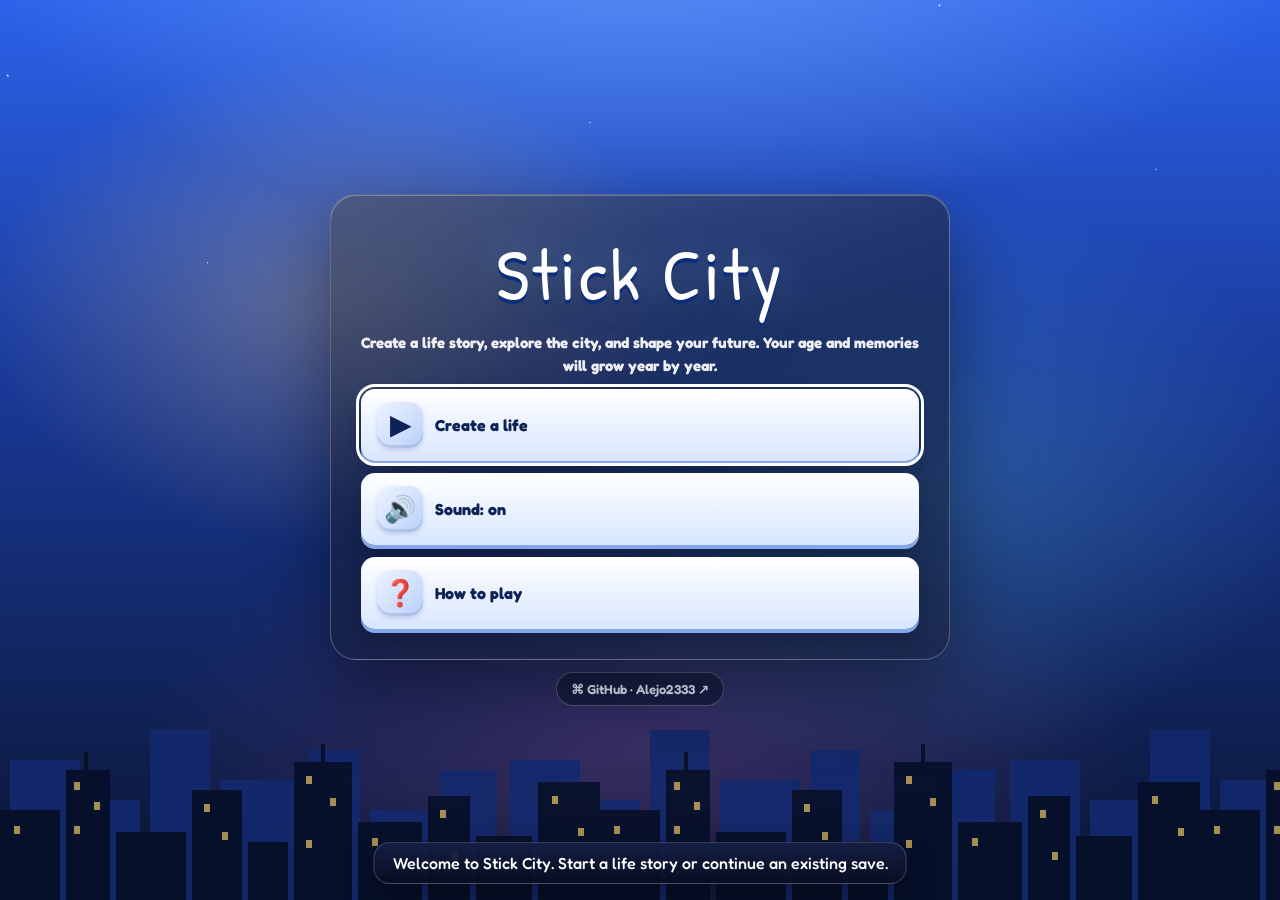
==== commit e869cc4c: "market spikes, improve ui for daily report" ====
--- a/index.html
+++ b/index.html
@@ -62,6 +62,7 @@
     <script src="js/core/effects.js"></script>
     <script src="js/ui/backpack.js"></script>
     <script src="js/systems/market.js"></script>
+    <script src="js/ui/report.js"></script>
     <script src="js/ui/phone.js"></script>
     <script src="js/ui/creator.js"></script>
     <script src="js/world/pickups.js"></script>
--- a/css/mobile.css
+++ b/css/mobile.css
@@ -146,9 +146,11 @@
 }
 .phc {
   flex: 1;
+  min-height: 0;
   overflow-y: auto;
   padding: 8px 12px;
   overscroll-behavior: contain;
+  -webkit-overflow-scrolling: touch;
 }
 .phh {
   height: 28px;
--- a/css/ui.css
+++ b/css/ui.css
@@ -16,6 +16,7 @@
 }
 .screen {
   isolation: isolate;
+  overflow: hidden;
   background:
     radial-gradient(
       1100px 560px at 50% -12%,
@@ -78,6 +79,19 @@
 }
 .screen-panel {
   position: relative;
+  flex: 0 1 auto;
+  min-height: 0;
+  max-height: calc(
+    100vh - 48px - env(safe-area-inset-top, 0px) -
+      env(safe-area-inset-bottom, 0px)
+  );
+  max-height: calc(
+    100dvh - 48px - env(safe-area-inset-top, 0px) -
+      env(safe-area-inset-bottom, 0px)
+  );
+  overflow-y: auto;
+  overscroll-behavior: contain;
+  -webkit-overflow-scrolling: touch;
   background:
     linear-gradient(
       160deg,
@@ -628,6 +642,414 @@
 .screen p.life-feed-entry {
   text-align: left;
 }
+/* Daily report */
+.screen-panel:has(.rp) {
+  width: min(760px, 100%);
+  padding-bottom: 0;
+  scrollbar-color: rgba(255, 255, 255, 0.35) transparent;
+  scrollbar-width: thin;
+}
+.screen-panel:has(.rp) h1 {
+  font-size: clamp(30px, 6vw, 46px);
+  margin-bottom: 6px;
+}
+.screen-panel:has(.rp) .menu {
+  position: sticky;
+  bottom: 0;
+  z-index: 3;
+  grid-template-columns: repeat(auto-fit, minmax(min(100%, 150px), 1fr));
+  gap: 8px;
+  width: auto;
+  margin: 0 calc(-1 * clamp(18px, 4vw, 30px));
+  padding: 10px clamp(18px, 4vw, 30px) 14px;
+  background: #0a1330;
+  border-top: 1px solid rgba(255, 255, 255, 0.16);
+}
+.screen-panel:has(.rp) .menu button {
+  padding: 6px 10px;
+  gap: 8px;
+  font-size: 14px;
+  animation: none;
+}
+.screen-panel:has(.rp) .menu .ico {
+  width: 32px;
+  height: 32px;
+  border-radius: 10px;
+  font-size: 18px;
+}
+@media (min-width: 560px) {
+  .screen-panel:has(.rp) .menu button {
+    grid-column: auto;
+  }
+}
+/* Short landscape phones can't spare the room for pinned buttons. */
+@media (max-height: 480px) {
+  .screen-panel:has(.rp) .menu {
+    position: static;
+  }
+}
+/* Keep toasts clear of the report's pinned buttons. */
+body:has(.screen:not([hidden]) .rp) #log {
+  top: calc(10px + env(safe-area-inset-top, 0px));
+  bottom: auto;
+}
+.rp {
+  --rp-up: #4ee0c0;
+  --rp-dn: #ff8f6b;
+  display: grid;
+  gap: 10px;
+  min-width: 0;
+  color: #fff;
+  text-align: left;
+  animation: sc-fade 0.4s ease both;
+}
+.rp .up {
+  color: var(--rp-up);
+}
+.rp .dn {
+  color: var(--rp-dn);
+}
+.rp-label {
+  color: rgba(255, 255, 255, 0.72);
+  font-size: 12px;
+  font-weight: 500;
+}
+.rp-delta {
+  font-weight: 600;
+  white-space: nowrap;
+}
+.rp-tags,
+.rp-chips {
+  display: flex;
+  flex-wrap: wrap;
+  gap: 6px;
+}
+.rp-tags {
+  justify-content: center;
+}
+.rp-chip {
+  padding: 3px 10px;
+  border-radius: 99px;
+  background: rgba(255, 255, 255, 0.12);
+  font-size: 12px;
+  font-weight: 500;
+}
+.rp-hero {
+  display: grid;
+  justify-items: center;
+  padding: 4px 0;
+}
+.rp-hero b {
+  font-size: clamp(36px, 8vw, 52px);
+  font-weight: 600;
+  line-height: 1.1;
+}
+.rp-hero .rp-delta {
+  font-size: 14px;
+}
+.rp-tiles {
+  display: grid;
+  grid-template-columns: repeat(3, minmax(0, 1fr));
+  gap: 8px;
+}
+.rp-tile,
+.rp-card {
+  min-width: 0;
+  padding: 10px 12px;
+  border: 1px solid rgba(255, 255, 255, 0.16);
+  border-radius: 14px;
+  background: rgba(5, 15, 42, 0.55);
+}
+.rp-tile {
+  display: grid;
+  gap: 1px;
+  align-content: start;
+}
+.rp-tile b {
+  font-size: clamp(16px, 4vw, 21px);
+  font-weight: 600;
+}
+.rp-tile .rp-delta {
+  font-size: 12px;
+}
+.rp-cols {
+  display: grid;
+  grid-template-columns: repeat(auto-fit, minmax(min(100%, 240px), 1fr));
+  gap: 10px;
+}
+.rp-card h2 {
+  margin: 0 0 8px;
+  font-size: 14px;
+  font-weight: 600;
+}
+.rp-card ul {
+  display: grid;
+  gap: 5px;
+  margin: 0;
+  padding: 0;
+  list-style: none;
+  font-size: 13px;
+  line-height: 1.35;
+  overflow-wrap: anywhere;
+}
+.rp-money li {
+  display: flex;
+  justify-content: space-between;
+  gap: 8px;
+}
+.rp-money .rp-delta {
+  font-variant-numeric: tabular-nums;
+}
+.rp-stat {
+  margin-bottom: 8px;
+}
+.rp-stat-head {
+  display: flex;
+  justify-content: space-between;
+  gap: 8px;
+  margin-bottom: 3px;
+  font-size: 13px;
+}
+.rp-stat-value {
+  display: flex;
+  gap: 6px;
+}
+.rp-stat-value b {
+  font-weight: 600;
+}
+.rp-meter {
+  height: 8px;
+  overflow: hidden;
+  border-radius: 99px;
+  background: rgba(255, 255, 255, 0.14);
+}
+.rp-meter i {
+  display: block;
+  height: 100%;
+  border-radius: inherit;
+  transform-origin: left;
+  animation: rp-grow 0.6s ease-out 0.1s both;
+}
+@keyframes rp-grow {
+  from {
+    transform: scaleX(0);
+  }
+}
+.rp-facts {
+  display: grid;
+  grid-template-columns: auto minmax(0, 1fr);
+  gap: 4px 12px;
+  margin: 0;
+  font-size: 13px;
+}
+.rp-facts dt {
+  color: rgba(255, 255, 255, 0.72);
+}
+.rp-facts dd {
+  margin: 0;
+  overflow-wrap: anywhere;
+}
+.rp-holdings {
+  display: grid;
+  grid-template-columns: repeat(auto-fit, minmax(min(100%, 270px), 1fr));
+  gap: 14px 18px;
+}
+.rp-holding {
+  display: grid;
+  gap: 2px;
+  min-width: 0;
+}
+.rp-holding-head,
+.rp-holding-sub {
+  display: flex;
+  justify-content: space-between;
+  gap: 8px;
+}
+.rp-holding-head {
+  font-size: 13px;
+}
+.rp-holding-head b {
+  font-weight: 600;
+}
+.rp-holding-sub {
+  color: rgba(255, 255, 255, 0.72);
+  font-size: 12px;
+}
+/* Price charts, in the report and on the phone */
+.pc {
+  --pc-up: #4ee0c0;
+  --pc-dn: #ff8f6b;
+  --pc-text: #fff;
+  --pc-muted: rgba(255, 255, 255, 0.72);
+  --pc-grid: rgba(255, 255, 255, 0.14);
+  --pc-surface: #0c1736;
+  --pc-h: 72px;
+  --pc-line: var(--pc-up);
+  margin-top: 6px;
+  font-size: 11px;
+}
+.pc.dn {
+  --pc-line: var(--pc-dn);
+}
+.card .pc {
+  --pc-up: #0d8f78;
+  --pc-dn: #d2502a;
+  --pc-text: #1b2430;
+  --pc-muted: #5f6b78;
+  --pc-grid: rgba(27, 36, 48, 0.14);
+  --pc-surface: #fff;
+  --pc-h: 56px;
+  margin-bottom: 4px;
+  font-size: 10px;
+}
+.pc-empty {
+  padding: 10px 0;
+  color: var(--pc-muted);
+}
+.pc-body {
+  display: grid;
+  grid-template-columns: minmax(0, 1fr) auto;
+  column-gap: 8px;
+}
+.pc-plot {
+  position: relative;
+  height: var(--pc-h);
+  border-radius: 4px;
+  cursor: crosshair;
+  touch-action: pan-y;
+}
+.pc-plot:focus {
+  outline: none;
+}
+.pc-plot:focus-visible {
+  outline: 2px solid var(--pc-text);
+  outline-offset: 3px;
+}
+.pc-plot svg {
+  position: absolute;
+  inset: 0;
+  display: block;
+  width: 100%;
+  height: 100%;
+  overflow: visible;
+  pointer-events: none;
+}
+.rp .pc-plot svg {
+  animation: pc-reveal 0.7s ease-out 0.15s both;
+}
+@keyframes pc-reveal {
+  from {
+    clip-path: inset(-10% 100% -10% 0);
+  }
+  to {
+    clip-path: inset(-10% -2% -10% 0);
+  }
+}
+.pc-plot polyline {
+  fill: none;
+  stroke: var(--pc-line);
+  stroke-width: 2px;
+  stroke-linecap: round;
+  stroke-linejoin: round;
+  vector-effect: non-scaling-stroke;
+}
+.pc-plot polygon {
+  fill: var(--pc-line);
+  opacity: 0.12;
+}
+.pc-grid {
+  position: absolute;
+  left: 0;
+  right: 0;
+  height: 1px;
+  background: var(--pc-grid);
+  pointer-events: none;
+}
+.pc-dot,
+.pc-mark {
+  position: absolute;
+  width: 8px;
+  height: 8px;
+  border-radius: 50%;
+  background: var(--pc-line);
+  box-shadow: 0 0 0 2px var(--pc-surface);
+  transform: translate(-50%, -50%);
+  pointer-events: none;
+}
+.pc-cross {
+  position: absolute;
+  top: 0;
+  bottom: 0;
+  width: 1px;
+  background: var(--pc-muted);
+  pointer-events: none;
+}
+.pc-mark,
+.pc-cross,
+.pc-tip {
+  display: none;
+}
+.pc-on .pc-mark,
+.pc-on .pc-cross,
+.pc-on .pc-tip {
+  display: block;
+}
+.pc-on .pc-dot {
+  opacity: 0.35;
+}
+.pc-tip {
+  position: absolute;
+  bottom: calc(100% + 4px);
+  z-index: 2;
+  padding: 3px 8px;
+  border-radius: 8px;
+  background: #fff;
+  box-shadow: 0 4px 12px rgba(0, 0, 0, 0.3);
+  color: #0d2257;
+  font-size: 11px;
+  line-height: 1.25;
+  text-align: center;
+  white-space: nowrap;
+  transform: translateX(-50%);
+  pointer-events: none;
+}
+.card .pc-tip {
+  background: #1b2430;
+  color: #fff;
+}
+.pc-tip b,
+.pc-tip span {
+  display: block;
+}
+.pc-tip b {
+  font-size: 13px;
+  font-weight: 700;
+}
+.pc-y {
+  position: relative;
+  min-width: 42px;
+  color: var(--pc-muted);
+  font-variant-numeric: tabular-nums;
+  text-align: right;
+}
+.pc-y-label {
+  display: block;
+  position: absolute;
+  right: 0;
+  transform: translateY(-50%);
+  white-space: nowrap;
+}
+.pc-x {
+  display: flex;
+  justify-content: space-between;
+  gap: 6px;
+  margin-top: 3px;
+  color: var(--pc-muted);
+}
+.pc-x b {
+  color: var(--pc-line);
+  font-weight: 600;
+}
 .creator-result {
   position: sticky;
   top: -8px;
--- a/css/motion.css
+++ b/css/motion.css
@@ -17,7 +17,10 @@
   .cz-stage *,
   .fab-bump,
   .ph-page,
-  .ph {
+  .ph,
+  .rp,
+  .rp-meter i,
+  .rp .pc-plot svg {
     animation: none;
   }
   .screen .menu button,
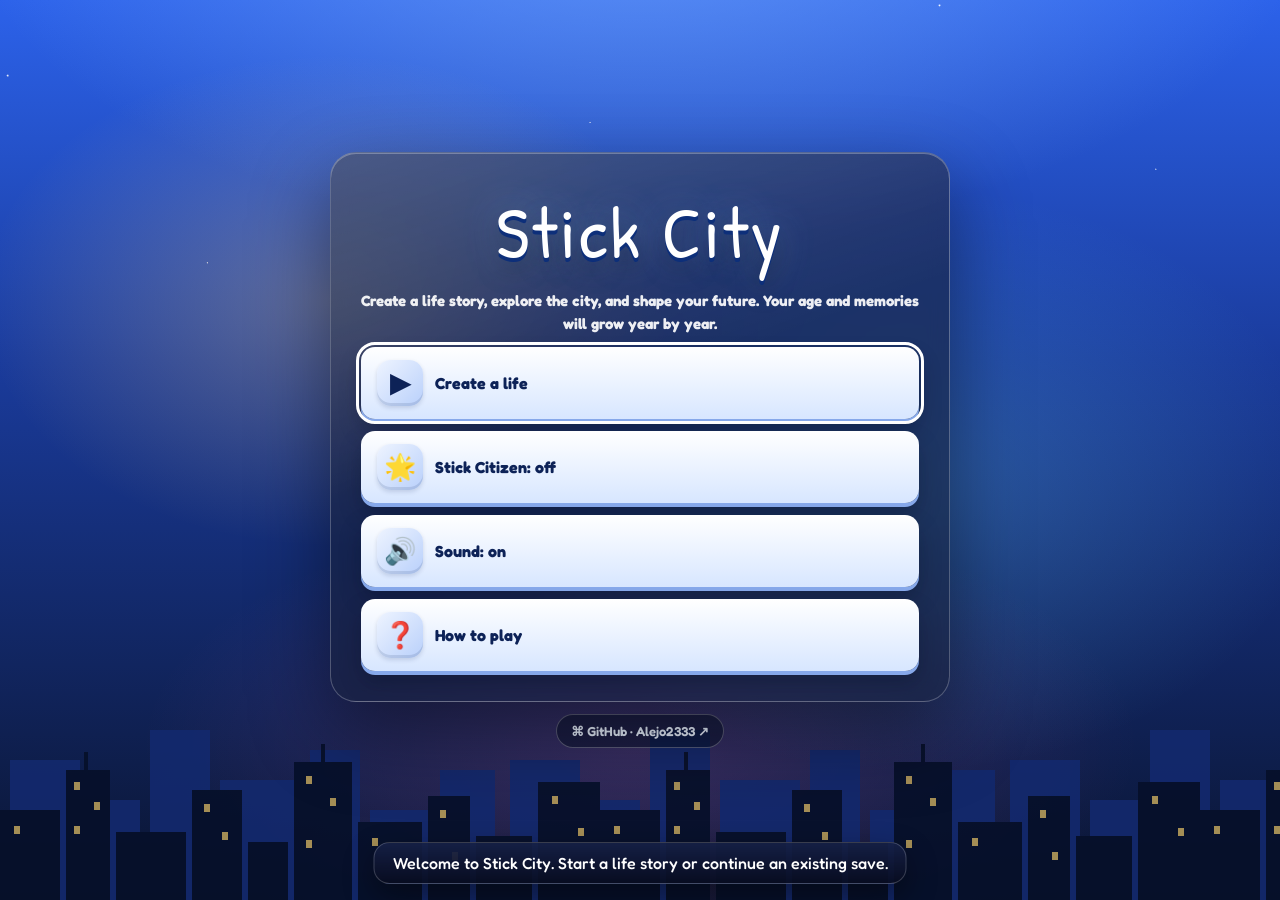
==== commit fcc8a184: "rewind button" ====
--- a/index.html
+++ b/index.html
@@ -41,6 +41,7 @@
         <button id="menub" aria-label="Menu">☰</button>
         <button id="bagb" aria-label="Backpack">🎒</button>
         <button id="phb" aria-label="Phone">📱</button>
+        <button id="rewb" aria-label="Rewind time" hidden>⏪</button>
         <button id="carb" aria-label="Park or drive your vehicle" hidden>
           🅿️
         </button>
@@ -61,6 +62,7 @@
     <script src="js/world/npcs.js"></script>
     <script src="js/core/effects.js"></script>
     <script src="js/ui/backpack.js"></script>
+    <script src="js/systems/citizen.js"></script>
     <script src="js/systems/market.js"></script>
     <script src="js/ui/report.js"></script>
     <script src="js/ui/phone.js"></script>
--- a/css/base.css
+++ b/css/base.css
@@ -316,6 +316,24 @@
 body.in .fab {
   display: none;
 }
+/* Sits apart from the stack, along the bottom edge and clear of the joystick. */
+.fab #rewb {
+  position: fixed;
+  left: calc(10px + env(safe-area-inset-left, 0px));
+  bottom: calc(10px + env(safe-area-inset-bottom, 0px));
+}
+@media (pointer: coarse) {
+  .fab #rewb {
+    left: calc(50% - 23px);
+    bottom: calc(16px + env(safe-area-inset-bottom, 0px));
+  }
+}
+@media (pointer: coarse) and (orientation: landscape) {
+  .fab #rewb {
+    left: calc(140px + env(safe-area-inset-left, 0px));
+    bottom: calc(12px + env(safe-area-inset-bottom, 0px));
+  }
+}
 #log {
   position: fixed;
   left: 50%;
